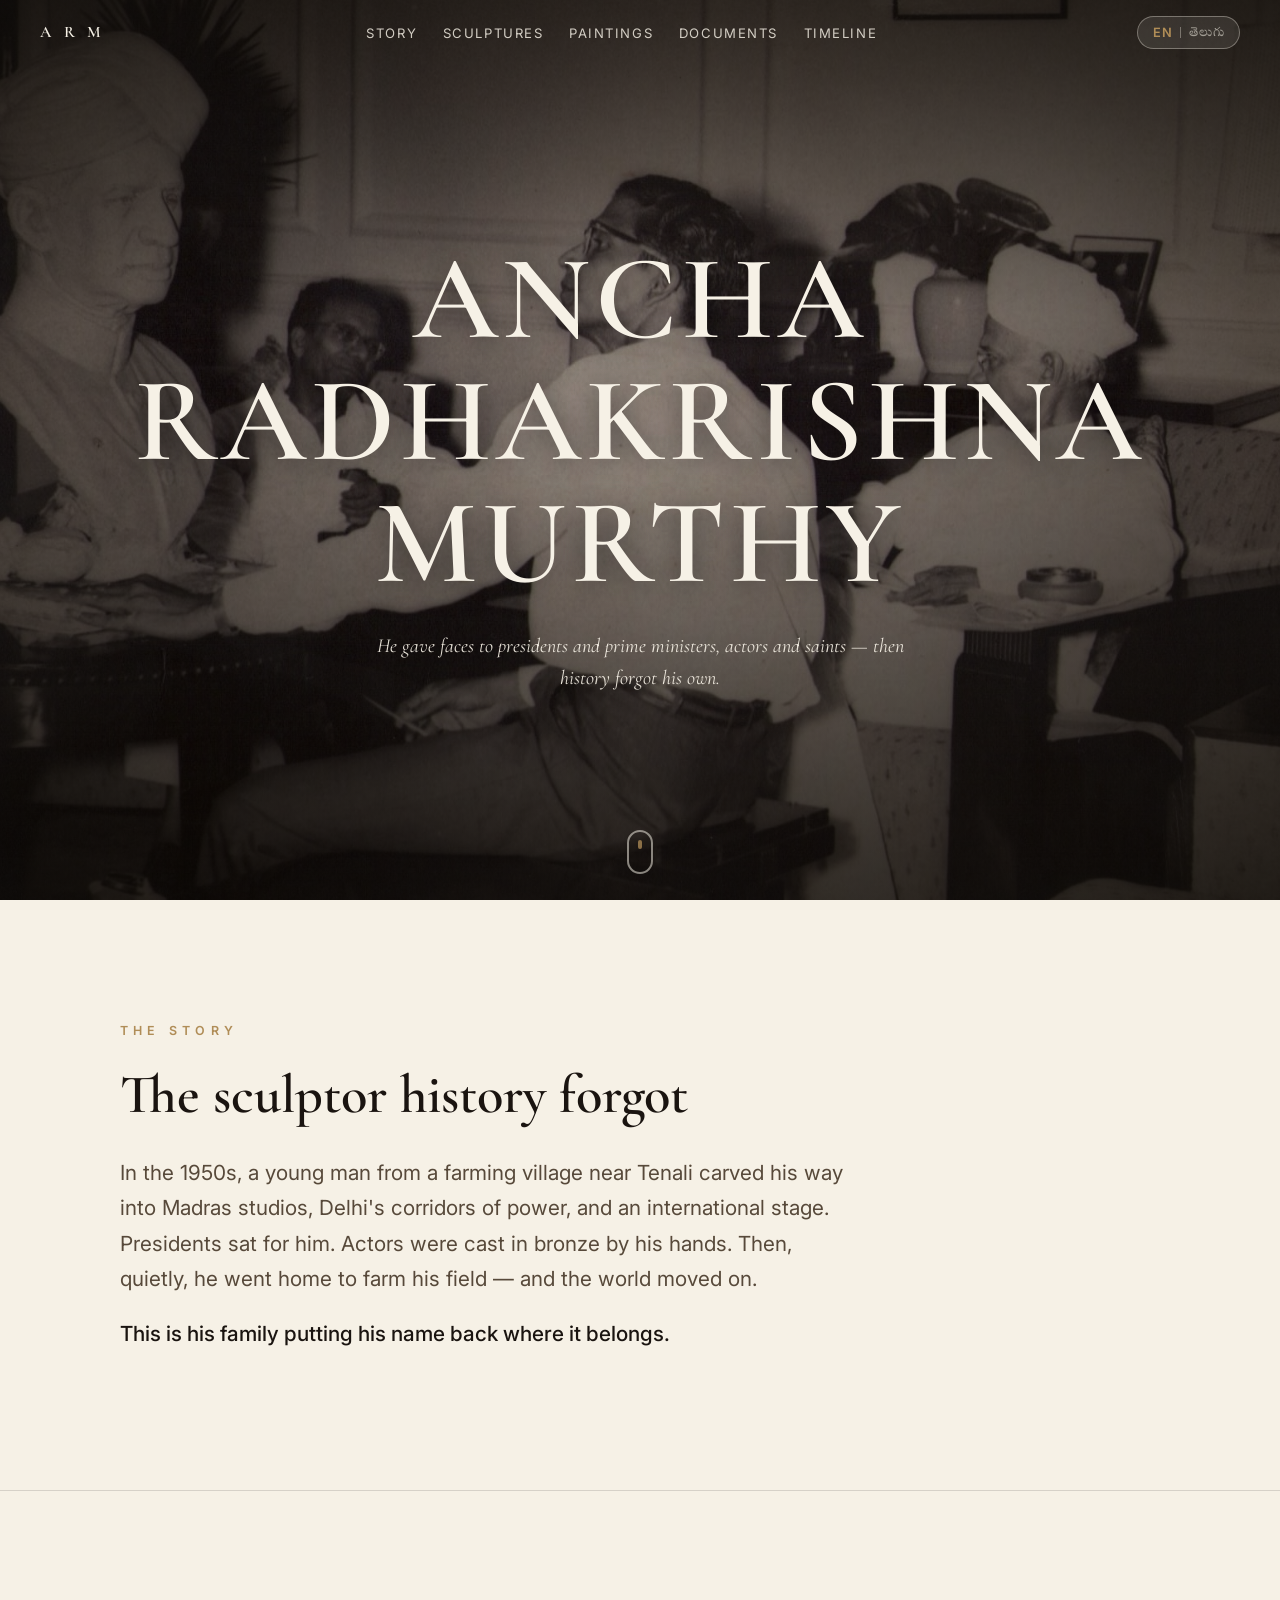
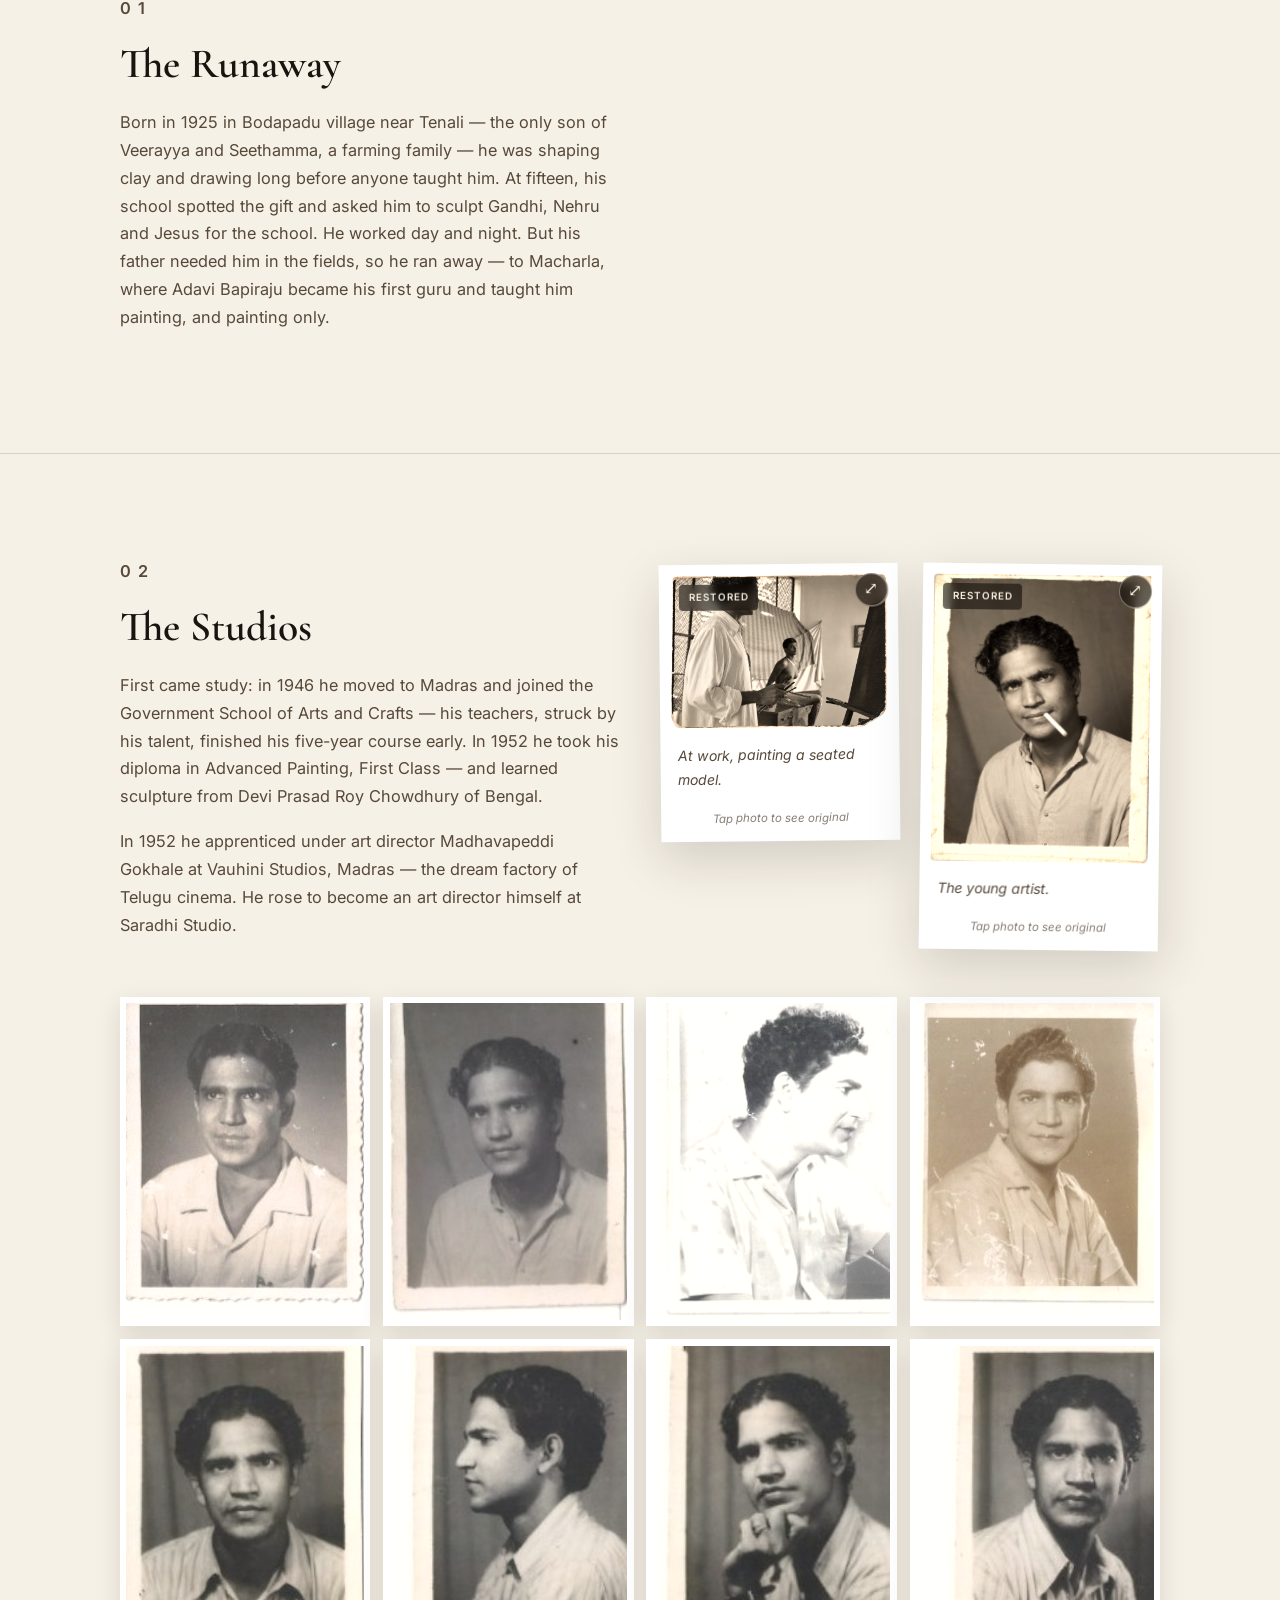
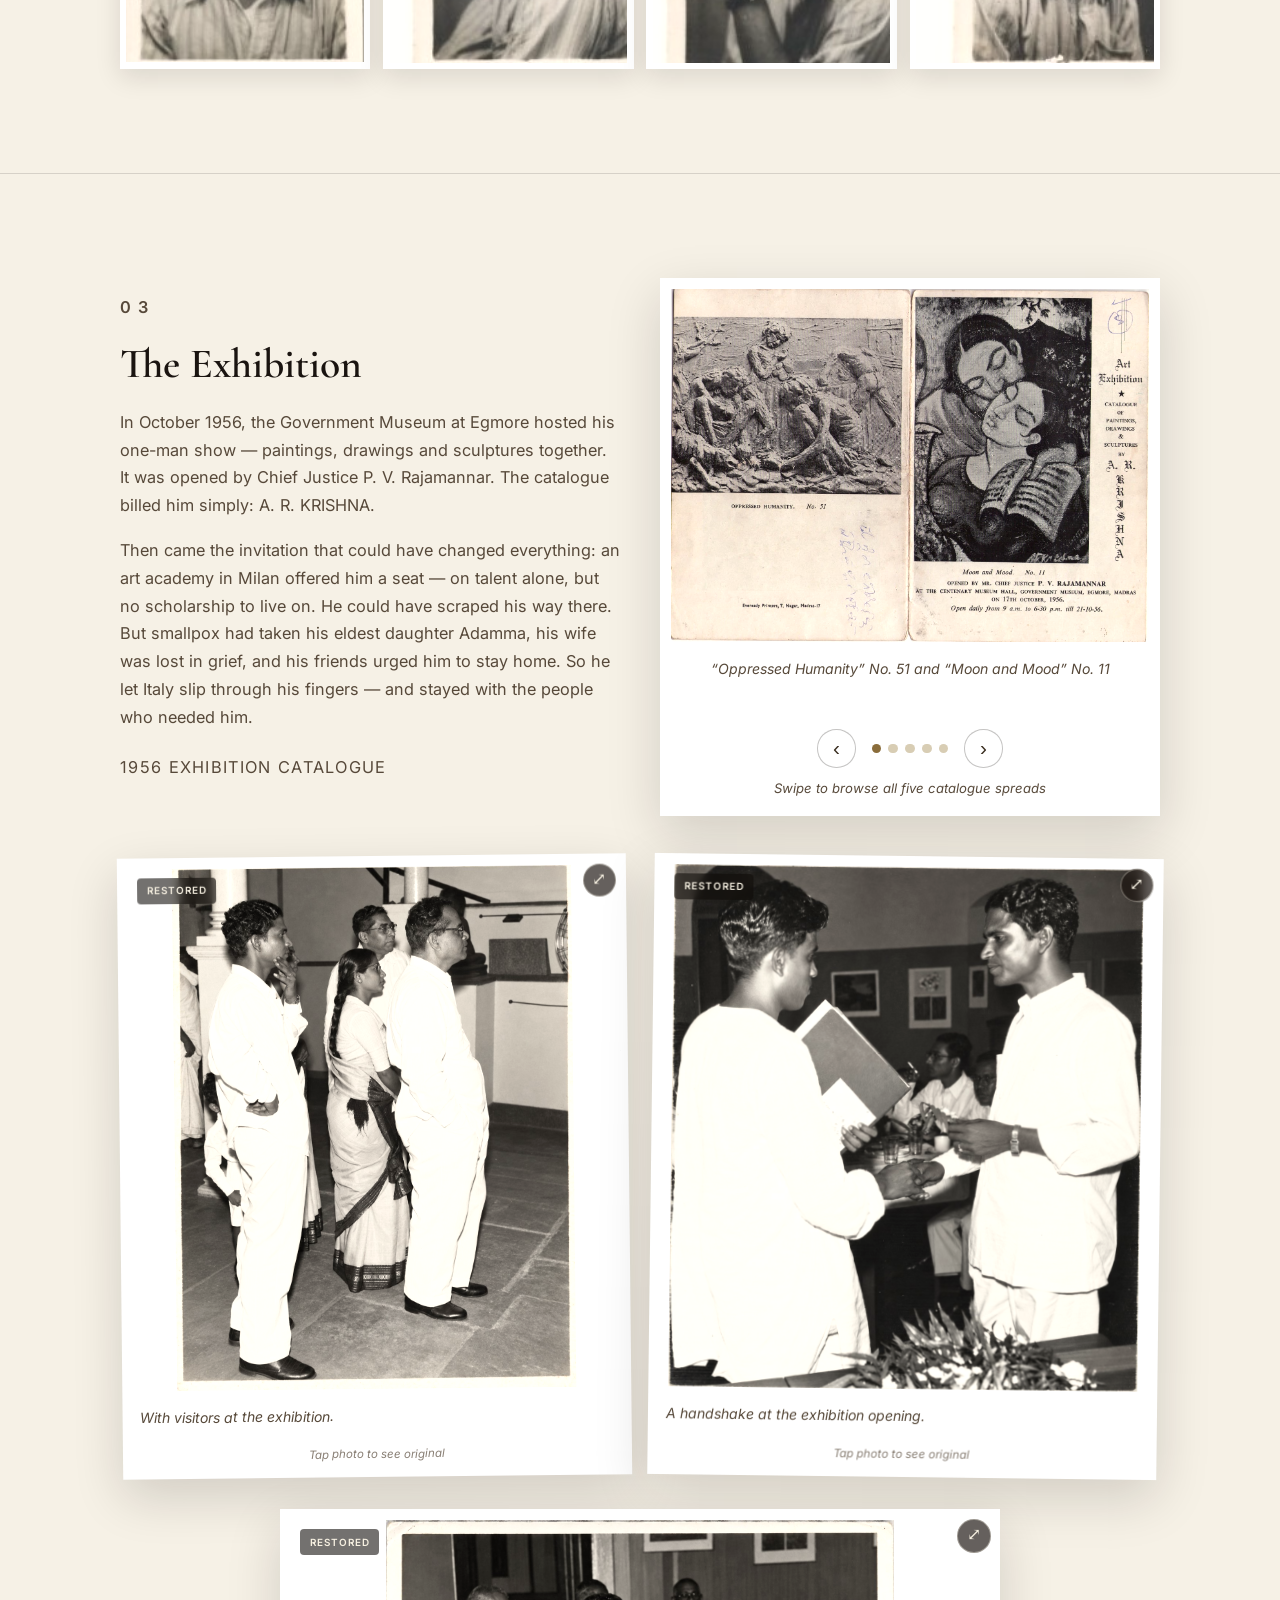
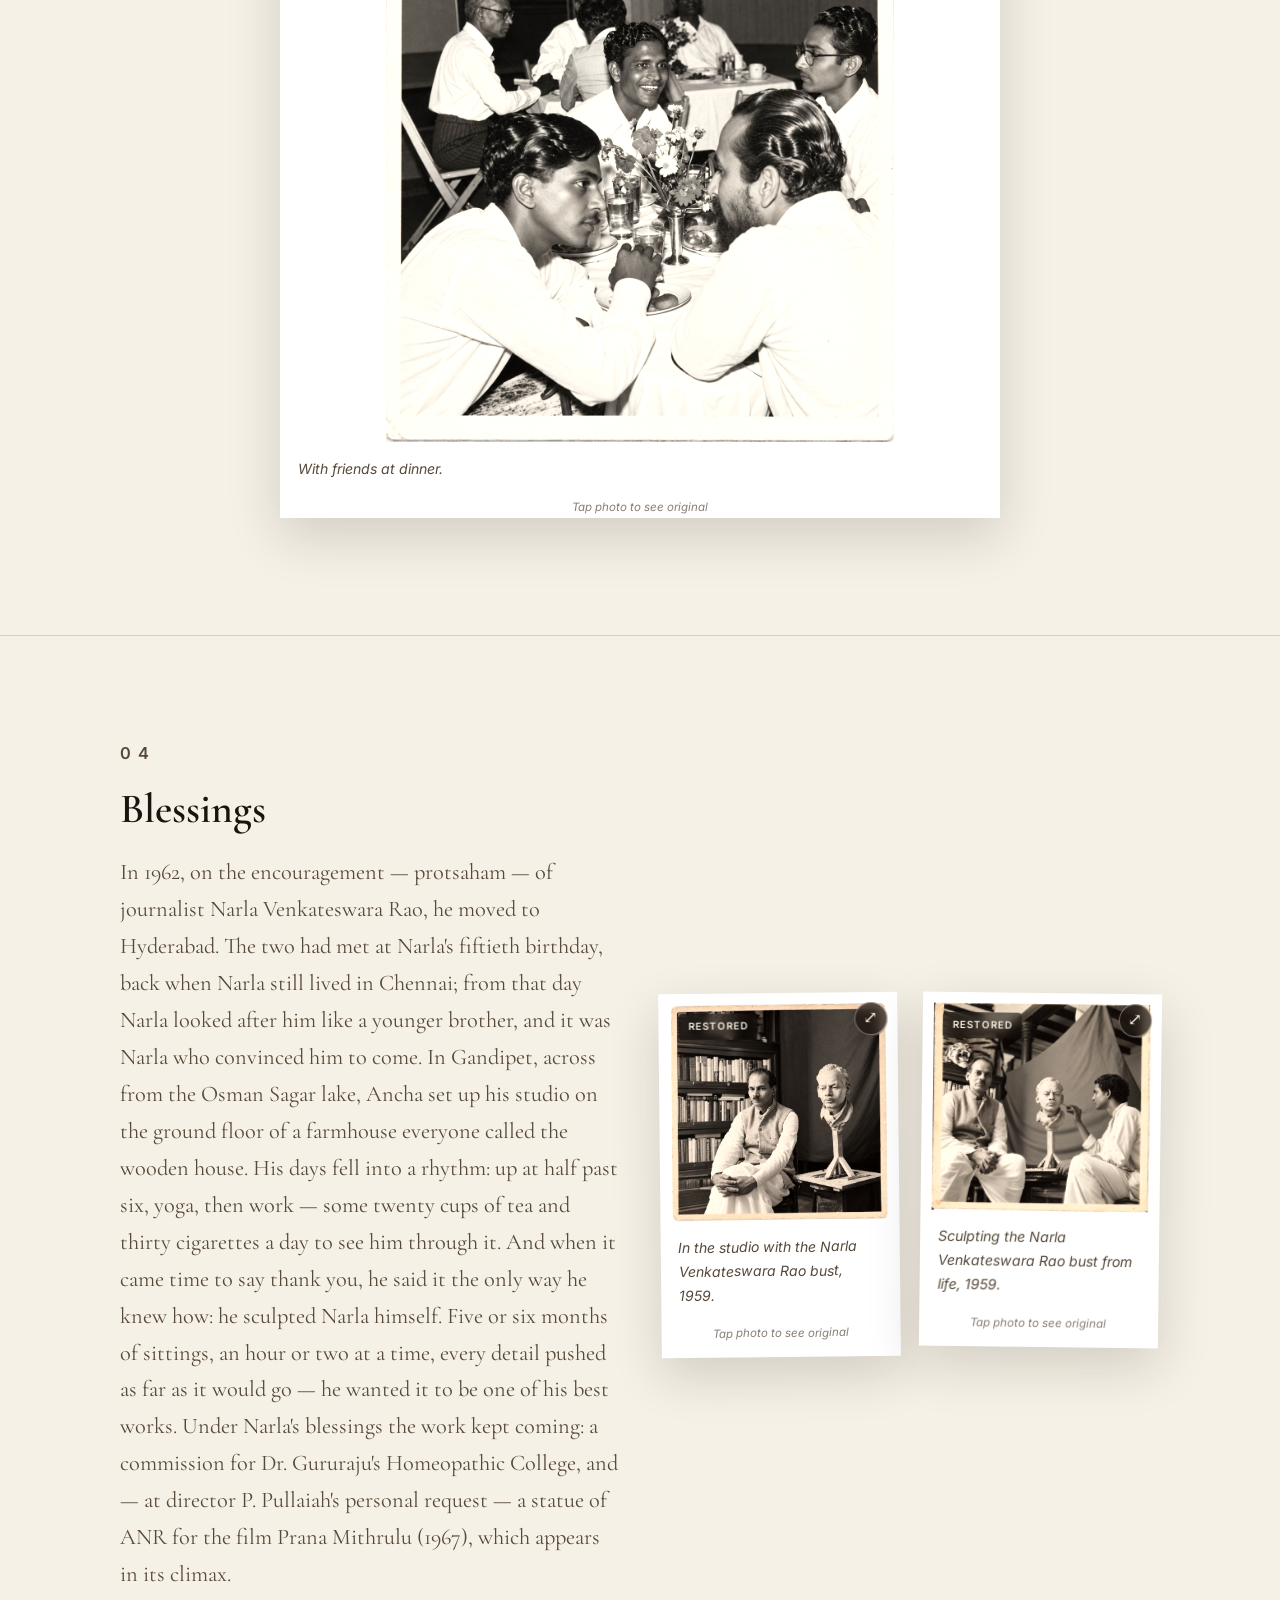
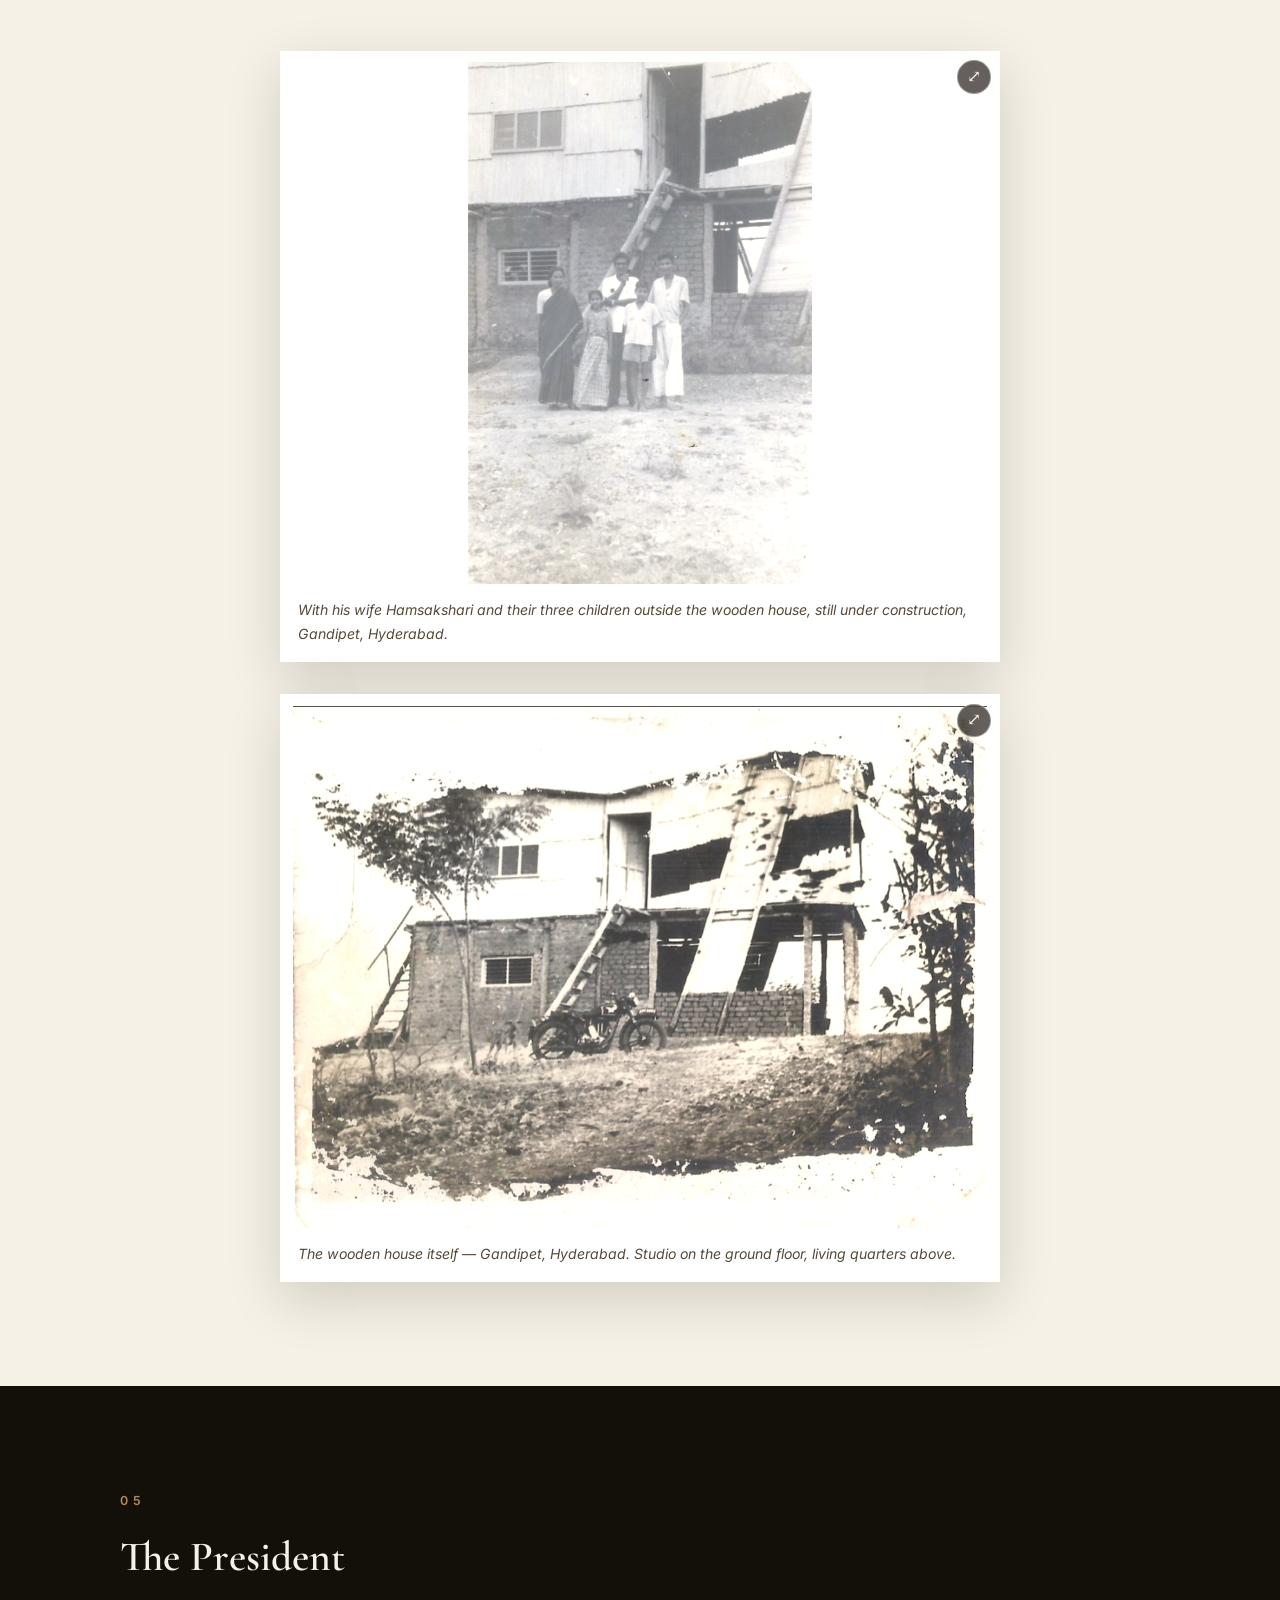
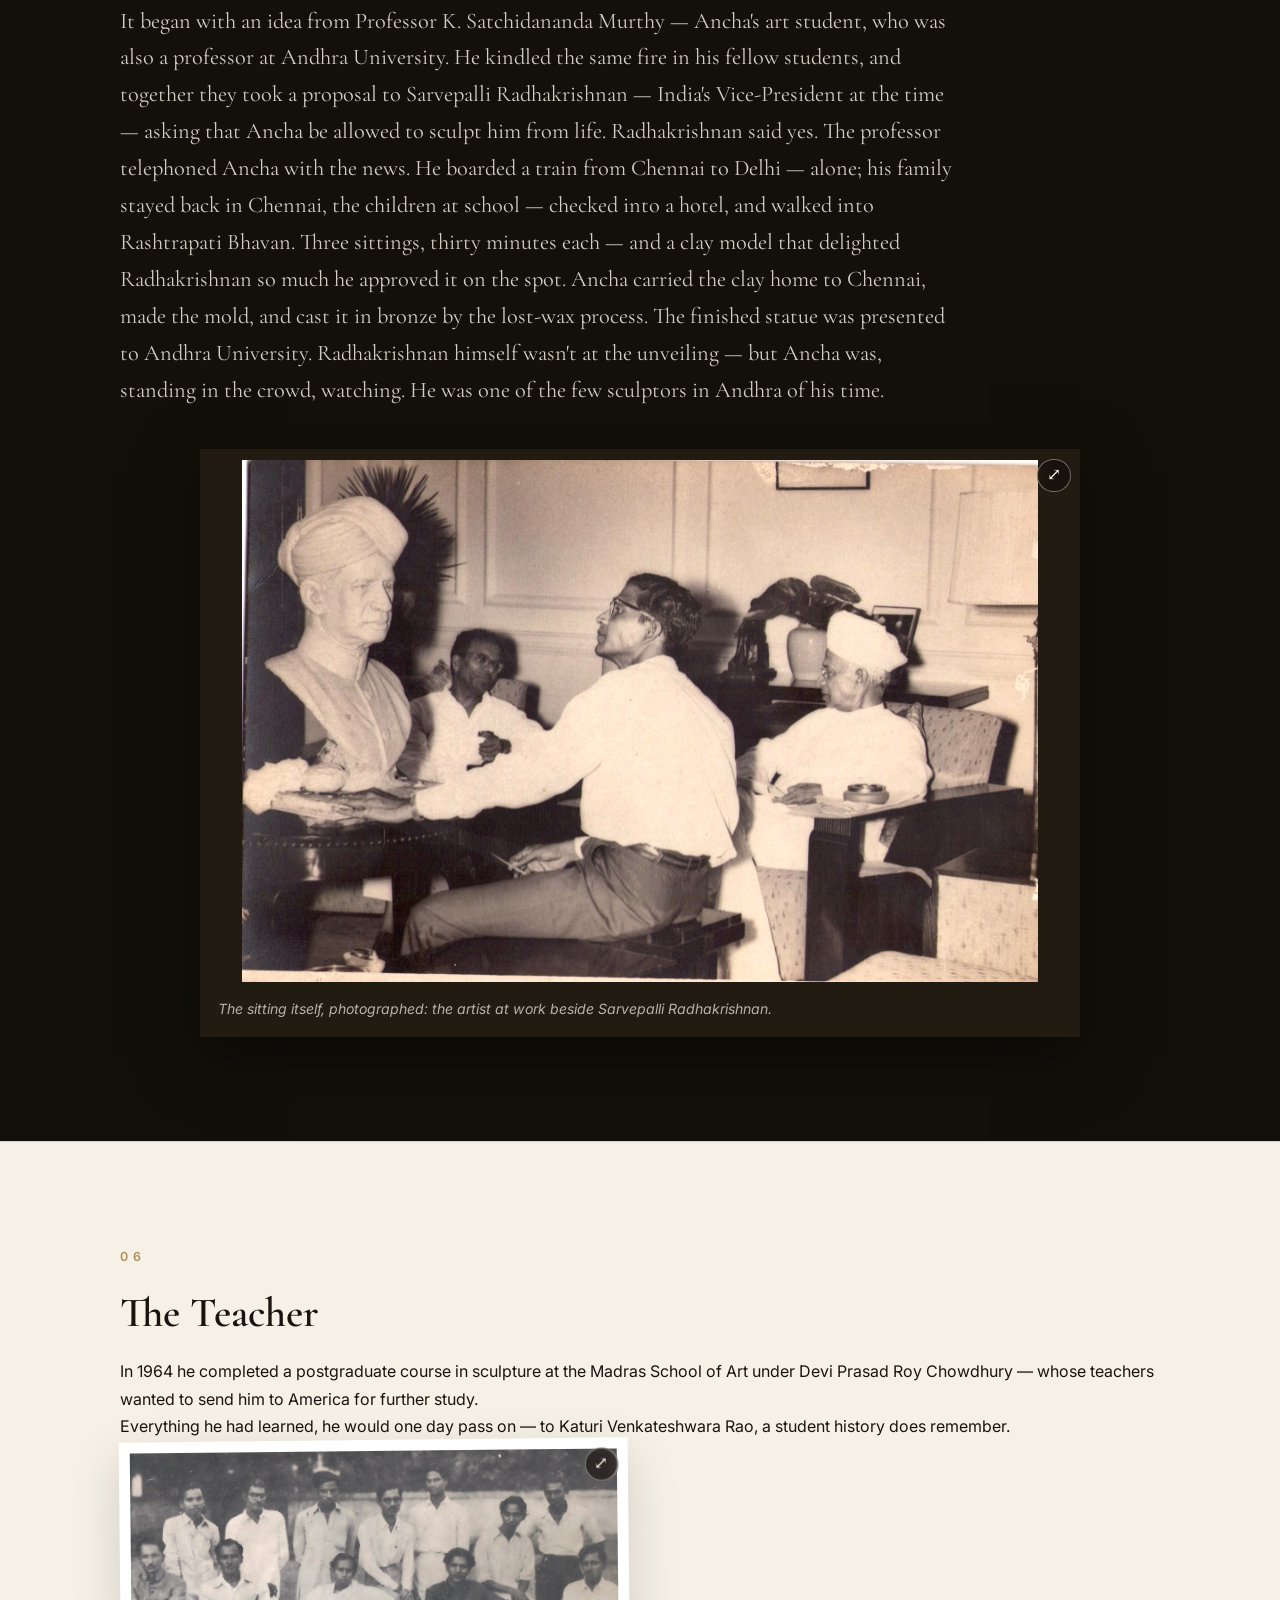
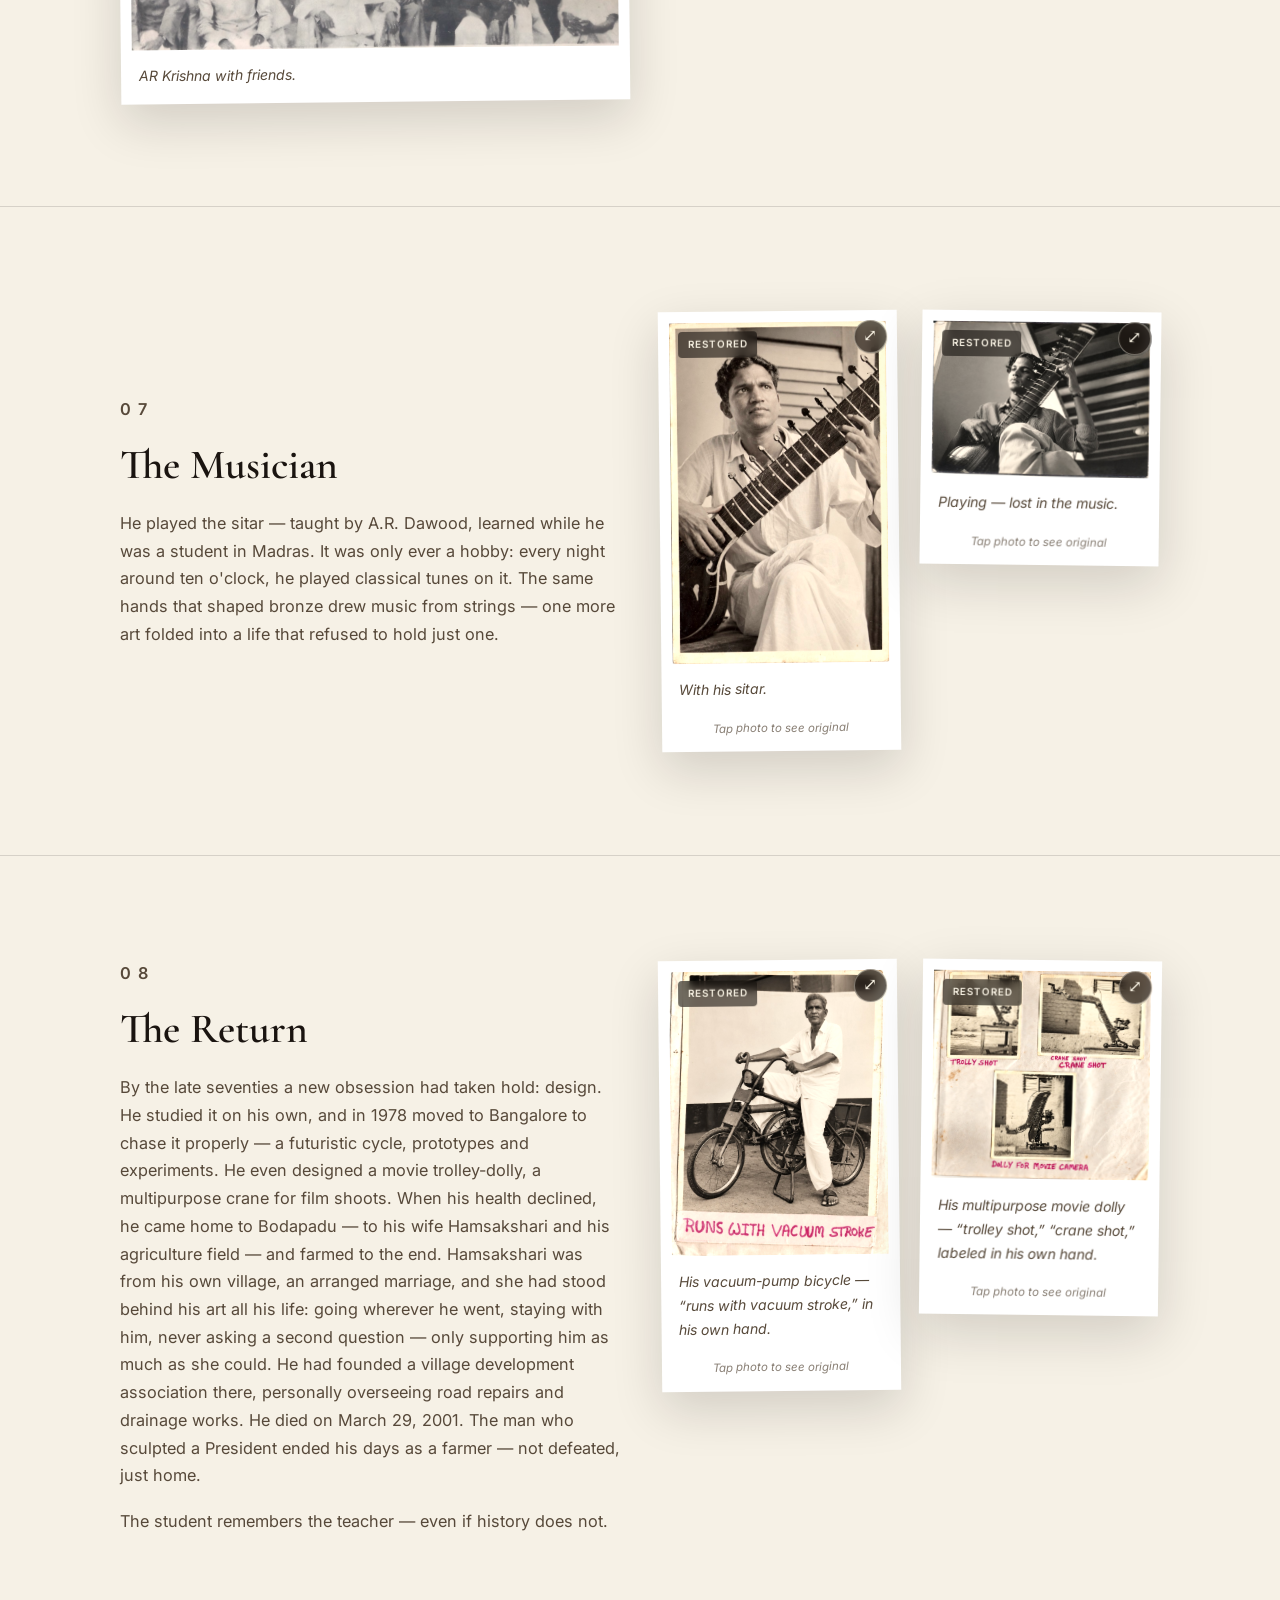
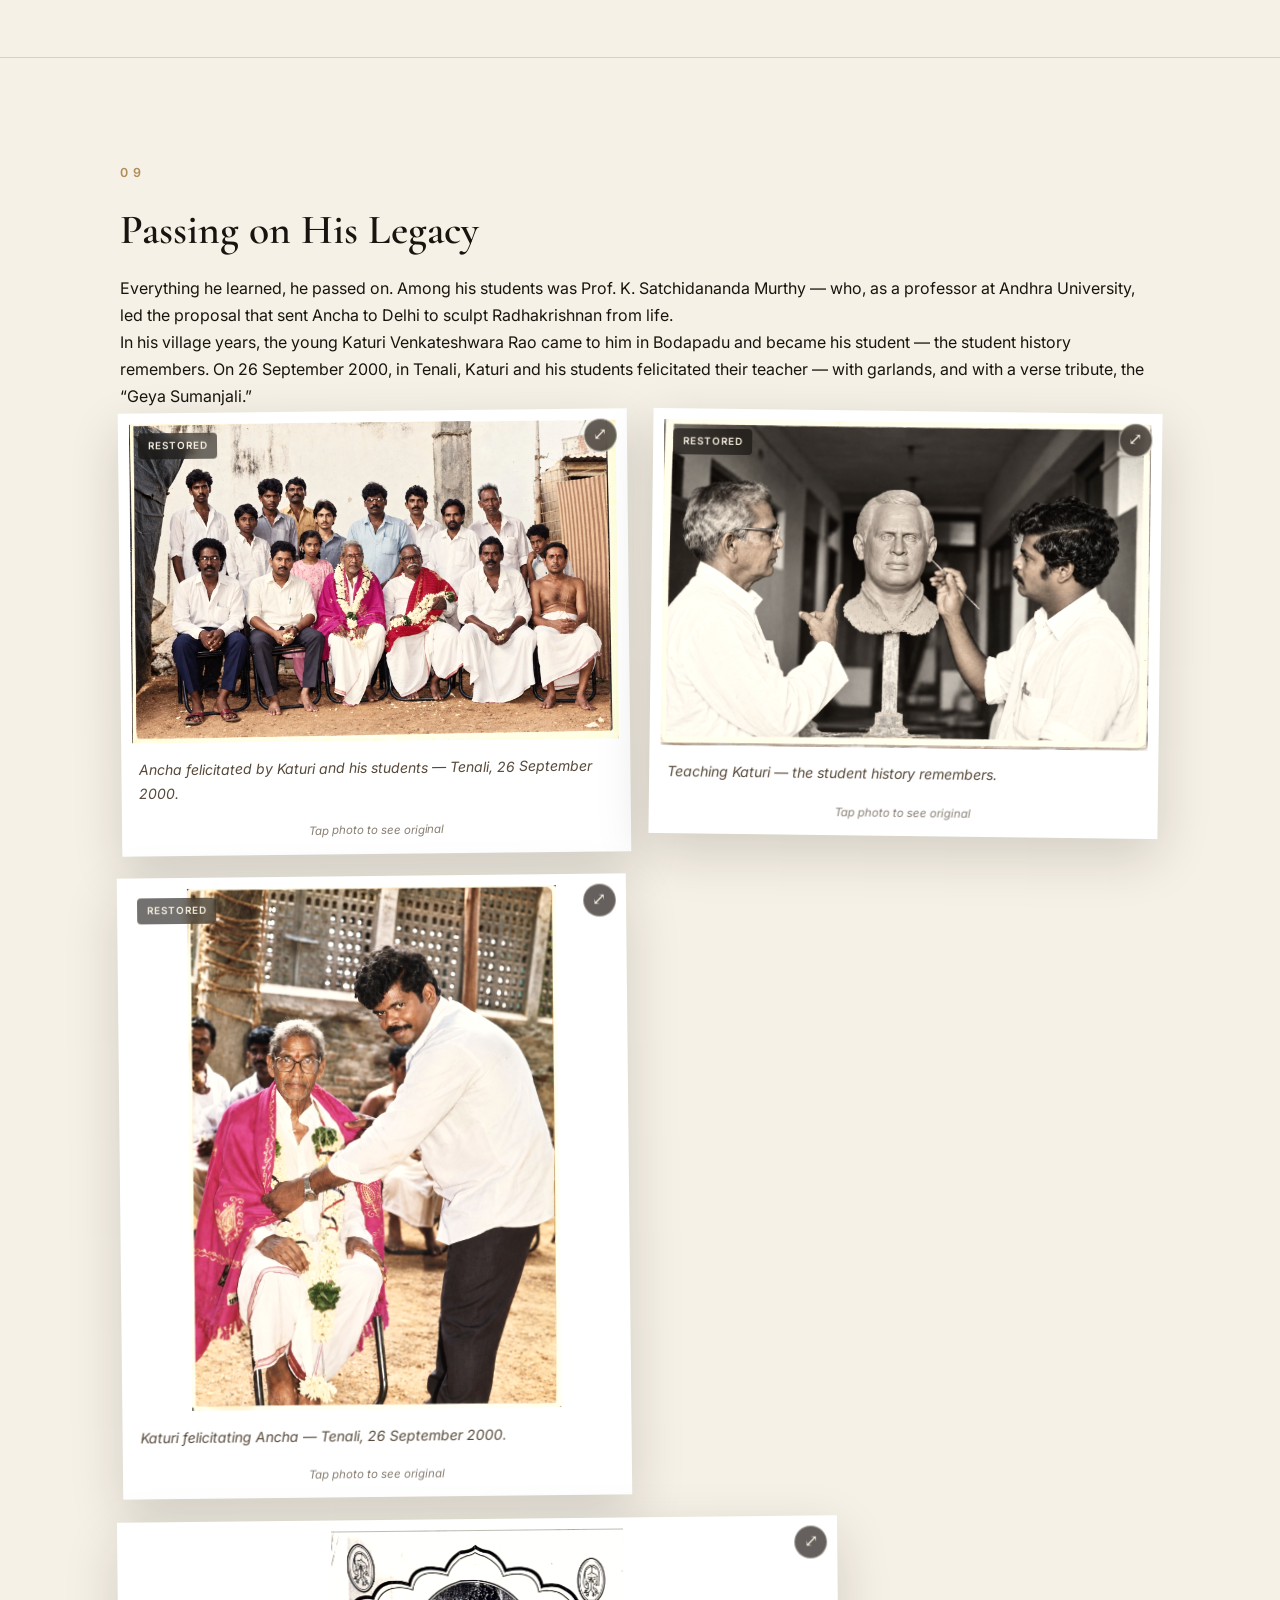
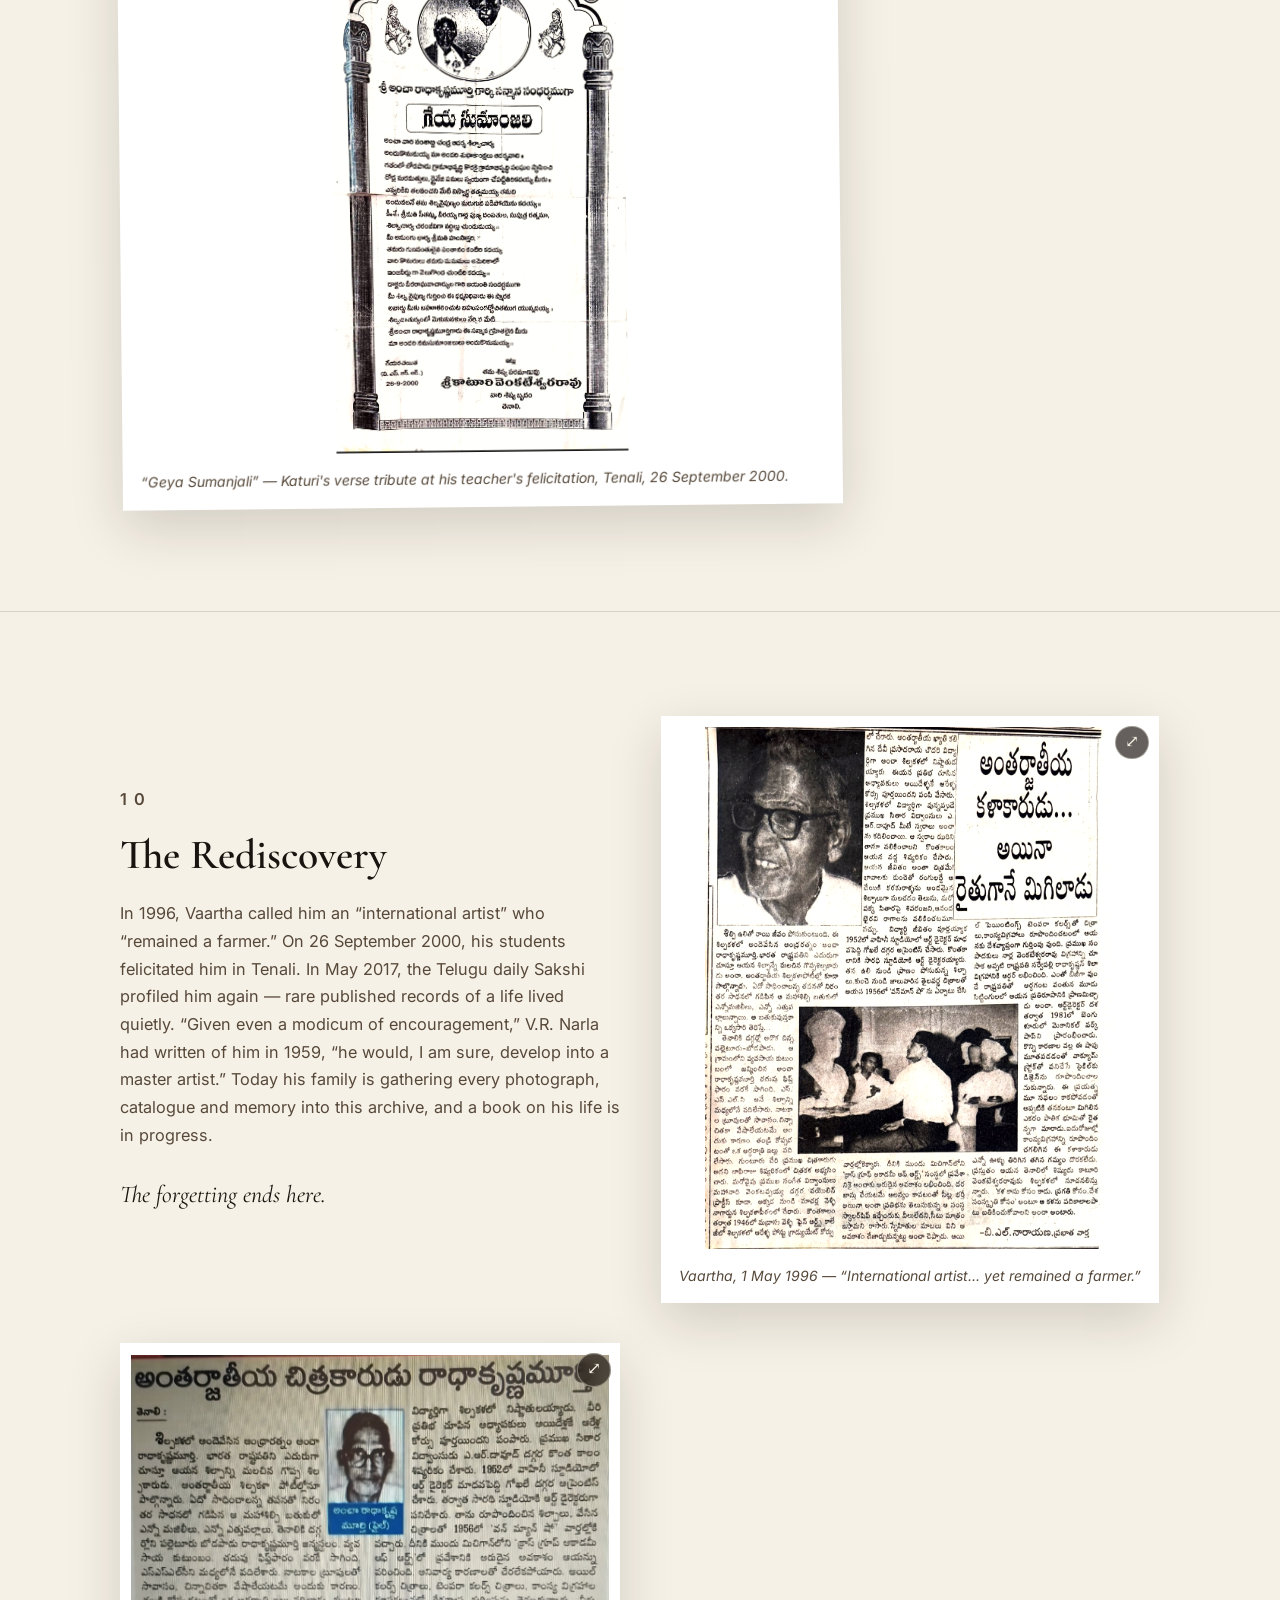
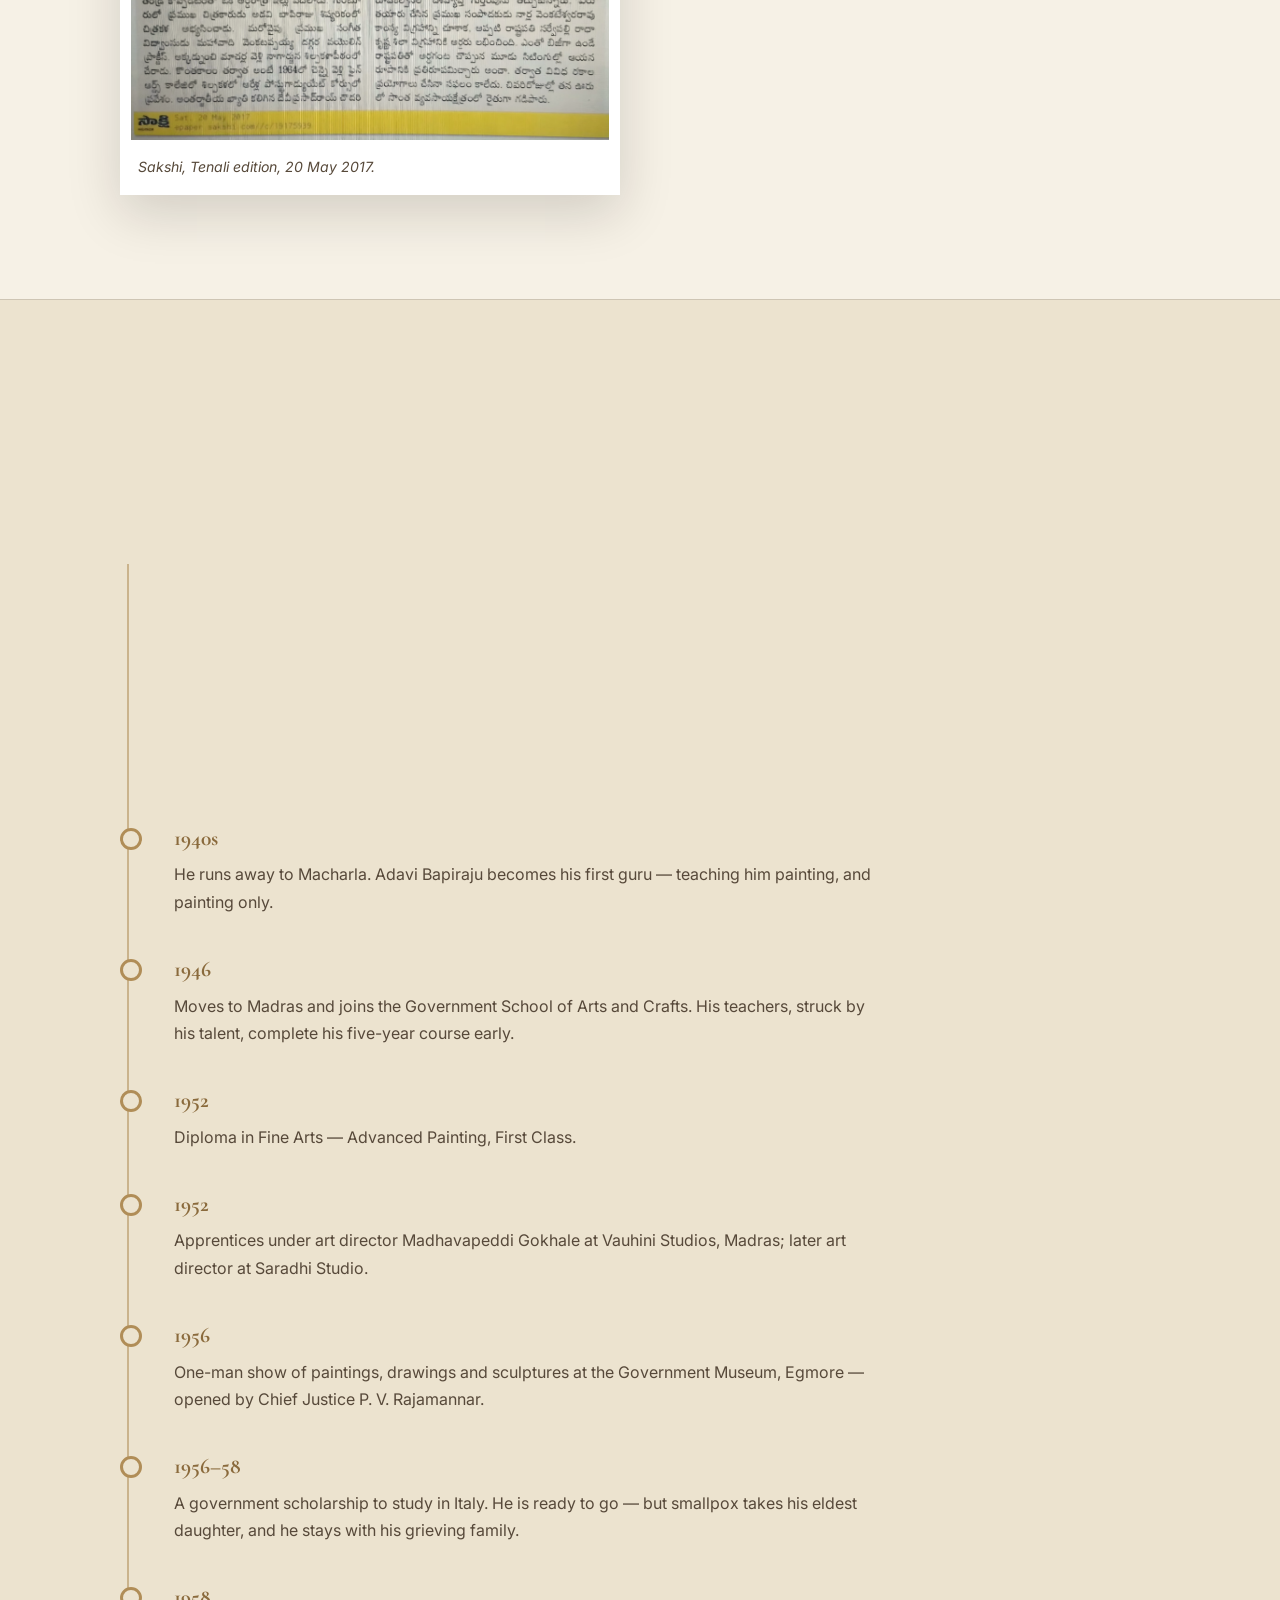
==== index.html @ 043caf04 "Update family photo caption" ====
<!DOCTYPE html>
<html lang="en">
<head>
<meta charset="UTF-8">
<meta name="viewport" content="width=device-width, initial-scale=1.0">
<title>Ancha Radhakrishna Murthy — Sculptor &amp; Painter</title>
<meta name="description" content="Ancha Radhakrishna Murthy, sculptor and painter from Tenali, Andhra Pradesh — the artist who sculpted President Sarvepalli Radhakrishnan from life, and whom history forgot.">
<meta property="og:title" content="Ancha Radhakrishna Murthy — Sculptor &amp; Painter">
<meta property="og:description" content="He gave faces to presidents and prime ministers, actors and saints — then history forgot his own.">
<meta property="og:type" content="website">
<meta property="og:image" content="https://rohit ancha.github.io/AR-Krishna-Murthy/assets/images/portraits/ancha-sculpting-radhakrishnan-1962.jpg">
<link rel="preconnect" href="https://fonts.googleapis.com">
<link rel="preconnect" href="https://fonts.gstatic.com" crossorigin>
<link href="https://fonts.googleapis.com/css2?family=Cormorant+Garamond:ital,wght@0,400;0,500;0,600;0,700;1,400;1,500&family=Inter:wght@400;500;600&family=Noto+Serif+Telugu:wght@400;500;600;700&display=swap" rel="stylesheet">
<link rel="stylesheet" href="css/style.css">
<!-- Google tag (gtag.js) -->
<script async src="https://www.googletagmanager.com/gtag/js?id=G-41CFYXM3RB"></script>
<script>
  window.dataLayer = window.dataLayer || [];
  function gtag(){dataLayer.push(arguments);}
  gtag('js', new Date());
  gtag('config', 'G-41CFYXM3RB');
</script>
</head>
<body>

<div class="preloader" id="preloader" aria-hidden="true">
  <div class="preloader-name">ANCHA RADHAKRISHNA MURTHY</div>
</div>

<header class="site-header" id="siteHeader">
  <a class="brand" href="#top">A&thinsp;R&thinsp;M</a>
  <button class="nav-toggle" aria-label="Menu" aria-expanded="false"><span></span><span></span><span></span></button>
  <nav class="site-nav" aria-label="Sections">
    <a href="#story" data-en="Story" data-te="కథ">Story</a>
    <a href="#sculptures" data-en="Sculptures" data-te="శిల్పాలు">Sculptures</a>
    <a href="#paintings" data-en="Paintings" data-te="చిత్రాలు">Paintings</a>
    <a href="#documents" data-en="Documents" data-te="పత్రాలు">Documents</a>
    <a href="#timeline" data-en="Timeline" data-te="కాలరేఖ">Timeline</a>
  </nav>
  <button class="lang-toggle" id="langToggle" aria-label="Switch language">
    <span class="lang-opt" data-lang="en">EN</span>
    <span class="lang-sep"></span>
    <span class="lang-opt" data-lang="te">తెలుగు</span>
  </button>
</header>

<main id="top">

  <!-- HERO -->
  <section class="hero">
    <div class="hero-bg" role="img" aria-label="Ancha Radhakrishna Murthy sculpting Sarvepalli Radhakrishnan from life"></div>
    <div class="hero-veil"></div>
    <div class="hero-inner">
      <h1 class="hero-name reveal">
        <span data-en="ANCHA" data-te="అంచా">ANCHA</span>
        <span data-en="RADHAKRISHNA MURTHY" data-te="రాధాకృష్ణమూర్తి">RADHAKRISHNA MURTHY</span>
      </h1>
      <p class="hero-tag reveal" data-en="He gave faces to presidents and prime ministers, actors and saints — then history forgot his own." data-te="రాష్ట్రపతులకు, ప్రధానమంత్రులకు, నటులకు, సాధువులకు రూపాలిచ్చాడు — కానీ చరిత్ర అతని పేరునే మర్చిపోయింది.">He gave faces to presidents and prime ministers, actors and saints — then history forgot his own.</p>
    </div>
    <a class="scroll-cue" href="#story" aria-label="Scroll to story"><span></span></a>
  </section>

  <!-- INTRO -->
  <section class="intro" id="story">
    <div class="wrap">
      <p class="kicker reveal" data-en="The story" data-te="కథ">The story</p>
      <h2 class="chapter-title reveal" data-en="The sculptor history forgot" data-te="చరిత్ర మర్చిపోయిన శిల్పి">The sculptor history forgot</h2>
      <div class="intro-body reveal">
        <p data-en="In the 1950s, a young man from a farming village near Tenali carved his way into Madras studios, Delhi's corridors of power, and an international stage. Presidents sat for him. Actors were cast in bronze by his hands. Then, quietly, he went home to farm his field — and the world moved on." data-te="1950లలో తెనాలి దగ్గరి ఒక పల్లెటూరి నుంచి వచ్చిన యువకుడు మద్రాసు స్టూడియోల్లో, ఢిల్లీ అధికార భవనాల్లో, అంతర్జాతీయ వేదికపై తనదైన ముద్ర వేశాడు. రాష్ట్రపతులు అతని ముందు కూర్చున్నారు. నటుల కాంస్య విగ్రహాలు అతని చేతుల్లో రూపుదిద్దుకున్నాయి. ఆ తర్వాత నిశ్శబ్దంగా ఇంటికి వెళ్లి తన పొలం సాగు చేశాడు — ప్రపంచం ముందుకు సాగిపోయింది.">In the 1950s, a young man from a farming village near Tenali carved his way into Madras studios, Delhi's corridors of power, and an international stage. Presidents sat for him. Actors were cast in bronze by his hands. Then, quietly, he went home to farm his field — and the world moved on.</p>
        <p data-en="This is his family putting his name back where it belongs." data-te="అతని పేరుకు తగిన స్థానాన్ని తిరిగి ఇచ్చే ప్రయత్నమే ఇది — అతని కుటుంబం చేస్తున్న ప్రయత్నం.">This is his family putting his name back where it belongs.</p>
      </div>
    </div>
  </section>

  <!-- CHAPTERS -->
  <div class="chapters">

    <section class="chapter">
      <div class="wrap chapter-grid">
        <div class="chapter-text">
          <p class="kicker reveal">01</p>
          <h3 class="reveal" data-en="The Runaway" data-te="పారిపోయిన కుర్రాడు">The Runaway</h3>
          <div class="reveal">
            <p data-en="Born in 1925 in Bodapadu village near Tenali — the only son of Veerayya and Seethamma, a farming family — he was shaping clay and drawing long before anyone taught him. At fifteen, his school spotted the gift and asked him to sculpt Gandhi, Nehru and Jesus for the school. He worked day and night. But his father needed him in the fields, so he ran away — to Macharla, where Adavi Bapiraju became his first guru and taught him painting, and painting only." data-te="1925లో తెనాలి దగ్గర బొడపాడులో పుట్టాడు — వీరయ్య, సీతమ్మల ఏకైక కొడుకు, రైతు కుటుంబం. ఎవరూ నేర్పకముందే మట్టి బొమ్మలు చేసేవాడు, బొమ్మలు గీసేవాడు. పదిహేనేళ్ల వయసులో స్కూలు వాళ్లు అతని ప్రతిభ చూసి గాంధీ, నెహ్రూ, జీసస్ విగ్రహాలు చేయమన్నారు. రేయింబవళ్లూ అదే పని. కానీ నాన్న పొలం పనికి రమ్మన్నాడు — దాంతో ఇల్లు విడిచి మాచర్ల వెళ్లిపోయాడు. అక్కడ అడవి బాపిరాజు మొదటి గురువయ్యాడు; ఆయన దగ్గర చిత్రలేఖనం మాత్రమే నేర్చుకున్నాడు.">Born in 1925 in Bodapadu village near Tenali — the only son of Veerayya and Seethamma, a farming family — he was shaping clay and drawing long before anyone taught him. At fifteen, his school spotted the gift and asked him to sculpt Gandhi, Nehru and Jesus for the school. He worked day and night. But his father needed him in the fields, so he ran away — to Macharla, where Adavi Bapiraju became his first guru and taught him painting, and painting only.</p>
          </div>
        </div>
      </div>
    </section>

    <section class="chapter chapter-media">
      <div class="wrap chapter-grid">
        <div class="chapter-text">
          <p class="kicker reveal">02</p>
          <h3 class="reveal" data-en="The Studios" data-te="స్టూడియో రోజులు">The Studios</h3>
          <div class="reveal">
            <p data-en="First came study: in 1946 he moved to Madras and joined the Government School of Arts and Crafts — his teachers, struck by his talent, finished his five-year course early. In 1952 he took his diploma in Advanced Painting, First Class — and learned sculpture from Devi Prasad Roy Chowdhury of Bengal." data-te="ముందు చదువు: 1946లో మద్రాసు వెళ్లి ప్రభుత్వ ఆర్ట్స్ కళాశాలలో చేరాడు — ప్రతిభ చూసి అధ్యాపకులు అయిదేళ్ల కోర్సును ముందే పూర్తి చేయించారు. 1952లో అడ్వాన్స్‌డ్ పెయింటింగ్‌లో ఫస్ట్ క్లాసుతో డిప్లొమా తీసుకున్నాడు; బెంగాల్‌కు చెందిన దేవీప్రసాద్ రాయ్ చౌదరి దగ్గర శిల్పకళ నేర్చుకున్నాడు.">First came study: in 1946 he moved to Madras and joined the Government School of Arts and Crafts — his teachers, struck by his talent, finished his five-year course early. In 1952 he took his diploma in Advanced Painting, First Class — and learned sculpture from Devi Prasad Roy Chowdhury of Bengal.</p>
            <p data-en="In 1952 he apprenticed under art director Madhavapeddi Gokhale at Vauhini Studios, Madras — the dream factory of Telugu cinema. He rose to become an art director himself at Saradhi Studio." data-te="1952లో మద్రాసు వౌహినీ స్టూడియోలో కళా దర్శకుడు మాధవపెద్ది గోఖలే వద్ద శిష్యుడిగా చేరాడు — తెలుగు సినిమా కలల కార్ఖానాలో. తర్వాత సారథి స్టూడియోలో కళా దర్శకుడిగా ఎదిగాడు.">In 1952 he apprenticed under art director Madhavapeddi Gokhale at Vauhini Studios, Madras — the dream factory of Telugu cinema. He rose to become an art director himself at Saradhi Studio.</p>
          </div>
        </div>
        <div class="figure-pair reveal">
          <figure class="chapter-figure photo-compare"><div class="compare-frame"><img class="compare-hd" src="assets/images/portraits/ancha-painting-a-model-hd.jpg" alt="The artist painting a seated model" loading="lazy"><img class="compare-orig" src="assets/images/portraits/ancha-painting-a-model-original.jpg" alt="" aria-hidden="true" loading="lazy"><span class="restore-tag">Restored</span></div><figcaption data-en="At work, painting a seated model." data-te="పనిలో, కూర్చున్న మోడల్‌ను చిత్రిస్తూ.">At work, painting a seated model.</figcaption><p class="tap-hint">Tap photo to see original</p></figure>
          <figure class="chapter-figure photo-compare"><div class="compare-frame"><img class="compare-hd" src="assets/images/portraits/ancha-young-portrait-hd.jpg" alt="Young portrait of Ancha Radhakrishna Murthy smoking a cigarette" loading="lazy"><img class="compare-orig" src="assets/images/portraits/ancha-young-portrait-original.jpg" alt="" aria-hidden="true" loading="lazy"><span class="restore-tag">Restored</span></div><figcaption data-en="The young artist." data-te="యువ కళాకారుడు.">The young artist.</figcaption><p class="tap-hint">Tap photo to see original</p></figure>
        </div>
      </div>
      <div class="wrap" style="margin-top:2.5rem">
        <div class="portrait-grid reveal">
          <figure class="portrait-cell"><img src="assets/images/portraits/ancha-passport-1.jpg" alt="Young Ancha, studio portrait 1" loading="lazy"></figure>
          <figure class="portrait-cell"><img src="assets/images/portraits/ancha-passport-2.jpg" alt="Young Ancha, studio portrait 2" loading="lazy"></figure>
          <figure class="portrait-cell"><img src="assets/images/portraits/ancha-passport-3.jpg" alt="Young Ancha, studio portrait 3" loading="lazy"></figure>
          <figure class="portrait-cell"><img src="assets/images/portraits/ancha-passport-4.jpg" alt="Young Ancha, studio portrait 4" loading="lazy"></figure>
          <figure class="portrait-cell"><img src="assets/images/portraits/ancha-passport-5.jpg" alt="Young Ancha, studio portrait 5" loading="lazy"></figure>
          <figure class="portrait-cell"><img src="assets/images/portraits/ancha-passport-6.jpg" alt="Young Ancha, studio portrait 6" loading="lazy"></figure>
          <figure class="portrait-cell"><img src="assets/images/portraits/ancha-passport-7.jpg" alt="Young Ancha, studio portrait 7" loading="lazy"></figure>
          <figure class="portrait-cell"><img src="assets/images/portraits/ancha-passport-8.jpg" alt="Young Ancha, studio portrait 8" loading="lazy"></figure>
        </div>
      </div>
    </section>

    <section class="chapter chapter-media">
      <div class="wrap chapter-grid">
        <div class="chapter-text">
          <p class="kicker reveal">03</p>
          <h3 class="reveal" data-en="The Exhibition" data-te="ప్రదర్శన">The Exhibition</h3>
          <div class="reveal">
            <p data-en="In October 1956, the Government Museum at Egmore hosted his one-man show — paintings, drawings and sculptures together. It was opened by Chief Justice P. V. Rajamannar. The catalogue billed him simply: A. R. KRISHNA." data-te="1956 అక్టోబరులో ఎగ్మూరు ప్రభుత్వ మ్యూజియంలో అతని వన్-మ్యాన్ షో జరిగింది — చిత్రాలు, డ్రాయింగులు, శిల్పాలు అన్నీ కలిపి. ప్రధాన న్యాయమూర్తి పి. వి. రాజమన్నారు ప్రారంభించారు. కేటలాగ్‌లో అతని పేరు సింపుల్‌గా ఉంది: ఎ. ఆర్. కృష్ణ.">In October 1956, the Government Museum at Egmore hosted his one-man show — paintings, drawings and sculptures together. It was opened by Chief Justice P. V. Rajamannar. The catalogue billed him simply: A. R. KRISHNA.</p>
            <p data-en="Then came the invitation that could have changed everything: an art academy in Milan offered him a seat — on talent alone, but no scholarship to live on. He could have scraped his way there. But smallpox had taken his eldest daughter Adamma, his wife was lost in grief, and his friends urged him to stay home. So he let Italy slip through his fingers — and stayed with the people who needed him." data-te="అప్పుడు జీవితాన్ని మార్చే ఆహ్వానం వచ్చింది: మిలాన్‌లోని ఒక కళా అకాడమీ అతనికి సీటు ఇచ్చింది — ప్రతిభ చూసి, కానీ జీవనానికి స్కాలర్‌షిప్ లేకుండా. ఎలాగోలా వెళ్లగలిగేవాడు. కానీ మశూచి అతని పెద్ద కూతురు అడమ్మను తీసుకెళ్లింది, భార్య దుఃఖంలో మునిగిపోయింది, స్నేహితులు ఇంట్లోనే ఉండమని చెప్పారు. అందుకే ఇటలీని చేజార్చుకున్నాడు — తనని అవసరమైన వాళ్లతోనే ఉండిపోయాడు.">Then came the invitation that could have changed everything: an art academy in Milan offered him a seat — on talent alone, but no scholarship to live on. He could have scraped his way there. But smallpox had taken his eldest daughter Adamma, his wife was lost in grief, and his friends urged him to stay home. So he let Italy slip through his fingers — and stayed with the people who needed him.</p>
          </div>
          <p class="source reveal" data-en="1956 exhibition catalogue" data-te="1956 ప్రదర్శన కేటలాగ్">1956 exhibition catalogue</p>
        </div>
        <div class="catalogue-carousel reveal">
          <div class="carousel-track">
            <figure class="carousel-slide">
              <img src="assets/images/documents/exhibition-catalogue-1956-spread-1.jpg" alt="1956 catalogue pages" loading="lazy">
              <figcaption>“Oppressed Humanity” No. 51 and “Moon and Mood” No. 11</figcaption>
            </figure>
            <figure class="carousel-slide">
              <img src="assets/images/documents/exhibition-catalogue-1956-spread-2.jpg" alt="1956 catalogue pages" loading="lazy">
              <figcaption>“Soaring Rocks and Still Waters” No. 31 and “Gudipati Venkatachalam” No. 21</figcaption>
            </figure>
            <figure class="carousel-slide">
              <img src="assets/images/documents/exhibition-catalogue-1956-spread-3.jpg" alt="1956 catalogue pages" loading="lazy">
              <figcaption>“Self Portrait” No. 22 and “Man and Machine” No. 7</figcaption>
            </figure>
            <figure class="carousel-slide">
              <img src="assets/images/documents/exhibition-catalogue-1956-spread-4.jpg" alt="1956 catalogue pages" loading="lazy">
              <figcaption>“Sree V. R. Narla” sculpture No. 49 and About the Artist</figcaption>
            </figure>
            <figure class="carousel-slide">
              <img src="assets/images/documents/exhibition-catalogue-1956-spread-5.jpg" alt="1956 catalogue pages" loading="lazy">
              <figcaption>“Naked Truth” No. 70 and “Blooming Beauty” No. 52</figcaption>
            </figure>
          </div>
          <div class="carousel-nav">
            <button class="carousel-prev" aria-label="Previous spread">‹</button>
            <div class="carousel-dots"></div>
            <button class="carousel-next" aria-label="Next spread">›</button>
          </div>
          <p class="swipe-hint">Swipe to browse all five catalogue spreads</p>
        </div>
      </div>
      <div class="wrap" style="margin-top:2.5rem">
        <div class="figure-pair reveal">
          <figure class="chapter-figure photo-compare"><div class="compare-frame"><img class="compare-hd" src="assets/images/portraits/ancha-with-group-gallery-hd.jpg" alt="Ancha with visitors at the exhibition" loading="lazy"><img class="compare-orig" src="assets/images/portraits/ancha-with-group-gallery-original.jpg" alt="" aria-hidden="true" loading="lazy"><span class="restore-tag">Restored</span></div><figcaption data-en="With visitors at the exhibition." data-te="ప్రదర్శనలో సందర్శకులతో.">With visitors at the exhibition.</figcaption><p class="tap-hint">Tap photo to see original</p></figure>
          <figure class="chapter-figure photo-compare"><div class="compare-frame"><img class="compare-hd" src="assets/images/portraits/ancha-handshake-exhibition-hd.jpg" alt="Ancha shaking hands at the exhibition" loading="lazy"><img class="compare-orig" src="assets/images/portraits/ancha-handshake-exhibition-original.jpg" alt="" aria-hidden="true" loading="lazy"><span class="restore-tag">Restored</span></div><figcaption data-en="A handshake at the exhibition opening." data-te="ప్రదర్శన ప్రారంభంలో కరచాలనం.">A handshake at the exhibition opening.</figcaption><p class="tap-hint">Tap photo to see original</p></figure>
        </div>
        <figure class="chapter-figure reveal photo-compare" style="margin-top:2rem"><div class="compare-frame"><img class="compare-hd" src="assets/images/portraits/ancha-with-friends-dinner-hd.jpg" alt="Ancha with friends at dinner" loading="lazy"><img class="compare-orig" src="assets/images/portraits/ancha-with-friends-dinner-original.jpg" alt="" aria-hidden="true" loading="lazy"><span class="restore-tag">Restored</span></div><figcaption data-en="With friends at dinner." data-te="స్నేహితులతో విందులో.">With friends at dinner.</figcaption><p class="tap-hint">Tap photo to see original</p></figure>
      </div>
    </section>

    <section class="chapter chapter-media">
      <div class="wrap chapter-grid">
        <div class="chapter-text">
          <p class="kicker reveal">04</p>
          <h3 class="reveal" data-en="Blessings" data-te="ప్రోత్సాహం">Blessings</h3>
          <div class="reveal chapter-lede">
            <p data-en="In 1962, on the encouragement — protsaham — of journalist Narla Venkateswara Rao, he moved to Hyderabad. The two had met at Narla's fiftieth birthday, back when Narla still lived in Chennai; from that day Narla looked after him like a younger brother, and it was Narla who convinced him to come. In Gandipet, across from the Osman Sagar lake, Ancha set up his studio on the ground floor of a farmhouse everyone called the wooden house. His days fell into a rhythm: up at half past six, yoga, then work — some twenty cups of tea and thirty cigarettes a day to see him through it. And when it came time to say thank you, he said it the only way he knew how: he sculpted Narla himself. Five or six months of sittings, an hour or two at a time, every detail pushed as far as it would go — he wanted it to be one of his best works. Under Narla's blessings the work kept coming: a commission for Dr. Gururaju's Homeopathic College, and — at director P. Pullaiah's personal request — a statue of ANR for the film Prana Mithrulu (1967), which appears in its climax." data-te="1962లో పాత్రికేయుడు నార్ల వెంకటేశ్వరరావు ప్రోత్సాహంతో హైదరాబాద్ వెళ్లాడు. నార్ల యాభైవ పుట్టినరోజున వారు కలిశారు — అప్పుడు నార్ల చెన్నైలో ఉండేవారు; ఆ రోజు నుంచి తమ్ముడిలా చూసుకున్నారు, హైదరాబాద్ రమ్మని ఒప్పించింది ఆయనే. గండిపేటలో ఉస్మాన్ సాగర్ ఎదురుగా అందరూ 'చెక్క ఇల్లు' అని పిలిచే ఫామ్‌హౌస్ కింది అంతస్తులో స్టూడియో పెట్టుకున్నాడు. రోజులు ఒక క్రమంలో సాగాయి: ఉదయం ఆరున్నరకు లేచి యోగా, తర్వాత పని — రోజుకు ఇరవై కప్పుల టీ, ముప్పై సిగరెట్లు. కృతజ్ఞత చెప్పాలనుకున్నప్పుడు తనకు తెలిసిన ఏకైక భాషలో చెప్పాడు — నార్ల విగ్రహమే చెక్కాడు. ఐదారు నెలలు, రోజుకు గంటా రెండు గంటల కూర్చోబెట్టింపులు, ప్రతి వివరాన్నీ శక్తిమేరకు — అది తన మేటి రచనల్లో ఒకటి కావాలనుకున్నాడు. నార్ల ఆశీస్సులతో పని వస్తూనే ఉంది: డా. గురురాజు హోమియో కళాశాల కోసం, దర్శకుడు పి. పుల్లయ్య కోరికపై ప్రాణమిత్రులు (1967) సినిమా కోసం ఎ.ఎన్.ఆర్ విగ్రహం — అది క్లైమాక్స్‌లో కనిపిస్తుంది.">In 1962, on the encouragement — protsaham — of journalist Narla Venkateswara Rao, he moved to Hyderabad. The two had met at Narla's fiftieth birthday, back when Narla still lived in Chennai; from that day Narla looked after him like a younger brother, and it was Narla who convinced him to come. In Gandipet, across from the Osman Sagar lake, Ancha set up his studio on the ground floor of a farmhouse everyone called the wooden house. His days fell into a rhythm: up at half past six, yoga, then work — some twenty cups of tea and thirty cigarettes a day to see him through it. And when it came time to say thank you, he said it the only way he knew how: he sculpted Narla himself. Five or six months of sittings, an hour or two at a time, every detail pushed as far as it would go — he wanted it to be one of his best works. Under Narla's blessings the work kept coming: a commission for Dr. Gururaju's Homeopathic College, and — at director P. Pullaiah's personal request — a statue of ANR for the film Prana Mithrulu (1967), which appears in its climax.</p>
          </div>
        </div>
        <div class="figure-pair reveal">
          <figure class="chapter-figure photo-compare"><div class="compare-frame"><img class="compare-hd" src="assets/images/portraits/ancha-with-narla-bust-in-studio-1959-hd.jpg" alt="The artist in his studio beside a clay bust" loading="lazy"><img class="compare-orig" src="assets/images/portraits/ancha-with-narla-bust-in-studio-1959-original.jpg" alt="" aria-hidden="true" loading="lazy"><span class="restore-tag">Restored</span></div><figcaption data-en="In the studio with the Narla Venkateswara Rao bust, 1959." data-te="1959లో నార్ల వెంకటేశ్వరరావు విగ్రహంతో స్టూడియోలో.">In the studio with the Narla Venkateswara Rao bust, 1959.</figcaption><p class="tap-hint">Tap photo to see original</p></figure>
          <figure class="chapter-figure photo-compare"><div class="compare-frame"><img class="compare-hd" src="assets/images/portraits/ancha-sculpting-narla-bust-1959-hd.jpg" alt="The artist sculpting the clay bust of Narla Venkateswara Rao from life" loading="lazy"><img class="compare-orig" src="assets/images/portraits/ancha-sculpting-narla-bust-1959-original.jpg" alt="" aria-hidden="true" loading="lazy"><span class="restore-tag">Restored</span></div><figcaption data-en="Sculpting the Narla Venkateswara Rao bust from life, 1959." data-te="నార్ల వెంకటేశ్వరరావు విగ్రహం మలుస్తూ, 1959.">Sculpting the Narla Venkateswara Rao bust from life, 1959.</figcaption><p class="tap-hint">Tap photo to see original</p></figure>
        </div>
      </div>
      <div class="wrap" style="margin-top:2.5rem">
        <figure class="chapter-figure reveal"><img src="assets/images/portraits/ancha-family-hyderabad-wooden-house.jpg" alt="Ancha with his wife Hamsakshari and their three children outside the wooden house, still under construction, Gandipet, Hyderabad" loading="lazy"><figcaption data-en="With his wife Hamsakshari and their three children outside the wooden house, still under construction, Gandipet, Hyderabad." data-te="భార్య హంసాక్షరి మరియు ముగ్గురు పిల్లలతో — గండిపేట చెక్క ఇంటి ముందు, హైదరాబాద్.">With his wife Hamsakshari and their three children outside the wooden house, still under construction, Gandipet, Hyderabad.</figcaption></figure>
        <figure class="chapter-figure reveal" style="margin-top:2rem"><img src="assets/images/portraits/wooden-house-gandipet-hyderabad.jpg" alt="The wooden house at Gandipet, Hyderabad — brick ground floor with studio, wooden upper floor" loading="lazy"><figcaption data-en="The wooden house itself — Gandipet, Hyderabad. Studio on the ground floor, living quarters above." data-te="చెక్క ఇల్లు — గండిపేట, హైదరాబాద్. కింది అంతస్తులో స్టూడియో, పైన నివాసం.">The wooden house itself — Gandipet, Hyderabad. Studio on the ground floor, living quarters above.</figcaption></figure>
      </div>
    </section>

    <section class="chapter chapter-dark">
      <div class="wrap">
        <p class="kicker reveal">05</p>
        <h3 class="reveal" data-en="The President" data-te="రాష్ట్రపతి">The President</h3>
        <div class="reveal chapter-lede">
          <p data-en="It began with an idea from Professor K. Satchidananda Murthy — Ancha's art student, who was also a professor at Andhra University. He kindled the same fire in his fellow students, and together they took a proposal to Sarvepalli Radhakrishnan — India's Vice-President at the time — asking that Ancha be allowed to sculpt him from life. Radhakrishnan said yes. The professor telephoned Ancha with the news. He boarded a train from Chennai to Delhi — alone; his family stayed back in Chennai, the children at school — checked into a hotel, and walked into Rashtrapati Bhavan. Three sittings, thirty minutes each — and a clay model that delighted Radhakrishnan so much he approved it on the spot. Ancha carried the clay home to Chennai, made the mold, and cast it in bronze by the lost-wax process. The finished statue was presented to Andhra University. Radhakrishnan himself wasn't at the unveiling — but Ancha was, standing in the crowd, watching. He was one of the few sculptors in Andhra of his time." data-te="ఆలోచన ప్రొఫెసర్ కె. సచ్చిదానంద మూర్తిది — ఒకప్పుడు అంచా దగ్గర కళ నేర్చుకున్న శిష్యుడు, అప్పటికి ఆంధ్ర యూనివర్సిటీలో ప్రొఫెసర్. తోటి శిష్యుల్లో అదే ఉత్సాహం రగిలించి అందరూ కలిసి అప్పటి ఉపరాష్ట్రపతి సర్వేపల్లి రాధాకృష్ణన్‌కు ప్రతిపాదన తీసుకెళ్లారు: అంచా ఆయన్ను ప్రత్యక్షంగా చూసి శిల్పం చెక్కనివ్వండి. రాధాకృష్ణన్ సరేనన్నారు. ప్రొఫెసర్ ఫోన్ చేసి అంచాకు శుభవార్త చెప్పారు. చెన్నై నుంచి రైలెక్కి ఢిల్లీ వెళ్లాడు — ఒంటరిగా; కుటుంబం చెన్నైలోనే ఉండిపోయింది, పిల్లలు బడిలో — హోటల్‌లో దిగి, రాష్ట్రపతి భవన్‌లో అడుగుపెట్టాడు. మూడు సిట్టింగులు, ఒక్కోటి ముప్పై నిమిషాలు — మట్టి నమూనా చూసి రాధాకృష్ణన్ ఎంతగానో మెచ్చి వెంటనే ఆమోదించారు. మట్టి నమూనాను చెన్నైకి తెచ్చి అచ్చు తయారుచేసి లాస్ట్-వాక్స్ పద్ధతిలో కాంస్య విగ్రహంగా మలిచాడు. పూర్తైన విగ్రహాన్ని ఆంధ్ర యూనివర్సిటీకి అందజేశాడు. ఆవిష్కరణకు రాధాకృష్ణన్ రాలేదు — కానీ అంచా వచ్చాడు, జనంలో నిలబడి చూస్తూ. ఆ రోజుల్లో ఆంధ్రలో అతికొద్ది మంది శిల్పుల్లో అతనొకడు.">It began with an idea from Professor K. Satchidananda Murthy — Ancha's art student, who was also a professor at Andhra University. He kindled the same fire in his fellow students, and together they took a proposal to Sarvepalli Radhakrishnan — India's Vice-President at the time — asking that Ancha be allowed to sculpt him from life. Radhakrishnan said yes. The professor telephoned Ancha with the news. He boarded a train from Chennai to Delhi — alone; his family stayed back in Chennai, the children at school — checked into a hotel, and walked into Rashtrapati Bhavan. Three sittings, thirty minutes each — and a clay model that delighted Radhakrishnan so much he approved it on the spot. Ancha carried the clay home to Chennai, made the mold, and cast it in bronze by the lost-wax process. The finished statue was presented to Andhra University. Radhakrishnan himself wasn't at the unveiling — but Ancha was, standing in the crowd, watching. He was one of the few sculptors in Andhra of his time.</p>
        </div>
        <figure class="chapter-figure figure-wide reveal">
          <img src="assets/images/portraits/ancha-sculpting-radhakrishnan-1962.jpg" alt="Ancha Radhakrishna Murthy sculpting Sarvepalli Radhakrishnan from life" loading="lazy">
          <figcaption data-en="The sitting itself, photographed: the artist at work beside Sarvepalli Radhakrishnan." data-te="సిట్టింగ్ ఫోటో: రాధాకృష్ణన్ పక్కన పనిచేస్తున్న కళాకారుడు.">The sitting itself, photographed: the artist at work beside Sarvepalli Radhakrishnan.</figcaption>
        </figure>
      </div>
    </section>

    <section class="chapter">
      <div class="wrap">
        <p class="kicker reveal">06</p>
        <h3 class="reveal" data-en="The Teacher" data-te="గురువు">The Teacher</h3>
        <div class="reveal">
          <p data-en="In 1964 he completed a postgraduate course in sculpture at the Madras School of Art under Devi Prasad Roy Chowdhury — whose teachers wanted to send him to America for further study." data-te="1964లో మద్రాసు స్కూల్ ఆఫ్ ఆర్ట్‌లో దేవీప్రసాద్ రాయ్ చౌదరి వద్ద శిల్పకళలో పోస్ట్ గ్రాడ్యుయేషన్ పూర్తి చేశాడు — అతని గురువులు ఉన్నత విద్య కోసం అమెరికా పంపాలనుకున్నారు.">In 1964 he completed a postgraduate course in sculpture at the Madras School of Art under Devi Prasad Roy Chowdhury — whose teachers wanted to send him to America for further study.</p>
          <p data-en="Everything he had learned, he would one day pass on — to Katuri Venkateshwara Rao, a student history does remember." data-te="తాను నేర్చినదంతా ఒకనాడు అందించాడు — చరిత్ర గుర్తుంచుకునే శిష్యుడు కాటూరి వెంకటేశ్వరరావుకి.">Everything he had learned, he would one day pass on — to Katuri Venkateshwara Rao, a student history does remember.</p>
        </div>
        <div class="figure-pair reveal">
          <figure class="chapter-figure">
            <img src="assets/images/portraits/ancha-with-friends-group-photo.jpg" alt="AR Krishna with friends in a group photograph" loading="lazy">
            <figcaption data-en="AR Krishna with friends." data-te="స్నేహితులతో AR కృష్ణ.">AR Krishna with friends.</figcaption>
          </figure>
        </div>
      </div>
    </section>

    <section class="chapter chapter-media">
      <div class="wrap chapter-grid">
        <div class="chapter-text">
          <p class="kicker reveal">07</p>
          <h3 class="reveal" data-en="The Musician" data-te="సంగీతకారుడు">The Musician</h3>
          <div class="reveal">
            <p data-en="He played the sitar — taught by A.R. Dawood, learned while he was a student in Madras. It was only ever a hobby: every night around ten o'clock, he played classical tunes on it. The same hands that shaped bronze drew music from strings — one more art folded into a life that refused to hold just one." data-te="అతను సితార్ వాయించేవాడు — మద్రాసులో విద్యార్థిగా ఉన్నప్పుడు ఎ. ఆర్. దావూద్ దగ్గర నేర్చుకున్నాడు. అది కేవలం హాబీ మాత్రమే: ప్రతిరోజూ రాత్రి పది గంటలకు శాస్త్రీయ రాగాలు వాయించేవాడు. కాంస్యాన్ని మలిచిన చేతులే తీగల నుంచి సంగీతాన్ని కూడా పలికించాయి — ఒక్క కళకే పరిమితం కాని జీవితంలో మరో కళ.">He played the sitar — taught by A.R. Dawood, learned while he was a student in Madras. It was only ever a hobby: every night around ten o'clock, he played classical tunes on it. The same hands that shaped bronze drew music from strings — one more art folded into a life that refused to hold just one.</p>
          </div>
        </div>
        <div class="figure-pair reveal">
          <figure class="chapter-figure photo-compare"><div class="compare-frame"><img class="compare-hd" src="assets/images/portraits/ancha-with-sitar-hd-1.jpg" alt="The young artist with his sitar, restored" loading="lazy"><img class="compare-orig" src="assets/images/portraits/ancha-with-sitar-original-1.jpg" alt="" aria-hidden="true" loading="lazy"><span class="restore-tag">Restored</span></div><figcaption data-en="With his sitar." data-te="తన సితార్‌తో.">With his sitar.</figcaption><p class="tap-hint">Tap photo to see original</p></figure>
          <figure class="chapter-figure photo-compare"><div class="compare-frame"><img class="compare-hd" src="assets/images/portraits/ancha-with-sitar-hd-2.jpg" alt="The young artist playing his sitar, restored" loading="lazy"><img class="compare-orig" src="assets/images/portraits/ancha-with-sitar-original-2.jpg" alt="" aria-hidden="true" loading="lazy"><span class="restore-tag">Restored</span></div><figcaption data-en="Playing — lost in the music." data-te="వాయిస్తూ — సంగీతంలో లీనమై.">Playing — lost in the music.</figcaption><p class="tap-hint">Tap photo to see original</p></figure>
        </div>
      </div>
    </section>

    <section class="chapter">
      <div class="wrap chapter-grid">
        <div class="chapter-text">
          <p class="kicker reveal">08</p>
          <h3 class="reveal" data-en="The Return" data-te="తిరుగు ప్రయాణం">The Return</h3>
          <div class="reveal">
            <p data-en="By the late seventies a new obsession had taken hold: design. He studied it on his own, and in 1978 moved to Bangalore to chase it properly — a futuristic cycle, prototypes and experiments. He even designed a movie trolley-dolly, a multipurpose crane for film shoots. When his health declined, he came home to Bodapadu — to his wife Hamsakshari and his agriculture field — and farmed to the end. Hamsakshari was from his own village, an arranged marriage, and she had stood behind his art all his life: going wherever he went, staying with him, never asking a second question — only supporting him as much as she could. He had founded a village development association there, personally overseeing road repairs and drainage works. He died on March 29, 2001. The man who sculpted a President ended his days as a farmer — not defeated, just home." data-te="డెబ్భైల చివర్లో కొత్త ఆసక్తి పట్టుకుంది — డిజైన్. స్వయంగా నేర్చుకుని 1978లో బెంగళూరు వెళ్లాడు — భవిష్యత్తు సైకిల్ కలతో, నమూనాలు, ప్రయోగాలు. సినిమా షూటింగుల కోసం ట్రాలీ-డాలీ క్రేన్ కూడా డిజైన్ చేశాడు. ఆరోగ్యం క్షీణించడంతో బొడపాడు తిరిగివచ్చాడు — భార్య హంసాక్షరి దగ్గరకు, తన ఎకరం పాతిక పొలానికి — చివరిదాకా వ్యవసాయమే చేశాడు. హంసాక్షరి అతని ఊరి అమ్మాయే, పెళ్లి కుదిర్చినదే — జీవితాంతం అతని కళకు అండగా నిలిచింది: అతను ఎక్కడికి వెళ్తే అక్కడికి వెళ్లి, అతనితోనే ఉండి, రెండో ప్రశ్న అడగకుండా — చేతనైనంత అండగా. అక్కడ గ్రామాభివృద్ధి సంఘం స్థాపించి రోడ్ల మరమ్మతులు, డ్రైనేజీ పనులు స్వయంగా చూసుకున్నాడు. 2001 మార్చి 29న కన్నుమూశాడు. రాష్ట్రపతి విగ్రహం చెక్కిన వ్యక్తి రైతుగా తుదిశ్వాస విడిచాడు — ఓడిపోయి కాదు, ఇంటికి చేరి.">By the late seventies a new obsession had taken hold: design. He studied it on his own, and in 1978 moved to Bangalore to chase it properly — a futuristic cycle, prototypes and experiments. He even designed a movie trolley-dolly, a multipurpose crane for film shoots. When his health declined, he came home to Bodapadu — to his wife Hamsakshari and his agriculture field — and farmed to the end. Hamsakshari was from his own village, an arranged marriage, and she had stood behind his art all his life: going wherever he went, staying with him, never asking a second question — only supporting him as much as she could. He had founded a village development association there, personally overseeing road repairs and drainage works. He died on March 29, 2001. The man who sculpted a President ended his days as a farmer — not defeated, just home.</p>
            <p data-en="The student remembers the teacher — even if history does not." data-te="చరిత్ర మర్చిపోయినా శిష్యుడు గురువును మర్చిపోలేదు.">The student remembers the teacher — even if history does not.</p>
          </div>
        </div>
        <div class="figure-pair reveal">
          <figure class="chapter-figure photo-compare"><div class="compare-frame"><img class="compare-hd" src="assets/images/portraits/ancha-with-vacuum-bicycle-hd.jpg" alt="Ancha Radhakrishna Murthy with his vacuum-powered bicycle" loading="lazy"><img class="compare-orig" src="assets/images/portraits/ancha-with-vacuum-bicycle-original.jpg" alt="" aria-hidden="true" loading="lazy"><span class="restore-tag">Restored</span></div><figcaption data-en="His vacuum-pump bicycle — “runs with vacuum stroke,” in his own hand." data-te="ఆయన వ్యాక్యూమ్-పంప్ సైకిల్ — “వ్యాక్యూమ్ స్ట్రోక్‌తో నడుస్తుంది” అని స్వంత చేతిరాతలో.">His vacuum-pump bicycle — “runs with vacuum stroke,” in his own hand.</figcaption><p class="tap-hint">Tap photo to see original</p></figure>
          <figure class="chapter-figure photo-compare"><div class="compare-frame"><img class="compare-hd" src="assets/images/portraits/movie-trolley-dolly-hd.jpg" alt="Prototype of Ancha's multipurpose movie camera dolly-crane" loading="lazy"><img class="compare-orig" src="assets/images/portraits/movie-trolley-dolly-original.jpg" alt="" aria-hidden="true" loading="lazy"><span class="restore-tag">Restored</span></div><figcaption data-en="His multipurpose movie dolly — “trolley shot,” “crane shot,” labeled in his own hand." data-te="ఆయన మల్టీపర్పస్ మూవీ డాలీ — “ట్రాలీ షాట్,” “క్రేన్ షాట్” అని స్వంత చేతిరాతలో.">His multipurpose movie dolly — “trolley shot,” “crane shot,” labeled in his own hand.</figcaption><p class="tap-hint">Tap photo to see original</p></figure>
        </div>
      </div>
    </section>

        <section class="chapter">
      <div class="wrap">
        <p class="kicker reveal">09</p>
        <h3 class="reveal" data-en="Passing on His Legacy" data-te="వారసత్వం">Passing on His Legacy</h3>
        <div class="reveal">
          <p data-en="Everything he learned, he passed on. Among his students was Prof. K. Satchidananda Murthy — who, as a professor at Andhra University, led the proposal that sent Ancha to Delhi to sculpt Radhakrishnan from life." data-te="తాను నేర్చినదంతా అందించాడు. అతని శిష్యులలో ప్రొఫెసర్ కె. సచ్చిదానందమూర్తి ఒకరు — ఆంధ్ర విశ్వవిద్యాలయంలో ఆచార్యుడిగా ఉంటూ అంచాను ఢిల్లీకి పంపి రాధాకృష్ణన్ విగ్రహాన్ని చేయించిన ప్రతిపాదనకు నాయకత్వం వహించారు.">Everything he learned, he passed on. Among his students was Prof. K. Satchidananda Murthy — who, as a professor at Andhra University, led the proposal that sent Ancha to Delhi to sculpt Radhakrishnan from life.</p>
          <p data-en="In his village years, the young Katuri Venkateshwara Rao came to him in Bodapadu and became his student — the student history remembers. On 26 September 2000, in Tenali, Katuri and his students felicitated their teacher — with garlands, and with a verse tribute, the “Geya Sumanjali.”" data-te="పల్లె జీవితంలో యువ కాటూరి వెంకటేశ్వరరావు బొడపాడులో అతన్ని కలిసి శిష్యుడయ్యాడు — చరిత్ర గుర్తుంచుకునే శిష్యుడు. 2000 సెప్టెంబర్ 26న తెనాలిలో కాటూరి, అతని విద్యార్థులు తమ గురువును సన్మానించారు — దండలతో, “గేయ సుమాంజలి” అనే పద్య నివాళితో.">In his village years, the young Katuri Venkateshwara Rao came to him in Bodapadu and became his student — the student history remembers. On 26 September 2000, in Tenali, Katuri and his students felicitated their teacher — with garlands, and with a verse tribute, the “Geya Sumanjali.”</p>
        </div>
        <div class="figure-pair reveal">
          <figure class="chapter-figure photo-compare"><div class="compare-frame"><img class="compare-hd" src="assets/images/portraits/ancha-felicitated-by-katuri-students-hd.jpg" alt="Ancha being felicitated by Katuri and his students" loading="lazy"><img class="compare-orig" src="assets/images/portraits/ancha-felicitated-by-katuri-students-original.jpg" alt="" aria-hidden="true" loading="lazy"><span class="restore-tag">Restored</span></div><figcaption data-en="Ancha felicitated by Katuri and his students — Tenali, 26 September 2000." data-te="కాటూరి, అతని విద్యార్థులు అంచాను సన్మానిస్తూ — తెనాలి, 26 సెప్టెంబర్ 2000.">Ancha felicitated by Katuri and his students — Tenali, 26 September 2000.</figcaption><p class="tap-hint">Tap photo to see original</p></figure>
          <figure class="chapter-figure photo-compare"><div class="compare-frame"><img class="compare-hd" src="assets/images/portraits/ancha-teaching-katuri-hd.jpg" alt="Ancha Radhakrishna Murthy teaching Katuri sculpting" loading="lazy"><img class="compare-orig" src="assets/images/portraits/ancha-teaching-katuri-original.jpg" alt="" aria-hidden="true" loading="lazy"><span class="restore-tag">Restored</span></div><figcaption data-en="Teaching Katuri — the student history remembers." data-te="కాటూరికి నేర్పిస్తూ — చరిత్ర మర్చిపోని శిష్యుడు.">Teaching Katuri — the student history remembers.</figcaption><p class="tap-hint">Tap photo to see original</p></figure>
          <figure class="chapter-figure photo-compare"><div class="compare-frame"><img class="compare-hd" src="assets/images/portraits/ancha-felicitated-by-katuri-hd.jpg" alt="Katuri felicitating Ancha with a garland" loading="lazy"><img class="compare-orig" src="assets/images/portraits/ancha-felicitated-by-katuri-original.jpg" alt="" aria-hidden="true" loading="lazy"><span class="restore-tag">Restored</span></div><figcaption data-en="Katuri felicitating Ancha — Tenali, 26 September 2000." data-te="కాటూరి అంచాను సన్మానిస్తూ — తెనాలి, 26 సెప్టెంబర్ 2000.">Katuri felicitating Ancha — Tenali, 26 September 2000.</figcaption><p class="tap-hint">Tap photo to see original</p></figure>
          <figure class="chapter-figure" style="grid-column:1/-1">
            <img src="assets/images/documents/geya-sumanjali-tribute-by-katuri-2000-09-26.jpg" alt="Geya Sumanjali — Katuri's verse tribute at Ancha's felicitation" loading="lazy">
            <figcaption data-en="“Geya Sumanjali” — Katuri's verse tribute at his teacher's felicitation, Tenali, 26 September 2000." data-te="“గేయ సుమాంజలి” — తెనాలిలో గురువు సన్మానం సందర్భంగా కాటూరి పద్య నివాళి, 26 సెప్టెంబర్ 2000.">“Geya Sumanjali” — Katuri's verse tribute at his teacher's felicitation, Tenali, 26 September 2000.</figcaption>
          </figure>
        </div>
      </div>
    </section>

<section class="chapter chapter-media">
      <div class="wrap chapter-grid">
        <div class="chapter-text">
          <p class="kicker reveal">10</p>
          <h3 class="reveal" data-en="The Rediscovery" data-te="పునరుద్ధరణ">The Rediscovery</h3>
          <div class="reveal">
            <p data-en="In 1996, Vaartha called him an “international artist” who “remained a farmer.” On 26 September 2000, his students felicitated him in Tenali. In May 2017, the Telugu daily Sakshi profiled him again — rare published records of a life lived quietly. “Given even a modicum of encouragement,” V.R. Narla had written of him in 1959, “he would, I am sure, develop into a master artist.” Today his family is gathering every photograph, catalogue and memory into this archive, and a book on his life is in progress." data-te="1996లో వార్త అతన్ని “అంతర్జాతీయ కళాకారుడు” అని, “రైతుగానే మిగిలాడు” అని రాసింది. 2000 సెప్టెంబర్ 26న శిష్యులు తెనాలిలో సన్మానించారు. 2017 మేలో సాక్షి మళ్లీ పరిచయం చేసింది — నిశ్శబ్దంగా గడిచిన జీవితంపై అరుదైన ప్రచురణలు. 1959లో వి. ఆర్. నార్ల అతని గురించి రాశారు: “కొంచెం ప్రోత్సాహం లభించినా గొప్ప కళాకారుడయ్యేవాడు.” ఈరోజు అతని కుటుంబం ప్రతి ఫోటోను, కేటలాగ్‌ను, జ్ఞాపకాన్ని ఈ ఆర్కైవ్‌లో కూరుస్తోంది; అతని జీవితంపై పుస్తకం రూపుదిద్దుకుంటోంది.">In 1996, Vaartha called him an “international artist” who “remained a farmer.” On 26 September 2000, his students felicitated him in Tenali. In May 2017, the Telugu daily Sakshi profiled him again — rare published records of a life lived quietly. “Given even a modicum of encouragement,” V.R. Narla had written of him in 1959, “he would, I am sure, develop into a master artist.” Today his family is gathering every photograph, catalogue and memory into this archive, and a book on his life is in progress.</p>
            <p class="closing-line" data-en="The forgetting ends here." data-te="మరపు ఇక్కడితో ఆగుతుంది.">The forgetting ends here.</p>
          </div>
                  </div>
        <figure class="chapter-figure reveal">
          <img src="assets/images/documents/vaartha-newspaper-1996-05-01.jpg" alt="Vaartha newspaper profile, 1 May 1996" loading="lazy">
          <figcaption data-en="Vaartha, 1 May 1996 — “International artist... yet remained a farmer.”" data-te="వార్త, 1 మే 1996 — “అంతర్జాతీయ కళాకారుడు... అయినా రైతుగానే మిగిలాడు.”">Vaartha, 1 May 1996 — “International artist... yet remained a farmer.”</figcaption>
        </figure>
        <figure class="chapter-figure reveal">
          <img src="assets/images/documents/sakshi-profile-2017-05-20.jpg" alt="Sakshi newspaper profile, 20 May 2017" loading="lazy">
          <figcaption data-en="Sakshi, Tenali edition, 20 May 2017." data-te="సాక్షి, తెనాలి ఎడిషన్, 20 మే 2017.">Sakshi, Tenali edition, 20 May 2017.</figcaption>
        </figure>
      </div>
    </section>

  </div><!-- /chapters -->

  <!-- TIMELINE -->
  <section class="timeline-section" id="timeline">
    <div class="wrap">
      <p class="kicker reveal" data-en="Timeline" data-te="కాలరేఖ">Timeline</p>
      <h2 class="section-title reveal" data-en="A life in dates" data-te="తేదీల్లో జీవితం">A life in dates</h2>
            <ol class="timeline">
        <li class="reveal">
          <span class="t-date">1925</span>
          <p data-en="Born in Bodapadu village near Tenali, to Veerayya and Seethamma — a farming family's only son." data-te="తెనాలి దగ్గర బొడపాడులో వీరయ్య, సీతమ్మలకు జననం — రైతు కుటుంబంలో ఏకైక కొడుకు.">Born in Bodapadu village near Tenali, to Veerayya and Seethamma — a farming family's only son.</p>
        </li>
        <li class="reveal">
          <span class="t-date" data-en="c. 1940" data-te="సుమారు 1940">c. 1940</span>
          <p data-en="At fifteen, his school spots his gift and asks him to sculpt Gandhi, Nehru and Jesus for the school. He works day and night; his father wants him in the fields." data-te="పదిహేనేళ్ల వయసులో స్కూలు వాళ్లు ప్రతిభ గుర్తించి గాంధీ, నెహ్రూ, జీసస్ విగ్రహాలు చేయమంటారు. రేయింబవళ్లూ అదే పని; నాన్న మాత్రం పొలం పనికి రమ్మంటాడు.">At fifteen, his school spots his gift and asks him to sculpt Gandhi, Nehru and Jesus for the school. He works day and night; his father wants him in the fields.</p>
        </li>
        <li class="reveal">
          <span class="t-date" data-en="1940s" data-te="1940లు">1940s</span>
          <p data-en="He runs away to Macharla. Adavi Bapiraju becomes his first guru — teaching him painting, and painting only." data-te="మాచర్లకు పారిపోతాడు. అడవి బాపిరాజు మొదటి గురువవుతాడు — చిత్రలేఖనం మాత్రమే నేర్పుతాడు.">He runs away to Macharla. Adavi Bapiraju becomes his first guru — teaching him painting, and painting only.</p>
        </li>
        <li class="reveal">
          <span class="t-date">1946</span>
          <p data-en="Moves to Madras and joins the Government School of Arts and Crafts. His teachers, struck by his talent, complete his five-year course early." data-te="మద్రాసు వెళ్లి ప్రభుత్వ ఆర్ట్స్ కళాశాలలో చేరతాడు. ప్రతిభ చూసి అధ్యాపకులు అయిదేళ్ల కోర్సును ముందే పూర్తి చేయిస్తారు.">Moves to Madras and joins the Government School of Arts and Crafts. His teachers, struck by his talent, complete his five-year course early.</p>
        </li>
        <li class="reveal">
          <span class="t-date">1952</span>
          <p data-en="Diploma in Fine Arts — Advanced Painting, First Class." data-te="ఫైన్ ఆర్ట్స్ డిప్లొమా — అడ్వాన్స్‌డ్ పెయింటింగ్, ఫస్ట్ క్లాసు.">Diploma in Fine Arts — Advanced Painting, First Class.</p>
        </li>
        <li class="reveal">
          <span class="t-date">1952</span>
          <p data-en="Apprentices under art director Madhavapeddi Gokhale at Vauhini Studios, Madras; later art director at Saradhi Studio." data-te="మద్రాసు వౌహినీ స్టూడియోలో మాధవపెద్ది గోఖలే దగ్గర చేరిక; తర్వాత సారథి స్టూడియోలో కళా దర్శకుడు.">Apprentices under art director Madhavapeddi Gokhale at Vauhini Studios, Madras; later art director at Saradhi Studio.</p>
        </li>
        <li class="reveal">
          <span class="t-date">1956</span>
          <p data-en="One-man show of paintings, drawings and sculptures at the Government Museum, Egmore — opened by Chief Justice P. V. Rajamannar." data-te="ఎగ్మూరు ప్రభుత్వ మ్యూజియంలో చిత్రాలు, డ్రాయింగులు, శిల్పాల వన్-మ్యాన్ షో — ప్రధాన న్యాయమూర్తి పి. వి. రాజమన్నారు ప్రారంభించారు.">One-man show of paintings, drawings and sculptures at the Government Museum, Egmore — opened by Chief Justice P. V. Rajamannar.</p>
        </li>
        <li class="reveal">
          <span class="t-date">1956–58</span>
          <p data-en="A government scholarship to study in Italy. He is ready to go — but smallpox takes his eldest daughter, and he stays with his grieving family." data-te="ఇటలీలో చదువుకు ప్రభుత్వ స్కాలర్‌షిప్. వెళ్లడానికి సిద్ధం — కానీ మశూచితో పెద్ద కూతురు మరణం; దుఃఖంలోని కుటుంబంతోనే ఉండిపోతాడు.">A government scholarship to study in Italy. He is ready to go — but smallpox takes his eldest daughter, and he stays with his grieving family.</p>
        </li>
        <li class="reveal">
          <span class="t-date">1958</span>
          <p data-en="Bust of Akkineni Nageswara Rao — gifted to the actor out of respect; ANR kept it in his house." data-te="అక్కినేని నాగేశ్వరరావు విగ్రహం — గౌరవంతో నటుడికి బహుమతి; ఆయన ఇంట్లోనే ఉంచుకున్నారు.">Bust of Akkineni Nageswara Rao — gifted to the actor out of respect; ANR kept it in his house.</p>
        </li>
        <li class="reveal">
          <span class="t-date">1959</span>
          <p data-en="Bust of Narla Venkateswara Rao — a token of appreciation for the journalist who treated him like a younger brother. Narla, then a Rajya Sabha MP, writes him a glowing testimonial." data-te="నార్ల వెంకటేశ్వరరావు విగ్రహం — తమ్ముడిలా చూసుకున్న పాత్రికేయుడికి కృతజ్ఞతగా. అప్పటి రాజ్యసభ సభ్యుడైన నార్ల అతనికి ప్రశంసాపత్రం రాస్తారు.">Bust of Narla Venkateswara Rao — a token of appreciation for the journalist who treated him like a younger brother. Narla, then a Rajya Sabha MP, writes him a glowing testimonial.</p>
        </li>
        <li class="reveal">
          <span class="t-date">1960–61</span>
          <p data-en="Duggirala Gopala Krishnayya statue — sculpted in Chennai at Pragada Kotaiah's request, installed in Chirala." data-te="దుగ్గిరాల గోపాలకృష్ణయ్య విగ్రహం — ప్రగడ కోటయ్య కోరికపై చెన్నైలో చెక్కి చీరాలలో ప్రతిష్ఠించారు.">Duggirala Gopala Krishnayya statue — sculpted in Chennai at Pragada Kotaiah's request, installed in Chirala.</p>
        </li>
        <li class="reveal">
          <span class="t-date" data-en="1962" data-te="1962">1962</span>
          <p data-en="New Delhi → Waltair: his students arrange three thirty-minute sittings with Vice-President Sarvepalli Radhakrishnan at Rashtrapati Bhavan; the approved clay is cast in bronze in Chennai and presented to Andhra University (received 12 February 1962), unveiled with the sculptor present." data-te="న్యూఢిల్లీ → వాల్తేరు: అతని శిష్యులు ఉపరాష్ట్రపతి సర్వేపల్లి రాధాకృష్ణన్‌తో రాష్ట్రపతి భవన్‌లో మూడు ముప్పై నిమిషాల సిట్టింగులు ఏర్పాటు చేస్తారు; ఆమోదించిన మట్టి నమూనాను చెన్నైలో కాంస్యంగా మలిచి ఆంధ్ర యూనివర్సిటీకి అందజేస్తారు (12 ఫిబ్రవరి 1962న అందుకున్నారు), శిల్పి సమక్షంలోనే ఆవిష్కరిస్తారు.">New Delhi → Waltair: his students arrange three thirty-minute sittings with Vice-President Sarvepalli Radhakrishnan at Rashtrapati Bhavan; the approved clay is cast in bronze in Chennai and presented to Andhra University (received 12 February 1962), unveiled with the sculptor present.</p>
        </li>
        <li class="reveal">
          <span class="t-date">1962</span>
          <p data-en="Moves to Hyderabad on Narla Venkateswara Rao's protsaham (encouragement) — the journalist treated him like a younger brother." data-te="నార్ల వెంకటేశ్వరరావు ప్రోత్సాహంతో హైదరాబాద్‌కు మకాం — ఆ పాత్రికేయుడు అతన్ని తమ్ముడిలా చూసుకునేవాడు.">Moves to Hyderabad on Narla Venkateswara Rao's protsaham (encouragement) — the journalist treated him like a younger brother.</p>
        </li>
        <li class="reveal">
          <span class="t-date">1964</span>
          <p data-en="Postgraduate course in sculpture, Madras School of Art, under Devi Prasad Roy Chowdhury." data-te="మద్రాసు స్కూల్ ఆఫ్ ఆర్ట్‌లో శిల్పకళలో పోస్ట్ గ్రాడ్యుయేషన్.">Postgraduate course in sculpture, Madras School of Art, under Devi Prasad Roy Chowdhury.</p>
        </li>
        <li class="reveal">
          <span class="t-date">1964–65</span>
          <p data-en="Statue of Dr. Gururaju for the Government Homoeopathic Medical College he founded." data-te="ఆయన స్థాపించిన ప్రభుత్వ హోమియో వైద్య కళాశాల కోసం డా. గురురాజు విగ్రహం.">Statue of Dr. Gururaju for the Government Homoeopathic Medical College he founded.</p>
        </li>
        <li class="reveal">
          <span class="t-date">1978–85</span>
          <p data-en="Bangalore — opens a mechanical workshop (1981); after it closes, he prototypes the aerocycle, a flying bicycle — experiments until his health declines." data-te="బెంగళూరు — 1981లో మెకానికల్ వర్క్‌షాప్ ప్రారంభం; అది మూతపడ్డాక ఏరోసైకిల్ (ఎగిరే సైకిల్) నమూనాలు — ఆరోగ్యం క్షీణించేదాకా ప్రయోగాలు.">Bangalore — opens a mechanical workshop (1981); after it closes, he prototypes the aerocycle, a flying bicycle — experiments until his health declines.</p>
        </li>
        <li class="reveal">
          <span class="t-date" data-en="Late 1980s" data-te="1980ల చివర">Late 1980s</span>
          <p data-en="Returns to Bodapadu and farms his agriculture field. There, Katuri Venkateshwara Rao meets him and becomes his student." data-te="బొడపాడు తిరిగివచ్చి ఎకరం పాతిక పొలం సాగు. అక్కడే కాటూరి వెంకటేశ్వరరావు కలిసి శిష్యుడవుతాడు.">Returns to Bodapadu and farms his agriculture field. There, Katuri Venkateshwara Rao meets him and becomes his student.</p>
        </li>
        <li class="reveal">
          <span class="t-date">1996</span>
          <p data-en="Vaartha profiles him: “International artist... yet remained a farmer.”" data-te="వార్తలో పరిచయం: “అంతర్జాతీయ కళాకారుడు... అయినా రైతుగానే మిగిలాడు.”">Vaartha profiles him: “International artist... yet remained a farmer.”</p>
        </li>
        <li class="reveal">
          <span class="t-date">2000</span>
          <p data-en="Felicitated in Tenali — his student Katuri presents the “Geya Sumanjali” tribute." data-te="తెనాలిలో సన్మానం — శిష్యుడు కాటూరి “గేయ సుమాంజలి” సమర్పిస్తారు.">Felicitated in Tenali — his student Katuri presents the “Geya Sumanjali” tribute.</p>
        </li>
        <li class="reveal">
          <span class="t-date">2001</span>
          <p data-en="March 29 — dies in Bodapadu, a farmer to the end." data-te="మార్చి 29 — బొడపాడులో మరణం; చివరిదాకా రైతు.">March 29 — dies in Bodapadu, a farmer to the end.</p>
        </li>
        <li class="reveal">
          <span class="t-date">2017</span>
          <p data-en="Sakshi profiles him as an “international artist” — a rare published record." data-te="సాక్షిలో “అంతర్జాతీయ చిత్రకారుడు”గా పరిచయం — అరుదైన ప్రచురిత రికార్డు.">Sakshi profiles him as an “international artist” — a rare published record.</p>
        </li>
        <li class="reveal">
          <span class="t-date" data-en="Today" data-te="ఈరోజు">Today</span>
          <p data-en="A book on his life is in progress." data-te="అతని జీవితంపై పుస్తకం తయారవుతోంది.">A book on his life is in progress.</p>
        </li>
      </ol>
    </div>
  </section>

  <!-- GALLERIES -->
  <section class="gallery-section" id="sculptures">
    <div class="wrap">
      <p class="kicker reveal" data-en="The work" data-te="రచనలు">The work</p>
      <h2 class="section-title reveal" data-en="Sculptures" data-te="శిల్పాలు">Sculptures</h2>
      <div class="gallery-grid">
        <figure class="g-item reveal photo-compare"><div class="compare-frame"><img class="compare-hd" src="assets/images/sculptures/ancha-sculpting-anr-bust-clay-1958-hd.jpg" alt="The artist sculpting the ANR bust" loading="lazy"><img class="compare-orig" src="assets/images/sculptures/ancha-sculpting-anr-bust-clay-1958-original.jpg" alt="" aria-hidden="true" loading="lazy"><span class="restore-tag">Restored</span></div><figcaption data-en="Sculpting ANR (Akkineni Nageswara Rao), 1958" data-te="ANR (అక్కినేని నాగేశ్వరరావు) విగ్రహం మలుస్తూ, 1958">Sculpting ANR (Akkineni Nageswara Rao), 1958</figcaption><p class="tap-hint">Tap photo to see original</p></figure>
        <figure class="g-item reveal photo-compare"><div class="compare-frame"><img class="compare-hd" src="assets/images/sculptures/anr-bust-finished-1958-hd.jpg" alt="Finished bust of ANR (Akkineni Nageswara Rao), with one of Ancha's paintings behind it" loading="lazy"><img class="compare-orig" src="assets/images/sculptures/anr-bust-finished-1958-original.jpg" alt="" aria-hidden="true" loading="lazy"><span class="restore-tag">Restored</span></div><figcaption data-en="ANR (Akkineni Nageswara Rao) — finished bust, 1958, with one of his paintings behind it" data-te="ANR (అక్కినేని నాగేశ్వరరావు) — పూర్తయిన విగ్రహం, 1958, వెనుక ఆయన చిత్రం">ANR (Akkineni Nageswara Rao) — finished bust, 1958, with one of his paintings behind it</figcaption><p class="tap-hint">Tap photo to see original</p></figure>
        <figure class="g-item reveal"><img src="assets/images/sculptures/tanguturi-prakasam-bust.jpg" alt="Bust of Tanguturi Prakasam" loading="lazy"><figcaption data-en="Tanguturi Prakasam — first Chief Minister of Andhra" data-te="టంగుటూరి ప్రకాశం — ఆంధ్ర తొలి ముఖ్యమంత్రి">Tanguturi Prakasam — first Chief Minister of Andhra</figcaption></figure>
        <figure class="g-item reveal photo-compare" data-badge-a-en="Front" data-badge-a-te="ముందు" data-badge-b-en="Back" data-badge-b-te="వెనుక"><div class="compare-frame"><img class="compare-hd" src="assets/images/sculptures/kopalle-hanumantha-rao-bust.jpg" alt="Kopalle Hanumantha Rao — founder, National College, Machilipatnam" loading="lazy"><img class="compare-orig" src="assets/images/documents/kopalle-hanumantha-rao-back-label.jpg" alt="Back of Kopalle Hanumantha Rao — founder, National College, Machilipatnam with artist's handwritten title" aria-hidden="true" loading="lazy"><span class="restore-tag">Front</span></div><figcaption data-en="Kopalle Hanumantha Rao — founder, National College, Machilipatnam" data-te="కొపల్లె హనుమంతరావు — నేషనల్ కాలేజీ వ్యవస్థాపకుడు, మచిలీపట్నం">Kopalle Hanumantha Rao — founder, National College, Machilipatnam</figcaption><p class="tap-hint">Tap photo to see back</p></figure>
        <figure class="g-item reveal"><img src="assets/images/sculptures/anr-bust-bronze-profile-1958.jpg" alt="ANR bust, finished bronze, profile view" loading="lazy"><figcaption data-en="ANR — finished bronze, 1958. Gifted to the actor; kept in his house." data-te="ANR — కాంస్య రూపం, 1958. నటుడికి బహుమతిగా ఇచ్చాడు; ఆయన ఇంట్లోనే ఉంది.">ANR — finished bronze, 1958. Gifted to the actor; kept in his house.</figcaption></figure>
                <figure class="g-item reveal photo-compare"><div class="compare-frame"><img class="compare-hd" src="assets/images/sculptures/duggirala-head-study-clay-hd.jpg" alt="Duggirala Gopala Krishnayya — head study in clay" loading="lazy"><img class="compare-orig" src="assets/images/sculptures/duggirala-head-study-clay-original.jpg" alt="" aria-hidden="true" loading="lazy"><span class="restore-tag">Restored</span></div><figcaption>Duggirala Gopala Krishnayya — head study in clay, before the full statue</figcaption></figure>
<figure class="g-item reveal photo-compare"><div class="compare-frame"><img class="compare-hd" src="assets/images/sculptures/ancha-with-duggirala-gopala-krishnayya-statue-chirala-hd.jpg" alt="The artist beside the Duggirala Gopala Krishnayya statue" loading="lazy"><img class="compare-orig" src="assets/images/sculptures/ancha-with-duggirala-gopala-krishnayya-statue-chirala-original.jpg" alt="" aria-hidden="true" loading="lazy"><span class="restore-tag">Restored</span></div><figcaption data-en="Duggirala Gopala Krishnayya statue, Chirala (1960–61)" data-te="దుగ్గిరాల గోపాలకృష్ణయ్య విగ్రహం, చీరాల (1960–61)">Duggirala Gopala Krishnayya statue, Chirala (1960–61)</figcaption><p class="tap-hint">Tap photo to see original</p></figure>

        <figure class="g-item reveal photo-compare"><div class="compare-frame"><img class="compare-hd" src="assets/images/portraits/ancha-with-narla-bust-in-studio-1959-hd.jpg" alt="The artist in his studio beside the clay bust of Narla Venkateswara Rao" loading="lazy"><img class="compare-orig" src="assets/images/portraits/ancha-with-narla-bust-in-studio-1959-original.jpg" alt="" aria-hidden="true" loading="lazy"><span class="restore-tag">Restored</span></div><figcaption data-en="Narla Venkateswara Rao — clay bust, 1959. A token of appreciation." data-te="నార్ల వెంకటేశ్వరరావు — మట్టి విగ్రహం, 1959. కృతజ్ఞతకు గుర్తుగా.">Narla Venkateswara Rao — clay bust, 1959. A token of appreciation.</figcaption><p class="tap-hint">Tap photo to see original</p></figure>
        <figure class="g-item reveal"><img src="assets/images/sculptures/oppressed-humanity-relief.jpg" alt="Oppressed Humanity relief sculpture" loading="lazy"><figcaption data-en="“Oppressed Humanity”, relief — exhibited 1956" data-te="“అణచివేతకు గురైన మానవత్వం”, రిలీఫ్ — 1956 ప్రదర్శన">“Oppressed Humanity”, relief — exhibited 1956</figcaption></figure>
        <figure class="g-item reveal"><img src="assets/images/sculptures/vr-narla-bust-sculpture-no49.jpg" alt="V. R. Narla bust, catalogue No. 49" loading="lazy"><figcaption>“Sree V. R. Narla”, bust — catalogue No. 49, exhibited 1956</figcaption></figure>
        <figure class="g-item reveal"><img src="assets/images/sculptures/lal-bahadur-shastri-bust-bronze.jpg" alt="Bronze bust of Lal Bahadur Shastri" loading="lazy"><figcaption data-en="Lal Bahadur Shastri — bronze bust" data-te="లాల్ బహదూర్ శాస్త్రి — కాంస్య విగ్రహం">Lal Bahadur Shastri — bronze bust</figcaption></figure>
      </div>
    </div>
  </section>

  <section class="gallery-section alt" id="paintings">
    <div class="wrap">
      <h2 class="section-title reveal" data-en="Paintings" data-te="చిత్రాలు">Paintings</h2>
      <div class="gallery-grid">
        <figure class="g-item reveal"><img src="assets/images/paintings/gudipati-venkatachalam-portrait.jpg" alt="Portrait painting of Telugu writer Gudipati Venkatachalam (Chalam) in profile, signed AR" loading="lazy"><figcaption data-en="Gudipati Venkatachalam (Chalam), writer — portrait in profile, signed AR" data-te="గుడిపాటి వెంకటాచలం (చలం), రచయిత — ప్రొఫైల్ చిత్రం, AR సంతకంతో">Gudipati Venkatachalam (Chalam), writer — portrait in profile, signed AR</figcaption></figure>
        <figure class="g-item reveal photo-compare" data-badge-a-en="Front" data-badge-a-te="ముందు" data-badge-b-en="Back" data-badge-b-te="వెనుక"><div class="compare-frame"><img class="compare-hd" src="assets/images/paintings/wheather-peace-painting.jpg" alt="Wheather Peace?" loading="lazy"><img class="compare-orig" src="assets/images/documents/wheather-peace-back-label.jpg" alt="Back of Wheather Peace? with artist's handwritten title" aria-hidden="true" loading="lazy"><span class="restore-tag">Front</span></div><figcaption data-en="Wheather Peace?" data-te="వెదర్ పీస్?">Wheather Peace?</figcaption><p class="tap-hint">Tap photo to see back</p></figure>
        <figure class="g-item reveal photo-compare" data-badge-a-en="Front" data-badge-a-te="ముందు వైపు" data-badge-b-en="Back" data-badge-b-te="వెనుక వైపు"><div class="compare-frame"><img class="compare-hd" src="assets/images/paintings/queens-bath-painting.jpg" alt="Painting titled Queen's Bath" loading="lazy"><img class="compare-orig" src="assets/images/paintings/queens-bath-painting-back.jpg" alt="" aria-hidden="true" loading="lazy"><span class="restore-tag">Restored</span></div><figcaption data-en="“Queen's Bath” — tap to see the back: the title and his signature, in his own hand." data-te="“క్వీన్స్ బాత్” — వెనుక వైపు చూడటానికి నొక్కండి: శీర్షిక, సంతకం స్వంత చేతిరాతలో.">“Queen's Bath” — tap to see the back: the title and his signature, in his own hand.</figcaption><p class="tap-hint">Tap photo to see original</p></figure>
        <figure class="g-item reveal"><img src="assets/images/paintings/retired-army-man-portrait.jpg" alt="Portrait painting of a retired army man" loading="lazy"><figcaption data-en="Retired army man — portrait" data-te="రిటైర్డ్ సైనికుడు — చిత్రం">Retired army man — portrait</figcaption></figure>
        <figure class="g-item reveal"><img src="assets/images/paintings/moon-and-mood-no11.jpg" alt="Moon and Mood, No. 11" loading="lazy"><figcaption data-en="“Moon and Mood”, No. 11 — exhibited 1956" data-te="“మూన్ అండ్ మూడ్”, నం. 11 — 1956 ప్రదర్శన">“Moon and Mood”, No. 11 — exhibited 1956</figcaption></figure>
        <figure class="g-item reveal photo-compare" data-badge-a-en="Front" data-badge-a-te="ముందు" data-badge-b-en="Back" data-badge-b-te="వెనుక"><div class="compare-frame"><img class="compare-hd" src="assets/images/paintings/the-grove-painting.jpg" alt="The Grove" loading="lazy"><img class="compare-orig" src="assets/images/documents/the-grove-back-label.jpg" alt="Back of The Grove with artist's handwritten title" aria-hidden="true" loading="lazy"><span class="restore-tag">Front</span></div><figcaption data-en="The Grove" data-te="ది గ్రోవ్">The Grove</figcaption><p class="tap-hint">Tap photo to see back</p></figure>
        <figure class="g-item reveal photo-compare" data-badge-a-en="Front" data-badge-a-te="ముందు" data-badge-b-en="Back" data-badge-b-te="వెనుక"><div class="compare-frame"><img class="compare-hd" src="assets/images/paintings/landscape-painting.jpg" alt="Landscape" loading="lazy"><img class="compare-orig" src="assets/images/documents/landscape-back-label.jpg" alt="Back of Landscape with artist's handwritten title" aria-hidden="true" loading="lazy"><span class="restore-tag">Front</span></div><figcaption data-en="Landscape" data-te="ల్యాండ్‌స్కేప్">Landscape</figcaption><p class="tap-hint">Tap photo to see back</p></figure>
        <figure class="g-item reveal"><img src="assets/images/paintings/soaring-rocks-and-still-waters-painting.jpg" alt="Soaring Rocks and Still Waters, No. 31" loading="lazy"><figcaption data-en="“Soaring Rocks and Still Waters”, No. 31 — exhibited 1956" data-te="“సోరింగ్ రాక్స్ అండ్ స్టిల్ వాటర్స్”, నం. 31 — 1956 ప్రదర్శన">“Soaring Rocks and Still Waters”, No. 31 — exhibited 1956</figcaption></figure>
        <figure class="g-item reveal"><img src="assets/images/paintings/self-portrait-no22-painting.jpg" alt="Self Portrait, No. 22" loading="lazy"><figcaption>“Self Portrait”, No. 22 — exhibited 1956</figcaption></figure>
        <figure class="g-item reveal"><img src="assets/images/paintings/man-and-machine-no7-painting.jpg" alt="Man and Machine, No. 7" loading="lazy"><figcaption>“Man and Machine”, No. 7 — exhibited 1956</figcaption></figure>
        <figure class="g-item reveal"><img src="assets/images/paintings/naked-truth-no70-painting.jpg" alt="Naked Truth, from life, No. 70" loading="lazy"><figcaption>“Naked Truth”, from life, No. 70 — exhibited 1956</figcaption></figure>
        <figure class="g-item reveal"><img src="assets/images/paintings/blooming-beauty-no52-painting.jpg" alt="Blooming Beauty, No. 52" loading="lazy"><figcaption>“Blooming Beauty”, No. 52 — exhibited 1956</figcaption></figure>
        <figure class="g-item reveal"><img src="assets/images/paintings/ebb-and-tide-painting.jpg" alt="Ebb and Tide" loading="lazy"><figcaption>Ebb and Tide</figcaption></figure>
        <figure class="g-item reveal"><img src="assets/images/paintings/portals-of-light-painting.jpg" alt="Portals of Light" loading="lazy"><figcaption>Portals of Light</figcaption></figure>
        <figure class="g-item reveal"><img src="assets/images/paintings/morning-mood-painting.jpg" alt="Morning Mood" loading="lazy"><figcaption>Morning Mood</figcaption></figure>
        <figure class="g-item reveal"><img src="assets/images/paintings/lambadi-darling-painting.jpg" alt="Lambadi Darling" loading="lazy"><figcaption>Lambadi Darling</figcaption></figure>
      <figure class="g-item reveal"><img src="assets/images/paintings/hill-side-painting.jpg" alt="Hill Side" data-en="Hill Side" data-te="కొండ వాలు"><figcaption><span class="g-cap" data-en="Hill Side" data-te="కొండ వాలు">Hill Side</span><button class="g-expand-btn" type="button">⤢ View larger</button></figcaption></figure>
      <figure class="g-item reveal"><img src="assets/images/paintings/rhythm-of-nature-painting.jpg" alt="Rhythm of Nature" data-en="Rhythm of Nature" data-te="ప్రకృతి లయ"><figcaption><span class="g-cap" data-en="Rhythm of Nature" data-te="ప్రకృతి లయ">Rhythm of Nature</span><button class="g-expand-btn" type="button">⤢ View larger</button></figcaption></figure>
      </div>
    </div>
  </section>

  <section class="gallery-section" id="documents">
    <div class="wrap">
      <h2 class="section-title reveal" data-en="Documents" data-te="పత్రాలు">Documents</h2>
      <div class="gallery-grid docs">
        <figure class="g-item reveal"><img src="assets/images/documents/fine-arts-diploma-advanced-painting-1952-08-01.jpg" alt="Fine Arts diploma, 1952" loading="lazy"><figcaption data-en="Fine Arts diploma — Advanced Painting, First Class, 1952" data-te="ఫైన్ ఆర్ట్స్ డిప్లొమా — అడ్వాన్స్‌డ్ పెయింటింగ్, ఫస్ట్ క్లాసు, 1952">Fine Arts diploma — Advanced Painting, First Class, 1952</figcaption></figure>
        <figure class="g-item reveal"><img src="assets/images/documents/exhibition-catalogue-1956-spread-1.jpg" alt="1956 catalogue: Oppressed Humanity; Moon and Mood" loading="lazy"><figcaption data-en="1956 catalogue: “Oppressed Humanity” No. 51; “Moon and Mood” No. 11" data-te="1956 కేటలాగ్: “అణచివేతకు గురైన మానవత్వం” నం. 51; “మూన్ అండ్ మూడ్” నం. 11">1956 catalogue: “Oppressed Humanity” No. 51; “Moon and Mood” No. 11</figcaption></figure>
        <figure class="g-item reveal"><img src="assets/images/documents/exhibition-catalogue-1956-spread-2.jpg" alt="1956 catalogue: Soaring Rocks and Still Waters; Gudipati Venkatachalam" loading="lazy"><figcaption data-en="1956 catalogue: “Soaring Rocks and Still Waters” No. 31; “Gudipati Venkatachalam” No. 21" data-te="1956 కేటలాగ్: “సోరింగ్ రాక్స్” నం. 31; “గుడిపాటి వెంకటచలం” నం. 21">1956 catalogue: “Soaring Rocks and Still Waters” No. 31; “Gudipati Venkatachalam” No. 21</figcaption></figure>
        <figure class="g-item reveal"><img src="assets/images/documents/exhibition-catalogue-1956-spread-3.jpg" alt="1956 catalogue: Self Portrait; Man and Machine" loading="lazy"><figcaption>1956 catalogue: “Self Portrait” No. 22; “Man and Machine” No. 7</figcaption></figure>
        <figure class="g-item reveal"><img src="assets/images/documents/exhibition-catalogue-1956-spread-4.jpg" alt="1956 catalogue: Narla bust; About the Artist" loading="lazy"><figcaption>1956 catalogue: “Sree V. R. Narla” No. 49; About the Artist</figcaption></figure>
        <figure class="g-item reveal"><img src="assets/images/documents/exhibition-catalogue-1956-spread-5.jpg" alt="1956 catalogue: Naked Truth; Blooming Beauty" loading="lazy"><figcaption>1956 catalogue: “Naked Truth” No. 70; “Blooming Beauty” No. 52</figcaption></figure>
        <figure class="g-item reveal"><img src="assets/images/documents/about-the-artist-catalogue-1956.jpg" alt="About the Artist, from the 1956 catalogue" loading="lazy"><figcaption>About the Artist — from the 1956 exhibition catalogue</figcaption></figure>
        <figure class="g-item reveal"><img src="assets/images/documents/ajnata-bandhitudu-unknown-prisoner-print.jpg" alt="The Unknown Prisoner, sculpture sent to an international competition" loading="lazy"><figcaption data-en="“The Unknown Prisoner” — sent to an international sculpture competition. Credit: “Sculptor: Sri Ancha Radhakrishnamurthy”" data-te="“అజ్ఞాత బంధితుడు” — అంతర్జాతీయ శిల్ప పోటీకి పంపిన శిల్పం. “శిల్పి: శ్రీ అంచా రాధాకృష్ణమూర్తి”">“The Unknown Prisoner” — sent to an international sculpture competition. Credit: “Sculptor: Sri Ancha Radhakrishnamurthy”</figcaption></figure>
        <figure class="g-item reveal"><img src="assets/images/documents/nayudamma-delhi-apology-1959-06-08.jpg" alt="Y. Nayudamma letter, 8 June 1959" loading="lazy"><figcaption data-en="Y. Nayudamma (CLRI) letter, 8 June 1959 — a missed meeting in Delhi" data-te="\u0c35\u0c48. \u0c28\u0c2f\u0c41\u0c26\u0c2e\u0c4d\u0c2e \u0c32\u0c47\u0c16, 8 \u0c1c\u0c42\u0c28\u0c4d 1959 — \u0c22\u0c3f\u0c32\u0c4d\u0c32\u0c40\u0c32\u0c4b \u0c24\u0c2a\u0c4d\u0c2a\u0c3f\u0c2a\u0c4b\u0c2f\u0c3f\u0c28 \u0c38\u0c2e\u0c3e\u0c35\u0c47\u0c36\u0c02">Y. Nayudamma (CLRI) letter, 8 June 1959 — a missed meeting in Delhi</figcaption></figure>
        <figure class="g-item reveal"><img src="assets/images/documents/narla-testimonial-letter-1959-06-26.jpg" alt="V.R. Narla testimonial, 26 June 1959" loading="lazy"><figcaption data-en="V.R. Narla’s testimonial, 26 June 1959 — “…develop into a master artist”" data-te="వి. ఆర్. నార్ల ప్రశంసాపత్రం, 26 జూన్ 1959">V.R. Narla’s testimonial, 26 June 1959 — “…develop into a master artist”</figcaption></figure>
        <figure class="g-item reveal"><img src="assets/images/documents/andhra-university-bust-letter-1962-02-13.jpg" alt="Andhra University letter, 13 February 1962" loading="lazy"><figcaption data-en="Andhra University letter, 13 Feb 1962 — the Vice-President’s bust received" data-te="ఆంధ్ర యూనివర్సిటీ లేఖ, 13 ఫిబ్రవరి 1962 — ఉపరాష్ట్రపతి విగ్రహం అందుకున్నారు">Andhra University letter, 13 Feb 1962 — the Vice-President’s bust received</figcaption></figure>
        <figure class="g-item reveal"><img src="assets/images/documents/world-family-notice-1970-07-31.jpg" alt="The World Family meeting notice, 31 July 1970" loading="lazy"><figcaption data-en="“The World Family” meeting notice, 31 July 1970, Hyderabad" data-te="“ది వరల్డ్ ఫ్యామిలీ” సమావేశ నోటీసు, 31 జూలై 1970, హైదరాబాద్">“The World Family” meeting notice, 31 July 1970, Hyderabad</figcaption></figure>
        <figure class="g-item reveal"><img src="assets/images/documents/vaartha-newspaper-1996-05-01.jpg" alt="Vaartha newspaper profile, 1 May 1996" loading="lazy"><figcaption data-en="Vaartha profile, 1 May 1996 — “International artist... yet remained a farmer”" data-te="వార్త ప్రొఫైల్, 1 మే 1996 — “అంతర్జాతీయ కళాకారుడు... అయినా రైతుగానే మిగిలాడు”">Vaartha profile, 1 May 1996 — “International artist... yet remained a farmer”</figcaption></figure>
        <figure class="g-item reveal"><img src="assets/images/documents/geya-sumanjali-tribute-by-katuri-2000-09-26.jpg" alt="Geya Sumanjali tribute by Katuri, 26 September 2000" loading="lazy"><figcaption data-en="“Geya Sumanjali” — Katuri’s tribute at his felicitation, Tenali, 26 Sept 2000" data-te="“గేయ సుమాంజలి” — తెనాలిలో సన్మానం సందర్భంగా కాటూరి నివాళి, 26 సెప్టెంబర్ 2000">“Geya Sumanjali” — Katuri’s tribute at his felicitation, Tenali, 26 Sept 2000</figcaption></figure>
        <figure class="g-item reveal"><img src="assets/images/documents/vaartha-obituary-2001-03-31.jpg" alt="Vaartha obituary, 31 March 2001" loading="lazy"><figcaption data-en="Vaartha obituary, 31 March 2001 — \u201cInternational sculptor A.R. Krishna passes away\u201d" data-te="\u0c35\u0c3e\u0c30\u0c4d\u0c24 \u0c38\u0c02\u0c26\u0c47\u0c36 \u0c35\u0c4d\u0c2f\u0c3e\u0c38\u0c02, 31 \u0c2e\u0c3e\u0c30\u0c4d\u0c1a\u0c3f 2001">Vaartha obituary, 31 March 2001 — \u201cInternational sculptor A.R. Krishna passes away\u201d</figcaption></figure>

        <figure class="g-item reveal"><img src="assets/images/documents/sakshi-profile-2017-05-20.jpg" alt="Sakshi newspaper profile, 20 May 2017" loading="lazy"><figcaption data-en="Sakshi, Tenali edition, 20 May 2017" data-te="\u0c38\u0c3e\u0c15\u0c4d\u0c37\u0c3f, \u0c24\u0c46\u0c28\u0c3e\u0c32\u0c3f \u0c0e\u0c21\u0c3f\u0c37\u0c28\u0c4d, 20 \u0c2e\u0c47 2017">Sakshi, Tenali edition, 20 May 2017</figcaption></figure>
      </div>
    </div>
  </section>

  <!-- FOOTER -->
  <footer class="site-footer">
    <div class="wrap">
      <p class="footer-name" data-en="ANCHA RADHAKRISHNA MURTHY" data-te="అంచా రాధాకృష్ణమూర్తి">ANCHA RADHAKRISHNA MURTHY</p>
      <p class="footer-years">1925 – 2001</p>
      <p data-en="A book on his life is in progress." data-te="అతని జీవితంపై పుస్తకం రూపుదిద్దుకుంటోంది.">A book on his life is in progress.</p>
    </div>
  </footer>

</main>

<div class="lightbox" id="lightbox" aria-hidden="true">
  <button class="lightbox-close" id="lightboxClose" aria-label="Close">×</button>
  <img id="lightboxImg" alt="">
  <p id="lightboxCap"></p>
</div>

<script src="js/main.js"></script>
</body>
</html>
---- css/style.css ----
/* Ancha Radhakrishna Murthy — family archive */
:root{
  --paper:#f6f1e6;
  --paper-2:#ece3cf;
  --ink:#1a1410;
  --ink-soft:#57493a;
  --bronze:#b08d57;
  --bronze-deep:#8a6a3c;
  --night:#131009;
  --night-2:#1c1610;
  --line:rgba(26,20,16,.14);
  --font-display:'Cormorant Garamond','Noto Serif Telugu',serif;
  --font-body:'Inter','Noto Serif Telugu',system-ui,sans-serif;
}
html[lang="te"]{ --font-display:'Noto Serif Telugu','Cormorant Garamond',serif; }
*{margin:0;padding:0;box-sizing:border-box}
html{scroll-behavior:smooth;overflow-x:clip}
body{
  font-family:var(--font-body);
  background:var(--paper);
  color:var(--ink);
  line-height:1.7;
  -webkit-font-smoothing:antialiased;
  overflow-x:clip;
}
img{max-width:100%;display:block}
.wrap{max-width:1120px;margin:0 auto;padding:0 clamp(1.25rem,4vw,2.5rem)}

/* ---------- preloader ---------- */
.preloader{
  position:fixed;inset:0;z-index:200;background:var(--night);
  display:flex;align-items:center;justify-content:center;
  transition:opacity .8s ease,visibility .8s;
}
.preloader.done{opacity:0;visibility:hidden}
.preloader-name{
  color:var(--paper);font-family:var(--font-display);
  letter-spacing:.35em;font-size:clamp(.8rem,2.5vw,1.1rem);text-align:center;padding:0 1rem;
  animation:pulse 1.6s ease-in-out infinite;
}
@keyframes pulse{0%,100%{opacity:.45}50%{opacity:1}}

/* ---------- header ---------- */
.site-header{
  position:fixed;top:0;left:0;right:0;z-index:100;
  display:flex;align-items:center;justify-content:space-between;
  padding:1rem clamp(1.25rem,4vw,2.5rem);
  transition:background .35s ease,box-shadow .35s ease;
}
.site-header.scrolled{background:rgba(19,16,9,.88);backdrop-filter:blur(10px);box-shadow:0 1px 0 rgba(246,241,230,.08)}
.brand{
  color:var(--paper);text-decoration:none;font-family:var(--font-display);
  letter-spacing:.3em;font-size:1rem;font-weight:600;
}
.site-nav{display:flex;gap:1.6rem}
.site-nav a{
  color:rgba(246,241,230,.82);text-decoration:none;font-size:.82rem;letter-spacing:.12em;text-transform:uppercase;
  transition:color .25s;
}
.site-nav a:hover{color:var(--bronze)}
.lang-toggle{
  display:flex;align-items:center;gap:.5rem;cursor:pointer;
  background:rgba(246,241,230,.1);border:1px solid rgba(246,241,230,.35);border-radius:999px;
  color:var(--paper);padding:.42rem .9rem;font-size:.8rem;letter-spacing:.06em;
  transition:background .25s,border-color .25s;font-family:var(--font-body);
}
.lang-toggle:hover{background:rgba(246,241,230,.2)}
.lang-opt{opacity:.55;transition:opacity .25s}
.lang-opt.active{opacity:1;color:var(--bronze);font-weight:600}
.lang-sep{width:1px;height:.9em;background:rgba(246,241,230,.35)}

/* ---------- hero ---------- */
.hero{
  position:relative;min-height:100svh;display:flex;align-items:center;justify-content:center;
  overflow:hidden;background:var(--night);text-align:center;color:var(--paper);
}
.hero-bg{
  position:absolute;inset:-4%;
  background:url('../assets/images/portraits/ancha-sculpting-radhakrishnan-1962.jpg') center 30%/cover no-repeat;
  animation:kenburns 26s ease-in-out infinite alternate;
  filter:saturate(.82) contrast(1.04);
}
@keyframes kenburns{from{transform:scale(1)}to{transform:scale(1.12)}}
.hero-veil{
  position:absolute;inset:0;
  background:
    radial-gradient(ellipse at center,rgba(10,8,5,.25) 0%,rgba(10,8,5,.78) 100%),
    linear-gradient(to bottom,rgba(10,8,5,.55) 0%,rgba(10,8,5,.15) 35%,rgba(10,8,5,.55) 100%);
}
.hero-inner{position:relative;z-index:2;padding:6rem 1.25rem 4rem;max-width:1100px}
.kicker{
  font-size:.78rem;letter-spacing:.42em;text-transform:uppercase;color:var(--bronze);
  margin-bottom:1.4rem;font-weight:600;
}
html[lang="te"] .kicker{letter-spacing:.1em}
.hero-name{
  font-family:var(--font-display);font-weight:600;
  font-size:clamp(2.6rem,10.5vw,7.5rem);line-height:1.02;letter-spacing:.04em;
  text-shadow:0 3px 30px rgba(0,0,0,.55);
}
.hero-name span{display:block}
.hero-tag{
  margin:1.6rem auto 0;max-width:34rem;font-size:clamp(1rem,2.4vw,1.25rem);
  font-style:italic;font-family:var(--font-display);color:rgba(246,241,230,.92);line-height:1.6;
}
.scroll-cue{position:absolute;bottom:1.6rem;left:50%;transform:translateX(-50%);z-index:2;opacity:.75}
.scroll-cue span{
  display:block;width:26px;height:44px;border:2px solid rgba(246,241,230,.7);border-radius:14px;position:relative;
}
.scroll-cue span::after{
  content:'';position:absolute;top:8px;left:50%;width:4px;height:9px;margin-left:-2px;border-radius:2px;
  background:var(--bronze);animation:cue 1.8s ease-in-out infinite;
}
@keyframes cue{0%{transform:translateY(0);opacity:1}60%{transform:translateY(12px);opacity:0}100%{opacity:0}}

/* ---------- reveal ---------- */
.reveal{opacity:0;transform:translateY(26px);transition:opacity .9s ease,transform .9s ease}
.reveal.visible{opacity:1;transform:none}

/* ---------- intro ---------- */
.intro{padding:clamp(4rem,10vw,7.5rem) 0;background:var(--paper)}
.chapter-title,.section-title{
  font-family:var(--font-display);font-weight:600;
  font-size:clamp(2rem,5.5vw,3.4rem);line-height:1.15;margin-bottom:1.8rem;
}
.intro-body{max-width:46rem}
.intro-body p{font-size:clamp(1.05rem,2.4vw,1.3rem);color:var(--ink-soft);margin-bottom:1.2rem}
.intro-body p:last-child{color:var(--ink);font-weight:500}

/* ---------- chapters ---------- */
.chapter{padding:clamp(3.5rem,9vw,6.5rem) 0;border-top:1px solid var(--line)}
.chapter h3{
  font-family:var(--font-display);font-weight:600;
  font-size:clamp(1.7rem,4.5vw,2.6rem);margin-bottom:1.2rem;line-height:1.2;
}
.chapter-text p{margin-bottom:1.1rem;color:var(--ink-soft);max-width:38rem;font-size:1.02rem}
.source{font-size:.8rem;letter-spacing:.08em;color:var(--bronze-deep);text-transform:uppercase;margin-top:1.4rem}
.chapter-grid{display:grid;gap:2.5rem;align-items:start}
@media(min-width:880px){.chapter-grid{grid-template-columns:1fr 1fr}}
.chapter-figure{background:#fff;padding:.7rem .7rem 0;box-shadow:0 18px 50px rgba(26,20,16,.16);transform:rotate(-.6deg);max-width:720px;margin-left:auto;margin-right:auto}
.chapter-figure img{width:100%;height:auto;max-height:58vh;object-fit:contain;display:block;margin:0 auto;filter:sepia(.14) contrast(1.02)}
.chapter-figure figcaption{padding:.9rem .4rem 1rem;font-size:.88rem;color:var(--ink-soft);font-style:italic}
.chapter-media .chapter-grid{align-items:center}
.figure-wide{max-width:880px;margin:2.5rem auto 0;transform:none}
.chapter-dark{background:var(--night);color:var(--paper);border-top:none}
.chapter-dark .chapter-text p,.chapter-dark .chapter-lede p{color:rgba(246,241,230,.85)}
.chapter-dark h3{color:var(--paper)}
.chapter-dark .kicker{color:var(--bronze)}
.chapter-dark .source{color:var(--bronze)}
.chapter-dark .chapter-figure{background:#221b12;box-shadow:0 18px 60px rgba(0,0,0,.5)}
.chapter-dark .chapter-figure figcaption{color:rgba(246,241,230,.7)}
.chapter-lede{max-width:52rem;margin-bottom:.5rem}
.chapter-lede p{font-size:clamp(1.1rem,2.6vw,1.4rem)!important;font-family:var(--font-display);line-height:1.65}
.closing-line{font-family:var(--font-display);font-size:1.5rem!important;color:var(--ink)!important;font-style:italic;margin-top:1.6rem}

/* ---------- timeline ---------- */
.timeline-section{padding:clamp(4rem,10vw,7rem) 0;background:var(--paper-2);border-top:1px solid var(--line)}
.timeline{list-style:none;margin-top:2.5rem;position:relative;padding-left:1.2rem}
.timeline::before{content:'';position:absolute;left:7px;top:6px;bottom:6px;width:2px;background:var(--bronze);opacity:.55}
.timeline li{position:relative;padding:0 0 2.2rem 2.2rem}
.timeline li::before{
  content:'';position:absolute;left:-1.2rem;top:8px;width:16px;height:16px;border-radius:50%;
  background:var(--paper-2);border:3px solid var(--bronze);
}
.t-date{
  font-family:var(--font-display);font-weight:700;font-size:1.35rem;color:var(--bronze-deep);
  display:block;margin-bottom:.3rem;
}
.timeline p{color:var(--ink-soft);max-width:44rem}

/* ---------- galleries ---------- */
.gallery-section{padding:clamp(4rem,10vw,7rem) 0;border-top:1px solid var(--line)}
.gallery-section.alt{background:var(--paper-2)}
.gallery-grid{display:grid;grid-template-columns:repeat(auto-fill,minmax(260px,1fr));gap:1.2rem;margin-top:2.5rem}
.g-item{
  background:#fff;padding:.6rem .6rem 0;cursor:zoom-in;
  box-shadow:0 10px 30px rgba(26,20,16,.1);transition:transform .35s ease,box-shadow .35s ease;
}
.g-item:hover{transform:translateY(-4px);box-shadow:0 18px 44px rgba(26,20,16,.18)}
.g-item img{width:100%;aspect-ratio:4/3;object-fit:cover;filter:sepia(.12) contrast(1.02)}
.g-item figcaption{padding:.8rem .3rem .9rem;font-size:.85rem;color:var(--ink-soft);font-style:italic;line-height:1.5}

/* ---------- footer ---------- */
.site-footer{background:var(--night);color:var(--paper);text-align:center;padding:4.5rem 1.25rem}
.footer-name{font-family:var(--font-display);letter-spacing:.22em;font-size:clamp(1rem,3.4vw,1.5rem);margin-bottom:1rem;color:var(--bronze)}
.footer-years{letter-spacing:.34em;color:rgba(246,241,230,.55);margin-bottom:1.1rem;font-size:.95rem;text-indent:.34em}
.site-footer p:last-child{color:rgba(246,241,230,.65);font-size:.95rem}

/* ---------- lightbox ---------- */
.lightbox{
  position:fixed;inset:0;z-index:300;background:rgba(10,8,5,.94);
  display:flex;flex-direction:column;align-items:center;justify-content:center;padding:2rem;
  opacity:0;visibility:hidden;transition:opacity .35s,visibility .35s;
}
.lightbox.open{opacity:1;visibility:visible}
.lightbox img{max-width:min(92vw,1000px);max-height:78vh;object-fit:contain;box-shadow:0 30px 80px rgba(0,0,0,.6)}
.lightbox p{color:rgba(246,241,230,.8);margin-top:1rem;font-style:italic;max-width:40rem;text-align:center}
.lightbox-close{
  position:absolute;top:1.2rem;right:1.6rem;background:none;border:none;color:var(--paper);
  font-size:2.6rem;cursor:pointer;line-height:1;opacity:.8;
}
.lightbox-close:hover{opacity:1}

/* ---------- responsive ---------- */

/* ---------- mobile experience ---------- */
.nav-toggle{display:none;background:none;border:0;cursor:pointer;padding:.5rem;z-index:101}
.nav-toggle span{display:block;width:24px;height:2px;background:var(--paper);margin:5px 0;transition:transform .3s,opacity .3s;border-radius:1px}
.nav-toggle.open span:nth-child(1){transform:translateY(7px) rotate(45deg)}
.nav-toggle.open span:nth-child(2){opacity:0}
.nav-toggle.open span:nth-child(3){transform:translateY(-7px) rotate(-45deg)}

@media(max-width:760px){
  /* nav -> full-screen overlay menu */
  .nav-toggle{display:block}
  .site-nav{
    position:fixed;inset:0;z-index:100;
    flex-direction:column;align-items:center;justify-content:center;gap:1.8rem;
    background:rgba(19,16,9,.97);backdrop-filter:blur(12px);
    opacity:0;visibility:hidden;transition:opacity .35s,visibility .35s;
    pointer-events:none;
  }
  .site-nav.open{pointer-events:auto}
  .site-nav.open{opacity:1;visibility:visible}
  .site-nav a{font-size:1.15rem;letter-spacing:.14em}
  .site-header{padding:.8rem 1.1rem}
  .brand{font-size:.88rem;letter-spacing:.22em}

  /* hero -> compact, thumb-friendly */
  .hero{min-height:92svh}
  .hero-inner{padding:5rem 1.1rem 3.5rem}
  .hero-name{font-size:clamp(2.2rem,11vw,3.4rem);line-height:1.08}
  .kicker{font-size:.68rem;letter-spacing:.3em;margin-bottom:1rem}
  .hero-tag{font-size:1.02rem;margin-top:1.2rem;padding:0 .3rem}
  .scroll-cue{bottom:1.1rem}

  /* chapters -> single column, breathable */
  .chapter{padding:3rem 0}
  .chapter h3{font-size:1.65rem;margin-bottom:1rem}
  .chapter-text p{font-size:1rem;max-width:none}
  .chapter-grid{gap:1.8rem}
  .chapter-figure{transform:none;box-shadow:0 10px 30px rgba(26,20,16,.14);max-width:none}
  .figure-pair{gap:1.2rem}
  .figure-pair .chapter-figure:nth-child(2){transform:none}

  /* gallery -> 2-col thumb grid */
  .gallery-grid{grid-template-columns:repeat(2,1fr);gap:.7rem;margin-top:1.8rem}
  .g-item{padding:.4rem .4rem 0}
  .g-item figcaption{font-size:.74rem;padding:.55rem .2rem .65rem;line-height:1.4}
  .g-item img{aspect-ratio:1/1}

  /* carousel -> edge-to-edge swipe */
  .catalogue-carousel{transform:none;max-width:none;margin:0;box-shadow:0 10px 30px rgba(26,20,16,.14)}
  .carousel-prev,.carousel-next{width:2.8rem;height:2.8rem}

  /* timeline -> tighter */
  .timeline{padding-left:1.2rem}
  .timeline-item{padding-bottom:1.6rem}

  /* lightbox -> full-bleed */
  .lightbox img{max-width:94vw;max-height:82vh}

  /* footer breathing room */
  .site-footer{padding:2.5rem 0;font-size:.85rem}

  /* restore tag -> slightly larger touch area */
  .restore-tag{font-size:.68rem;padding:.34rem .7rem}
  .tap-hint{font-size:.78rem}
  /* no tilted elements on mobile, period */
  .chapter-figure,.catalogue-carousel{transform:none !important}
  /* grid children must not push wider than viewport */
  .chapter-grid > *{min-width:0;max-width:100%}
  .chapter-text{overflow-wrap:break-word;word-wrap:break-word}
  .catalogue-carousel{max-width:100%;width:100%;overflow:hidden;margin-left:auto;margin-right:auto}
  .carousel-track{display:flex;width:100%;overflow-x:auto;-webkit-overflow-scrolling:touch}
  .carousel-slide{flex:0 0 100%;min-width:100%;max-width:100%;box-sizing:border-box}

  /* absolute overflow lockdown */
  html,body{overflow-x:hidden !important;max-width:100vw;width:100%}
  body{position:relative}
  /* carousel keeps its internal swipe scroll */
  .catalogue-carousel,.carousel-track,.carousel-slide{max-width:none}
  .carousel-track{overflow-x:auto;-webkit-overflow-scrolling:touch}
  .carousel-slide{flex:0 0 100%;min-width:100%}
  .hero-bg{inset:0}
  .preloader-name{letter-spacing:.2em;font-size:.75rem;white-space:normal}
  .kicker{letter-spacing:.28em}
}
@media(max-width:380px){
  .gallery-grid{gap:.55rem}
  .hero-name{font-size:2.1rem}
}

@media(prefers-reduced-motion:reduce){
  .hero-bg{animation:none}
  .reveal{transition:none;opacity:1;transform:none}
  html{scroll-behavior:auto}
}

.figure-pair{display:grid;grid-template-columns:1fr 1fr;gap:1.4rem;align-items:start}
.figure-pair .chapter-figure{margin:0}
.figure-pair .chapter-figure:nth-child(2){transform:rotate(.7deg)}
.swap-hint{display:inline-block;font-size:.82rem;font-style:normal;font-weight:600;margin:.25rem 0 1.2rem;padding:.55rem 1.05rem;border-radius:999px;background:rgba(22,15,10,.74);color:#f6f0e1;border:1px solid rgba(246,240,225,.3);cursor:pointer;-webkit-tap-highlight-color:transparent}.swap-hint::before{content:"\21C4  "}.chapter-figure{position:relative}.expand-btn{position:absolute;top:.6rem;right:.6rem;z-index:2;width:2.1rem;height:2.1rem;border-radius:50%;border:1px solid rgba(246,240,225,.4);background:rgba(22,15,10,.66);color:#f6f0e1;font-size:1.05rem;line-height:1;cursor:pointer;padding:0;display:flex;align-items:center;justify-content:center;backdrop-filter:blur(6px);-webkit-backdrop-filter:blur(6px)}.expand-btn:hover{background:rgba(22,15,10,.88)}
.compare-frame{position:relative;overflow:hidden;cursor:pointer;-webkit-tap-highlight-color:transparent}
.compare-frame img{display:block;width:100%;height:auto;transition:opacity .55s ease}
.compare-frame .compare-orig{position:absolute;inset:0;opacity:0;pointer-events:none}
.photo-compare.showing-original .compare-orig{opacity:1}
.photo-compare.showing-original .compare-hd{opacity:0}
.compare-badge{position:absolute;top:.65rem;left:.65rem;background:rgba(22,15,10,.68);color:#f6f0e1;font-size:.66rem;letter-spacing:.1em;text-transform:uppercase;padding:.32rem .65rem;border-radius:999px;backdrop-filter:blur(6px);-webkit-backdrop-filter:blur(6px);pointer-events:none;transition:background .3s}
.photo-compare.showing-original .compare-badge{background:rgba(120,72,20,.78)}
@media(max-width:720px){.figure-pair{grid-template-columns:1fr}}
@media(prefers-reduced-motion:reduce){.compare-frame img{transition:none}}

/* ---------- catalogue swipe carousel ---------- */
.catalogue-carousel{background:#fff;padding:.7rem .7rem 0;box-shadow:0 18px 50px rgba(26,20,16,.16);transform:rotate(-.6deg);max-width:640px;margin:0 auto}
.carousel-track{display:flex;overflow-x:auto;scroll-snap-type:x mandatory;-webkit-overflow-scrolling:touch;scrollbar-width:none}
.carousel-track::-webkit-scrollbar{display:none}
.carousel-slide{flex:0 0 100%;scroll-snap-align:center;text-align:center}
.carousel-slide img{width:100%;height:auto;filter:sepia(.14) contrast(1.02)}
.carousel-slide figcaption{padding:.9rem .4rem 1rem;font-size:.88rem;color:var(--ink-soft);font-style:italic}
.carousel-nav{display:flex;align-items:center;justify-content:center;gap:1rem;padding:.2rem 0 .6rem}
.carousel-prev,.carousel-next{width:2.4rem;height:2.4rem;border-radius:50%;border:1px solid rgba(26,20,16,.25);background:#fff;font-size:1.3rem;line-height:1;cursor:pointer;color:#3a2e20}
.carousel-prev:hover,.carousel-next:hover{background:#f4ecdc}
.carousel-dots{display:flex;gap:.45rem}
.carousel-dots button{width:.6rem;height:.6rem;border-radius:50%;border:none;background:#d8cdb4;cursor:pointer;padding:0}
.carousel-dots button.active{background:#8a6d3b}
.swipe-hint{text-align:center;font-size:.82rem;color:var(--ink-soft);font-style:italic;padding:0 0 1rem}

/* ---------- minimal restored tag ---------- */
.restore-tag{
  position:absolute;top:.55rem;left:.55rem;z-index:2;
  font-size:.62rem;font-weight:600;letter-spacing:.1em;text-transform:uppercase;
  padding:.28rem .6rem;border-radius:4px;
  background:rgba(15,12,8,.58);color:#f6f0e1;
  pointer-events:none;white-space:nowrap;
  backdrop-filter:blur(4px);-webkit-backdrop-filter:blur(4px);
}
.photo-compare.showing-original .restore-tag{background:rgba(15,12,8,.72)}

.tap-hint{text-align:center;font-size:.72rem;color:var(--ink-soft);font-style:italic;opacity:.7;margin:.1rem 0 .8rem}

/* ---------- passport portrait grid ---------- */
.portrait-grid{display:grid;grid-template-columns:repeat(4,1fr);gap:.8rem;margin-top:2rem}
.portrait-cell{background:#fff;padding:.4rem;box-shadow:0 8px 24px rgba(26,20,16,.12)}
.portrait-cell img{width:100%;aspect-ratio:3/4;object-fit:cover;filter:sepia(.1)}
@media(max-width:760px){.portrait-grid{grid-template-columns:repeat(2,1fr);gap:.6rem}}

/* ---------- gallery expand button ---------- */
.g-expand-btn{display:flex;align-items:center;justify-content:center;gap:.4rem;width:100%;margin:.2rem 0 .6rem;padding:.55rem;border:1px solid rgba(26,20,16,.2);border-radius:.4rem;background:transparent;color:var(--ink-soft);font-size:.78rem;cursor:pointer;font-family:inherit}
.g-expand-btn span{font-size:1rem;line-height:1}
.g-expand-btn:hover{background:rgba(26,20,16,.06)}
@media(max-width:760px){.g-expand-btn{padding:.7rem;font-size:.82rem}}
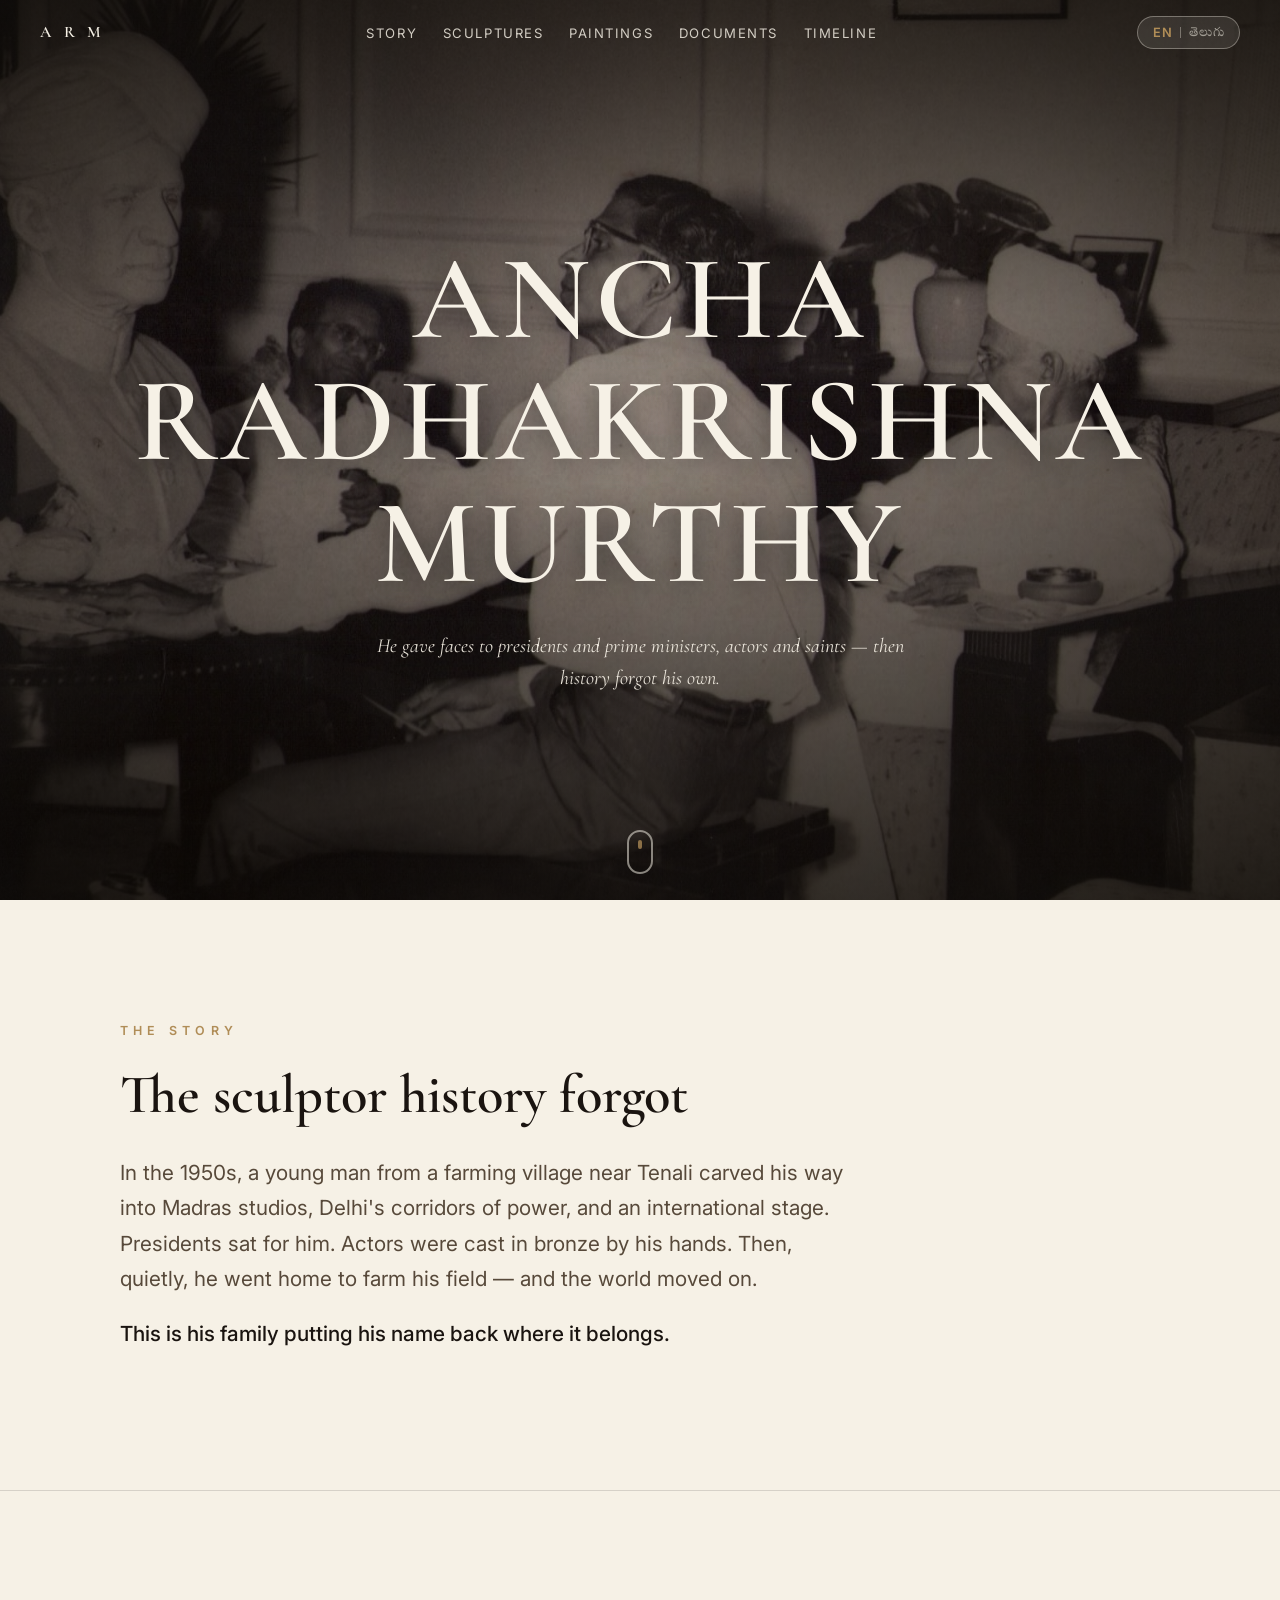
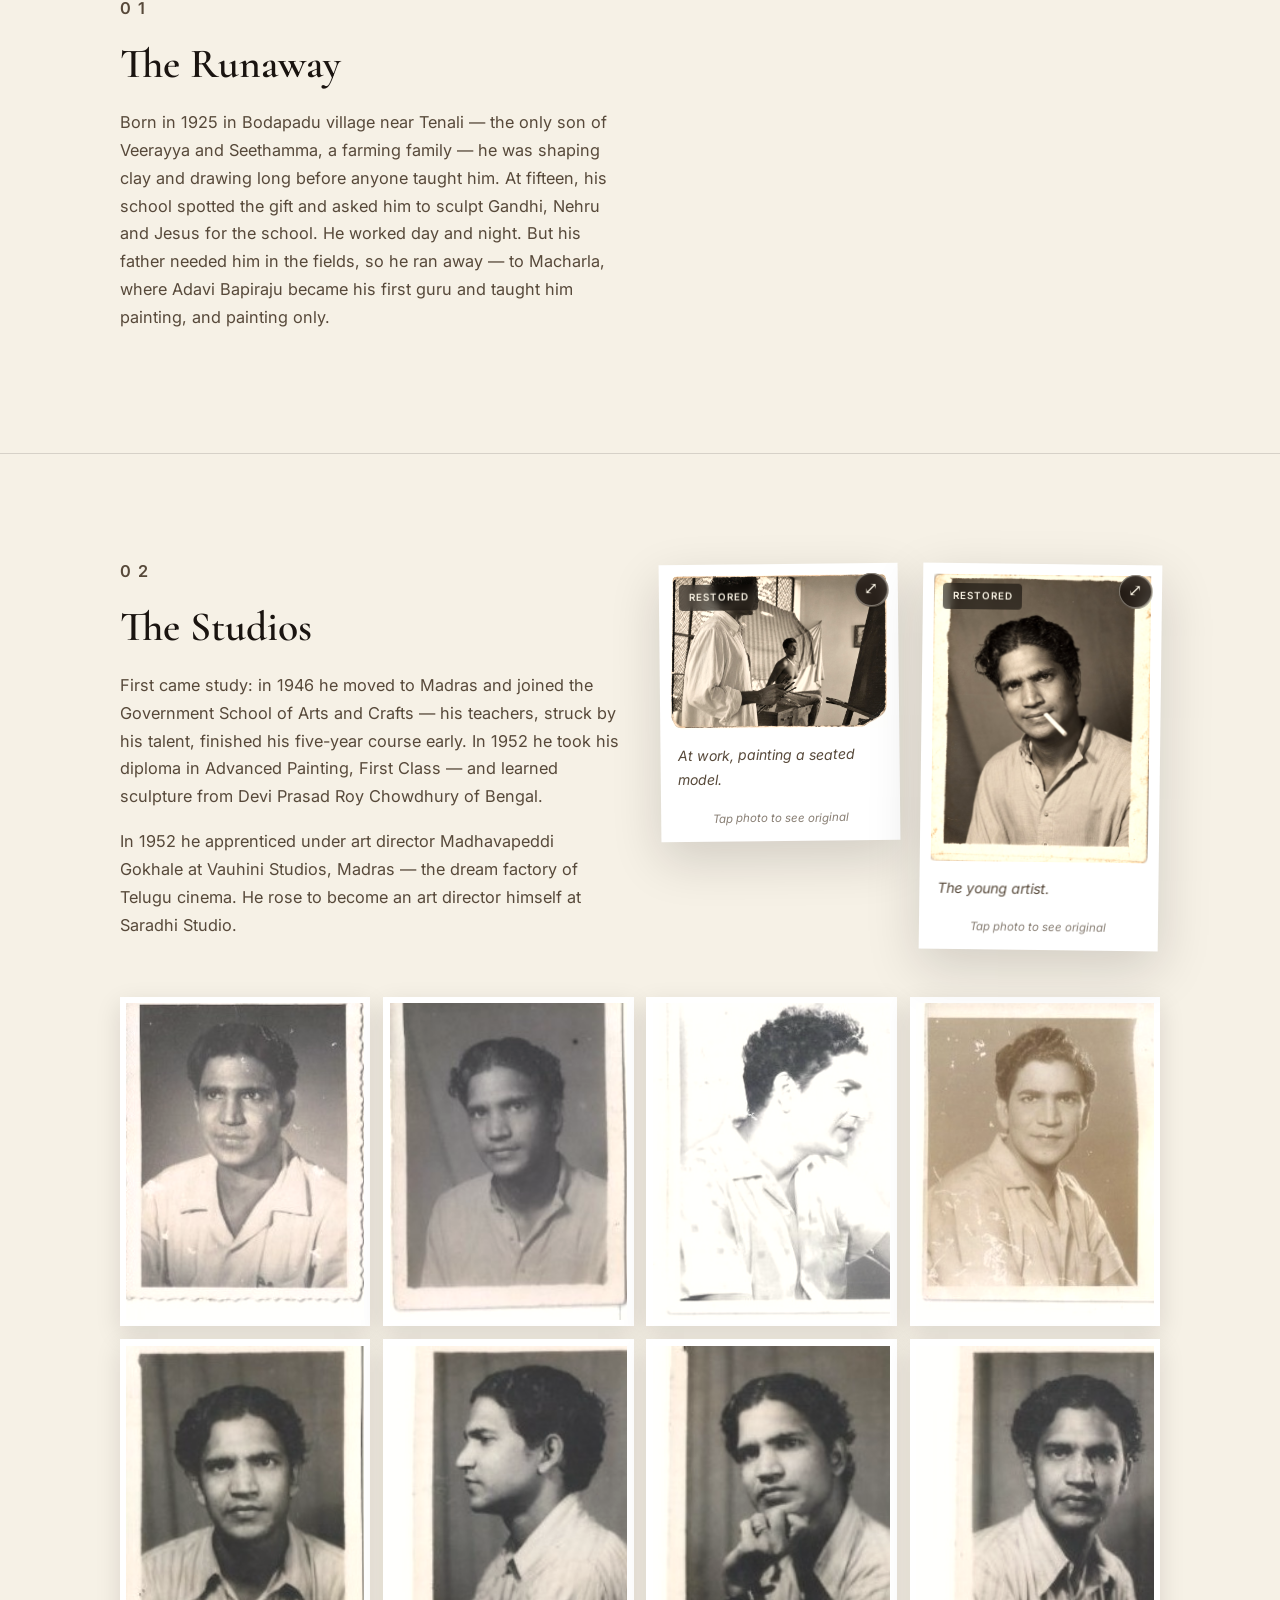
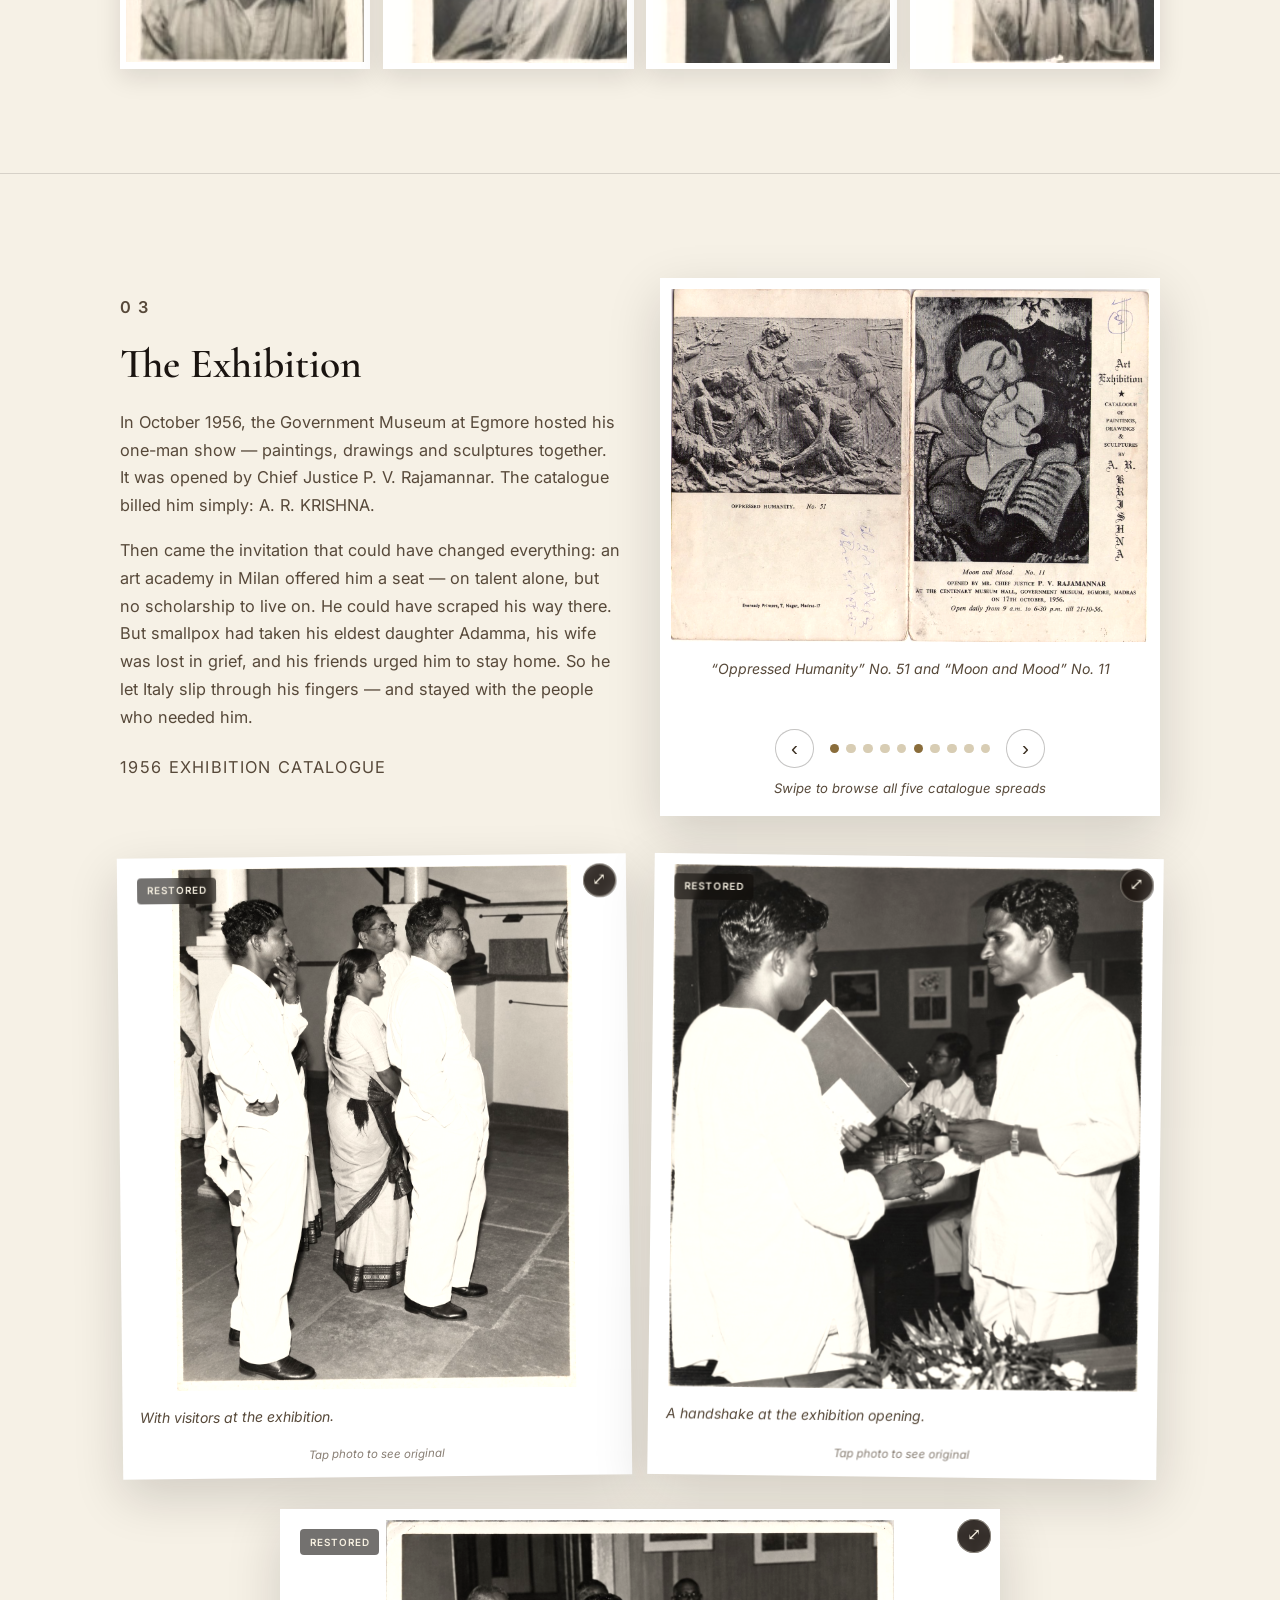
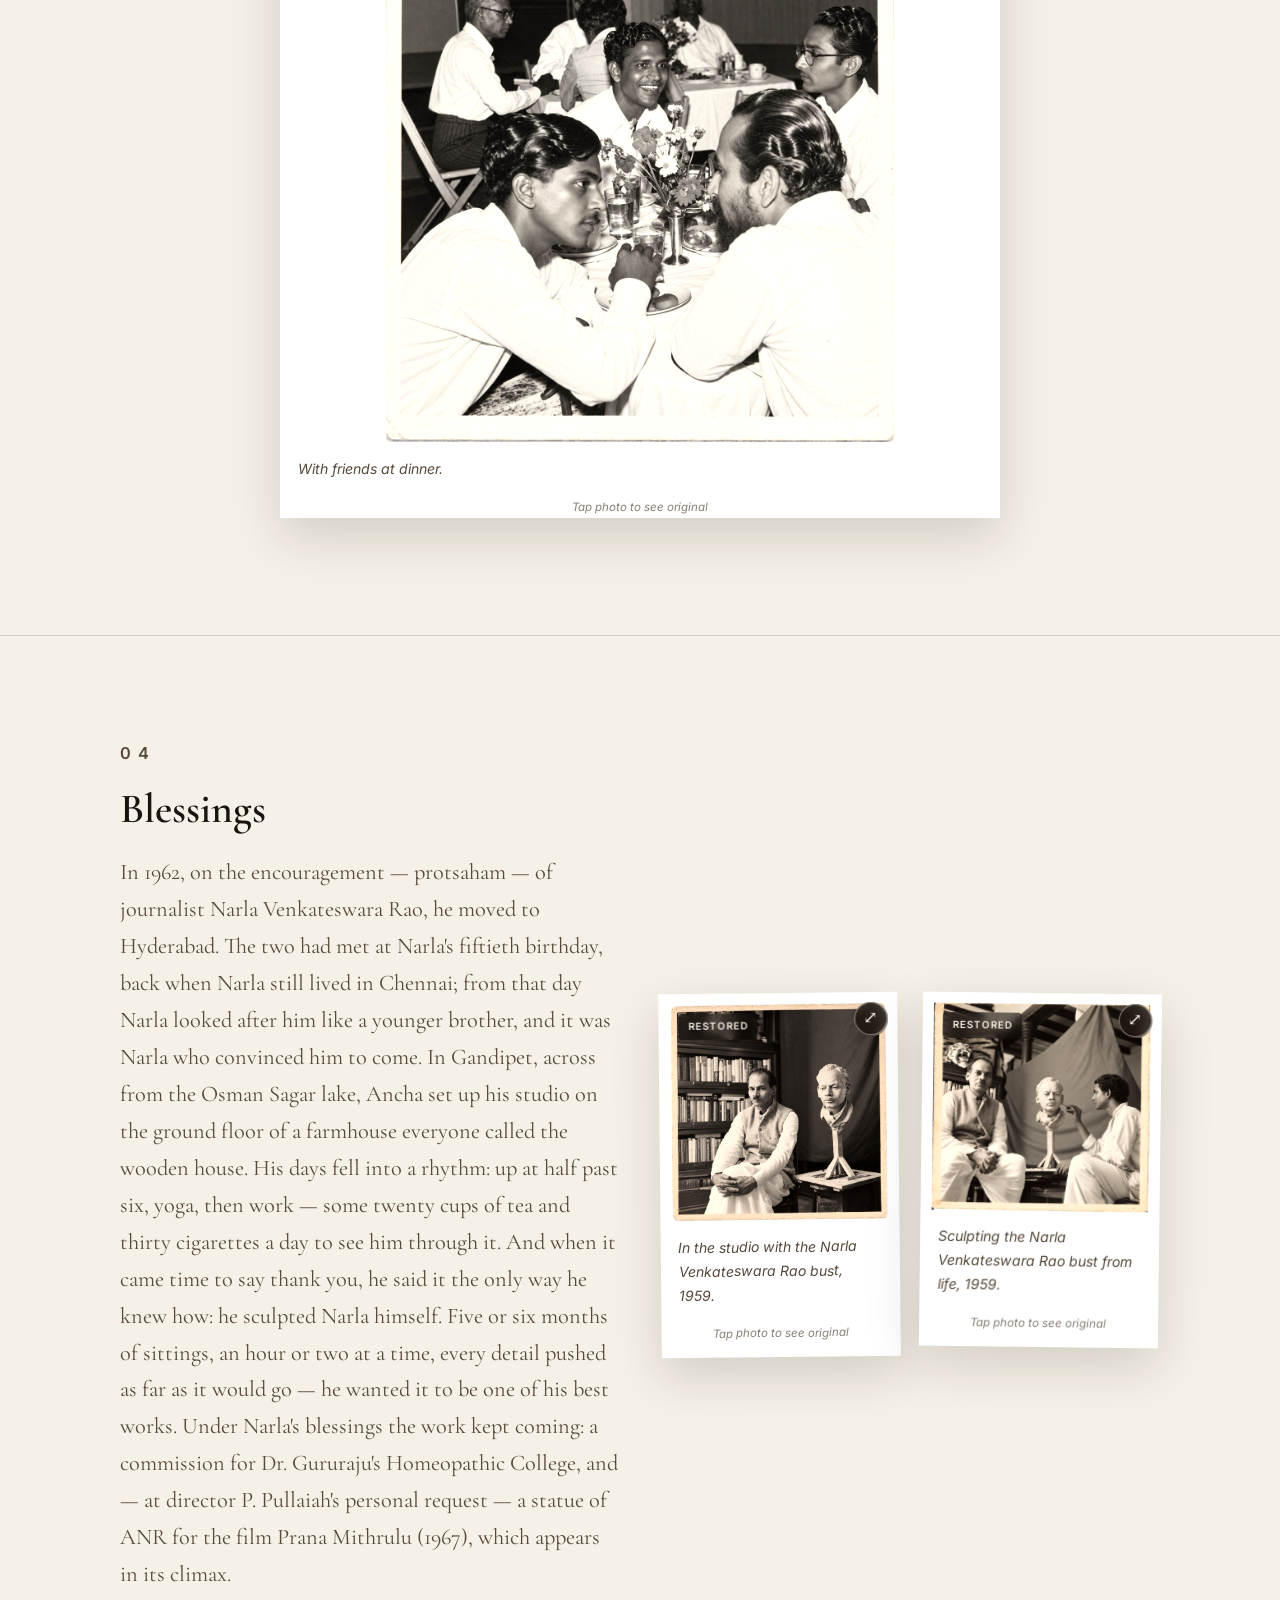
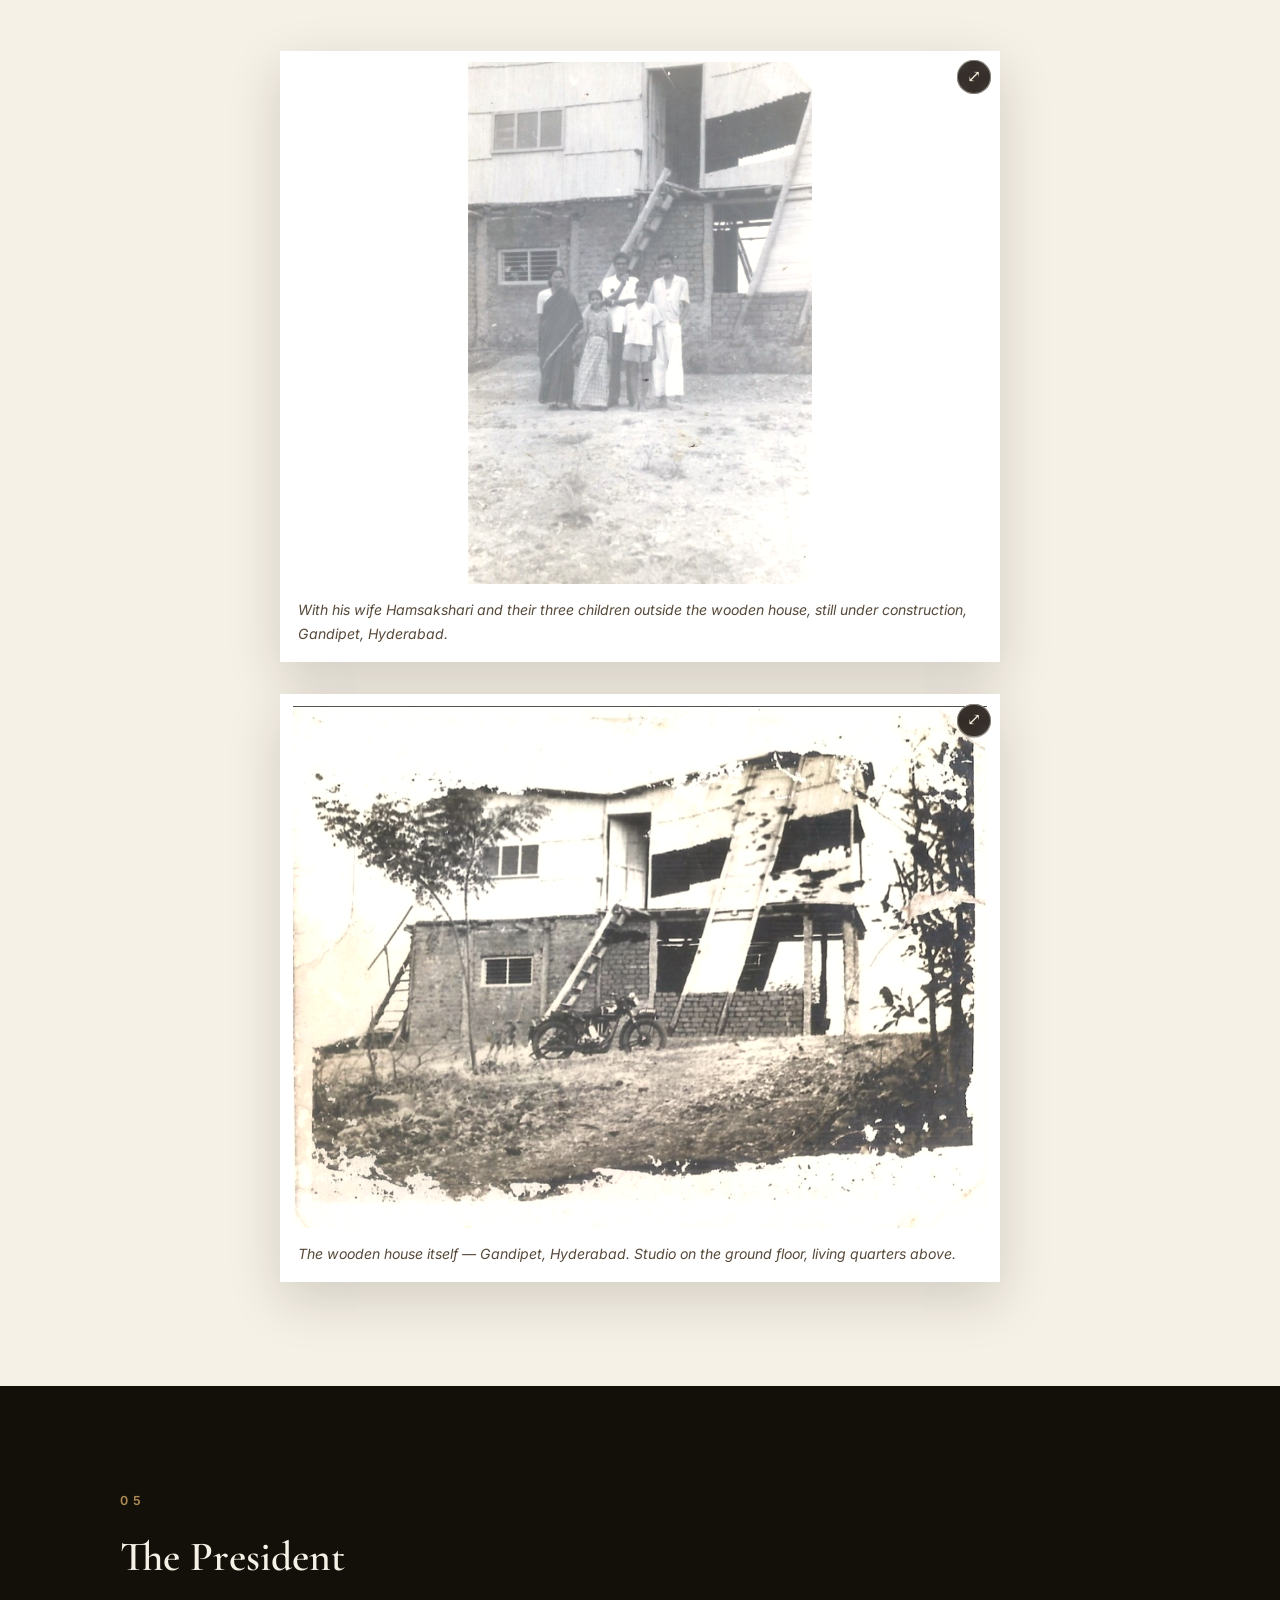
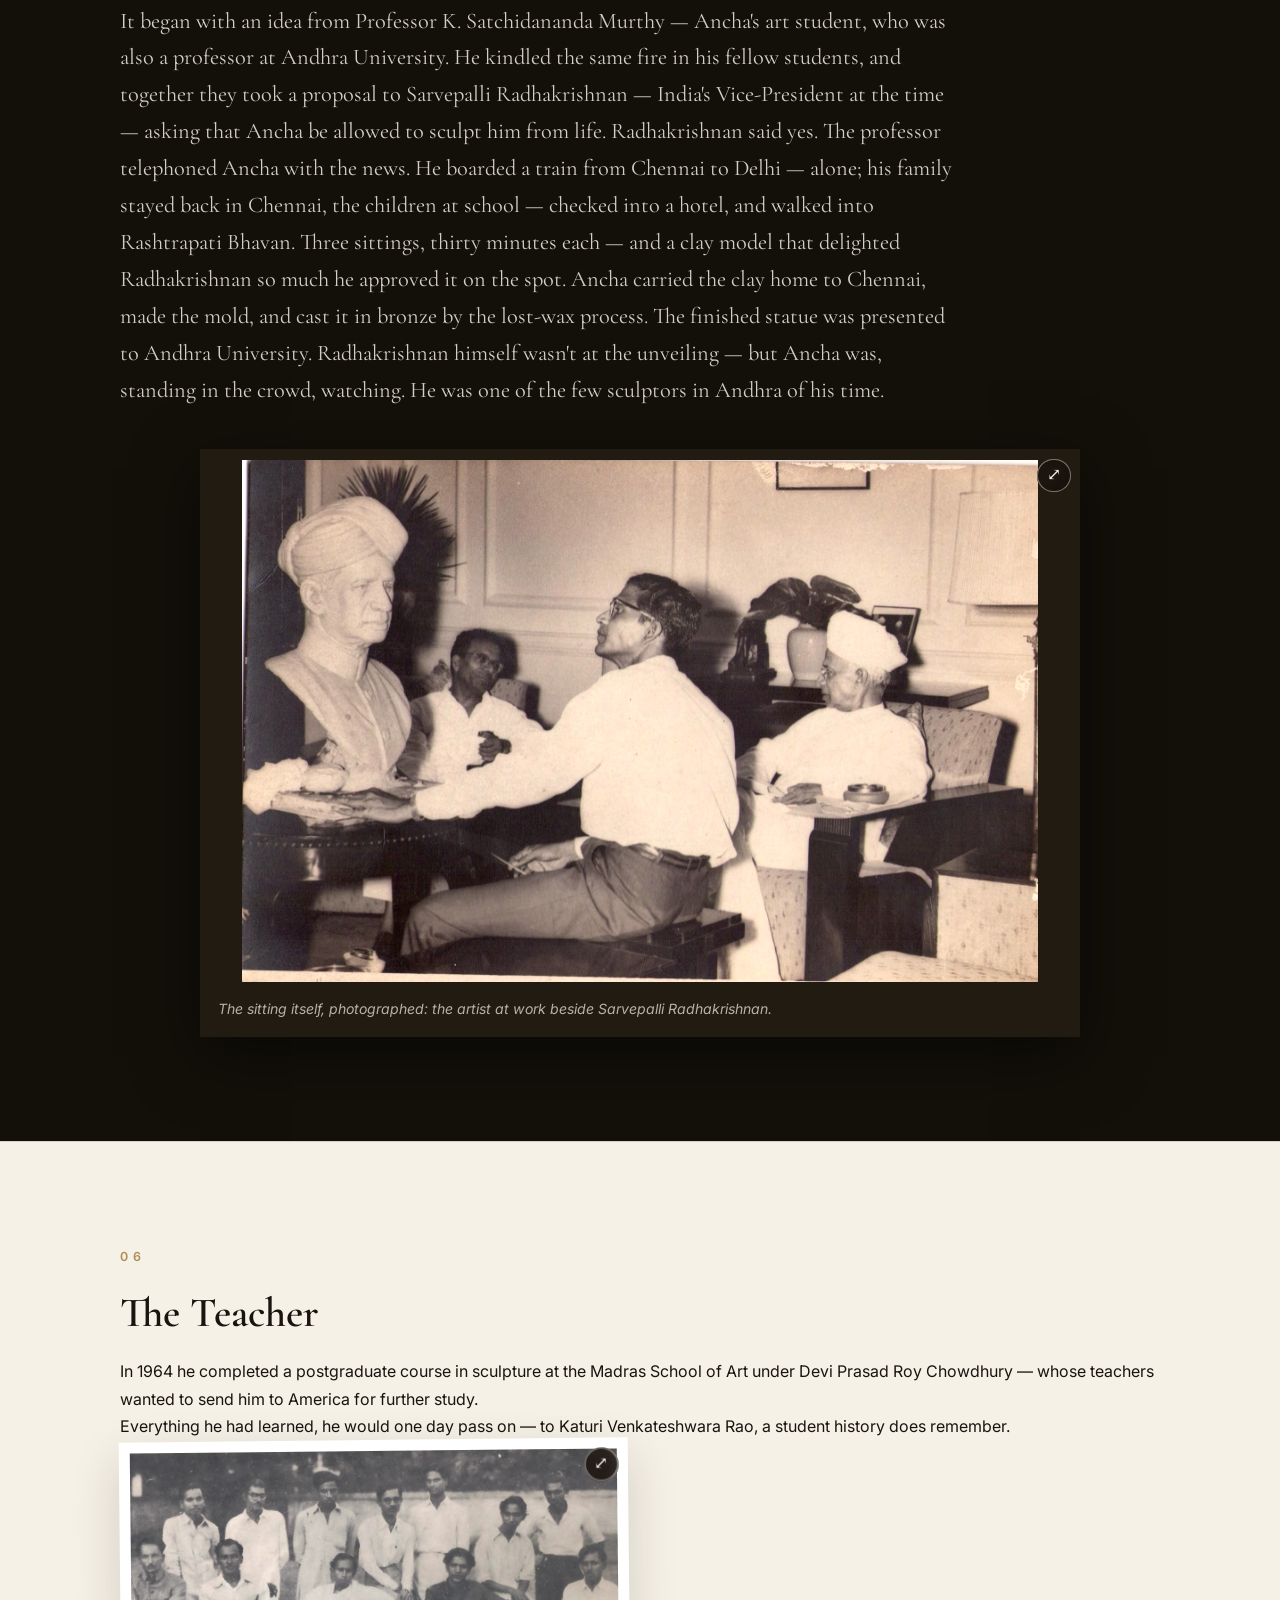
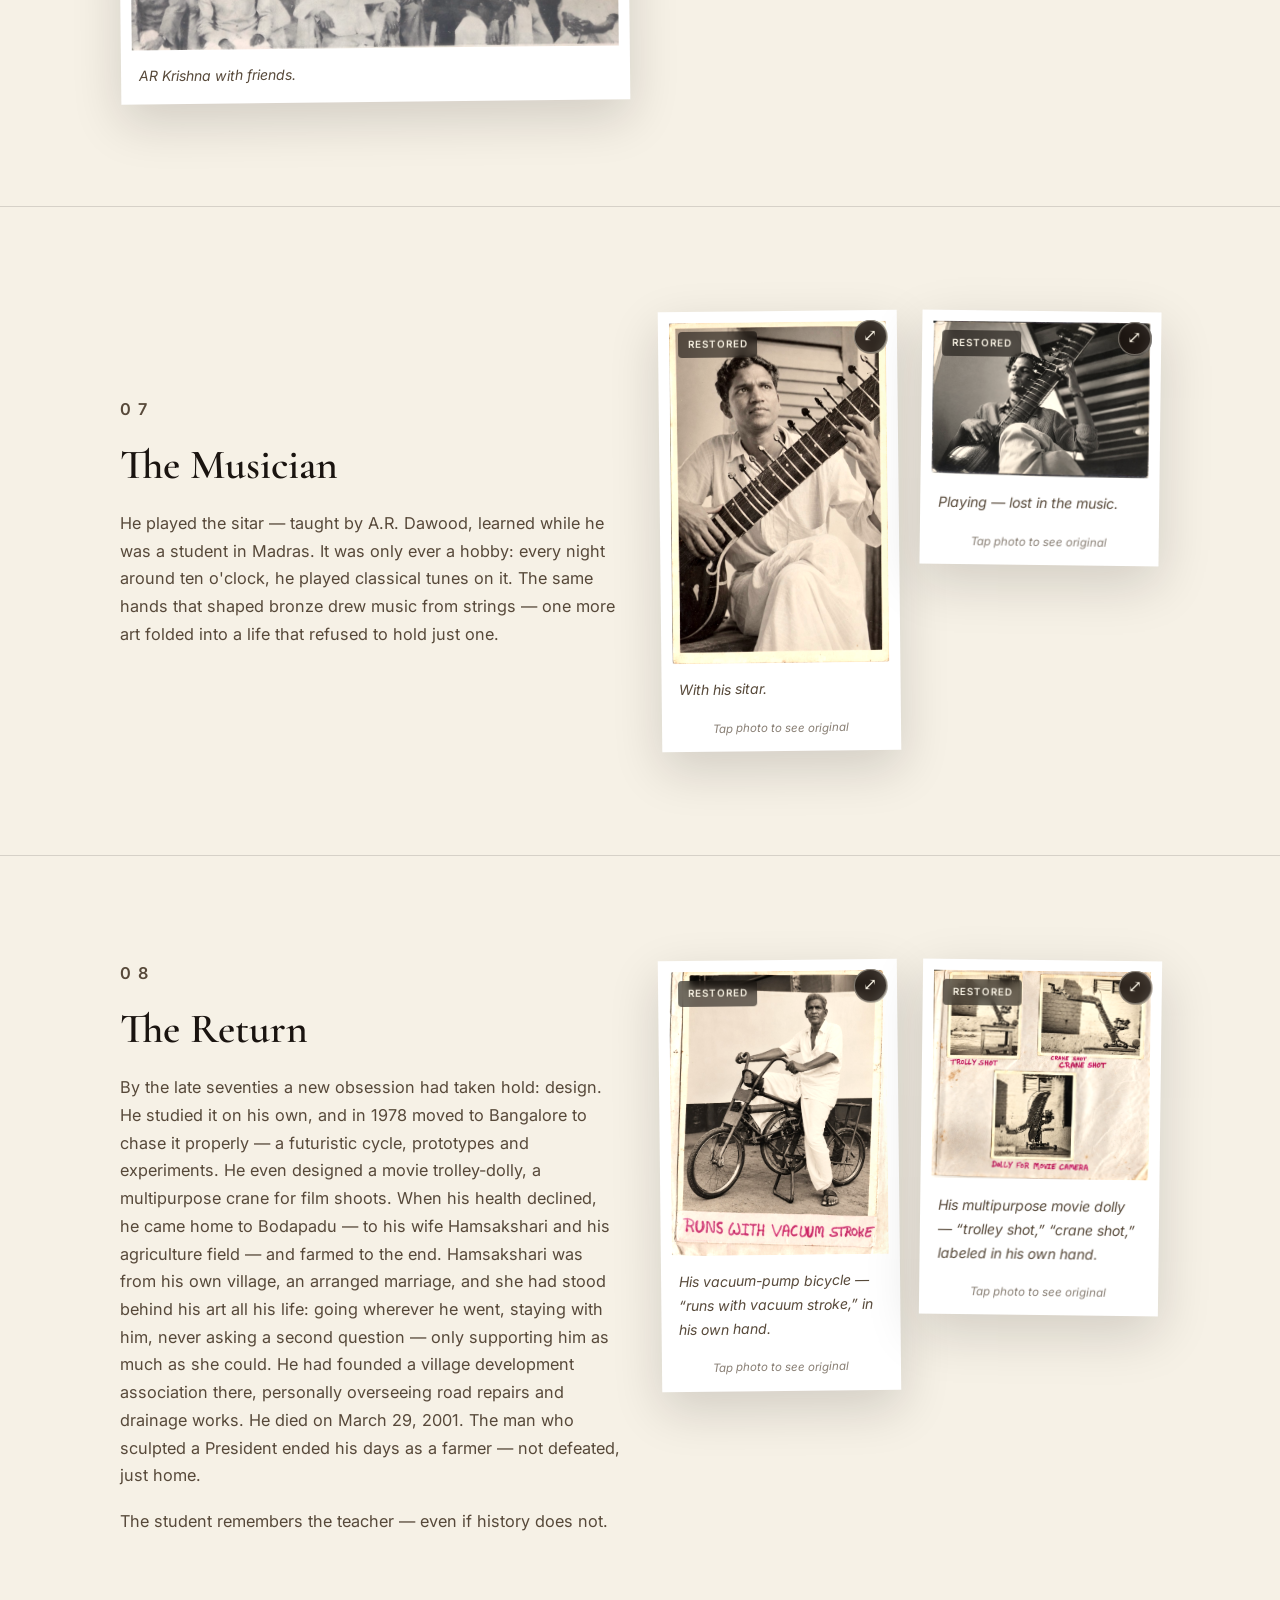
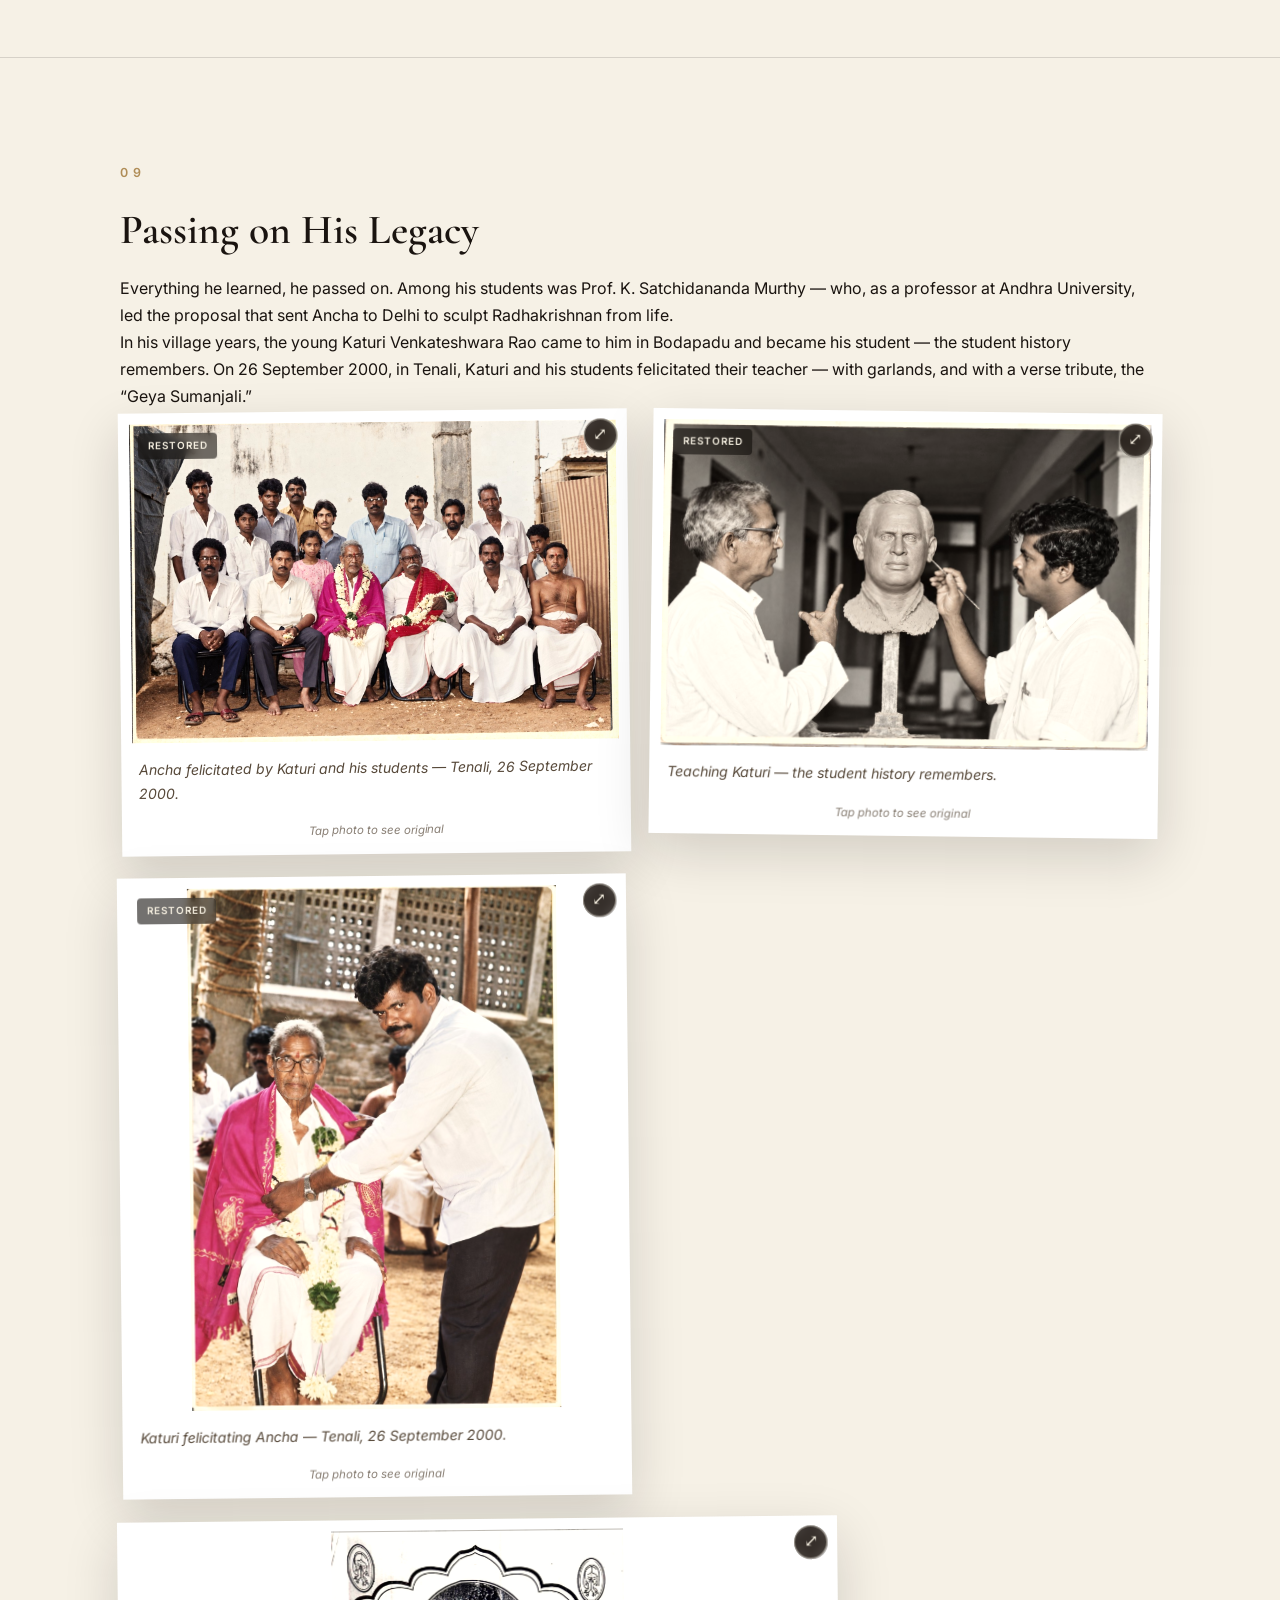
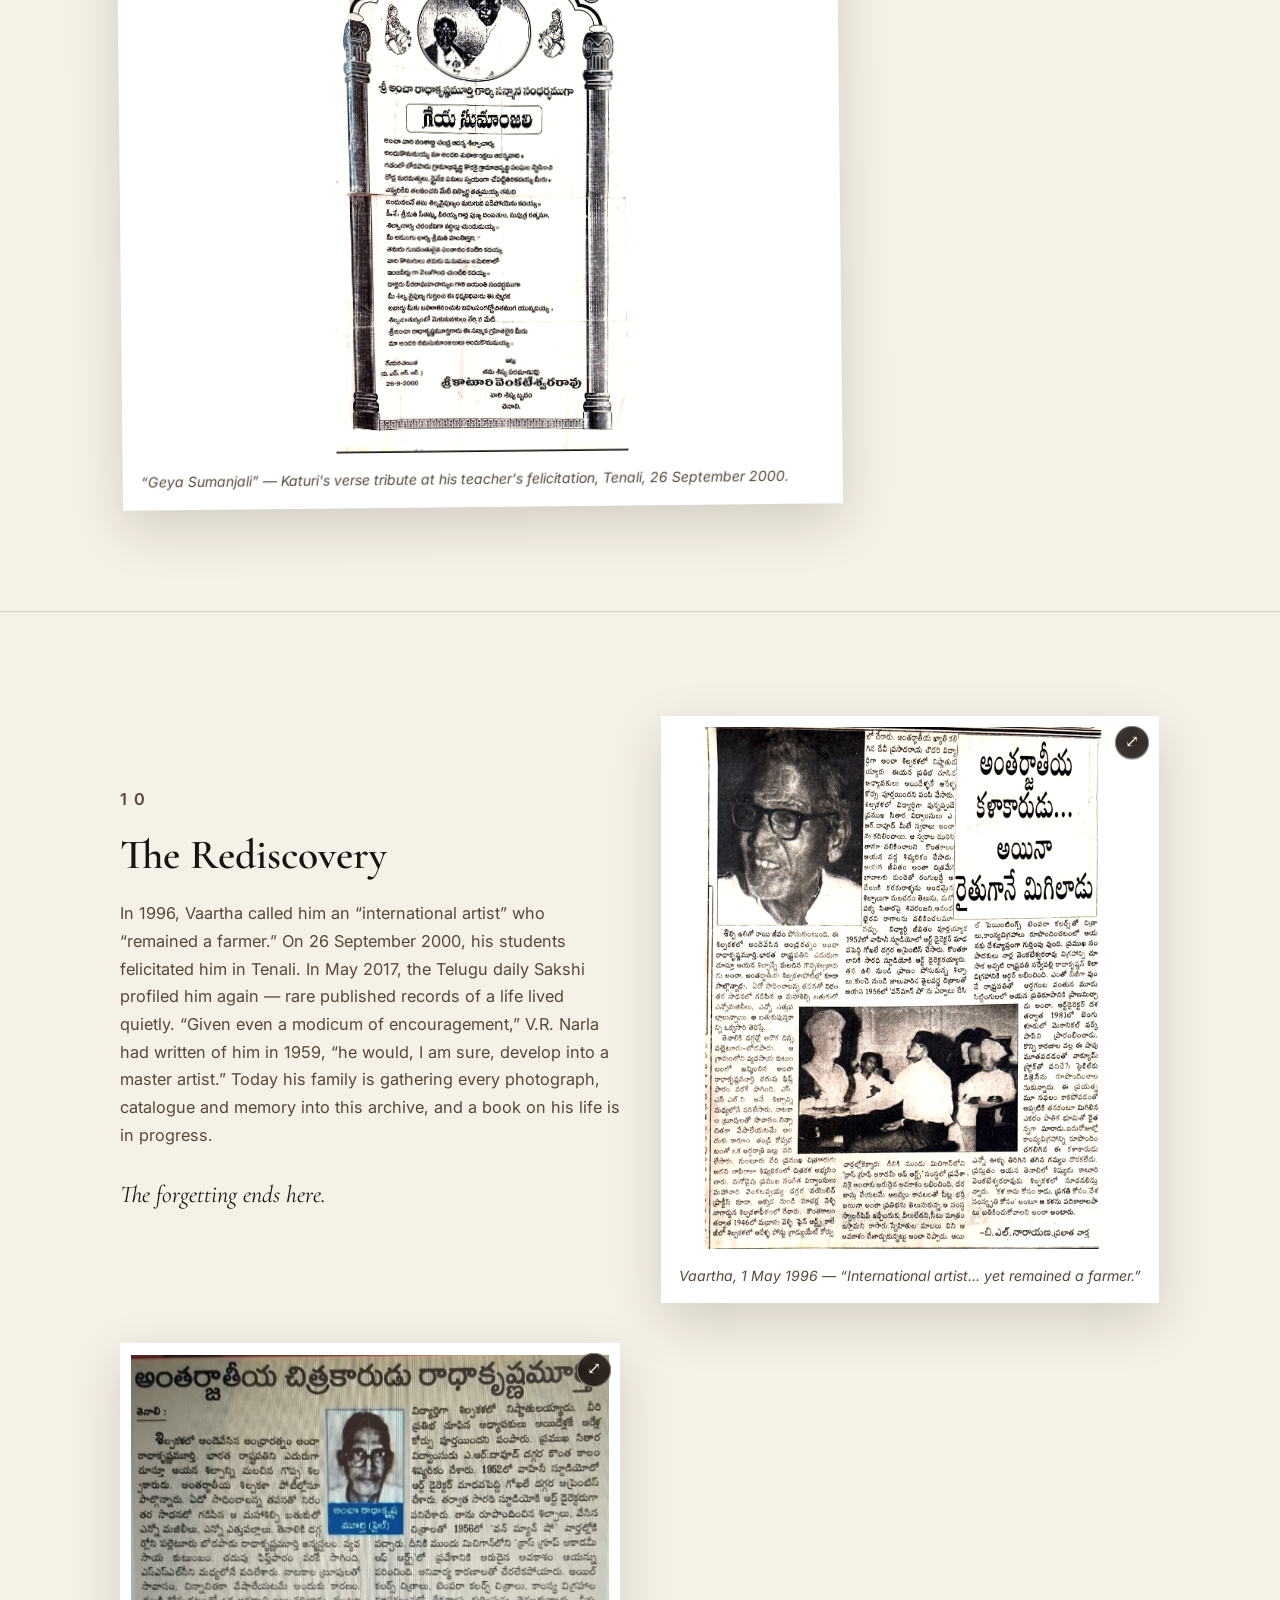
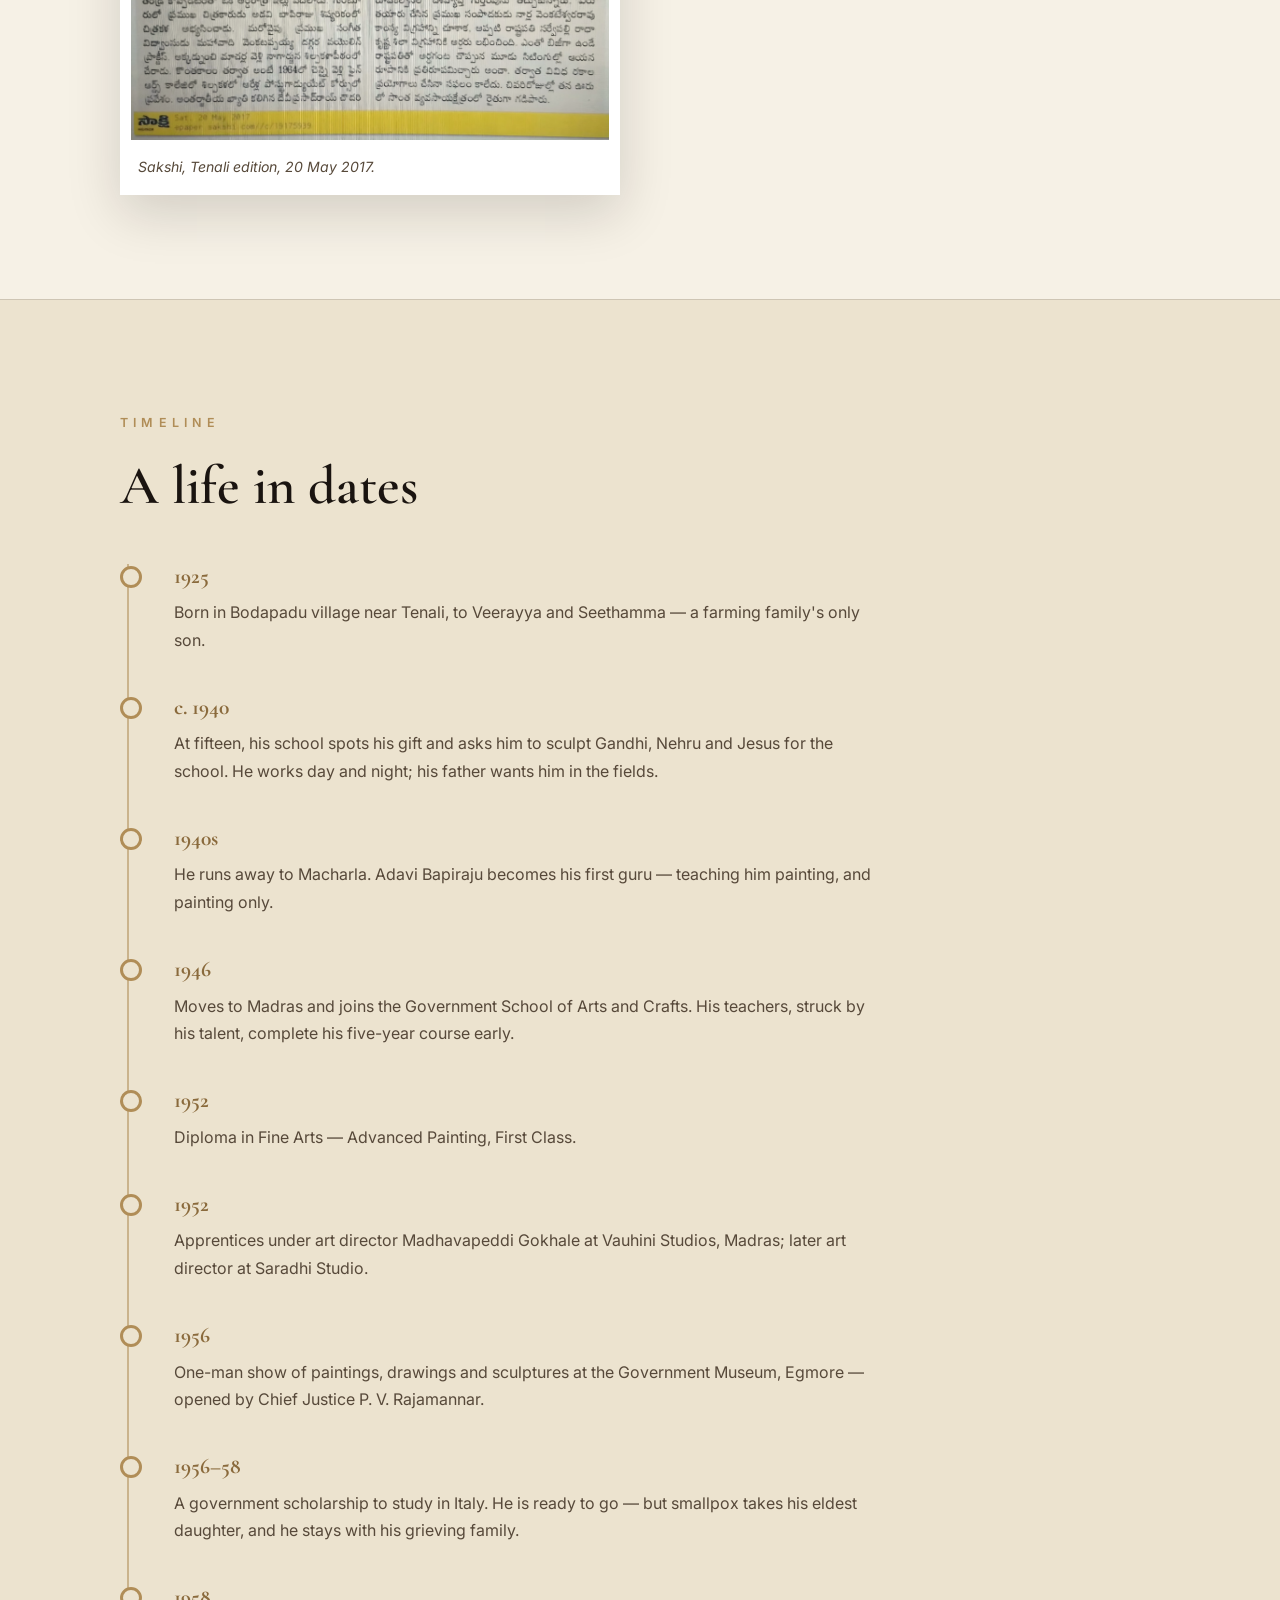
==== commit 551ab477: "Wire Radhakrishnan back to sitting photo" ====
--- a/index.html
+++ b/index.html
@@ -485,4 +485,395 @@
 
 <script src="js/main.js"></script>
 </body>
+</html><figure class="chapter-figure photo-compare" data-badge-a-en="Front" data-badge-b-en="Back" data-badge-a-te="ముందు" data-badge-b-te="వెనుక">
+        <span class="restore-tag">Front</span>
+        <img src="assets/images/portraits/ancha-sculpting-radhakrishnan-1962.jpg" alt="Sculpting Radhakrishnan" data-front="assets/images/portraits/ancha-sculpting-radhakrishnan-1962.jpg" data-back="assets/images/documents/radhakrishnan-statue-back-label.jpg">
+        <span class="tap-hint">Tap photo to see back</span>
+        <figcaption>Sculpting Radhakrishnan</figcaption>
+      </figure>
+          <figure class="chapter-figure photo-compare"><div class="compare-frame"><img class="compare-hd" src="assets/images/portraits/ancha-young-portrait-hd.jpg" alt="Young portrait of Ancha Radhakrishna Murthy smoking a cigarette" loading="lazy"><img class="compare-orig" src="assets/images/portraits/ancha-young-portrait-original.jpg" alt="" aria-hidden="true" loading="lazy"><span class="restore-tag">Restored</span></div><figcaption data-en="The young artist." data-te="యువ కళాకారుడు.">The young artist.</figcaption><p class="tap-hint">Tap photo to see original</p></figure>
+        </div>
+      </div>
+      <div class="wrap" style="margin-top:2.5rem">
+        <div class="portrait-grid reveal">
+          <figure class="portrait-cell"><img src="assets/images/portraits/ancha-passport-1.jpg" alt="Young Ancha, studio portrait 1" loading="lazy"></figure>
+          <figure class="portrait-cell"><img src="assets/images/portraits/ancha-passport-2.jpg" alt="Young Ancha, studio portrait 2" loading="lazy"></figure>
+          <figure class="portrait-cell"><img src="assets/images/portraits/ancha-passport-3.jpg" alt="Young Ancha, studio portrait 3" loading="lazy"></figure>
+          <figure class="portrait-cell"><img src="assets/images/portraits/ancha-passport-4.jpg" alt="Young Ancha, studio portrait 4" loading="lazy"></figure>
+          <figure class="portrait-cell"><img src="assets/images/portraits/ancha-passport-5.jpg" alt="Young Ancha, studio portrait 5" loading="lazy"></figure>
+          <figure class="portrait-cell"><img src="assets/images/portraits/ancha-passport-6.jpg" alt="Young Ancha, studio portrait 6" loading="lazy"></figure>
+          <figure class="portrait-cell"><img src="assets/images/portraits/ancha-passport-7.jpg" alt="Young Ancha, studio portrait 7" loading="lazy"></figure>
+          <figure class="portrait-cell"><img src="assets/images/portraits/ancha-passport-8.jpg" alt="Young Ancha, studio portrait 8" loading="lazy"></figure>
+        </div>
+      </div>
+    </section>
+
+    <section class="chapter chapter-media">
+      <div class="wrap chapter-grid">
+        <div class="chapter-text">
+          <p class="kicker reveal">03</p>
+          <h3 class="reveal" data-en="The Exhibition" data-te="ప్రదర్శన">The Exhibition</h3>
+          <div class="reveal">
+            <p data-en="In October 1956, the Government Museum at Egmore hosted his one-man show — paintings, drawings and sculptures together. It was opened by Chief Justice P. V. Rajamannar. The catalogue billed him simply: A. R. KRISHNA." data-te="1956 అక్టోబరులో ఎగ్మూరు ప్రభుత్వ మ్యూజియంలో అతని వన్-మ్యాన్ షో జరిగింది — చిత్రాలు, డ్రాయింగులు, శిల్పాలు అన్నీ కలిపి. ప్రధాన న్యాయమూర్తి పి. వి. రాజమన్నారు ప్రారంభించారు. కేటలాగ్‌లో అతని పేరు సింపుల్‌గా ఉంది: ఎ. ఆర్. కృష్ణ.">In October 1956, the Government Museum at Egmore hosted his one-man show — paintings, drawings and sculptures together. It was opened by Chief Justice P. V. Rajamannar. The catalogue billed him simply: A. R. KRISHNA.</p>
+            <p data-en="Then came the invitation that could have changed everything: an art academy in Milan offered him a seat — on talent alone, but no scholarship to live on. He could have scraped his way there. But smallpox had taken his eldest daughter Adamma, his wife was lost in grief, and his friends urged him to stay home. So he let Italy slip through his fingers — and stayed with the people who needed him." data-te="అప్పుడు జీవితాన్ని మార్చే ఆహ్వానం వచ్చింది: మిలాన్‌లోని ఒక కళా అకాడమీ అతనికి సీటు ఇచ్చింది — ప్రతిభ చూసి, కానీ జీవనానికి స్కాలర్‌షిప్ లేకుండా. ఎలాగోలా వెళ్లగలిగేవాడు. కానీ మశూచి అతని పెద్ద కూతురు అడమ్మను తీసుకెళ్లింది, భార్య దుఃఖంలో మునిగిపోయింది, స్నేహితులు ఇంట్లోనే ఉండమని చెప్పారు. అందుకే ఇటలీని చేజార్చుకున్నాడు — తనని అవసరమైన వాళ్లతోనే ఉండిపోయాడు.">Then came the invitation that could have changed everything: an art academy in Milan offered him a seat — on talent alone, but no scholarship to live on. He could have scraped his way there. But smallpox had taken his eldest daughter Adamma, his wife was lost in grief, and his friends urged him to stay home. So he let Italy slip through his fingers — and stayed with the people who needed him.</p>
+          </div>
+          <p class="source reveal" data-en="1956 exhibition catalogue" data-te="1956 ప్రదర్శన కేటలాగ్">1956 exhibition catalogue</p>
+        </div>
+        <div class="catalogue-carousel reveal">
+          <div class="carousel-track">
+            <figure class="carousel-slide">
+              <img src="assets/images/documents/exhibition-catalogue-1956-spread-1.jpg" alt="1956 catalogue pages" loading="lazy">
+              <figcaption>“Oppressed Humanity” No. 51 and “Moon and Mood” No. 11</figcaption>
+            </figure>
+            <figure class="carousel-slide">
+              <img src="assets/images/documents/exhibition-catalogue-1956-spread-2.jpg" alt="1956 catalogue pages" loading="lazy">
+              <figcaption>“Soaring Rocks and Still Waters” No. 31 and “Gudipati Venkatachalam” No. 21</figcaption>
+            </figure>
+            <figure class="carousel-slide">
+              <img src="assets/images/documents/exhibition-catalogue-1956-spread-3.jpg" alt="1956 catalogue pages" loading="lazy">
+              <figcaption>“Self Portrait” No. 22 and “Man and Machine” No. 7</figcaption>
+            </figure>
+            <figure class="carousel-slide">
+              <img src="assets/images/documents/exhibition-catalogue-1956-spread-4.jpg" alt="1956 catalogue pages" loading="lazy">
+              <figcaption>“Sree V. R. Narla” sculpture No. 49 and About the Artist</figcaption>
+            </figure>
+            <figure class="carousel-slide">
+              <img src="assets/images/documents/exhibition-catalogue-1956-spread-5.jpg" alt="1956 catalogue pages" loading="lazy">
+              <figcaption>“Naked Truth” No. 70 and “Blooming Beauty” No. 52</figcaption>
+            </figure>
+          </div>
+          <div class="carousel-nav">
+            <button class="carousel-prev" aria-label="Previous spread">‹</button>
+            <div class="carousel-dots"></div>
+            <button class="carousel-next" aria-label="Next spread">›</button>
+          </div>
+          <p class="swipe-hint">Swipe to browse all five catalogue spreads</p>
+        </div>
+      </div>
+      <div class="wrap" style="margin-top:2.5rem">
+        <div class="figure-pair reveal">
+          <figure class="chapter-figure photo-compare"><div class="compare-frame"><img class="compare-hd" src="assets/images/portraits/ancha-with-group-gallery-hd.jpg" alt="Ancha with visitors at the exhibition" loading="lazy"><img class="compare-orig" src="assets/images/portraits/ancha-with-group-gallery-original.jpg" alt="" aria-hidden="true" loading="lazy"><span class="restore-tag">Restored</span></div><figcaption data-en="With visitors at the exhibition." data-te="ప్రదర్శనలో సందర్శకులతో.">With visitors at the exhibition.</figcaption><p class="tap-hint">Tap photo to see original</p></figure>
+          <figure class="chapter-figure photo-compare"><div class="compare-frame"><img class="compare-hd" src="assets/images/portraits/ancha-handshake-exhibition-hd.jpg" alt="Ancha shaking hands at the exhibition" loading="lazy"><img class="compare-orig" src="assets/images/portraits/ancha-handshake-exhibition-original.jpg" alt="" aria-hidden="true" loading="lazy"><span class="restore-tag">Restored</span></div><figcaption data-en="A handshake at the exhibition opening." data-te="ప్రదర్శన ప్రారంభంలో కరచాలనం.">A handshake at the exhibition opening.</figcaption><p class="tap-hint">Tap photo to see original</p></figure>
+        </div>
+        <figure class="chapter-figure reveal photo-compare" style="margin-top:2rem"><div class="compare-frame"><img class="compare-hd" src="assets/images/portraits/ancha-with-friends-dinner-hd.jpg" alt="Ancha with friends at dinner" loading="lazy"><img class="compare-orig" src="assets/images/portraits/ancha-with-friends-dinner-original.jpg" alt="" aria-hidden="true" loading="lazy"><span class="restore-tag">Restored</span></div><figcaption data-en="With friends at dinner." data-te="స్నేహితులతో విందులో.">With friends at dinner.</figcaption><p class="tap-hint">Tap photo to see original</p></figure>
+      </div>
+    </section>
+
+    <section class="chapter chapter-media">
+      <div class="wrap chapter-grid">
+        <div class="chapter-text">
+          <p class="kicker reveal">04</p>
+          <h3 class="reveal" data-en="Blessings" data-te="ప్రోత్సాహం">Blessings</h3>
+          <div class="reveal chapter-lede">
+            <p data-en="In 1962, on the encouragement — protsaham — of journalist Narla Venkateswara Rao, he moved to Hyderabad. The two had met at Narla's fiftieth birthday, back when Narla still lived in Chennai; from that day Narla looked after him like a younger brother, and it was Narla who convinced him to come. In Gandipet, across from the Osman Sagar lake, Ancha set up his studio on the ground floor of a farmhouse everyone called the wooden house. His days fell into a rhythm: up at half past six, yoga, then work — some twenty cups of tea and thirty cigarettes a day to see him through it. And when it came time to say thank you, he said it the only way he knew how: he sculpted Narla himself. Five or six months of sittings, an hour or two at a time, every detail pushed as far as it would go — he wanted it to be one of his best works. Under Narla's blessings the work kept coming: a commission for Dr. Gururaju's Homeopathic College, and — at director P. Pullaiah's personal request — a statue of ANR for the film Prana Mithrulu (1967), which appears in its climax." data-te="1962లో పాత్రికేయుడు నార్ల వెంకటేశ్వరరావు ప్రోత్సాహంతో హైదరాబాద్ వెళ్లాడు. నార్ల యాభైవ పుట్టినరోజున వారు కలిశారు — అప్పుడు నార్ల చెన్నైలో ఉండేవారు; ఆ రోజు నుంచి తమ్ముడిలా చూసుకున్నారు, హైదరాబాద్ రమ్మని ఒప్పించింది ఆయనే. గండిపేటలో ఉస్మాన్ సాగర్ ఎదురుగా అందరూ 'చెక్క ఇల్లు' అని పిలిచే ఫామ్‌హౌస్ కింది అంతస్తులో స్టూడియో పెట్టుకున్నాడు. రోజులు ఒక క్రమంలో సాగాయి: ఉదయం ఆరున్నరకు లేచి యోగా, తర్వాత పని — రోజుకు ఇరవై కప్పుల టీ, ముప్పై సిగరెట్లు. కృతజ్ఞత చెప్పాలనుకున్నప్పుడు తనకు తెలిసిన ఏకైక భాషలో చెప్పాడు — నార్ల విగ్రహమే చెక్కాడు. ఐదారు నెలలు, రోజుకు గంటా రెండు గంటల కూర్చోబెట్టింపులు, ప్రతి వివరాన్నీ శక్తిమేరకు — అది తన మేటి రచనల్లో ఒకటి కావాలనుకున్నాడు. నార్ల ఆశీస్సులతో పని వస్తూనే ఉంది: డా. గురురాజు హోమియో కళాశాల కోసం, దర్శకుడు పి. పుల్లయ్య కోరికపై ప్రాణమిత్రులు (1967) సినిమా కోసం ఎ.ఎన్.ఆర్ విగ్రహం — అది క్లైమాక్స్‌లో కనిపిస్తుంది.">In 1962, on the encouragement — protsaham — of journalist Narla Venkateswara Rao, he moved to Hyderabad. The two had met at Narla's fiftieth birthday, back when Narla still lived in Chennai; from that day Narla looked after him like a younger brother, and it was Narla who convinced him to come. In Gandipet, across from the Osman Sagar lake, Ancha set up his studio on the ground floor of a farmhouse everyone called the wooden house. His days fell into a rhythm: up at half past six, yoga, then work — some twenty cups of tea and thirty cigarettes a day to see him through it. And when it came time to say thank you, he said it the only way he knew how: he sculpted Narla himself. Five or six months of sittings, an hour or two at a time, every detail pushed as far as it would go — he wanted it to be one of his best works. Under Narla's blessings the work kept coming: a commission for Dr. Gururaju's Homeopathic College, and — at director P. Pullaiah's personal request — a statue of ANR for the film Prana Mithrulu (1967), which appears in its climax.</p>
+          </div>
+        </div>
+        <div class="figure-pair reveal">
+          <figure class="chapter-figure photo-compare"><div class="compare-frame"><img class="compare-hd" src="assets/images/portraits/ancha-with-narla-bust-in-studio-1959-hd.jpg" alt="The artist in his studio beside a clay bust" loading="lazy"><img class="compare-orig" src="assets/images/portraits/ancha-with-narla-bust-in-studio-1959-original.jpg" alt="" aria-hidden="true" loading="lazy"><span class="restore-tag">Restored</span></div><figcaption data-en="In the studio with the Narla Venkateswara Rao bust, 1959." data-te="1959లో నార్ల వెంకటేశ్వరరావు విగ్రహంతో స్టూడియోలో.">In the studio with the Narla Venkateswara Rao bust, 1959.</figcaption><p class="tap-hint">Tap photo to see original</p></figure>
+          <figure class="chapter-figure photo-compare"><div class="compare-frame"><img class="compare-hd" src="assets/images/portraits/ancha-sculpting-narla-bust-1959-hd.jpg" alt="The artist sculpting the clay bust of Narla Venkateswara Rao from life" loading="lazy"><img class="compare-orig" src="assets/images/portraits/ancha-sculpting-narla-bust-1959-original.jpg" alt="" aria-hidden="true" loading="lazy"><span class="restore-tag">Restored</span></div><figcaption data-en="Sculpting the Narla Venkateswara Rao bust from life, 1959." data-te="నార్ల వెంకటేశ్వరరావు విగ్రహం మలుస్తూ, 1959.">Sculpting the Narla Venkateswara Rao bust from life, 1959.</figcaption><p class="tap-hint">Tap photo to see original</p></figure>
+        </div>
+      </div>
+      <div class="wrap" style="margin-top:2.5rem">
+        <figure class="chapter-figure reveal"><img src="assets/images/portraits/ancha-family-hyderabad-wooden-house.jpg" alt="Ancha with his wife Hamsakshari and their three children outside the wooden house, still under construction, Gandipet, Hyderabad" loading="lazy"><figcaption data-en="With his wife Hamsakshari and their three children outside the wooden house, still under construction, Gandipet, Hyderabad." data-te="భార్య హంసాక్షరి మరియు ముగ్గురు పిల్లలతో — గండిపేట చెక్క ఇంటి ముందు, హైదరాబాద్.">With his wife Hamsakshari and their three children outside the wooden house, still under construction, Gandipet, Hyderabad.</figcaption></figure>
+        <figure class="chapter-figure reveal" style="margin-top:2rem"><img src="assets/images/portraits/wooden-house-gandipet-hyderabad.jpg" alt="The wooden house at Gandipet, Hyderabad — brick ground floor with studio, wooden upper floor" loading="lazy"><figcaption data-en="The wooden house itself — Gandipet, Hyderabad. Studio on the ground floor, living quarters above." data-te="చెక్క ఇల్లు — గండిపేట, హైదరాబాద్. కింది అంతస్తులో స్టూడియో, పైన నివాసం.">The wooden house itself — Gandipet, Hyderabad. Studio on the ground floor, living quarters above.</figcaption></figure>
+      </div>
+    </section>
+
+    <section class="chapter chapter-dark">
+      <div class="wrap">
+        <p class="kicker reveal">05</p>
+        <h3 class="reveal" data-en="The President" data-te="రాష్ట్రపతి">The President</h3>
+        <div class="reveal chapter-lede">
+          <p data-en="It began with an idea from Professor K. Satchidananda Murthy — Ancha's art student, who was also a professor at Andhra University. He kindled the same fire in his fellow students, and together they took a proposal to Sarvepalli Radhakrishnan — India's Vice-President at the time — asking that Ancha be allowed to sculpt him from life. Radhakrishnan said yes. The professor telephoned Ancha with the news. He boarded a train from Chennai to Delhi — alone; his family stayed back in Chennai, the children at school — checked into a hotel, and walked into Rashtrapati Bhavan. Three sittings, thirty minutes each — and a clay model that delighted Radhakrishnan so much he approved it on the spot. Ancha carried the clay home to Chennai, made the mold, and cast it in bronze by the lost-wax process. The finished statue was presented to Andhra University. Radhakrishnan himself wasn't at the unveiling — but Ancha was, standing in the crowd, watching. He was one of the few sculptors in Andhra of his time." data-te="ఆలోచన ప్రొఫెసర్ కె. సచ్చిదానంద మూర్తిది — ఒకప్పుడు అంచా దగ్గర కళ నేర్చుకున్న శిష్యుడు, అప్పటికి ఆంధ్ర యూనివర్సిటీలో ప్రొఫెసర్. తోటి శిష్యుల్లో అదే ఉత్సాహం రగిలించి అందరూ కలిసి అప్పటి ఉపరాష్ట్రపతి సర్వేపల్లి రాధాకృష్ణన్‌కు ప్రతిపాదన తీసుకెళ్లారు: అంచా ఆయన్ను ప్రత్యక్షంగా చూసి శిల్పం చెక్కనివ్వండి. రాధాకృష్ణన్ సరేనన్నారు. ప్రొఫెసర్ ఫోన్ చేసి అంచాకు శుభవార్త చెప్పారు. చెన్నై నుంచి రైలెక్కి ఢిల్లీ వెళ్లాడు — ఒంటరిగా; కుటుంబం చెన్నైలోనే ఉండిపోయింది, పిల్లలు బడిలో — హోటల్‌లో దిగి, రాష్ట్రపతి భవన్‌లో అడుగుపెట్టాడు. మూడు సిట్టింగులు, ఒక్కోటి ముప్పై నిమిషాలు — మట్టి నమూనా చూసి రాధాకృష్ణన్ ఎంతగానో మెచ్చి వెంటనే ఆమోదించారు. మట్టి నమూనాను చెన్నైకి తెచ్చి అచ్చు తయారుచేసి లాస్ట్-వాక్స్ పద్ధతిలో కాంస్య విగ్రహంగా మలిచాడు. పూర్తైన విగ్రహాన్ని ఆంధ్ర యూనివర్సిటీకి అందజేశాడు. ఆవిష్కరణకు రాధాకృష్ణన్ రాలేదు — కానీ అంచా వచ్చాడు, జనంలో నిలబడి చూస్తూ. ఆ రోజుల్లో ఆంధ్రలో అతికొద్ది మంది శిల్పుల్లో అతనొకడు.">It began with an idea from Professor K. Satchidananda Murthy — Ancha's art student, who was also a professor at Andhra University. He kindled the same fire in his fellow students, and together they took a proposal to Sarvepalli Radhakrishnan — India's Vice-President at the time — asking that Ancha be allowed to sculpt him from life. Radhakrishnan said yes. The professor telephoned Ancha with the news. He boarded a train from Chennai to Delhi — alone; his family stayed back in Chennai, the children at school — checked into a hotel, and walked into Rashtrapati Bhavan. Three sittings, thirty minutes each — and a clay model that delighted Radhakrishnan so much he approved it on the spot. Ancha carried the clay home to Chennai, made the mold, and cast it in bronze by the lost-wax process. The finished statue was presented to Andhra University. Radhakrishnan himself wasn't at the unveiling — but Ancha was, standing in the crowd, watching. He was one of the few sculptors in Andhra of his time.</p>
+        </div>
+        <figure class="chapter-figure figure-wide reveal">
+          <img src="assets/images/portraits/ancha-sculpting-radhakrishnan-1962.jpg" alt="Ancha Radhakrishna Murthy sculpting Sarvepalli Radhakrishnan from life" loading="lazy">
+          <figcaption data-en="The sitting itself, photographed: the artist at work beside Sarvepalli Radhakrishnan." data-te="సిట్టింగ్ ఫోటో: రాధాకృష్ణన్ పక్కన పనిచేస్తున్న కళాకారుడు.">The sitting itself, photographed: the artist at work beside Sarvepalli Radhakrishnan.</figcaption>
+        </figure>
+      </div>
+    </section>
+
+    <section class="chapter">
+      <div class="wrap">
+        <p class="kicker reveal">06</p>
+        <h3 class="reveal" data-en="The Teacher" data-te="గురువు">The Teacher</h3>
+        <div class="reveal">
+          <p data-en="In 1964 he completed a postgraduate course in sculpture at the Madras School of Art under Devi Prasad Roy Chowdhury — whose teachers wanted to send him to America for further study." data-te="1964లో మద్రాసు స్కూల్ ఆఫ్ ఆర్ట్‌లో దేవీప్రసాద్ రాయ్ చౌదరి వద్ద శిల్పకళలో పోస్ట్ గ్రాడ్యుయేషన్ పూర్తి చేశాడు — అతని గురువులు ఉన్నత విద్య కోసం అమెరికా పంపాలనుకున్నారు.">In 1964 he completed a postgraduate course in sculpture at the Madras School of Art under Devi Prasad Roy Chowdhury — whose teachers wanted to send him to America for further study.</p>
+          <p data-en="Everything he had learned, he would one day pass on — to Katuri Venkateshwara Rao, a student history does remember." data-te="తాను నేర్చినదంతా ఒకనాడు అందించాడు — చరిత్ర గుర్తుంచుకునే శిష్యుడు కాటూరి వెంకటేశ్వరరావుకి.">Everything he had learned, he would one day pass on — to Katuri Venkateshwara Rao, a student history does remember.</p>
+        </div>
+        <div class="figure-pair reveal">
+          <figure class="chapter-figure">
+            <img src="assets/images/portraits/ancha-with-friends-group-photo.jpg" alt="AR Krishna with friends in a group photograph" loading="lazy">
+            <figcaption data-en="AR Krishna with friends." data-te="స్నేహితులతో AR కృష్ణ.">AR Krishna with friends.</figcaption>
+          </figure>
+        </div>
+      </div>
+    </section>
+
+    <section class="chapter chapter-media">
+      <div class="wrap chapter-grid">
+        <div class="chapter-text">
+          <p class="kicker reveal">07</p>
+          <h3 class="reveal" data-en="The Musician" data-te="సంగీతకారుడు">The Musician</h3>
+          <div class="reveal">
+            <p data-en="He played the sitar — taught by A.R. Dawood, learned while he was a student in Madras. It was only ever a hobby: every night around ten o'clock, he played classical tunes on it. The same hands that shaped bronze drew music from strings — one more art folded into a life that refused to hold just one." data-te="అతను సితార్ వాయించేవాడు — మద్రాసులో విద్యార్థిగా ఉన్నప్పుడు ఎ. ఆర్. దావూద్ దగ్గర నేర్చుకున్నాడు. అది కేవలం హాబీ మాత్రమే: ప్రతిరోజూ రాత్రి పది గంటలకు శాస్త్రీయ రాగాలు వాయించేవాడు. కాంస్యాన్ని మలిచిన చేతులే తీగల నుంచి సంగీతాన్ని కూడా పలికించాయి — ఒక్క కళకే పరిమితం కాని జీవితంలో మరో కళ.">He played the sitar — taught by A.R. Dawood, learned while he was a student in Madras. It was only ever a hobby: every night around ten o'clock, he played classical tunes on it. The same hands that shaped bronze drew music from strings — one more art folded into a life that refused to hold just one.</p>
+          </div>
+        </div>
+        <div class="figure-pair reveal">
+          <figure class="chapter-figure photo-compare"><div class="compare-frame"><img class="compare-hd" src="assets/images/portraits/ancha-with-sitar-hd-1.jpg" alt="The young artist with his sitar, restored" loading="lazy"><img class="compare-orig" src="assets/images/portraits/ancha-with-sitar-original-1.jpg" alt="" aria-hidden="true" loading="lazy"><span class="restore-tag">Restored</span></div><figcaption data-en="With his sitar." data-te="తన సితార్‌తో.">With his sitar.</figcaption><p class="tap-hint">Tap photo to see original</p></figure>
+          <figure class="chapter-figure photo-compare"><div class="compare-frame"><img class="compare-hd" src="assets/images/portraits/ancha-with-sitar-hd-2.jpg" alt="The young artist playing his sitar, restored" loading="lazy"><img class="compare-orig" src="assets/images/portraits/ancha-with-sitar-original-2.jpg" alt="" aria-hidden="true" loading="lazy"><span class="restore-tag">Restored</span></div><figcaption data-en="Playing — lost in the music." data-te="వాయిస్తూ — సంగీతంలో లీనమై.">Playing — lost in the music.</figcaption><p class="tap-hint">Tap photo to see original</p></figure>
+        </div>
+      </div>
+    </section>
+
+    <section class="chapter">
+      <div class="wrap chapter-grid">
+        <div class="chapter-text">
+          <p class="kicker reveal">08</p>
+          <h3 class="reveal" data-en="The Return" data-te="తిరుగు ప్రయాణం">The Return</h3>
+          <div class="reveal">
+            <p data-en="By the late seventies a new obsession had taken hold: design. He studied it on his own, and in 1978 moved to Bangalore to chase it properly — a futuristic cycle, prototypes and experiments. He even designed a movie trolley-dolly, a multipurpose crane for film shoots. When his health declined, he came home to Bodapadu — to his wife Hamsakshari and his agriculture field — and farmed to the end. Hamsakshari was from his own village, an arranged marriage, and she had stood behind his art all his life: going wherever he went, staying with him, never asking a second question — only supporting him as much as she could. He had founded a village development association there, personally overseeing road repairs and drainage works. He died on March 29, 2001. The man who sculpted a President ended his days as a farmer — not defeated, just home." data-te="డెబ్భైల చివర్లో కొత్త ఆసక్తి పట్టుకుంది — డిజైన్. స్వయంగా నేర్చుకుని 1978లో బెంగళూరు వెళ్లాడు — భవిష్యత్తు సైకిల్ కలతో, నమూనాలు, ప్రయోగాలు. సినిమా షూటింగుల కోసం ట్రాలీ-డాలీ క్రేన్ కూడా డిజైన్ చేశాడు. ఆరోగ్యం క్షీణించడంతో బొడపాడు తిరిగివచ్చాడు — భార్య హంసాక్షరి దగ్గరకు, తన ఎకరం పాతిక పొలానికి — చివరిదాకా వ్యవసాయమే చేశాడు. హంసాక్షరి అతని ఊరి అమ్మాయే, పెళ్లి కుదిర్చినదే — జీవితాంతం అతని కళకు అండగా నిలిచింది: అతను ఎక్కడికి వెళ్తే అక్కడికి వెళ్లి, అతనితోనే ఉండి, రెండో ప్రశ్న అడగకుండా — చేతనైనంత అండగా. అక్కడ గ్రామాభివృద్ధి సంఘం స్థాపించి రోడ్ల మరమ్మతులు, డ్రైనేజీ పనులు స్వయంగా చూసుకున్నాడు. 2001 మార్చి 29న కన్నుమూశాడు. రాష్ట్రపతి విగ్రహం చెక్కిన వ్యక్తి రైతుగా తుదిశ్వాస విడిచాడు — ఓడిపోయి కాదు, ఇంటికి చేరి.">By the late seventies a new obsession had taken hold: design. He studied it on his own, and in 1978 moved to Bangalore to chase it properly — a futuristic cycle, prototypes and experiments. He even designed a movie trolley-dolly, a multipurpose crane for film shoots. When his health declined, he came home to Bodapadu — to his wife Hamsakshari and his agriculture field — and farmed to the end. Hamsakshari was from his own village, an arranged marriage, and she had stood behind his art all his life: going wherever he went, staying with him, never asking a second question — only supporting him as much as she could. He had founded a village development association there, personally overseeing road repairs and drainage works. He died on March 29, 2001. The man who sculpted a President ended his days as a farmer — not defeated, just home.</p>
+            <p data-en="The student remembers the teacher — even if history does not." data-te="చరిత్ర మర్చిపోయినా శిష్యుడు గురువును మర్చిపోలేదు.">The student remembers the teacher — even if history does not.</p>
+          </div>
+        </div>
+        <div class="figure-pair reveal">
+          <figure class="chapter-figure photo-compare"><div class="compare-frame"><img class="compare-hd" src="assets/images/portraits/ancha-with-vacuum-bicycle-hd.jpg" alt="Ancha Radhakrishna Murthy with his vacuum-powered bicycle" loading="lazy"><img class="compare-orig" src="assets/images/portraits/ancha-with-vacuum-bicycle-original.jpg" alt="" aria-hidden="true" loading="lazy"><span class="restore-tag">Restored</span></div><figcaption data-en="His vacuum-pump bicycle — “runs with vacuum stroke,” in his own hand." data-te="ఆయన వ్యాక్యూమ్-పంప్ సైకిల్ — “వ్యాక్యూమ్ స్ట్రోక్‌తో నడుస్తుంది” అని స్వంత చేతిరాతలో.">His vacuum-pump bicycle — “runs with vacuum stroke,” in his own hand.</figcaption><p class="tap-hint">Tap photo to see original</p></figure>
+          <figure class="chapter-figure photo-compare"><div class="compare-frame"><img class="compare-hd" src="assets/images/portraits/movie-trolley-dolly-hd.jpg" alt="Prototype of Ancha's multipurpose movie camera dolly-crane" loading="lazy"><img class="compare-orig" src="assets/images/portraits/movie-trolley-dolly-original.jpg" alt="" aria-hidden="true" loading="lazy"><span class="restore-tag">Restored</span></div><figcaption data-en="His multipurpose movie dolly — “trolley shot,” “crane shot,” labeled in his own hand." data-te="ఆయన మల్టీపర్పస్ మూవీ డాలీ — “ట్రాలీ షాట్,” “క్రేన్ షాట్” అని స్వంత చేతిరాతలో.">His multipurpose movie dolly — “trolley shot,” “crane shot,” labeled in his own hand.</figcaption><p class="tap-hint">Tap photo to see original</p></figure>
+        </div>
+      </div>
+    </section>
+
+        <section class="chapter">
+      <div class="wrap">
+        <p class="kicker reveal">09</p>
+        <h3 class="reveal" data-en="Passing on His Legacy" data-te="వారసత్వం">Passing on His Legacy</h3>
+        <div class="reveal">
+          <p data-en="Everything he learned, he passed on. Among his students was Prof. K. Satchidananda Murthy — who, as a professor at Andhra University, led the proposal that sent Ancha to Delhi to sculpt Radhakrishnan from life." data-te="తాను నేర్చినదంతా అందించాడు. అతని శిష్యులలో ప్రొఫెసర్ కె. సచ్చిదానందమూర్తి ఒకరు — ఆంధ్ర విశ్వవిద్యాలయంలో ఆచార్యుడిగా ఉంటూ అంచాను ఢిల్లీకి పంపి రాధాకృష్ణన్ విగ్రహాన్ని చేయించిన ప్రతిపాదనకు నాయకత్వం వహించారు.">Everything he learned, he passed on. Among his students was Prof. K. Satchidananda Murthy — who, as a professor at Andhra University, led the proposal that sent Ancha to Delhi to sculpt Radhakrishnan from life.</p>
+          <p data-en="In his village years, the young Katuri Venkateshwara Rao came to him in Bodapadu and became his student — the student history remembers. On 26 September 2000, in Tenali, Katuri and his students felicitated their teacher — with garlands, and with a verse tribute, the “Geya Sumanjali.”" data-te="పల్లె జీవితంలో యువ కాటూరి వెంకటేశ్వరరావు బొడపాడులో అతన్ని కలిసి శిష్యుడయ్యాడు — చరిత్ర గుర్తుంచుకునే శిష్యుడు. 2000 సెప్టెంబర్ 26న తెనాలిలో కాటూరి, అతని విద్యార్థులు తమ గురువును సన్మానించారు — దండలతో, “గేయ సుమాంజలి” అనే పద్య నివాళితో.">In his village years, the young Katuri Venkateshwara Rao came to him in Bodapadu and became his student — the student history remembers. On 26 September 2000, in Tenali, Katuri and his students felicitated their teacher — with garlands, and with a verse tribute, the “Geya Sumanjali.”</p>
+        </div>
+        <div class="figure-pair reveal">
+          <figure class="chapter-figure photo-compare"><div class="compare-frame"><img class="compare-hd" src="assets/images/portraits/ancha-felicitated-by-katuri-students-hd.jpg" alt="Ancha being felicitated by Katuri and his students" loading="lazy"><img class="compare-orig" src="assets/images/portraits/ancha-felicitated-by-katuri-students-original.jpg" alt="" aria-hidden="true" loading="lazy"><span class="restore-tag">Restored</span></div><figcaption data-en="Ancha felicitated by Katuri and his students — Tenali, 26 September 2000." data-te="కాటూరి, అతని విద్యార్థులు అంచాను సన్మానిస్తూ — తెనాలి, 26 సెప్టెంబర్ 2000.">Ancha felicitated by Katuri and his students — Tenali, 26 September 2000.</figcaption><p class="tap-hint">Tap photo to see original</p></figure>
+          <figure class="chapter-figure photo-compare"><div class="compare-frame"><img class="compare-hd" src="assets/images/portraits/ancha-teaching-katuri-hd.jpg" alt="Ancha Radhakrishna Murthy teaching Katuri sculpting" loading="lazy"><img class="compare-orig" src="assets/images/portraits/ancha-teaching-katuri-original.jpg" alt="" aria-hidden="true" loading="lazy"><span class="restore-tag">Restored</span></div><figcaption data-en="Teaching Katuri — the student history remembers." data-te="కాటూరికి నేర్పిస్తూ — చరిత్ర మర్చిపోని శిష్యుడు.">Teaching Katuri — the student history remembers.</figcaption><p class="tap-hint">Tap photo to see original</p></figure>
+          <figure class="chapter-figure photo-compare"><div class="compare-frame"><img class="compare-hd" src="assets/images/portraits/ancha-felicitated-by-katuri-hd.jpg" alt="Katuri felicitating Ancha with a garland" loading="lazy"><img class="compare-orig" src="assets/images/portraits/ancha-felicitated-by-katuri-original.jpg" alt="" aria-hidden="true" loading="lazy"><span class="restore-tag">Restored</span></div><figcaption data-en="Katuri felicitating Ancha — Tenali, 26 September 2000." data-te="కాటూరి అంచాను సన్మానిస్తూ — తెనాలి, 26 సెప్టెంబర్ 2000.">Katuri felicitating Ancha — Tenali, 26 September 2000.</figcaption><p class="tap-hint">Tap photo to see original</p></figure>
+          <figure class="chapter-figure" style="grid-column:1/-1">
+            <img src="assets/images/documents/geya-sumanjali-tribute-by-katuri-2000-09-26.jpg" alt="Geya Sumanjali — Katuri's verse tribute at Ancha's felicitation" loading="lazy">
+            <figcaption data-en="“Geya Sumanjali” — Katuri's verse tribute at his teacher's felicitation, Tenali, 26 September 2000." data-te="“గేయ సుమాంజలి” — తెనాలిలో గురువు సన్మానం సందర్భంగా కాటూరి పద్య నివాళి, 26 సెప్టెంబర్ 2000.">“Geya Sumanjali” — Katuri's verse tribute at his teacher's felicitation, Tenali, 26 September 2000.</figcaption>
+          </figure>
+        </div>
+      </div>
+    </section>
+
+<section class="chapter chapter-media">
+      <div class="wrap chapter-grid">
+        <div class="chapter-text">
+          <p class="kicker reveal">10</p>
+          <h3 class="reveal" data-en="The Rediscovery" data-te="పునరుద్ధరణ">The Rediscovery</h3>
+          <div class="reveal">
+            <p data-en="In 1996, Vaartha called him an “international artist” who “remained a farmer.” On 26 September 2000, his students felicitated him in Tenali. In May 2017, the Telugu daily Sakshi profiled him again — rare published records of a life lived quietly. “Given even a modicum of encouragement,” V.R. Narla had written of him in 1959, “he would, I am sure, develop into a master artist.” Today his family is gathering every photograph, catalogue and memory into this archive, and a book on his life is in progress." data-te="1996లో వార్త అతన్ని “అంతర్జాతీయ కళాకారుడు” అని, “రైతుగానే మిగిలాడు” అని రాసింది. 2000 సెప్టెంబర్ 26న శిష్యులు తెనాలిలో సన్మానించారు. 2017 మేలో సాక్షి మళ్లీ పరిచయం చేసింది — నిశ్శబ్దంగా గడిచిన జీవితంపై అరుదైన ప్రచురణలు. 1959లో వి. ఆర్. నార్ల అతని గురించి రాశారు: “కొంచెం ప్రోత్సాహం లభించినా గొప్ప కళాకారుడయ్యేవాడు.” ఈరోజు అతని కుటుంబం ప్రతి ఫోటోను, కేటలాగ్‌ను, జ్ఞాపకాన్ని ఈ ఆర్కైవ్‌లో కూరుస్తోంది; అతని జీవితంపై పుస్తకం రూపుదిద్దుకుంటోంది.">In 1996, Vaartha called him an “international artist” who “remained a farmer.” On 26 September 2000, his students felicitated him in Tenali. In May 2017, the Telugu daily Sakshi profiled him again — rare published records of a life lived quietly. “Given even a modicum of encouragement,” V.R. Narla had written of him in 1959, “he would, I am sure, develop into a master artist.” Today his family is gathering every photograph, catalogue and memory into this archive, and a book on his life is in progress.</p>
+            <p class="closing-line" data-en="The forgetting ends here." data-te="మరపు ఇక్కడితో ఆగుతుంది.">The forgetting ends here.</p>
+          </div>
+                  </div>
+        <figure class="chapter-figure reveal">
+          <img src="assets/images/documents/vaartha-newspaper-1996-05-01.jpg" alt="Vaartha newspaper profile, 1 May 1996" loading="lazy">
+          <figcaption data-en="Vaartha, 1 May 1996 — “International artist... yet remained a farmer.”" data-te="వార్త, 1 మే 1996 — “అంతర్జాతీయ కళాకారుడు... అయినా రైతుగానే మిగిలాడు.”">Vaartha, 1 May 1996 — “International artist... yet remained a farmer.”</figcaption>
+        </figure>
+        <figure class="chapter-figure reveal">
+          <img src="assets/images/documents/sakshi-profile-2017-05-20.jpg" alt="Sakshi newspaper profile, 20 May 2017" loading="lazy">
+          <figcaption data-en="Sakshi, Tenali edition, 20 May 2017." data-te="సాక్షి, తెనాలి ఎడిషన్, 20 మే 2017.">Sakshi, Tenali edition, 20 May 2017.</figcaption>
+        </figure>
+      </div>
+    </section>
+
+  </div><!-- /chapters -->
+
+  <!-- TIMELINE -->
+  <section class="timeline-section" id="timeline">
+    <div class="wrap">
+      <p class="kicker reveal" data-en="Timeline" data-te="కాలరేఖ">Timeline</p>
+      <h2 class="section-title reveal" data-en="A life in dates" data-te="తేదీల్లో జీవితం">A life in dates</h2>
+            <ol class="timeline">
+        <li class="reveal">
+          <span class="t-date">1925</span>
+          <p data-en="Born in Bodapadu village near Tenali, to Veerayya and Seethamma — a farming family's only son." data-te="తెనాలి దగ్గర బొడపాడులో వీరయ్య, సీతమ్మలకు జననం — రైతు కుటుంబంలో ఏకైక కొడుకు.">Born in Bodapadu village near Tenali, to Veerayya and Seethamma — a farming family's only son.</p>
+        </li>
+        <li class="reveal">
+          <span class="t-date" data-en="c. 1940" data-te="సుమారు 1940">c. 1940</span>
+          <p data-en="At fifteen, his school spots his gift and asks him to sculpt Gandhi, Nehru and Jesus for the school. He works day and night; his father wants him in the fields." data-te="పదిహేనేళ్ల వయసులో స్కూలు వాళ్లు ప్రతిభ గుర్తించి గాంధీ, నెహ్రూ, జీసస్ విగ్రహాలు చేయమంటారు. రేయింబవళ్లూ అదే పని; నాన్న మాత్రం పొలం పనికి రమ్మంటాడు.">At fifteen, his school spots his gift and asks him to sculpt Gandhi, Nehru and Jesus for the school. He works day and night; his father wants him in the fields.</p>
+        </li>
+        <li class="reveal">
+          <span class="t-date" data-en="1940s" data-te="1940లు">1940s</span>
+          <p data-en="He runs away to Macharla. Adavi Bapiraju becomes his first guru — teaching him painting, and painting only." data-te="మాచర్లకు పారిపోతాడు. అడవి బాపిరాజు మొదటి గురువవుతాడు — చిత్రలేఖనం మాత్రమే నేర్పుతాడు.">He runs away to Macharla. Adavi Bapiraju becomes his first guru — teaching him painting, and painting only.</p>
+        </li>
+        <li class="reveal">
+          <span class="t-date">1946</span>
+          <p data-en="Moves to Madras and joins the Government School of Arts and Crafts. His teachers, struck by his talent, complete his five-year course early." data-te="మద్రాసు వెళ్లి ప్రభుత్వ ఆర్ట్స్ కళాశాలలో చేరతాడు. ప్రతిభ చూసి అధ్యాపకులు అయిదేళ్ల కోర్సును ముందే పూర్తి చేయిస్తారు.">Moves to Madras and joins the Government School of Arts and Crafts. His teachers, struck by his talent, complete his five-year course early.</p>
+        </li>
+        <li class="reveal">
+          <span class="t-date">1952</span>
+          <p data-en="Diploma in Fine Arts — Advanced Painting, First Class." data-te="ఫైన్ ఆర్ట్స్ డిప్లొమా — అడ్వాన్స్‌డ్ పెయింటింగ్, ఫస్ట్ క్లాసు.">Diploma in Fine Arts — Advanced Painting, First Class.</p>
+        </li>
+        <li class="reveal">
+          <span class="t-date">1952</span>
+          <p data-en="Apprentices under art director Madhavapeddi Gokhale at Vauhini Studios, Madras; later art director at Saradhi Studio." data-te="మద్రాసు వౌహినీ స్టూడియోలో మాధవపెద్ది గోఖలే దగ్గర చేరిక; తర్వాత సారథి స్టూడియోలో కళా దర్శకుడు.">Apprentices under art director Madhavapeddi Gokhale at Vauhini Studios, Madras; later art director at Saradhi Studio.</p>
+        </li>
+        <li class="reveal">
+          <span class="t-date">1956</span>
+          <p data-en="One-man show of paintings, drawings and sculptures at the Government Museum, Egmore — opened by Chief Justice P. V. Rajamannar." data-te="ఎగ్మూరు ప్రభుత్వ మ్యూజియంలో చిత్రాలు, డ్రాయింగులు, శిల్పాల వన్-మ్యాన్ షో — ప్రధాన న్యాయమూర్తి పి. వి. రాజమన్నారు ప్రారంభించారు.">One-man show of paintings, drawings and sculptures at the Government Museum, Egmore — opened by Chief Justice P. V. Rajamannar.</p>
+        </li>
+        <li class="reveal">
+          <span class="t-date">1956–58</span>
+          <p data-en="A government scholarship to study in Italy. He is ready to go — but smallpox takes his eldest daughter, and he stays with his grieving family." data-te="ఇటలీలో చదువుకు ప్రభుత్వ స్కాలర్‌షిప్. వెళ్లడానికి సిద్ధం — కానీ మశూచితో పెద్ద కూతురు మరణం; దుఃఖంలోని కుటుంబంతోనే ఉండిపోతాడు.">A government scholarship to study in Italy. He is ready to go — but smallpox takes his eldest daughter, and he stays with his grieving family.</p>
+        </li>
+        <li class="reveal">
+          <span class="t-date">1958</span>
+          <p data-en="Bust of Akkineni Nageswara Rao — gifted to the actor out of respect; ANR kept it in his house." data-te="అక్కినేని నాగేశ్వరరావు విగ్రహం — గౌరవంతో నటుడికి బహుమతి; ఆయన ఇంట్లోనే ఉంచుకున్నారు.">Bust of Akkineni Nageswara Rao — gifted to the actor out of respect; ANR kept it in his house.</p>
+        </li>
+        <li class="reveal">
+          <span class="t-date">1959</span>
+          <p data-en="Bust of Narla Venkateswara Rao — a token of appreciation for the journalist who treated him like a younger brother. Narla, then a Rajya Sabha MP, writes him a glowing testimonial." data-te="నార్ల వెంకటేశ్వరరావు విగ్రహం — తమ్ముడిలా చూసుకున్న పాత్రికేయుడికి కృతజ్ఞతగా. అప్పటి రాజ్యసభ సభ్యుడైన నార్ల అతనికి ప్రశంసాపత్రం రాస్తారు.">Bust of Narla Venkateswara Rao — a token of appreciation for the journalist who treated him like a younger brother. Narla, then a Rajya Sabha MP, writes him a glowing testimonial.</p>
+        </li>
+        <li class="reveal">
+          <span class="t-date">1960–61</span>
+          <p data-en="Duggirala Gopala Krishnayya statue — sculpted in Chennai at Pragada Kotaiah's request, installed in Chirala." data-te="దుగ్గిరాల గోపాలకృష్ణయ్య విగ్రహం — ప్రగడ కోటయ్య కోరికపై చెన్నైలో చెక్కి చీరాలలో ప్రతిష్ఠించారు.">Duggirala Gopala Krishnayya statue — sculpted in Chennai at Pragada Kotaiah's request, installed in Chirala.</p>
+        </li>
+        <li class="reveal">
+          <span class="t-date" data-en="1962" data-te="1962">1962</span>
+          <p data-en="New Delhi → Waltair: his students arrange three thirty-minute sittings with Vice-President Sarvepalli Radhakrishnan at Rashtrapati Bhavan; the approved clay is cast in bronze in Chennai and presented to Andhra University (received 12 February 1962), unveiled with the sculptor present." data-te="న్యూఢిల్లీ → వాల్తేరు: అతని శిష్యులు ఉపరాష్ట్రపతి సర్వేపల్లి రాధాకృష్ణన్‌తో రాష్ట్రపతి భవన్‌లో మూడు ముప్పై నిమిషాల సిట్టింగులు ఏర్పాటు చేస్తారు; ఆమోదించిన మట్టి నమూనాను చెన్నైలో కాంస్యంగా మలిచి ఆంధ్ర యూనివర్సిటీకి అందజేస్తారు (12 ఫిబ్రవరి 1962న అందుకున్నారు), శిల్పి సమక్షంలోనే ఆవిష్కరిస్తారు.">New Delhi → Waltair: his students arrange three thirty-minute sittings with Vice-President Sarvepalli Radhakrishnan at Rashtrapati Bhavan; the approved clay is cast in bronze in Chennai and presented to Andhra University (received 12 February 1962), unveiled with the sculptor present.</p>
+        </li>
+        <li class="reveal">
+          <span class="t-date">1962</span>
+          <p data-en="Moves to Hyderabad on Narla Venkateswara Rao's protsaham (encouragement) — the journalist treated him like a younger brother." data-te="నార్ల వెంకటేశ్వరరావు ప్రోత్సాహంతో హైదరాబాద్‌కు మకాం — ఆ పాత్రికేయుడు అతన్ని తమ్ముడిలా చూసుకునేవాడు.">Moves to Hyderabad on Narla Venkateswara Rao's protsaham (encouragement) — the journalist treated him like a younger brother.</p>
+        </li>
+        <li class="reveal">
+          <span class="t-date">1964</span>
+          <p data-en="Postgraduate course in sculpture, Madras School of Art, under Devi Prasad Roy Chowdhury." data-te="మద్రాసు స్కూల్ ఆఫ్ ఆర్ట్‌లో శిల్పకళలో పోస్ట్ గ్రాడ్యుయేషన్.">Postgraduate course in sculpture, Madras School of Art, under Devi Prasad Roy Chowdhury.</p>
+        </li>
+        <li class="reveal">
+          <span class="t-date">1964–65</span>
+          <p data-en="Statue of Dr. Gururaju for the Government Homoeopathic Medical College he founded." data-te="ఆయన స్థాపించిన ప్రభుత్వ హోమియో వైద్య కళాశాల కోసం డా. గురురాజు విగ్రహం.">Statue of Dr. Gururaju for the Government Homoeopathic Medical College he founded.</p>
+        </li>
+        <li class="reveal">
+          <span class="t-date">1978–85</span>
+          <p data-en="Bangalore — opens a mechanical workshop (1981); after it closes, he prototypes the aerocycle, a flying bicycle — experiments until his health declines." data-te="బెంగళూరు — 1981లో మెకానికల్ వర్క్‌షాప్ ప్రారంభం; అది మూతపడ్డాక ఏరోసైకిల్ (ఎగిరే సైకిల్) నమూనాలు — ఆరోగ్యం క్షీణించేదాకా ప్రయోగాలు.">Bangalore — opens a mechanical workshop (1981); after it closes, he prototypes the aerocycle, a flying bicycle — experiments until his health declines.</p>
+        </li>
+        <li class="reveal">
+          <span class="t-date" data-en="Late 1980s" data-te="1980ల చివర">Late 1980s</span>
+          <p data-en="Returns to Bodapadu and farms his agriculture field. There, Katuri Venkateshwara Rao meets him and becomes his student." data-te="బొడపాడు తిరిగివచ్చి ఎకరం పాతిక పొలం సాగు. అక్కడే కాటూరి వెంకటేశ్వరరావు కలిసి శిష్యుడవుతాడు.">Returns to Bodapadu and farms his agriculture field. There, Katuri Venkateshwara Rao meets him and becomes his student.</p>
+        </li>
+        <li class="reveal">
+          <span class="t-date">1996</span>
+          <p data-en="Vaartha profiles him: “International artist... yet remained a farmer.”" data-te="వార్తలో పరిచయం: “అంతర్జాతీయ కళాకారుడు... అయినా రైతుగానే మిగిలాడు.”">Vaartha profiles him: “International artist... yet remained a farmer.”</p>
+        </li>
+        <li class="reveal">
+          <span class="t-date">2000</span>
+          <p data-en="Felicitated in Tenali — his student Katuri presents the “Geya Sumanjali” tribute." data-te="తెనాలిలో సన్మానం — శిష్యుడు కాటూరి “గేయ సుమాంజలి” సమర్పిస్తారు.">Felicitated in Tenali — his student Katuri presents the “Geya Sumanjali” tribute.</p>
+        </li>
+        <li class="reveal">
+          <span class="t-date">2001</span>
+          <p data-en="March 29 — dies in Bodapadu, a farmer to the end." data-te="మార్చి 29 — బొడపాడులో మరణం; చివరిదాకా రైతు.">March 29 — dies in Bodapadu, a farmer to the end.</p>
+        </li>
+        <li class="reveal">
+          <span class="t-date">2017</span>
+          <p data-en="Sakshi profiles him as an “international artist” — a rare published record." data-te="సాక్షిలో “అంతర్జాతీయ చిత్రకారుడు”గా పరిచయం — అరుదైన ప్రచురిత రికార్డు.">Sakshi profiles him as an “international artist” — a rare published record.</p>
+        </li>
+        <li class="reveal">
+          <span class="t-date" data-en="Today" data-te="ఈరోజు">Today</span>
+          <p data-en="A book on his life is in progress." data-te="అతని జీవితంపై పుస్తకం తయారవుతోంది.">A book on his life is in progress.</p>
+        </li>
+      </ol>
+    </div>
+  </section>
+
+  <!-- GALLERIES -->
+  <section class="gallery-section" id="sculptures">
+    <div class="wrap">
+      <p class="kicker reveal" data-en="The work" data-te="రచనలు">The work</p>
+      <h2 class="section-title reveal" data-en="Sculptures" data-te="శిల్పాలు">Sculptures</h2>
+      <div class="gallery-grid">
+        <figure class="g-item reveal photo-compare"><div class="compare-frame"><img class="compare-hd" src="assets/images/sculptures/ancha-sculpting-anr-bust-clay-1958-hd.jpg" alt="The artist sculpting the ANR bust" loading="lazy"><img class="compare-orig" src="assets/images/sculptures/ancha-sculpting-anr-bust-clay-1958-original.jpg" alt="" aria-hidden="true" loading="lazy"><span class="restore-tag">Restored</span></div><figcaption data-en="Sculpting ANR (Akkineni Nageswara Rao), 1958" data-te="ANR (అక్కినేని నాగేశ్వరరావు) విగ్రహం మలుస్తూ, 1958">Sculpting ANR (Akkineni Nageswara Rao), 1958</figcaption><p class="tap-hint">Tap photo to see original</p></figure>
+        <figure class="g-item reveal photo-compare"><div class="compare-frame"><img class="compare-hd" src="assets/images/sculptures/anr-bust-finished-1958-hd.jpg" alt="Finished bust of ANR (Akkineni Nageswara Rao), with one of Ancha's paintings behind it" loading="lazy"><img class="compare-orig" src="assets/images/sculptures/anr-bust-finished-1958-original.jpg" alt="" aria-hidden="true" loading="lazy"><span class="restore-tag">Restored</span></div><figcaption data-en="ANR (Akkineni Nageswara Rao) — finished bust, 1958, with one of his paintings behind it" data-te="ANR (అక్కినేని నాగేశ్వరరావు) — పూర్తయిన విగ్రహం, 1958, వెనుక ఆయన చిత్రం">ANR (Akkineni Nageswara Rao) — finished bust, 1958, with one of his paintings behind it</figcaption><p class="tap-hint">Tap photo to see original</p></figure>
+        <figure class="g-item reveal"><img src="assets/images/sculptures/tanguturi-prakasam-bust.jpg" alt="Bust of Tanguturi Prakasam" loading="lazy"><figcaption data-en="Tanguturi Prakasam — first Chief Minister of Andhra" data-te="టంగుటూరి ప్రకాశం — ఆంధ్ర తొలి ముఖ్యమంత్రి">Tanguturi Prakasam — first Chief Minister of Andhra</figcaption></figure>
+        <figure class="g-item reveal photo-compare" data-badge-a-en="Front" data-badge-a-te="ముందు" data-badge-b-en="Back" data-badge-b-te="వెనుక"><div class="compare-frame"><img class="compare-hd" src="assets/images/sculptures/kopalle-hanumantha-rao-bust.jpg" alt="Kopalle Hanumantha Rao — founder, National College, Machilipatnam" loading="lazy"><img class="compare-orig" src="assets/images/documents/kopalle-hanumantha-rao-back-label.jpg" alt="Back of Kopalle Hanumantha Rao — founder, National College, Machilipatnam with artist's handwritten title" aria-hidden="true" loading="lazy"><span class="restore-tag">Front</span></div><figcaption data-en="Kopalle Hanumantha Rao — founder, National College, Machilipatnam" data-te="కొపల్లె హనుమంతరావు — నేషనల్ కాలేజీ వ్యవస్థాపకుడు, మచిలీపట్నం">Kopalle Hanumantha Rao — founder, National College, Machilipatnam</figcaption><p class="tap-hint">Tap photo to see back</p></figure>
+        <figure class="g-item reveal"><img src="assets/images/sculptures/anr-bust-bronze-profile-1958.jpg" alt="ANR bust, finished bronze, profile view" loading="lazy"><figcaption data-en="ANR — finished bronze, 1958. Gifted to the actor; kept in his house." data-te="ANR — కాంస్య రూపం, 1958. నటుడికి బహుమతిగా ఇచ్చాడు; ఆయన ఇంట్లోనే ఉంది.">ANR — finished bronze, 1958. Gifted to the actor; kept in his house.</figcaption></figure>
+                <figure class="g-item reveal photo-compare"><div class="compare-frame"><img class="compare-hd" src="assets/images/sculptures/duggirala-head-study-clay-hd.jpg" alt="Duggirala Gopala Krishnayya — head study in clay" loading="lazy"><img class="compare-orig" src="assets/images/sculptures/duggirala-head-study-clay-original.jpg" alt="" aria-hidden="true" loading="lazy"><span class="restore-tag">Restored</span></div><figcaption>Duggirala Gopala Krishnayya — head study in clay, before the full statue</figcaption></figure>
+<figure class="g-item reveal photo-compare"><div class="compare-frame"><img class="compare-hd" src="assets/images/sculptures/ancha-with-duggirala-gopala-krishnayya-statue-chirala-hd.jpg" alt="The artist beside the Duggirala Gopala Krishnayya statue" loading="lazy"><img class="compare-orig" src="assets/images/sculptures/ancha-with-duggirala-gopala-krishnayya-statue-chirala-original.jpg" alt="" aria-hidden="true" loading="lazy"><span class="restore-tag">Restored</span></div><figcaption data-en="Duggirala Gopala Krishnayya statue, Chirala (1960–61)" data-te="దుగ్గిరాల గోపాలకృష్ణయ్య విగ్రహం, చీరాల (1960–61)">Duggirala Gopala Krishnayya statue, Chirala (1960–61)</figcaption><p class="tap-hint">Tap photo to see original</p></figure>
+
+        <figure class="g-item reveal photo-compare"><div class="compare-frame"><img class="compare-hd" src="assets/images/portraits/ancha-with-narla-bust-in-studio-1959-hd.jpg" alt="The artist in his studio beside the clay bust of Narla Venkateswara Rao" loading="lazy"><img class="compare-orig" src="assets/images/portraits/ancha-with-narla-bust-in-studio-1959-original.jpg" alt="" aria-hidden="true" loading="lazy"><span class="restore-tag">Restored</span></div><figcaption data-en="Narla Venkateswara Rao — clay bust, 1959. A token of appreciation." data-te="నార్ల వెంకటేశ్వరరావు — మట్టి విగ్రహం, 1959. కృతజ్ఞతకు గుర్తుగా.">Narla Venkateswara Rao — clay bust, 1959. A token of appreciation.</figcaption><p class="tap-hint">Tap photo to see original</p></figure>
+        <figure class="g-item reveal"><img src="assets/images/sculptures/oppressed-humanity-relief.jpg" alt="Oppressed Humanity relief sculpture" loading="lazy"><figcaption data-en="“Oppressed Humanity”, relief — exhibited 1956" data-te="“అణచివేతకు గురైన మానవత్వం”, రిలీఫ్ — 1956 ప్రదర్శన">“Oppressed Humanity”, relief — exhibited 1956</figcaption></figure>
+        <figure class="g-item reveal"><img src="assets/images/sculptures/vr-narla-bust-sculpture-no49.jpg" alt="V. R. Narla bust, catalogue No. 49" loading="lazy"><figcaption>“Sree V. R. Narla”, bust — catalogue No. 49, exhibited 1956</figcaption></figure>
+        <figure class="g-item reveal"><img src="assets/images/sculptures/lal-bahadur-shastri-bust-bronze.jpg" alt="Bronze bust of Lal Bahadur Shastri" loading="lazy"><figcaption data-en="Lal Bahadur Shastri — bronze bust" data-te="లాల్ బహదూర్ శాస్త్రి — కాంస్య విగ్రహం">Lal Bahadur Shastri — bronze bust</figcaption></figure>
+      </div>
+    </div>
+  </section>
+
+  <section class="gallery-section alt" id="paintings">
+    <div class="wrap">
+      <h2 class="section-title reveal" data-en="Paintings" data-te="చిత్రాలు">Paintings</h2>
+      <div class="gallery-grid">
+        <figure class="g-item reveal"><img src="assets/images/paintings/gudipati-venkatachalam-portrait.jpg" alt="Portrait painting of Telugu writer Gudipati Venkatachalam (Chalam) in profile, signed AR" loading="lazy"><figcaption data-en="Gudipati Venkatachalam (Chalam), writer — portrait in profile, signed AR" data-te="గుడిపాటి వెంకటాచలం (చలం), రచయిత — ప్రొఫైల్ చిత్రం, AR సంతకంతో">Gudipati Venkatachalam (Chalam), writer — portrait in profile, signed AR</figcaption></figure>
+        <figure class="g-item reveal photo-compare" data-badge-a-en="Front" data-badge-a-te="ముందు" data-badge-b-en="Back" data-badge-b-te="వెనుక"><div class="compare-frame"><img class="compare-hd" src="assets/images/paintings/wheather-peace-painting.jpg" alt="Wheather Peace?" loading="lazy"><img class="compare-orig" src="assets/images/documents/wheather-peace-back-label.jpg" alt="Back of Wheather Peace? with artist's handwritten title" aria-hidden="true" loading="lazy"><span class="restore-tag">Front</span></div><figcaption data-en="Wheather Peace?" data-te="వెదర్ పీస్?">Wheather Peace?</figcaption><p class="tap-hint">Tap photo to see back</p></figure>
+        <figure class="g-item reveal photo-compare" data-badge-a-en="Front" data-badge-a-te="ముందు వైపు" data-badge-b-en="Back" data-badge-b-te="వెనుక వైపు"><div class="compare-frame"><img class="compare-hd" src="assets/images/paintings/queens-bath-painting.jpg" alt="Painting titled Queen's Bath" loading="lazy"><img class="compare-orig" src="assets/images/paintings/queens-bath-painting-back.jpg" alt="" aria-hidden="true" loading="lazy"><span class="restore-tag">Restored</span></div><figcaption data-en="“Queen's Bath” — tap to see the back: the title and his signature, in his own hand." data-te="“క్వీన్స్ బాత్” — వెనుక వైపు చూడటానికి నొక్కండి: శీర్షిక, సంతకం స్వంత చేతిరాతలో.">“Queen's Bath” — tap to see the back: the title and his signature, in his own hand.</figcaption><p class="tap-hint">Tap photo to see original</p></figure>
+        <figure class="g-item reveal"><img src="assets/images/paintings/retired-army-man-portrait.jpg" alt="Portrait painting of a retired army man" loading="lazy"><figcaption data-en="Retired army man — portrait" data-te="రిటైర్డ్ సైనికుడు — చిత్రం">Retired army man — portrait</figcaption></figure>
+        <figure class="g-item reveal"><img src="assets/images/paintings/moon-and-mood-no11.jpg" alt="Moon and Mood, No. 11" loading="lazy"><figcaption data-en="“Moon and Mood”, No. 11 — exhibited 1956" data-te="“మూన్ అండ్ మూడ్”, నం. 11 — 1956 ప్రదర్శన">“Moon and Mood”, No. 11 — exhibited 1956</figcaption></figure>
+        <figure class="g-item reveal photo-compare" data-badge-a-en="Front" data-badge-a-te="ముందు" data-badge-b-en="Back" data-badge-b-te="వెనుక"><div class="compare-frame"><img class="compare-hd" src="assets/images/paintings/the-grove-painting.jpg" alt="The Grove" loading="lazy"><img class="compare-orig" src="assets/images/documents/the-grove-back-label.jpg" alt="Back of The Grove with artist's handwritten title" aria-hidden="true" loading="lazy"><span class="restore-tag">Front</span></div><figcaption data-en="The Grove" data-te="ది గ్రోవ్">The Grove</figcaption><p class="tap-hint">Tap photo to see back</p></figure>
+        <figure class="g-item reveal photo-compare" data-badge-a-en="Front" data-badge-a-te="ముందు" data-badge-b-en="Back" data-badge-b-te="వెనుక"><div class="compare-frame"><img class="compare-hd" src="assets/images/paintings/landscape-painting.jpg" alt="Landscape" loading="lazy"><img class="compare-orig" src="assets/images/documents/landscape-back-label.jpg" alt="Back of Landscape with artist's handwritten title" aria-hidden="true" loading="lazy"><span class="restore-tag">Front</span></div><figcaption data-en="Landscape" data-te="ల్యాండ్‌స్కేప్">Landscape</figcaption><p class="tap-hint">Tap photo to see back</p></figure>
+        <figure class="g-item reveal"><img src="assets/images/paintings/soaring-rocks-and-still-waters-painting.jpg" alt="Soaring Rocks and Still Waters, No. 31" loading="lazy"><figcaption data-en="“Soaring Rocks and Still Waters”, No. 31 — exhibited 1956" data-te="“సోరింగ్ రాక్స్ అండ్ స్టిల్ వాటర్స్”, నం. 31 — 1956 ప్రదర్శన">“Soaring Rocks and Still Waters”, No. 31 — exhibited 1956</figcaption></figure>
+        <figure class="g-item reveal"><img src="assets/images/paintings/self-portrait-no22-painting.jpg" alt="Self Portrait, No. 22" loading="lazy"><figcaption>“Self Portrait”, No. 22 — exhibited 1956</figcaption></figure>
+        <figure class="g-item reveal"><img src="assets/images/paintings/man-and-machine-no7-painting.jpg" alt="Man and Machine, No. 7" loading="lazy"><figcaption>“Man and Machine”, No. 7 — exhibited 1956</figcaption></figure>
+        <figure class="g-item reveal"><img src="assets/images/paintings/naked-truth-no70-painting.jpg" alt="Naked Truth, from life, No. 70" loading="lazy"><figcaption>“Naked Truth”, from life, No. 70 — exhibited 1956</figcaption></figure>
+        <figure class="g-item reveal"><img src="assets/images/paintings/blooming-beauty-no52-painting.jpg" alt="Blooming Beauty, No. 52" loading="lazy"><figcaption>“Blooming Beauty”, No. 52 — exhibited 1956</figcaption></figure>
+        <figure class="g-item reveal"><img src="assets/images/paintings/ebb-and-tide-painting.jpg" alt="Ebb and Tide" loading="lazy"><figcaption>Ebb and Tide</figcaption></figure>
+        <figure class="g-item reveal"><img src="assets/images/paintings/portals-of-light-painting.jpg" alt="Portals of Light" loading="lazy"><figcaption>Portals of Light</figcaption></figure>
+        <figure class="g-item reveal"><img src="assets/images/paintings/morning-mood-painting.jpg" alt="Morning Mood" loading="lazy"><figcaption>Morning Mood</figcaption></figure>
+        <figure class="g-item reveal"><img src="assets/images/paintings/lambadi-darling-painting.jpg" alt="Lambadi Darling" loading="lazy"><figcaption>Lambadi Darling</figcaption></figure>
+      <figure class="g-item reveal"><img src="assets/images/paintings/hill-side-painting.jpg" alt="Hill Side" data-en="Hill Side" data-te="కొండ వాలు"><figcaption><span class="g-cap" data-en="Hill Side" data-te="కొండ వాలు">Hill Side</span><button class="g-expand-btn" type="button">⤢ View larger</button></figcaption></figure>
+      <figure class="g-item reveal"><img src="assets/images/paintings/rhythm-of-nature-painting.jpg" alt="Rhythm of Nature" data-en="Rhythm of Nature" data-te="ప్రకృతి లయ"><figcaption><span class="g-cap" data-en="Rhythm of Nature" data-te="ప్రకృతి లయ">Rhythm of Nature</span><button class="g-expand-btn" type="button">⤢ View larger</button></figcaption></figure>
+      </div>
+    </div>
+  </section>
+
+  <section class="gallery-section" id="documents">
+    <div class="wrap">
+      <h2 class="section-title reveal" data-en="Documents" data-te="పత్రాలు">Documents</h2>
+      <div class="gallery-grid docs">
+        <figure class="g-item reveal"><img src="assets/images/documents/fine-arts-diploma-advanced-painting-1952-08-01.jpg" alt="Fine Arts diploma, 1952" loading="lazy"><figcaption data-en="Fine Arts diploma — Advanced Painting, First Class, 1952" data-te="ఫైన్ ఆర్ట్స్ డిప్లొమా — అడ్వాన్స్‌డ్ పెయింటింగ్, ఫస్ట్ క్లాసు, 1952">Fine Arts diploma — Advanced Painting, First Class, 1952</figcaption></figure>
+        <figure class="g-item reveal"><img src="assets/images/documents/exhibition-catalogue-1956-spread-1.jpg" alt="1956 catalogue: Oppressed Humanity; Moon and Mood" loading="lazy"><figcaption data-en="1956 catalogue: “Oppressed Humanity” No. 51; “Moon and Mood” No. 11" data-te="1956 కేటలాగ్: “అణచివేతకు గురైన మానవత్వం” నం. 51; “మూన్ అండ్ మూడ్” నం. 11">1956 catalogue: “Oppressed Humanity” No. 51; “Moon and Mood” No. 11</figcaption></figure>
+        <figure class="g-item reveal"><img src="assets/images/documents/exhibition-catalogue-1956-spread-2.jpg" alt="1956 catalogue: Soaring Rocks and Still Waters; Gudipati Venkatachalam" loading="lazy"><figcaption data-en="1956 catalogue: “Soaring Rocks and Still Waters” No. 31; “Gudipati Venkatachalam” No. 21" data-te="1956 కేటలాగ్: “సోరింగ్ రాక్స్” నం. 31; “గుడిపాటి వెంకటచలం” నం. 21">1956 catalogue: “Soaring Rocks and Still Waters” No. 31; “Gudipati Venkatachalam” No. 21</figcaption></figure>
+        <figure class="g-item reveal"><img src="assets/images/documents/exhibition-catalogue-1956-spread-3.jpg" alt="1956 catalogue: Self Portrait; Man and Machine" loading="lazy"><figcaption>1956 catalogue: “Self Portrait” No. 22; “Man and Machine” No. 7</figcaption></figure>
+        <figure class="g-item reveal"><img src="assets/images/documents/exhibition-catalogue-1956-spread-4.jpg" alt="1956 catalogue: Narla bust; About the Artist" loading="lazy"><figcaption>1956 catalogue: “Sree V. R. Narla” No. 49; About the Artist</figcaption></figure>
+        <figure class="g-item reveal"><img src="assets/images/documents/exhibition-catalogue-1956-spread-5.jpg" alt="1956 catalogue: Naked Truth; Blooming Beauty" loading="lazy"><figcaption>1956 catalogue: “Naked Truth” No. 70; “Blooming Beauty” No. 52</figcaption></figure>
+        <figure class="g-item reveal"><img src="assets/images/documents/about-the-artist-catalogue-1956.jpg" alt="About the Artist, from the 1956 catalogue" loading="lazy"><figcaption>About the Artist — from the 1956 exhibition catalogue</figcaption></figure>
+        <figure class="g-item reveal"><img src="assets/images/documents/ajnata-bandhitudu-unknown-prisoner-print.jpg" alt="The Unknown Prisoner, sculpture sent to an international competition" loading="lazy"><figcaption data-en="“The Unknown Prisoner” — sent to an international sculpture competition. Credit: “Sculptor: Sri Ancha Radhakrishnamurthy”" data-te="“అజ్ఞాత బంధితుడు” — అంతర్జాతీయ శిల్ప పోటీకి పంపిన శిల్పం. “శిల్పి: శ్రీ అంచా రాధాకృష్ణమూర్తి”">“The Unknown Prisoner” — sent to an international sculpture competition. Credit: “Sculptor: Sri Ancha Radhakrishnamurthy”</figcaption></figure>
+        <figure class="g-item reveal"><img src="assets/images/documents/nayudamma-delhi-apology-1959-06-08.jpg" alt="Y. Nayudamma letter, 8 June 1959" loading="lazy"><figcaption data-en="Y. Nayudamma (CLRI) letter, 8 June 1959 — a missed meeting in Delhi" data-te="\u0c35\u0c48. \u0c28\u0c2f\u0c41\u0c26\u0c2e\u0c4d\u0c2e \u0c32\u0c47\u0c16, 8 \u0c1c\u0c42\u0c28\u0c4d 1959 — \u0c22\u0c3f\u0c32\u0c4d\u0c32\u0c40\u0c32\u0c4b \u0c24\u0c2a\u0c4d\u0c2a\u0c3f\u0c2a\u0c4b\u0c2f\u0c3f\u0c28 \u0c38\u0c2e\u0c3e\u0c35\u0c47\u0c36\u0c02">Y. Nayudamma (CLRI) letter, 8 June 1959 — a missed meeting in Delhi</figcaption></figure>
+        <figure class="g-item reveal"><img src="assets/images/documents/narla-testimonial-letter-1959-06-26.jpg" alt="V.R. Narla testimonial, 26 June 1959" loading="lazy"><figcaption data-en="V.R. Narla’s testimonial, 26 June 1959 — “…develop into a master artist”" data-te="వి. ఆర్. నార్ల ప్రశంసాపత్రం, 26 జూన్ 1959">V.R. Narla’s testimonial, 26 June 1959 — “…develop into a master artist”</figcaption></figure>
+        <figure class="g-item reveal"><img src="assets/images/documents/andhra-university-bust-letter-1962-02-13.jpg" alt="Andhra University letter, 13 February 1962" loading="lazy"><figcaption data-en="Andhra University letter, 13 Feb 1962 — the Vice-President’s bust received" data-te="ఆంధ్ర యూనివర్సిటీ లేఖ, 13 ఫిబ్రవరి 1962 — ఉపరాష్ట్రపతి విగ్రహం అందుకున్నారు">Andhra University letter, 13 Feb 1962 — the Vice-President’s bust received</figcaption></figure>
+        <figure class="g-item reveal"><img src="assets/images/documents/world-family-notice-1970-07-31.jpg" alt="The World Family meeting notice, 31 July 1970" loading="lazy"><figcaption data-en="“The World Family” meeting notice, 31 July 1970, Hyderabad" data-te="“ది వరల్డ్ ఫ్యామిలీ” సమావేశ నోటీసు, 31 జూలై 1970, హైదరాబాద్">“The World Family” meeting notice, 31 July 1970, Hyderabad</figcaption></figure>
+        <figure class="g-item reveal"><img src="assets/images/documents/vaartha-newspaper-1996-05-01.jpg" alt="Vaartha newspaper profile, 1 May 1996" loading="lazy"><figcaption data-en="Vaartha profile, 1 May 1996 — “International artist... yet remained a farmer”" data-te="వార్త ప్రొఫైల్, 1 మే 1996 — “అంతర్జాతీయ కళాకారుడు... అయినా రైతుగానే మిగిలాడు”">Vaartha profile, 1 May 1996 — “International artist... yet remained a farmer”</figcaption></figure>
+        <figure class="g-item reveal"><img src="assets/images/documents/geya-sumanjali-tribute-by-katuri-2000-09-26.jpg" alt="Geya Sumanjali tribute by Katuri, 26 September 2000" loading="lazy"><figcaption data-en="“Geya Sumanjali” — Katuri’s tribute at his felicitation, Tenali, 26 Sept 2000" data-te="“గేయ సుమాంజలి” — తెనాలిలో సన్మానం సందర్భంగా కాటూరి నివాళి, 26 సెప్టెంబర్ 2000">“Geya Sumanjali” — Katuri’s tribute at his felicitation, Tenali, 26 Sept 2000</figcaption></figure>
+        <figure class="g-item reveal"><img src="assets/images/documents/vaartha-obituary-2001-03-31.jpg" alt="Vaartha obituary, 31 March 2001" loading="lazy"><figcaption data-en="Vaartha obituary, 31 March 2001 — \u201cInternational sculptor A.R. Krishna passes away\u201d" data-te="\u0c35\u0c3e\u0c30\u0c4d\u0c24 \u0c38\u0c02\u0c26\u0c47\u0c36 \u0c35\u0c4d\u0c2f\u0c3e\u0c38\u0c02, 31 \u0c2e\u0c3e\u0c30\u0c4d\u0c1a\u0c3f 2001">Vaartha obituary, 31 March 2001 — \u201cInternational sculptor A.R. Krishna passes away\u201d</figcaption></figure>
+
+        <figure class="g-item reveal"><img src="assets/images/documents/sakshi-profile-2017-05-20.jpg" alt="Sakshi newspaper profile, 20 May 2017" loading="lazy"><figcaption data-en="Sakshi, Tenali edition, 20 May 2017" data-te="\u0c38\u0c3e\u0c15\u0c4d\u0c37\u0c3f, \u0c24\u0c46\u0c28\u0c3e\u0c32\u0c3f \u0c0e\u0c21\u0c3f\u0c37\u0c28\u0c4d, 20 \u0c2e\u0c47 2017">Sakshi, Tenali edition, 20 May 2017</figcaption></figure>
+      </div>
+    </div>
+  </section>
+
+  <!-- FOOTER -->
+  <footer class="site-footer">
+    <div class="wrap">
+      <p class="footer-name" data-en="ANCHA RADHAKRISHNA MURTHY" data-te="అంచా రాధాకృష్ణమూర్తి">ANCHA RADHAKRISHNA MURTHY</p>
+      <p class="footer-years">1925 – 2001</p>
+      <p data-en="A book on his life is in progress." data-te="అతని జీవితంపై పుస్తకం రూపుదిద్దుకుంటోంది.">A book on his life is in progress.</p>
+    </div>
+  </footer>
+
+</main>
+
+<div class="lightbox" id="lightbox" aria-hidden="true">
+  <button class="lightbox-close" id="lightboxClose" aria-label="Close">×</button>
+  <img id="lightboxImg" alt="">
+  <p id="lightboxCap"></p>
+</div>
+
+<script src="js/main.js"></script>
+</body>
 </html>
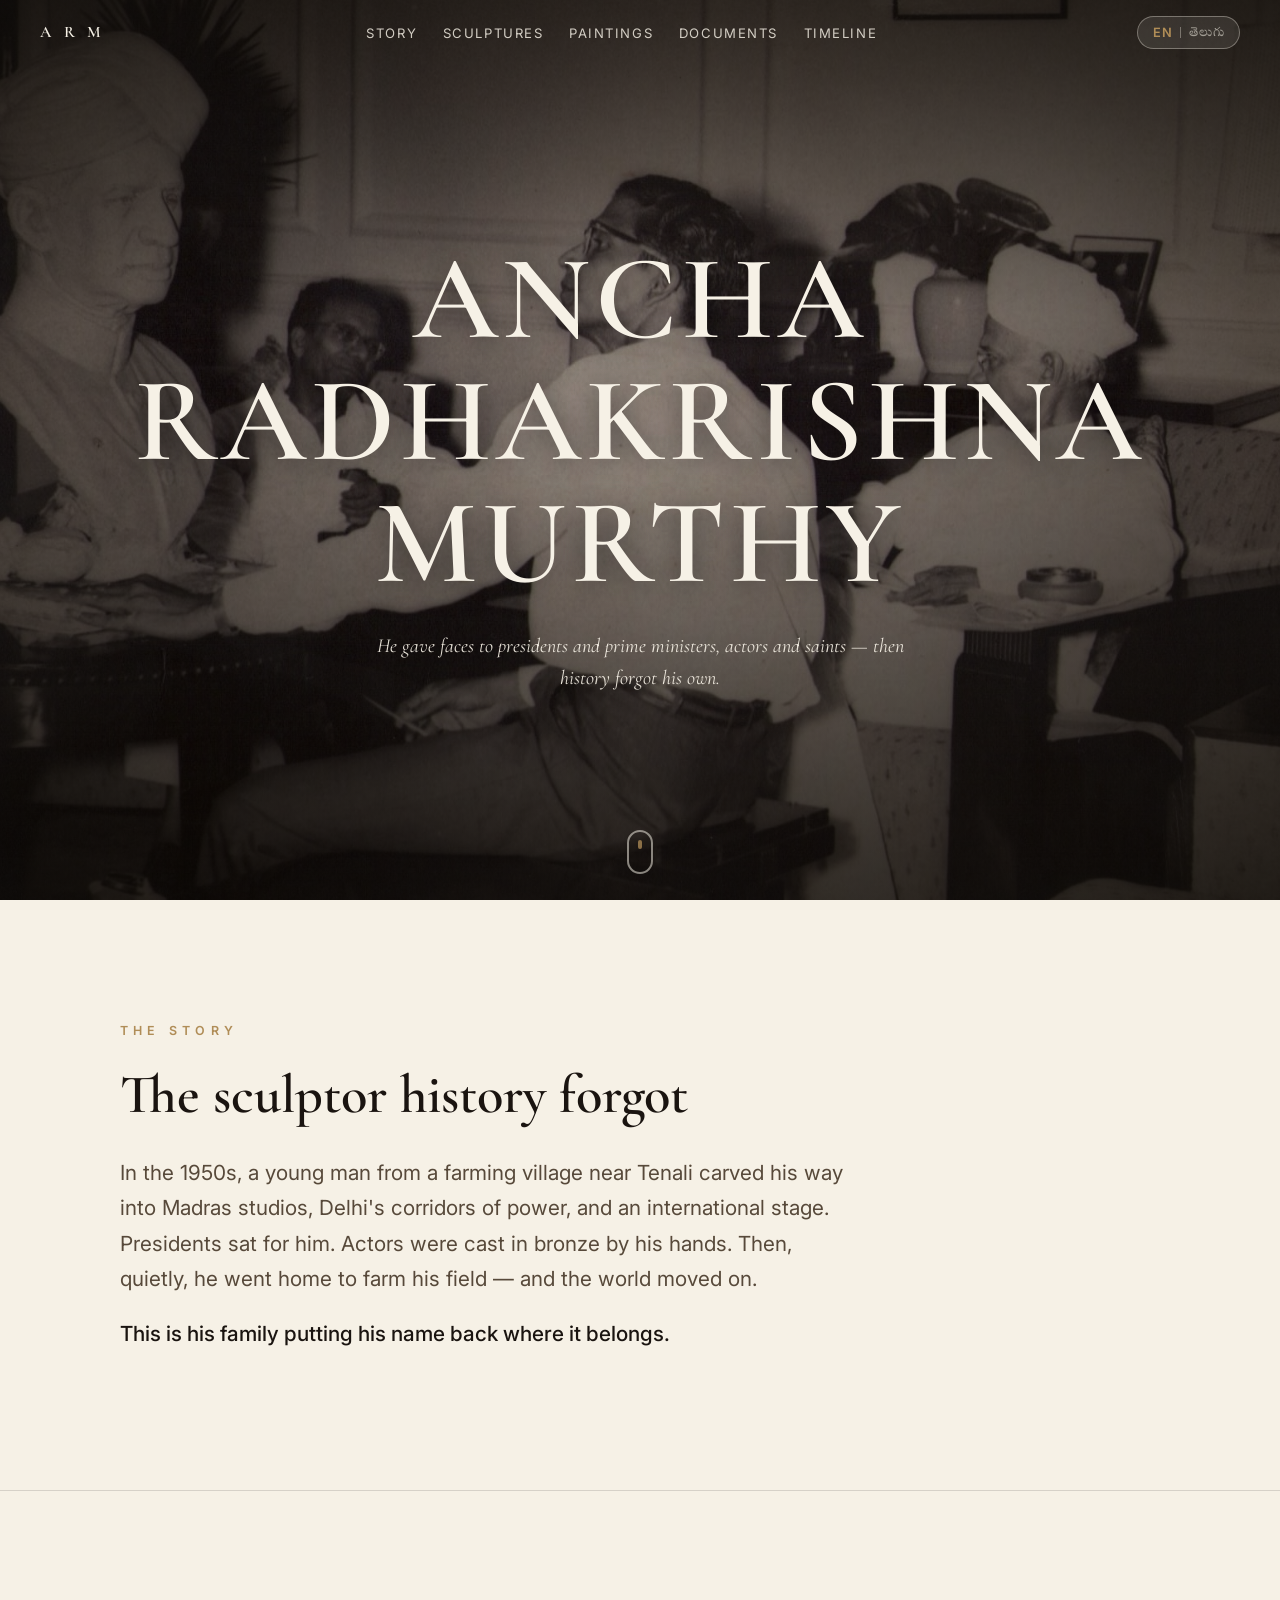
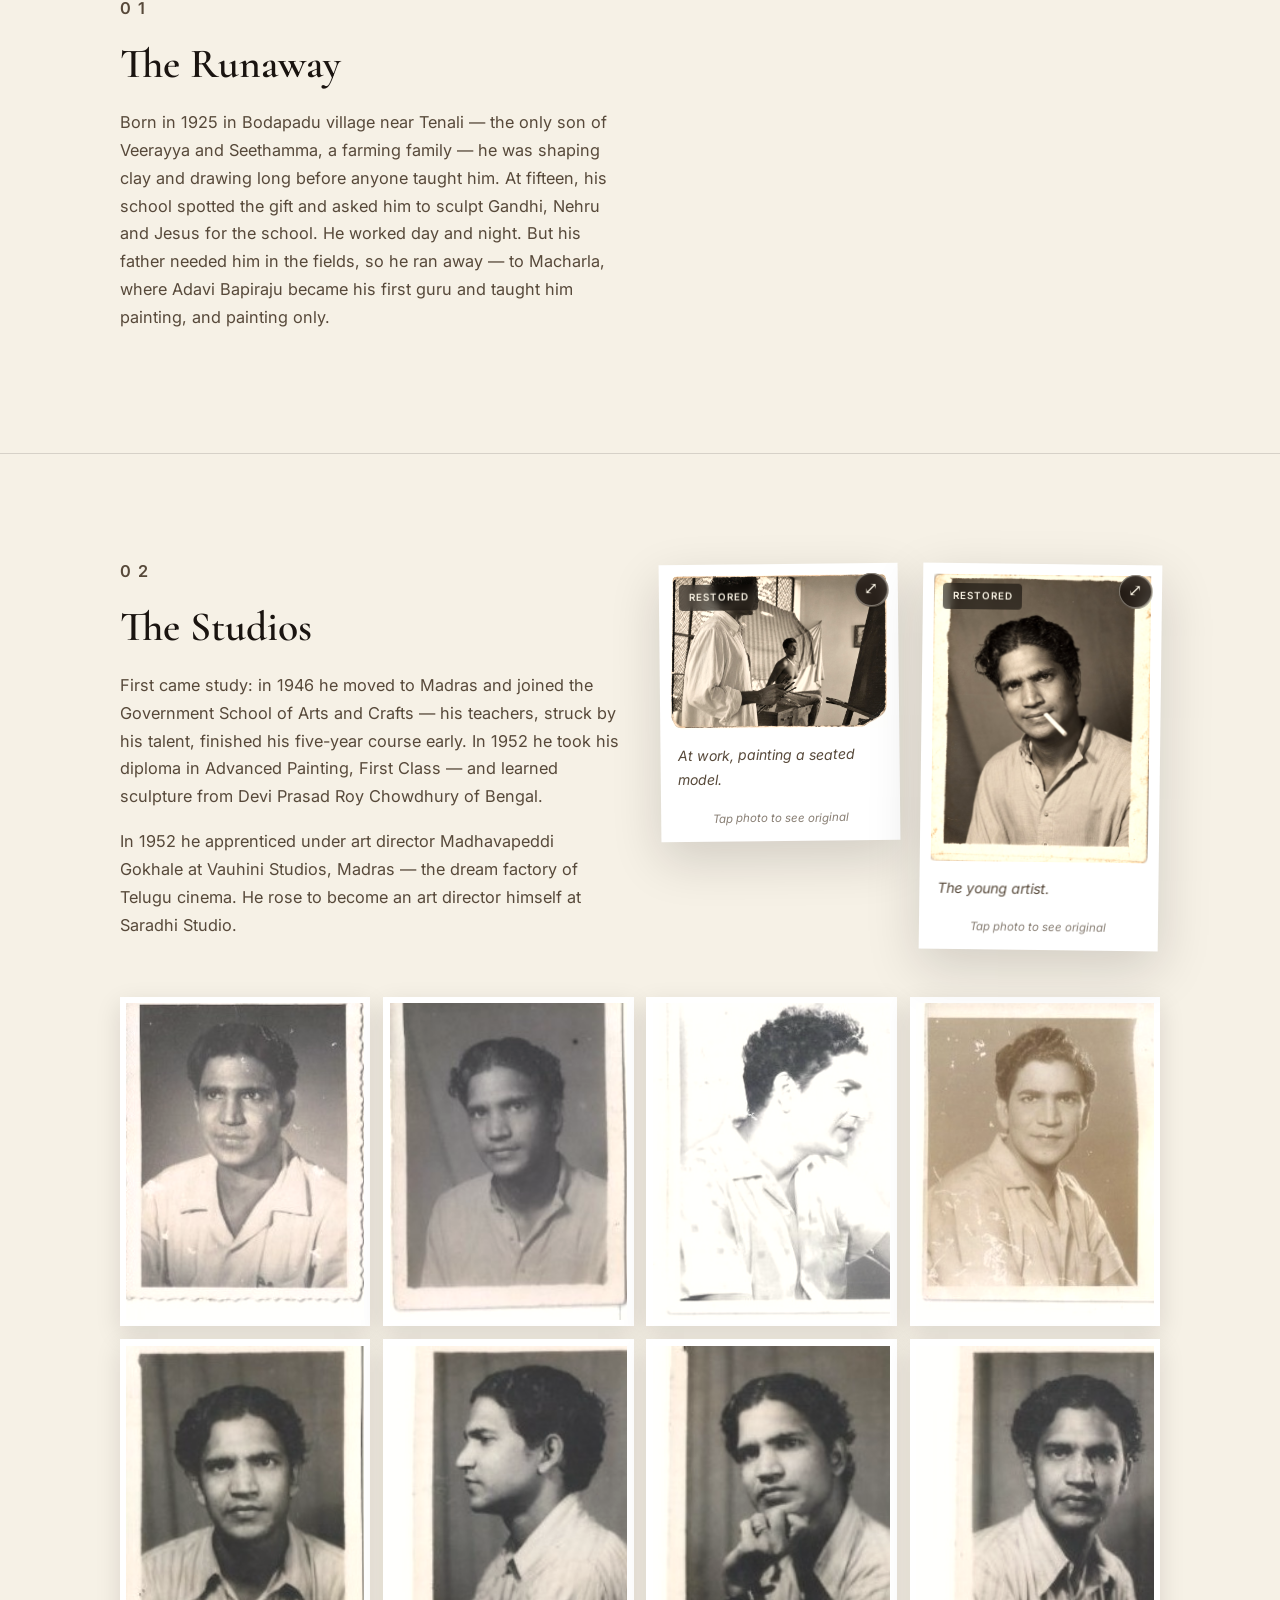
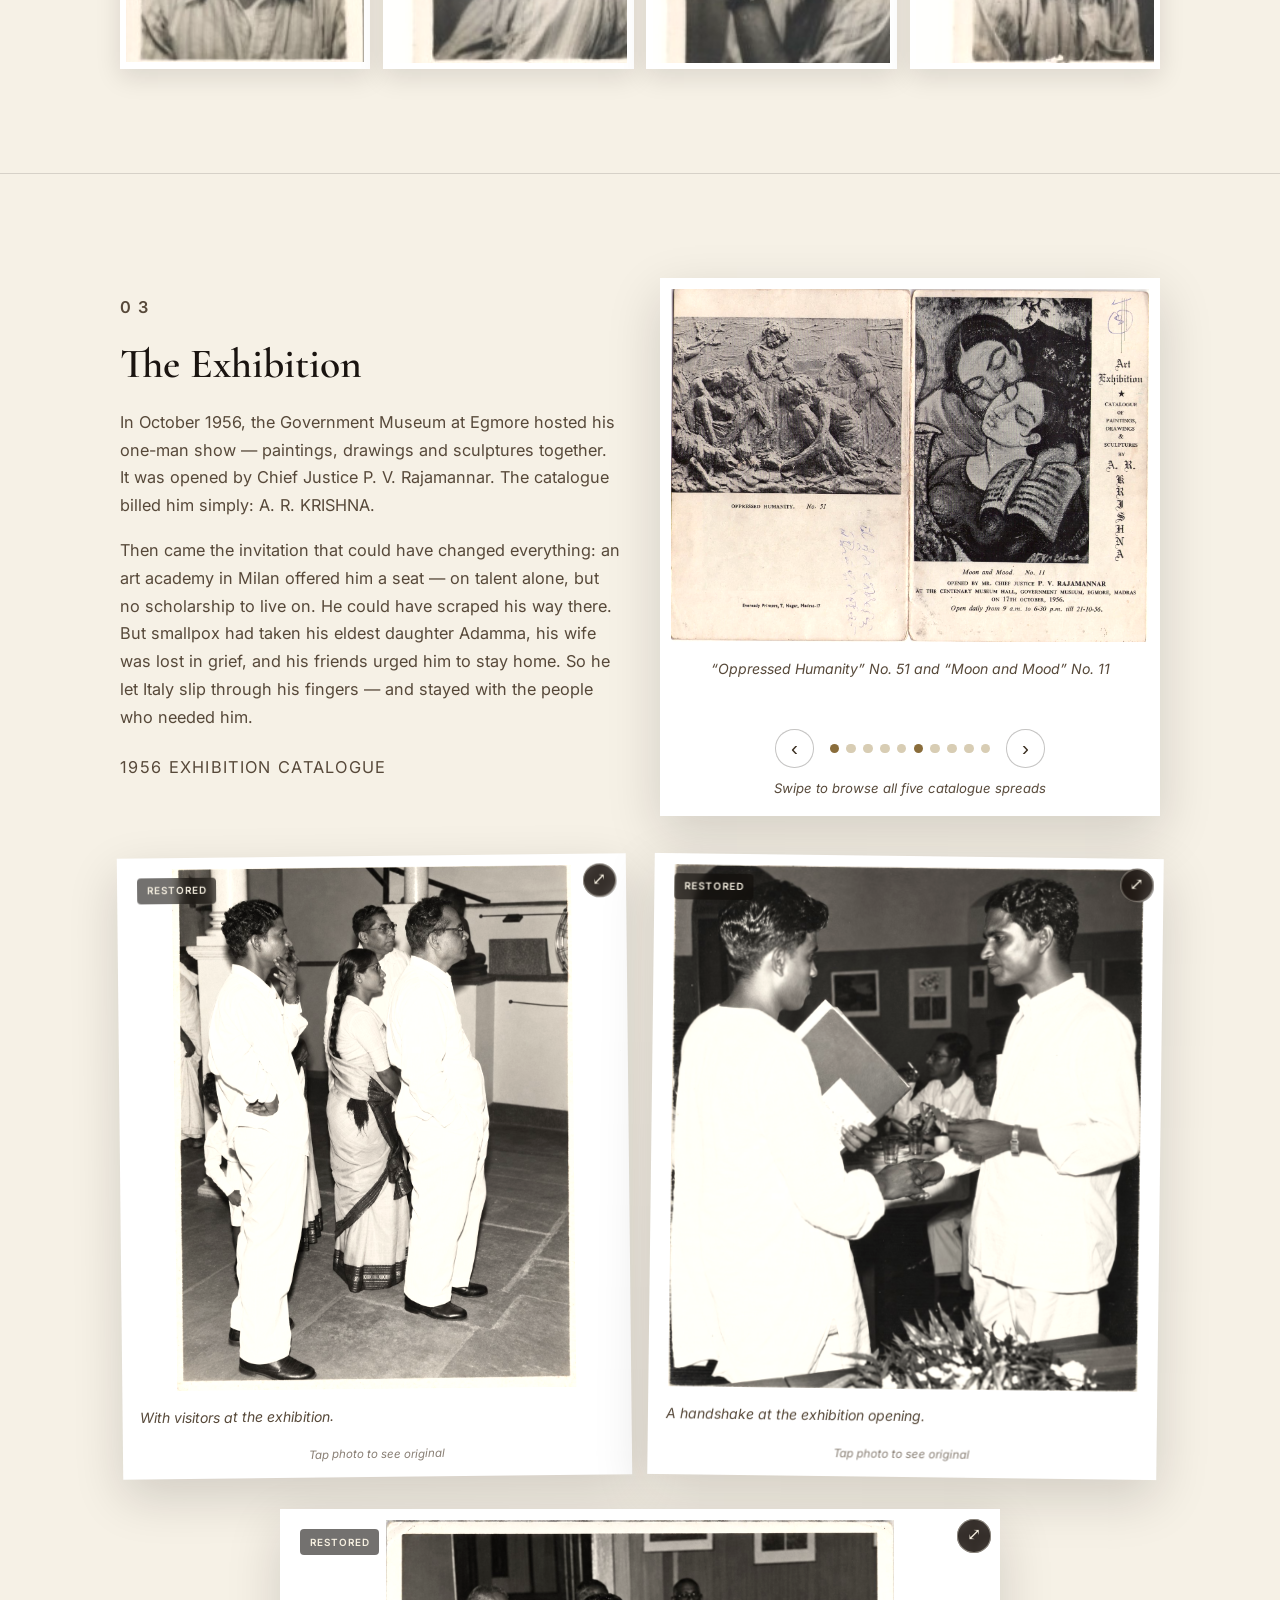
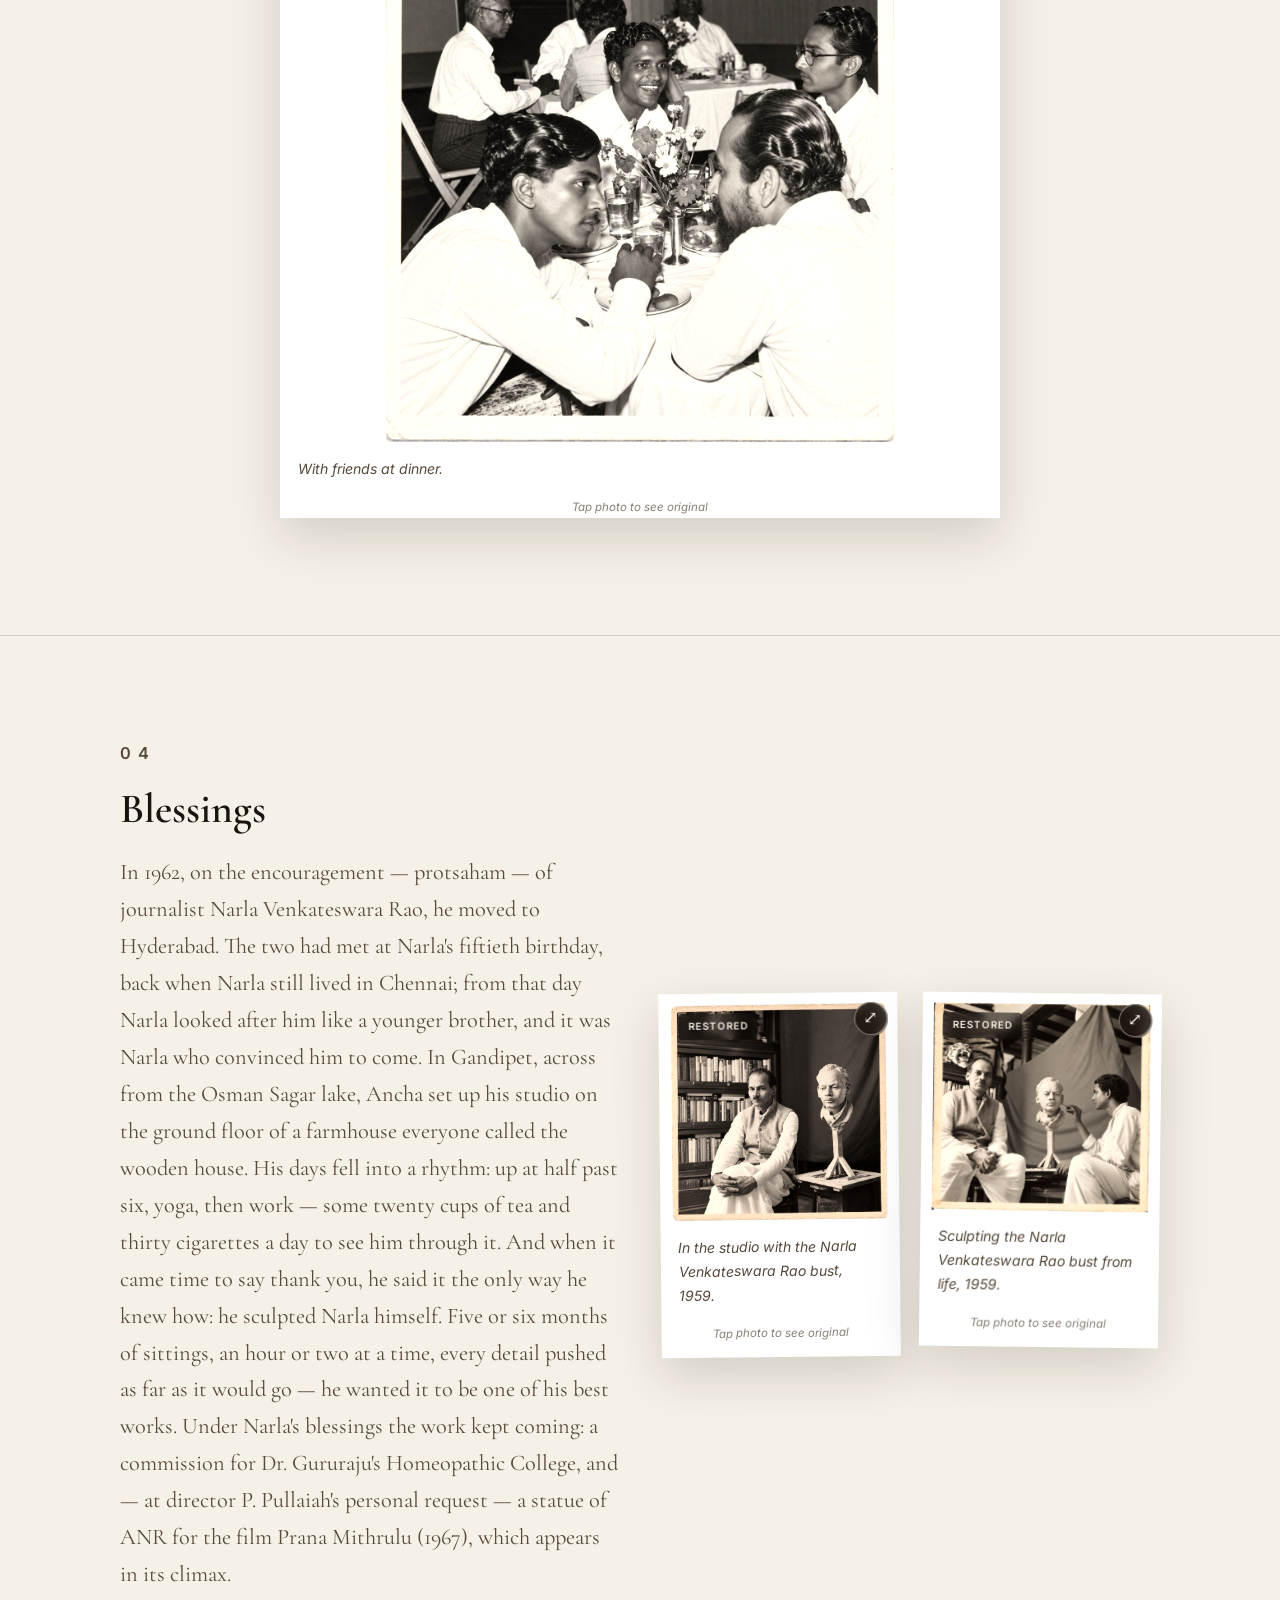
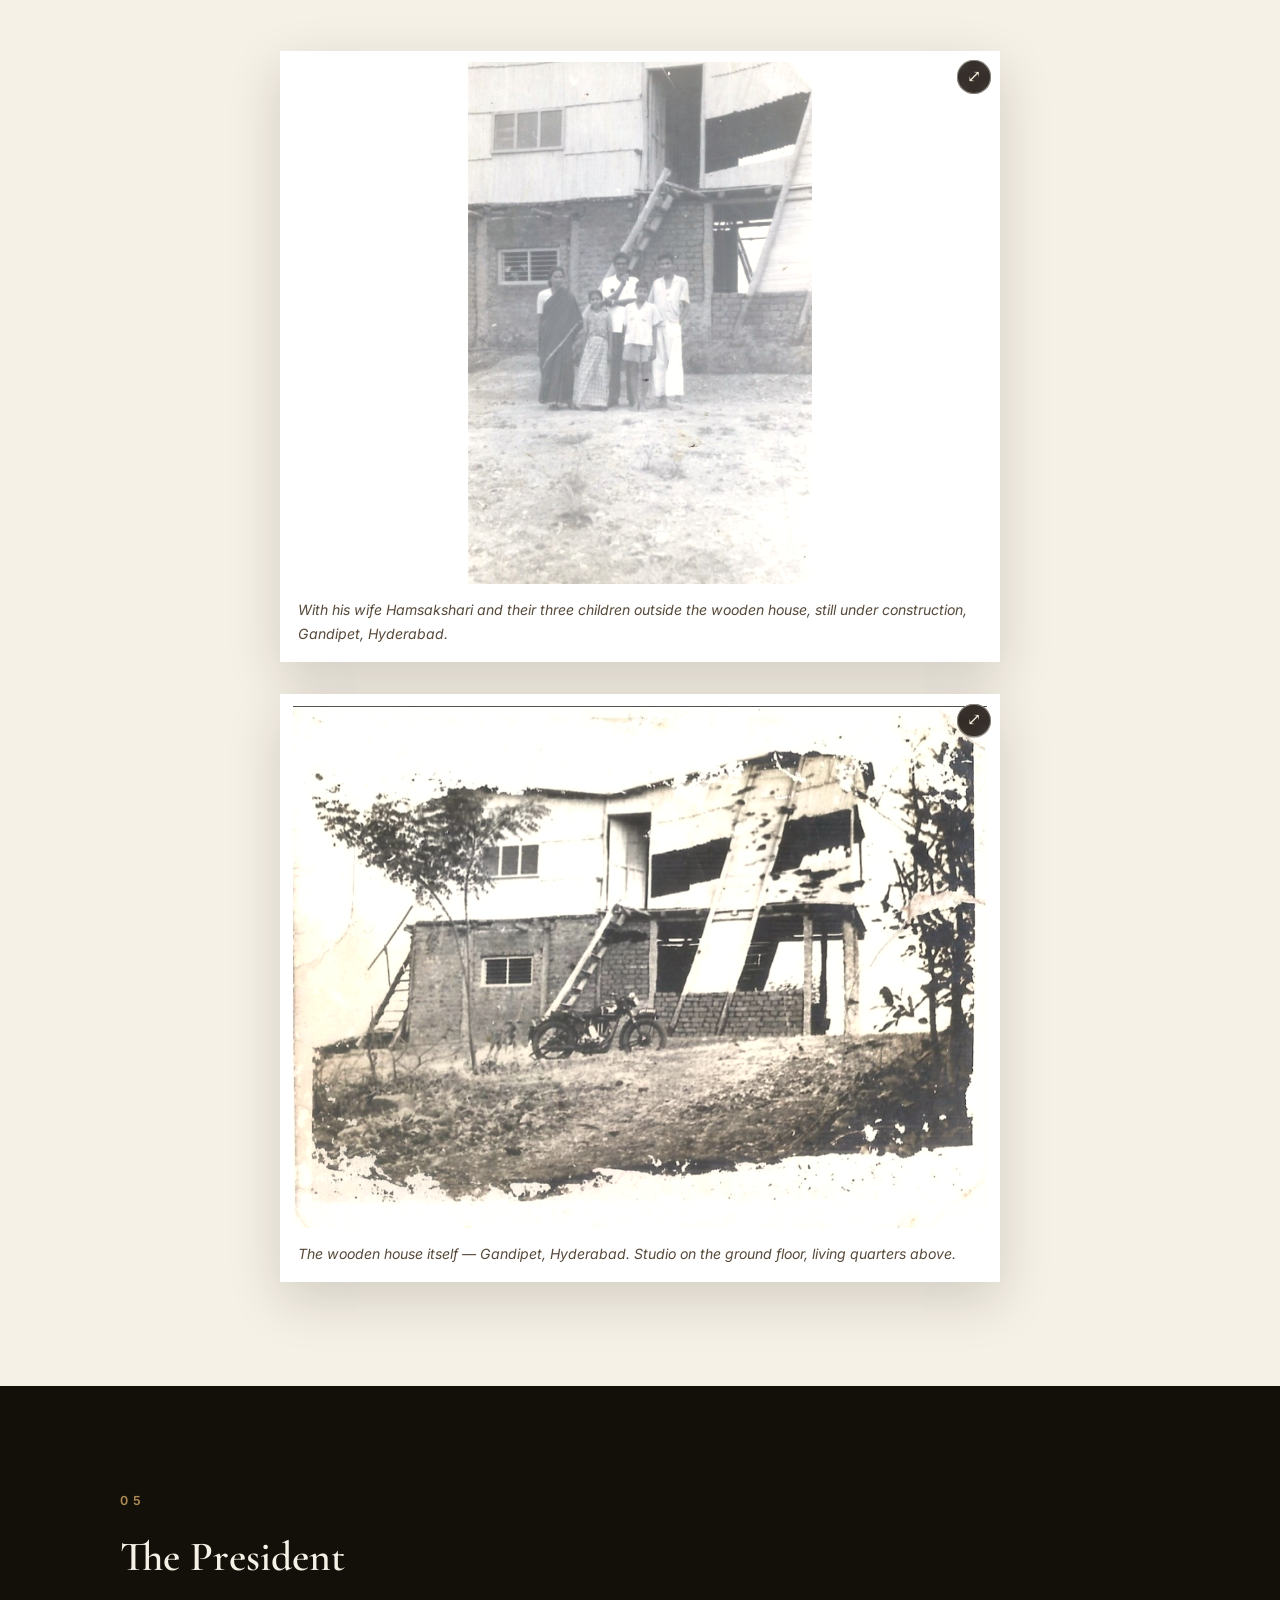
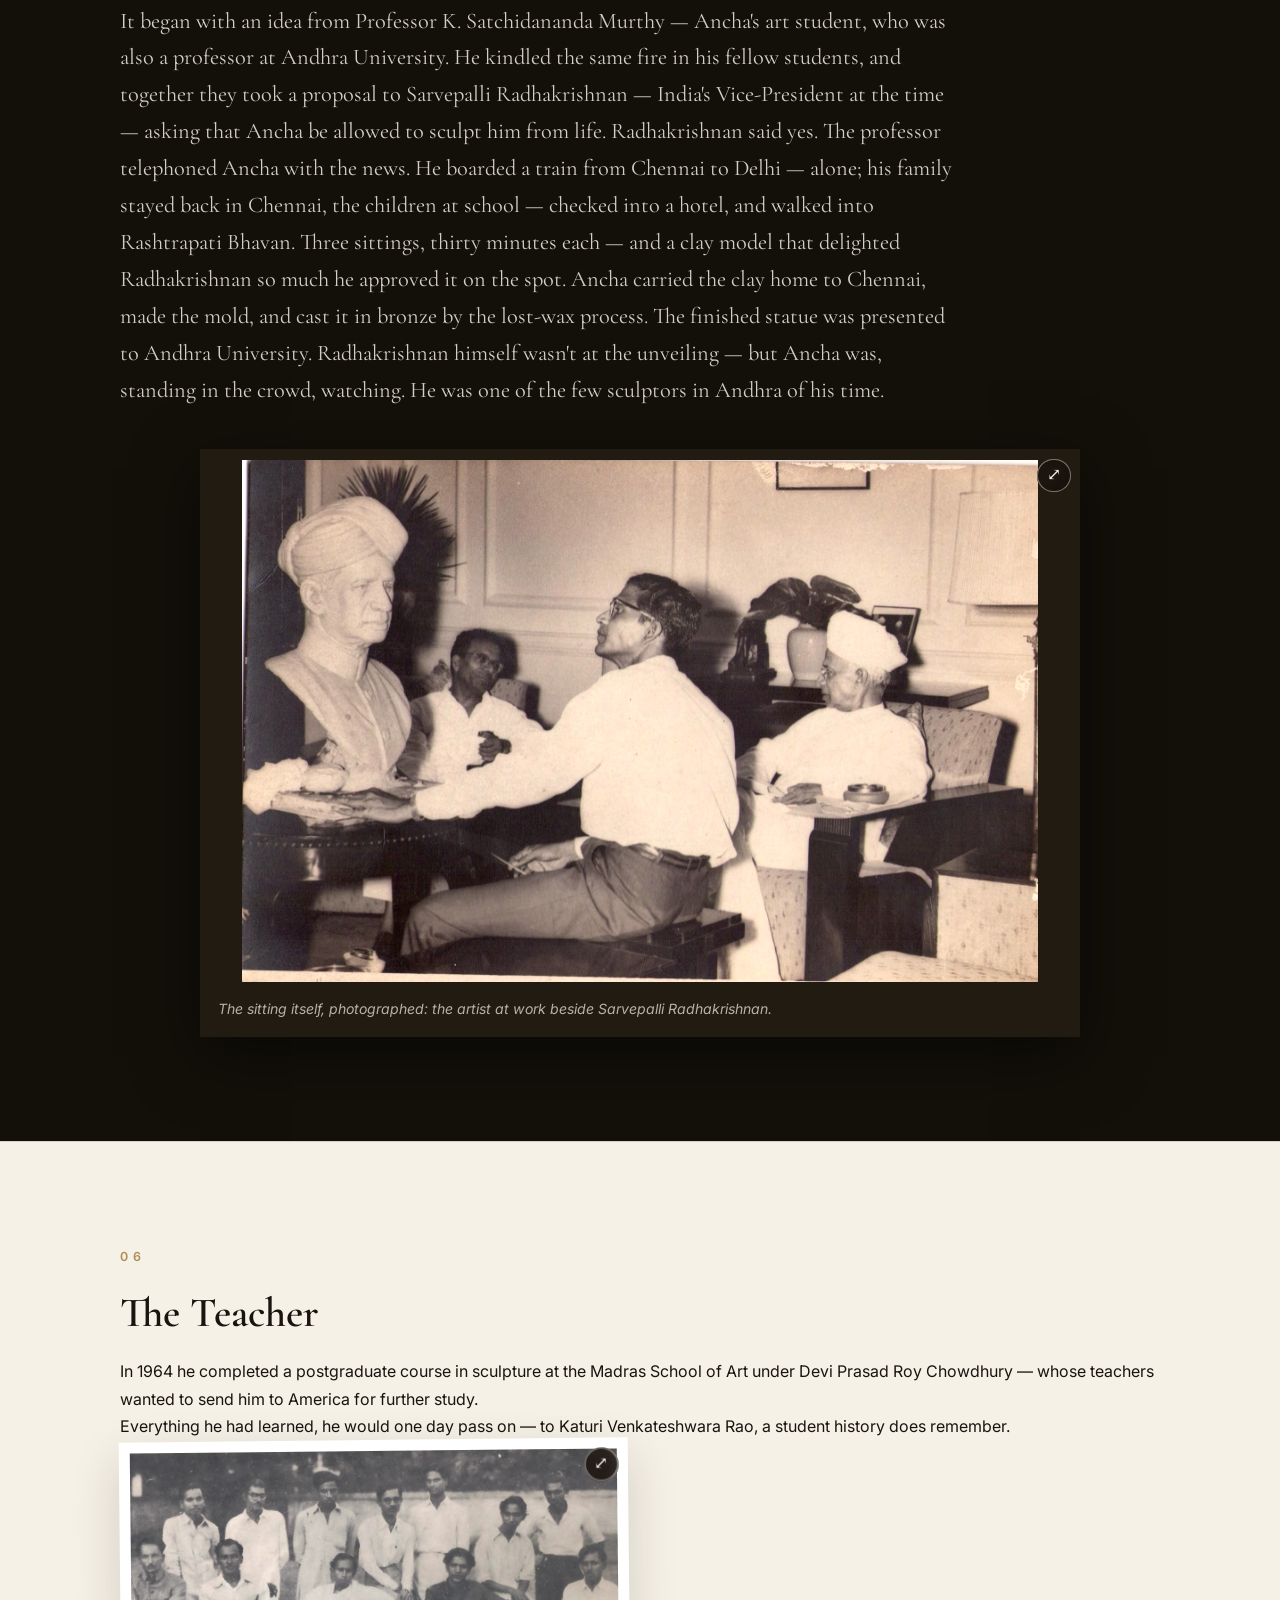
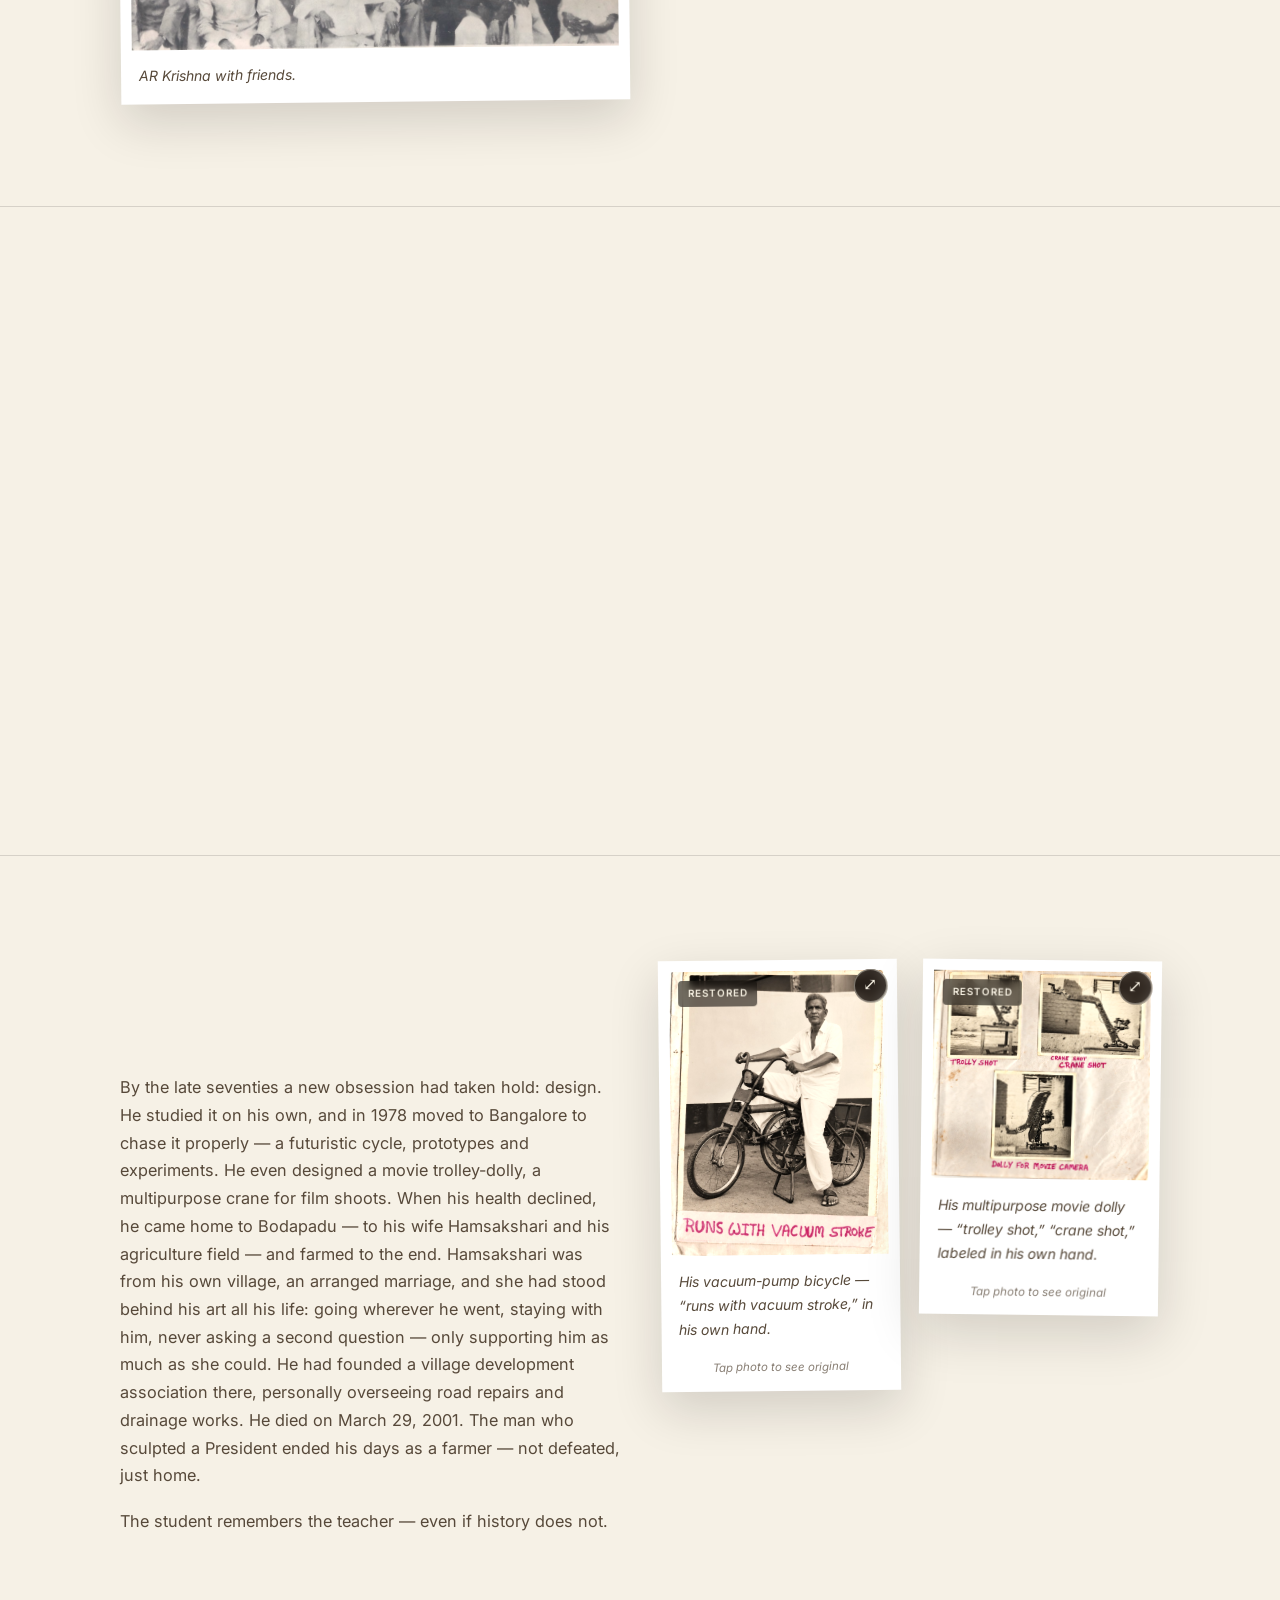
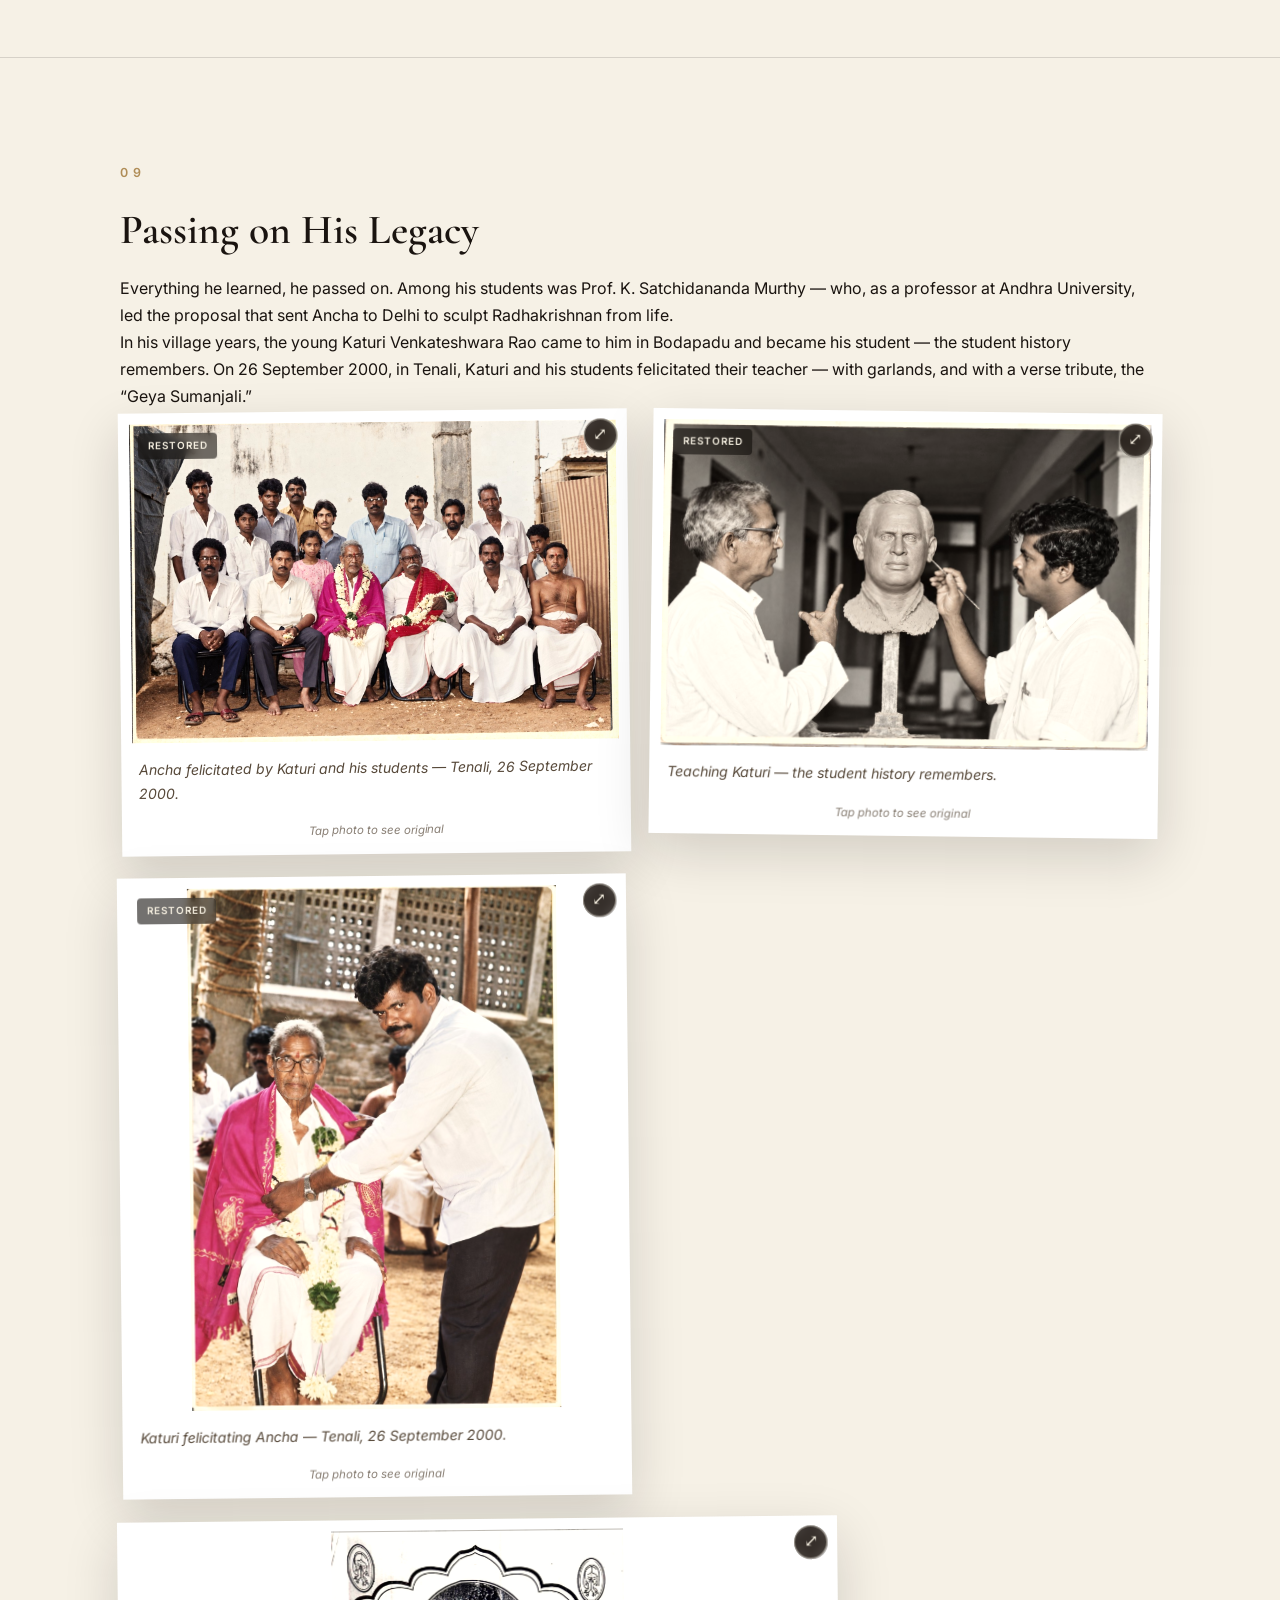
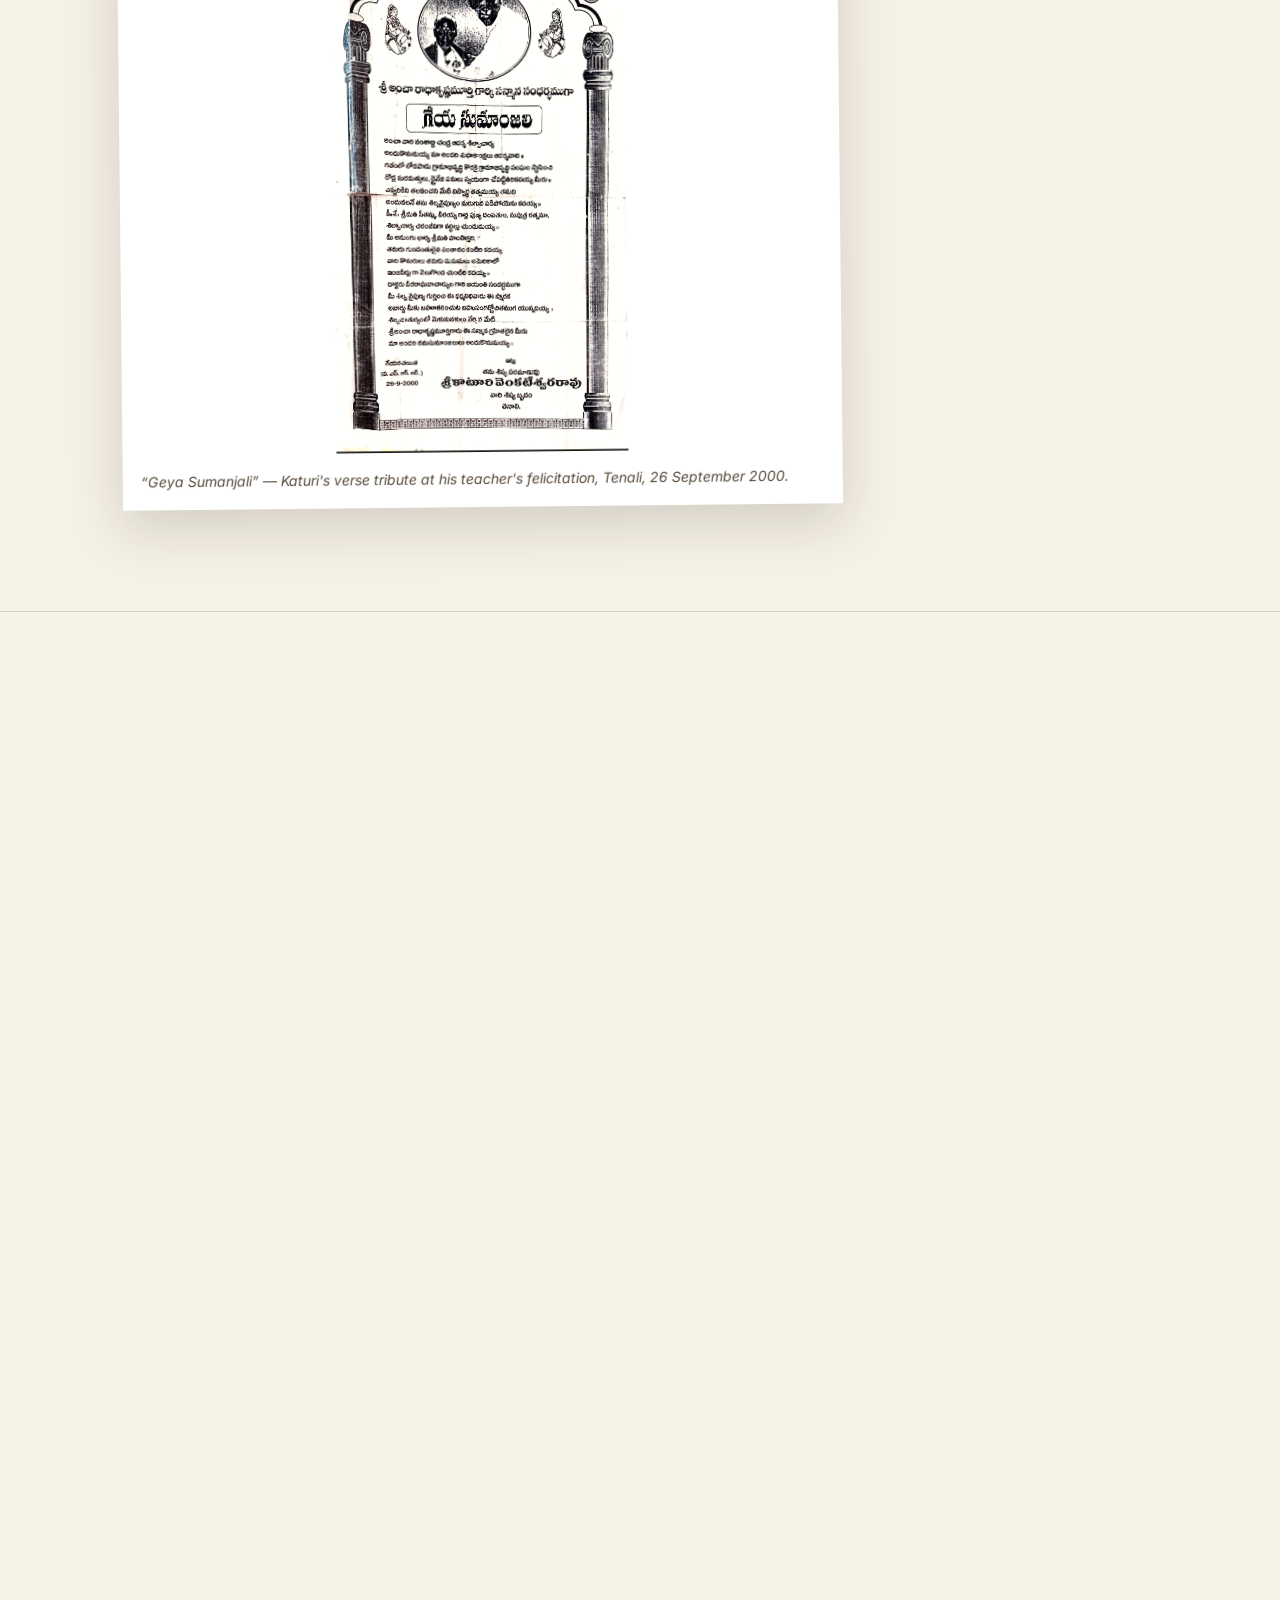
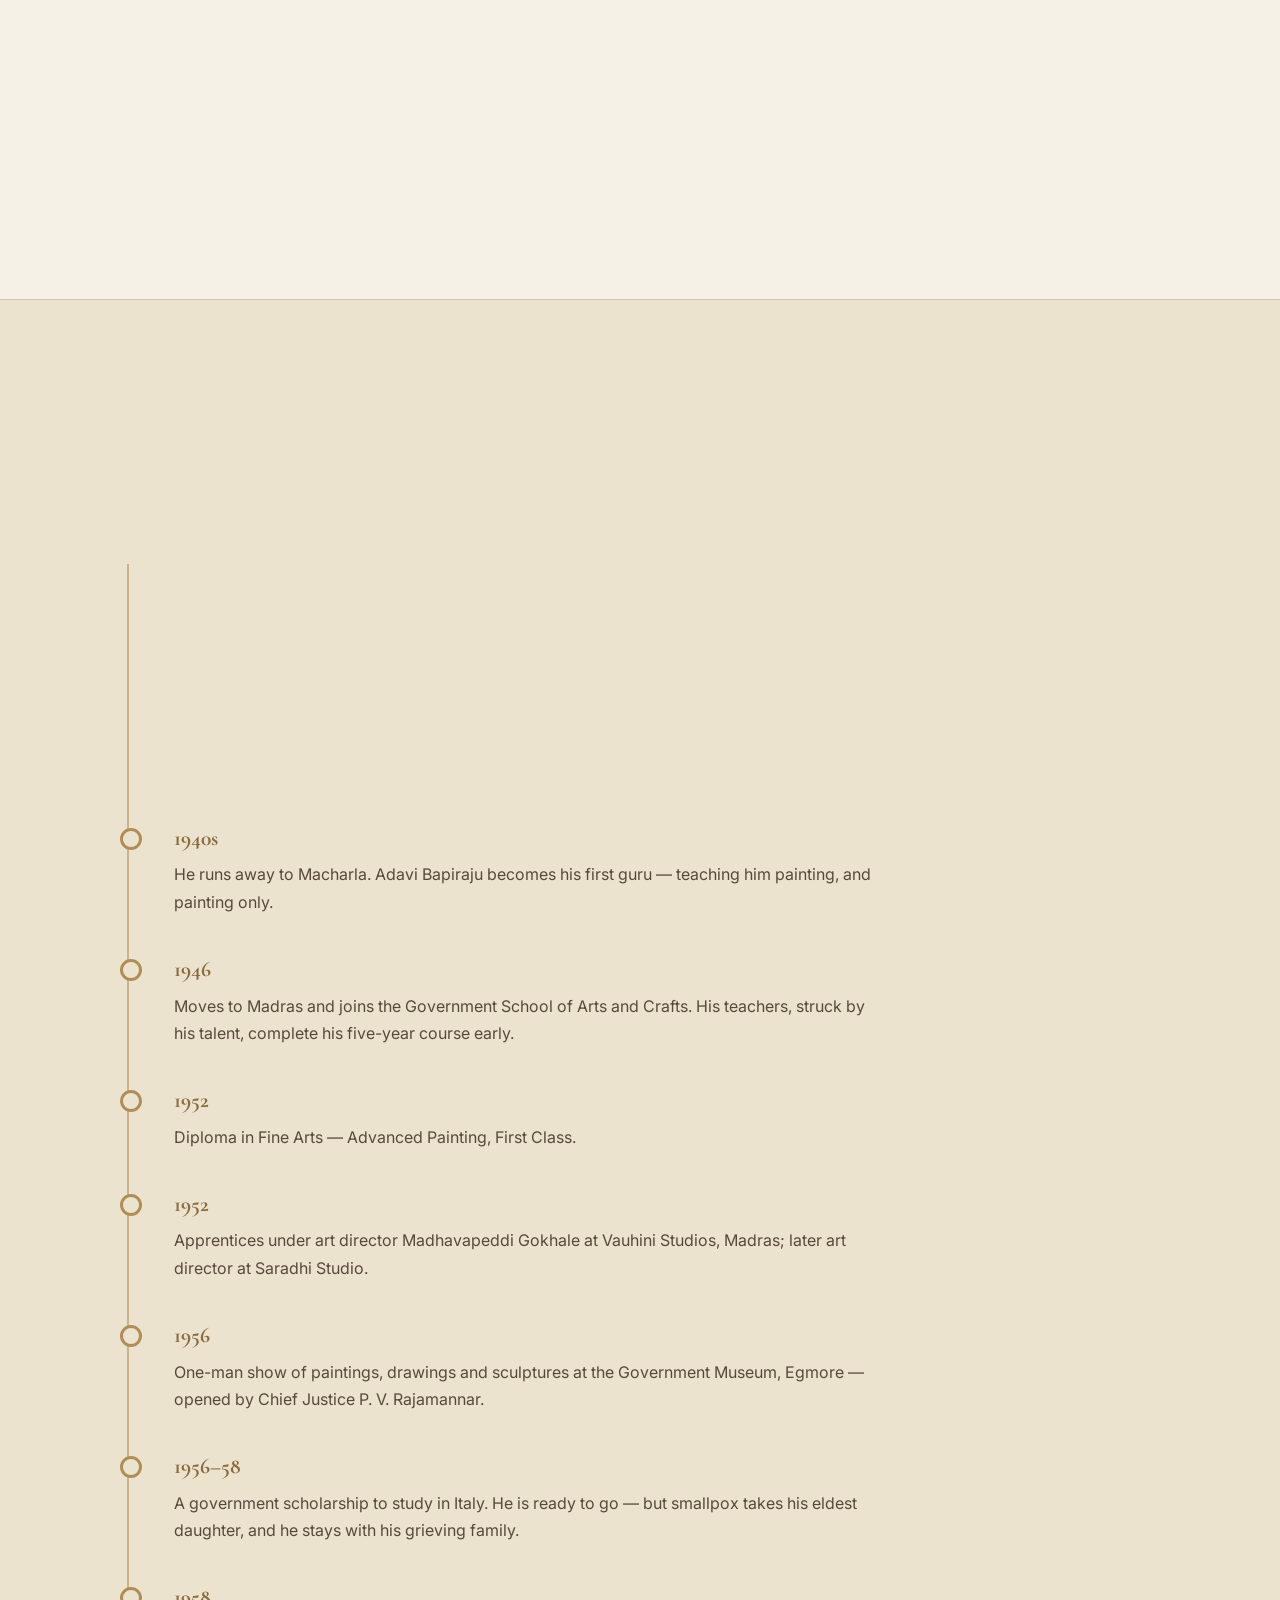
==== commit 59a031ec: "Wire Prakasam back-label" ====
--- a/index.html
+++ b/index.html
@@ -401,7 +401,7 @@
       <div class="gallery-grid">
         <figure class="g-item reveal photo-compare"><div class="compare-frame"><img class="compare-hd" src="assets/images/sculptures/ancha-sculpting-anr-bust-clay-1958-hd.jpg" alt="The artist sculpting the ANR bust" loading="lazy"><img class="compare-orig" src="assets/images/sculptures/ancha-sculpting-anr-bust-clay-1958-original.jpg" alt="" aria-hidden="true" loading="lazy"><span class="restore-tag">Restored</span></div><figcaption data-en="Sculpting ANR (Akkineni Nageswara Rao), 1958" data-te="ANR (అక్కినేని నాగేశ్వరరావు) విగ్రహం మలుస్తూ, 1958">Sculpting ANR (Akkineni Nageswara Rao), 1958</figcaption><p class="tap-hint">Tap photo to see original</p></figure>
         <figure class="g-item reveal photo-compare"><div class="compare-frame"><img class="compare-hd" src="assets/images/sculptures/anr-bust-finished-1958-hd.jpg" alt="Finished bust of ANR (Akkineni Nageswara Rao), with one of Ancha's paintings behind it" loading="lazy"><img class="compare-orig" src="assets/images/sculptures/anr-bust-finished-1958-original.jpg" alt="" aria-hidden="true" loading="lazy"><span class="restore-tag">Restored</span></div><figcaption data-en="ANR (Akkineni Nageswara Rao) — finished bust, 1958, with one of his paintings behind it" data-te="ANR (అక్కినేని నాగేశ్వరరావు) — పూర్తయిన విగ్రహం, 1958, వెనుక ఆయన చిత్రం">ANR (Akkineni Nageswara Rao) — finished bust, 1958, with one of his paintings behind it</figcaption><p class="tap-hint">Tap photo to see original</p></figure>
-        <figure class="g-item reveal"><img src="assets/images/sculptures/tanguturi-prakasam-bust.jpg" alt="Bust of Tanguturi Prakasam" loading="lazy"><figcaption data-en="Tanguturi Prakasam — first Chief Minister of Andhra" data-te="టంగుటూరి ప్రకాశం — ఆంధ్ర తొలి ముఖ్యమంత్రి">Tanguturi Prakasam — first Chief Minister of Andhra</figcaption></figure>
+        <figure class="g-item reveal photo-compare" data-badge-a-en="Front" data-badge-a-te="ముందు" data-badge-b-en="Back" data-badge-b-te="వెనుక"><div class="compare-frame"><img class="compare-hd" src="assets/images/sculptures/tanguturi-prakasam-bust.jpg" alt="Tanguturi Prakasam — bronze unveiled at Singareni Collieries" loading="lazy"><img class="compare-orig" src="assets/images/documents/prakasam-bust-back-label.jpg" alt="Back of Tanguturi Prakasam bust with artist's handwritten note" aria-hidden="true" loading="lazy"><span class="restore-tag">Front</span></div><figcaption data-en="Tanguturi Prakasam — bronze unveiled at Singareni Collieries" data-te="టంగుటూరి ప్రకాశం — ఆంధ్ర తొలి ముఖ్యమంత్రి">Tanguturi Prakasam — bronze unveiled at Singareni Collieries</figcaption><p class="tap-hint">Tap photo to see back</p></figure>
         <figure class="g-item reveal photo-compare" data-badge-a-en="Front" data-badge-a-te="ముందు" data-badge-b-en="Back" data-badge-b-te="వెనుక"><div class="compare-frame"><img class="compare-hd" src="assets/images/sculptures/kopalle-hanumantha-rao-bust.jpg" alt="Kopalle Hanumantha Rao — founder, National College, Machilipatnam" loading="lazy"><img class="compare-orig" src="assets/images/documents/kopalle-hanumantha-rao-back-label.jpg" alt="Back of Kopalle Hanumantha Rao — founder, National College, Machilipatnam with artist's handwritten title" aria-hidden="true" loading="lazy"><span class="restore-tag">Front</span></div><figcaption data-en="Kopalle Hanumantha Rao — founder, National College, Machilipatnam" data-te="కొపల్లె హనుమంతరావు — నేషనల్ కాలేజీ వ్యవస్థాపకుడు, మచిలీపట్నం">Kopalle Hanumantha Rao — founder, National College, Machilipatnam</figcaption><p class="tap-hint">Tap photo to see back</p></figure>
         <figure class="g-item reveal"><img src="assets/images/sculptures/anr-bust-bronze-profile-1958.jpg" alt="ANR bust, finished bronze, profile view" loading="lazy"><figcaption data-en="ANR — finished bronze, 1958. Gifted to the actor; kept in his house." data-te="ANR — కాంస్య రూపం, 1958. నటుడికి బహుమతిగా ఇచ్చాడు; ఆయన ఇంట్లోనే ఉంది.">ANR — finished bronze, 1958. Gifted to the actor; kept in his house.</figcaption></figure>
                 <figure class="g-item reveal photo-compare"><div class="compare-frame"><img class="compare-hd" src="assets/images/sculptures/duggirala-head-study-clay-hd.jpg" alt="Duggirala Gopala Krishnayya — head study in clay" loading="lazy"><img class="compare-orig" src="assets/images/sculptures/duggirala-head-study-clay-original.jpg" alt="" aria-hidden="true" loading="lazy"><span class="restore-tag">Restored</span></div><figcaption>Duggirala Gopala Krishnayya — head study in clay, before the full statue</figcaption></figure>
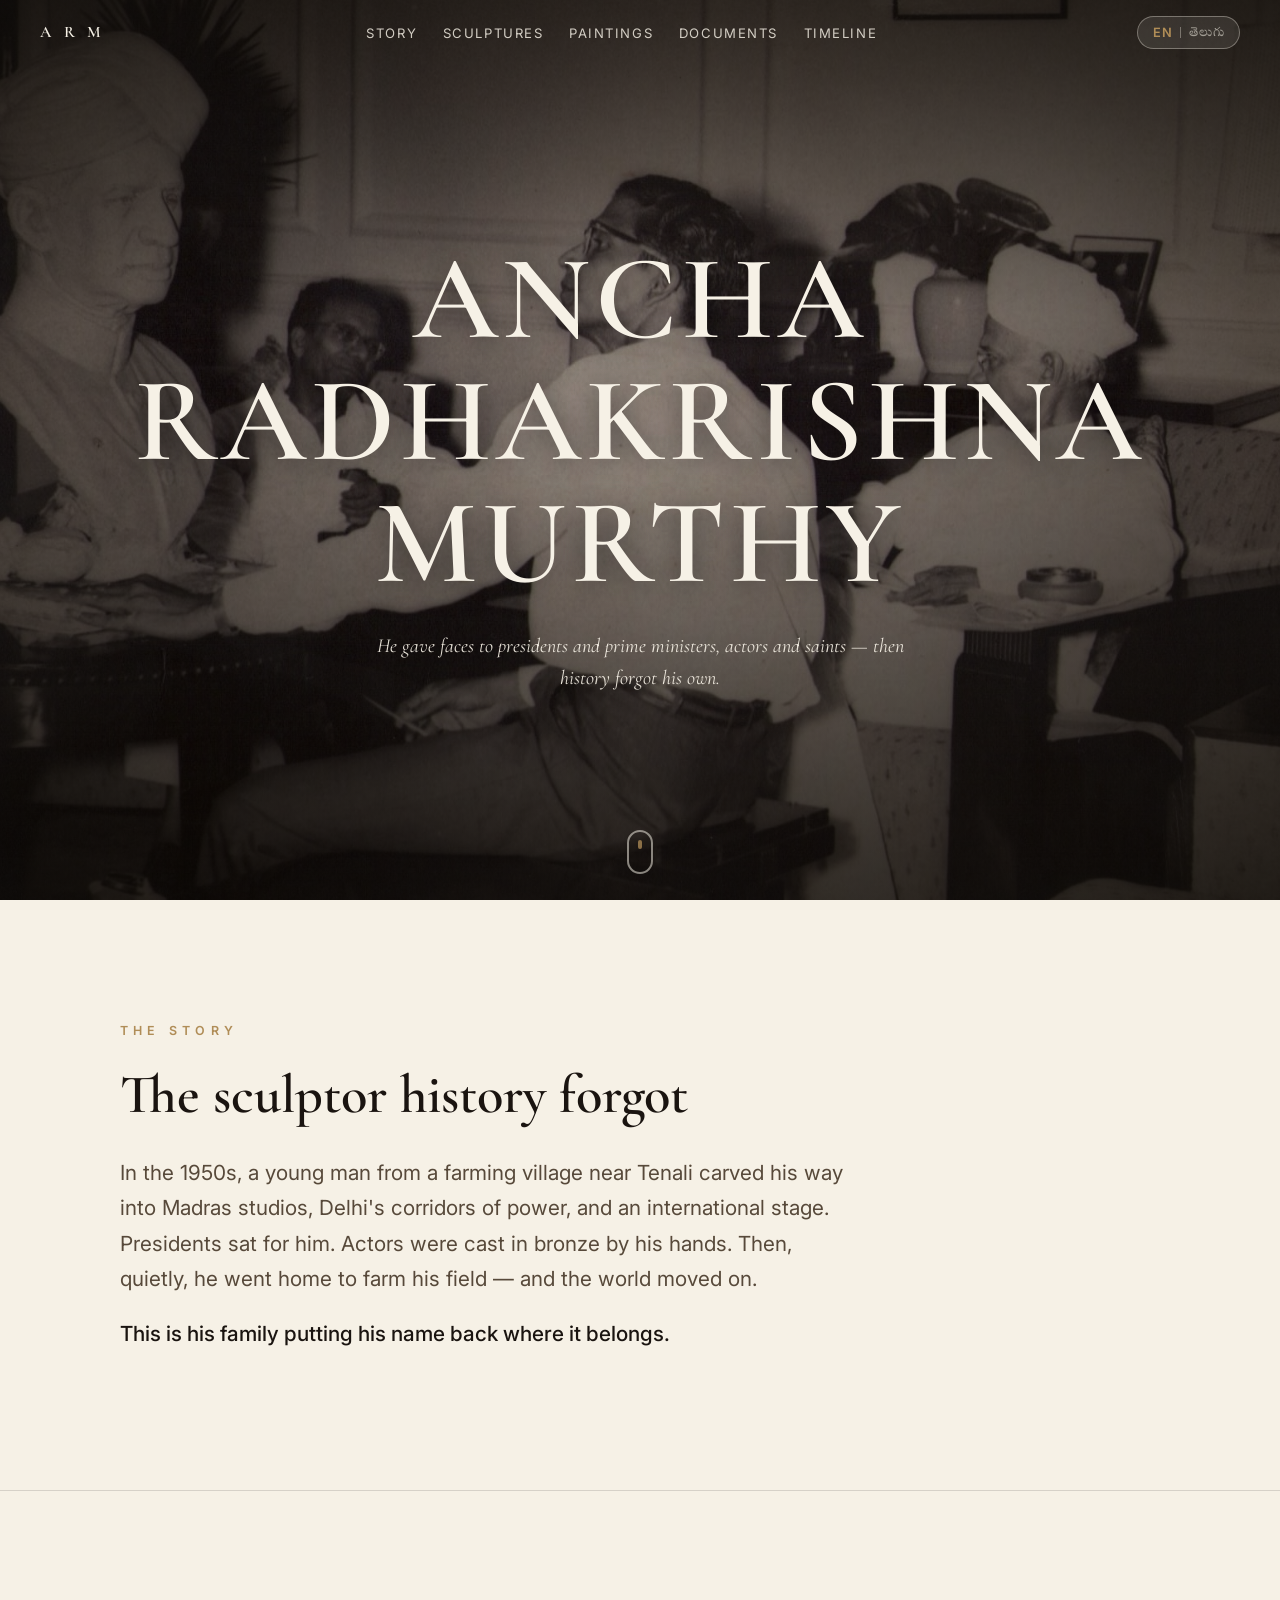
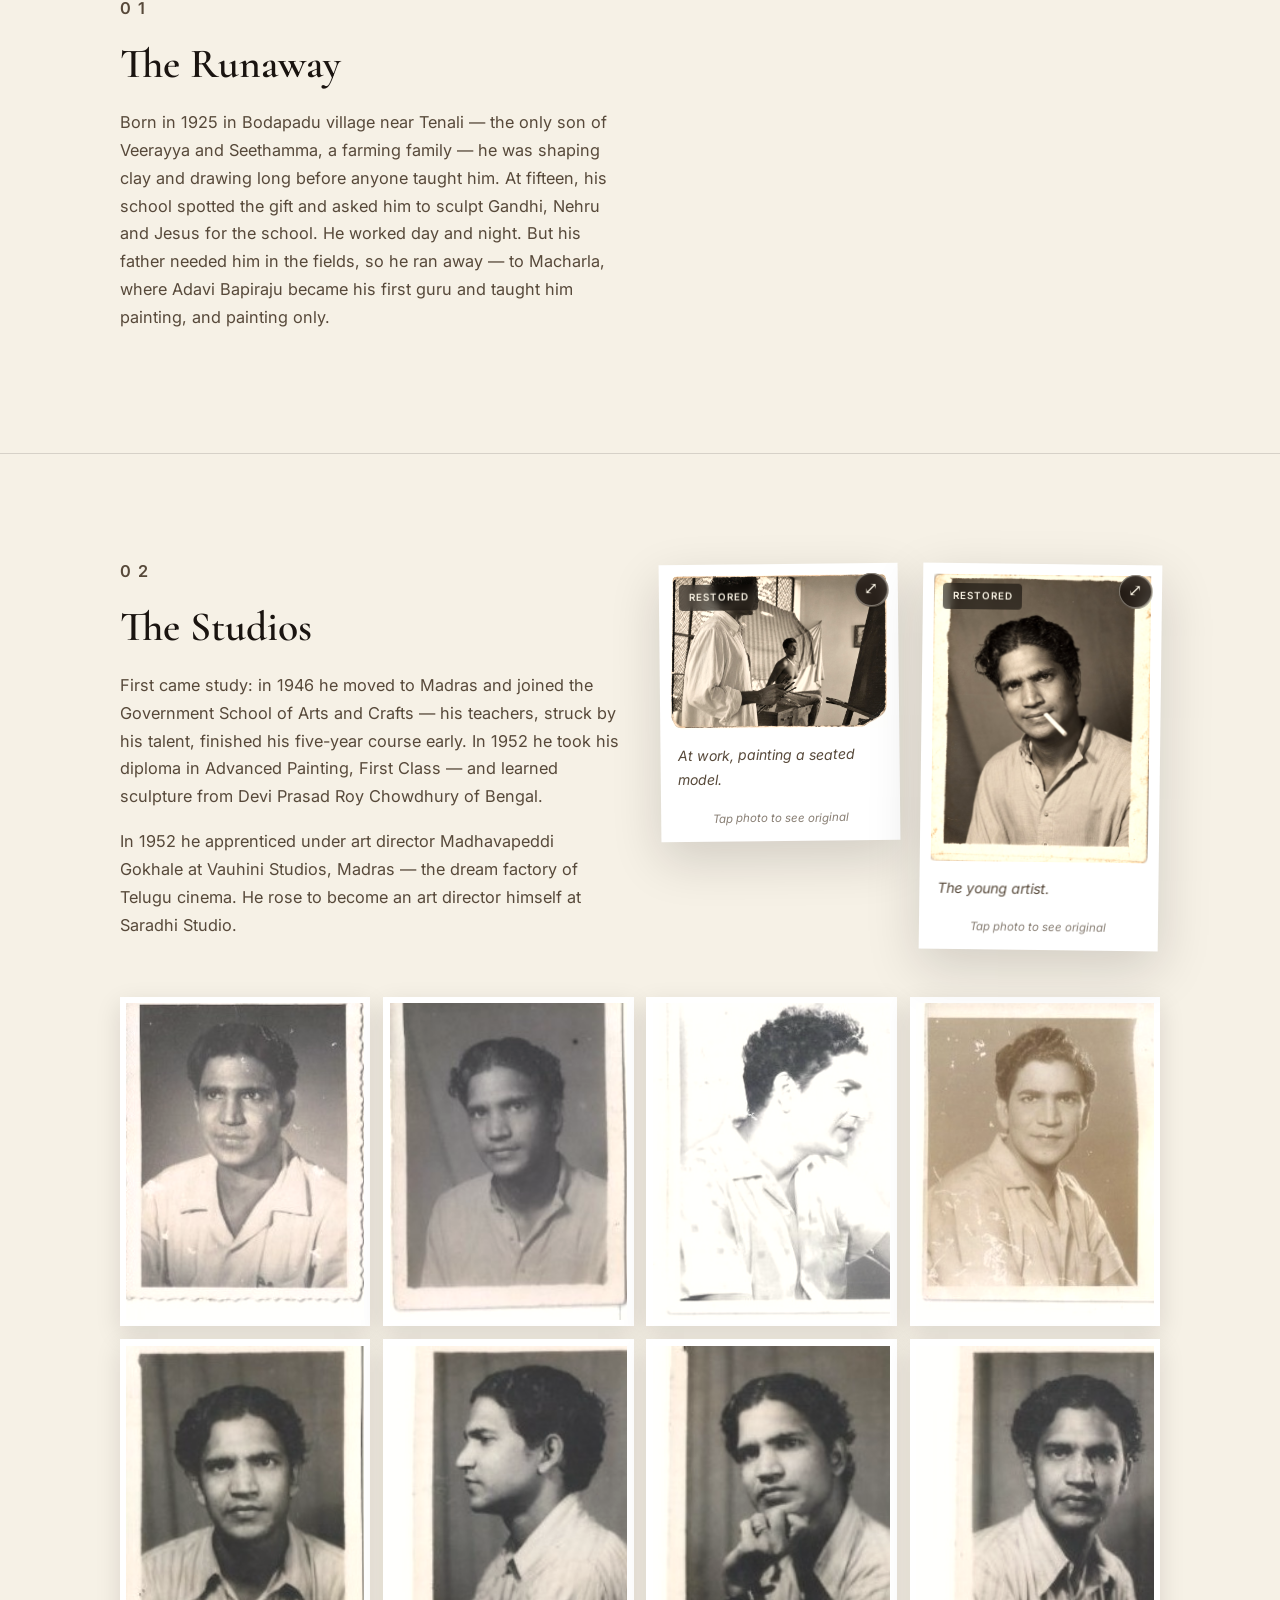
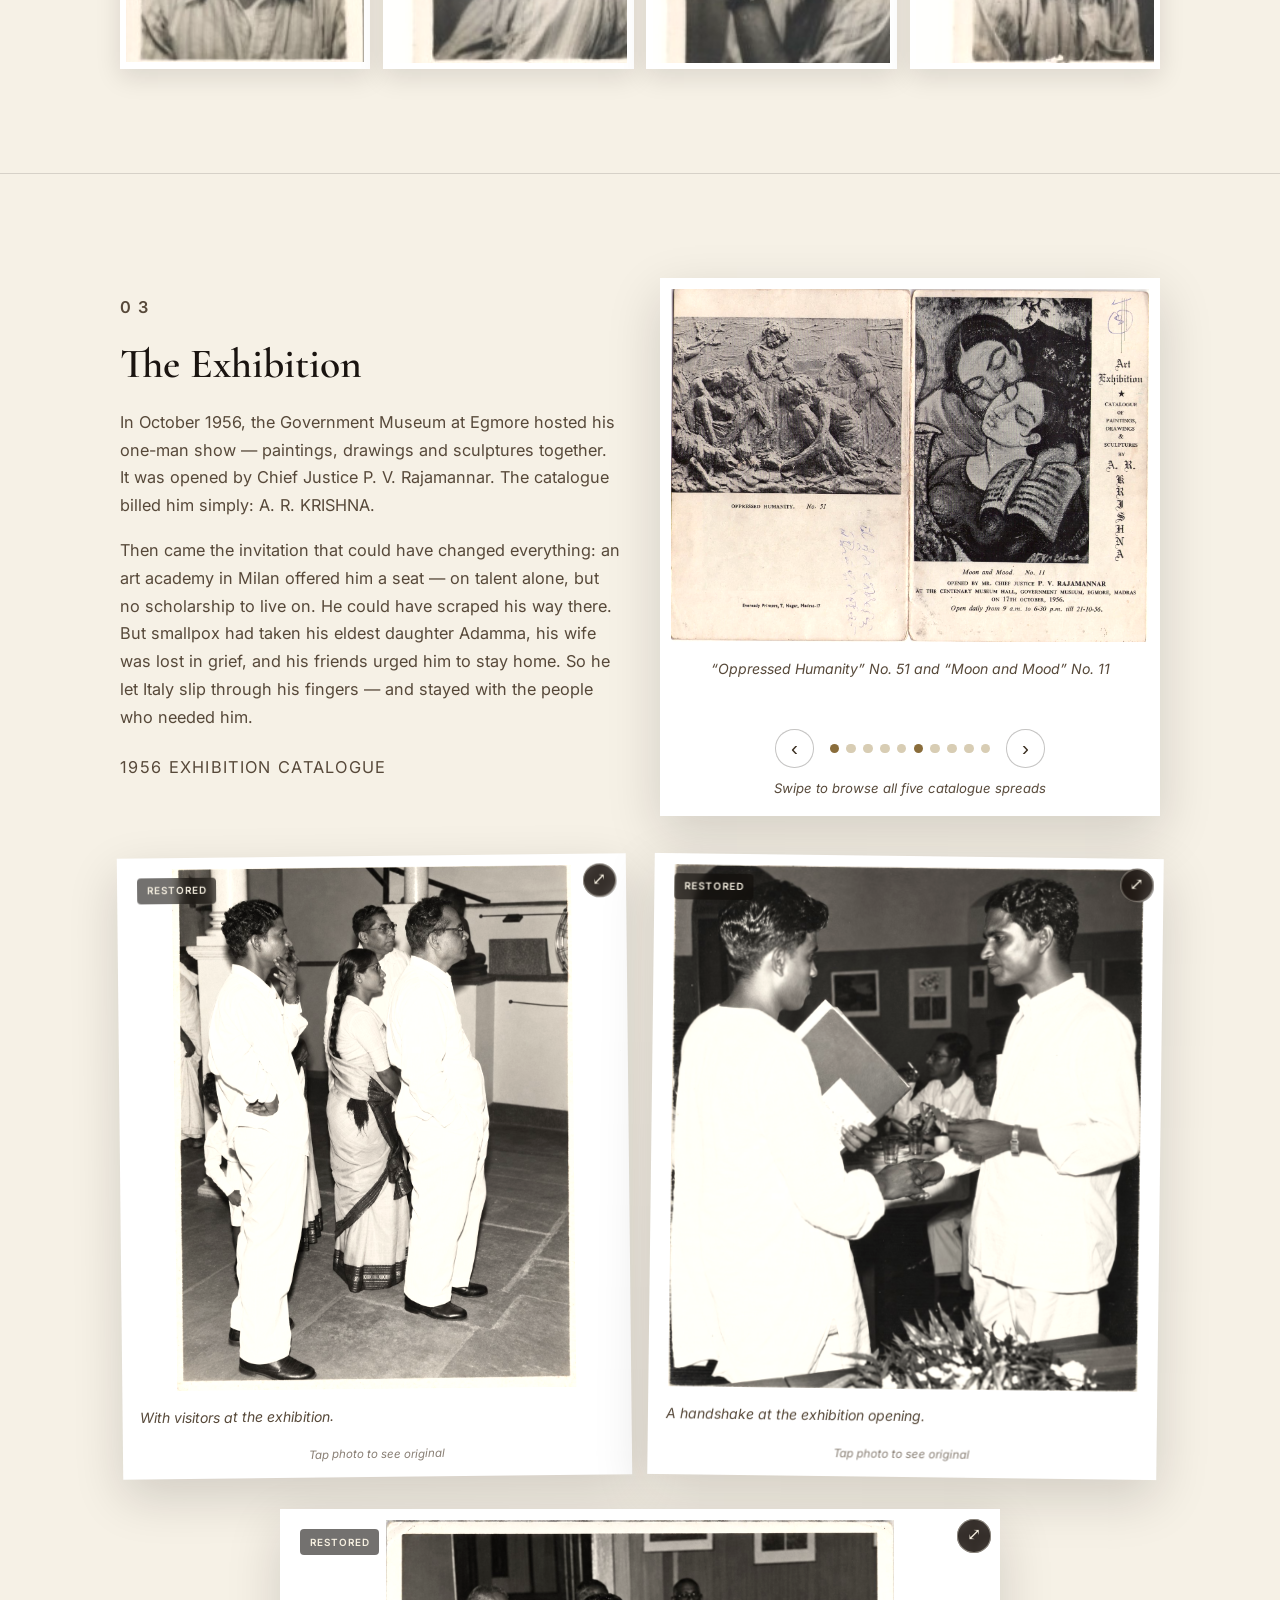
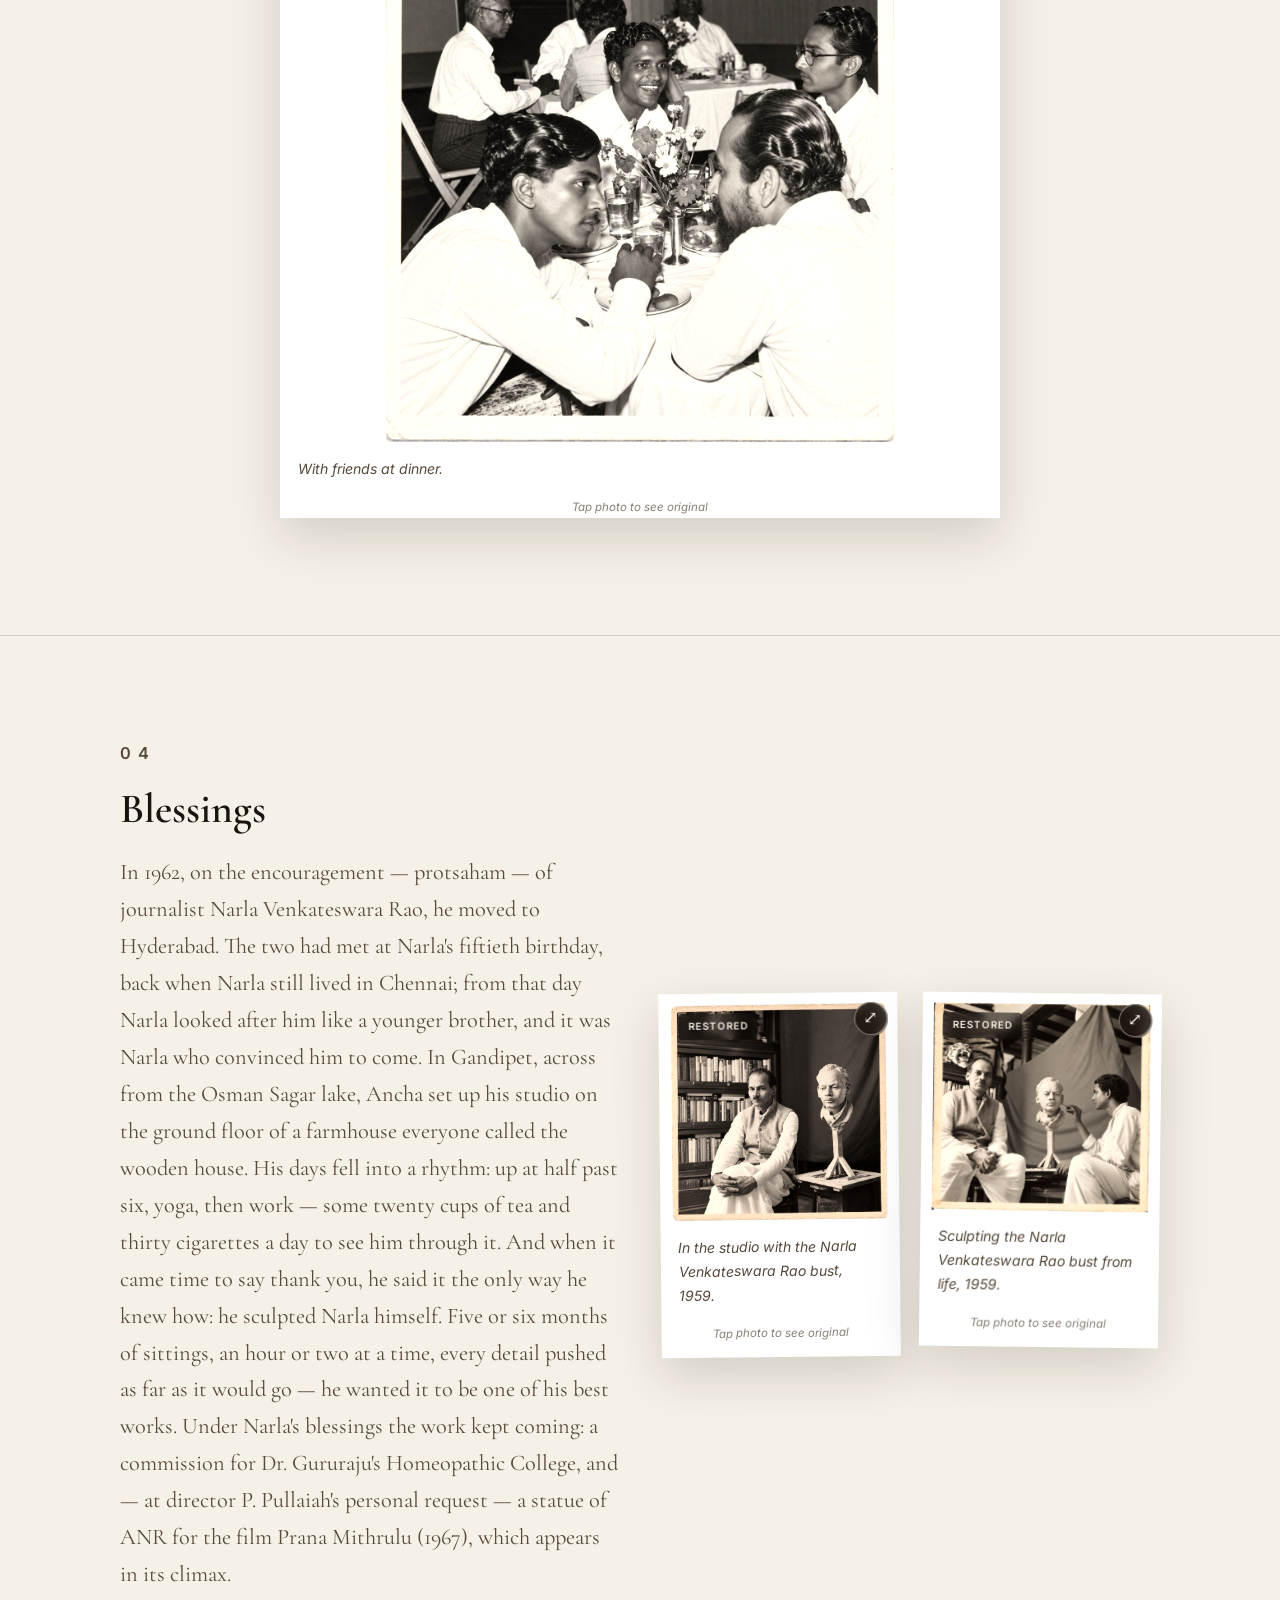
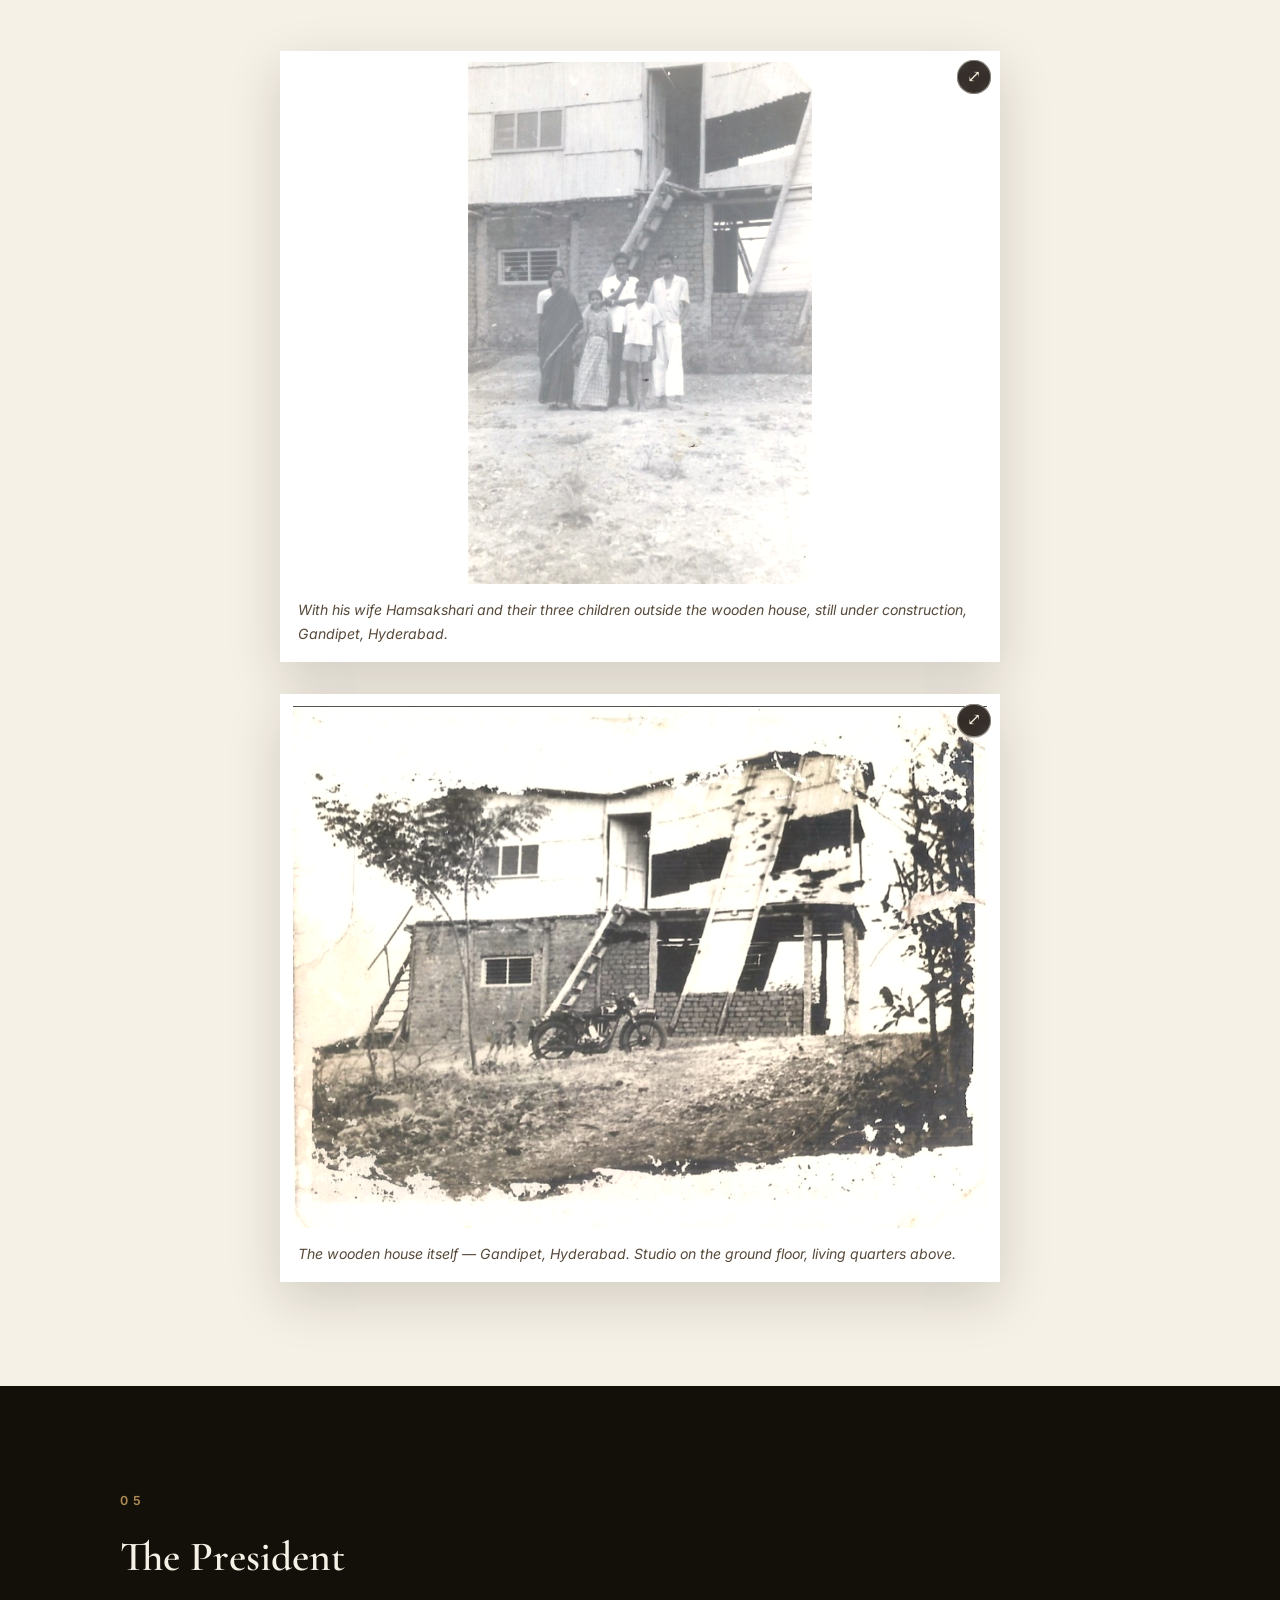
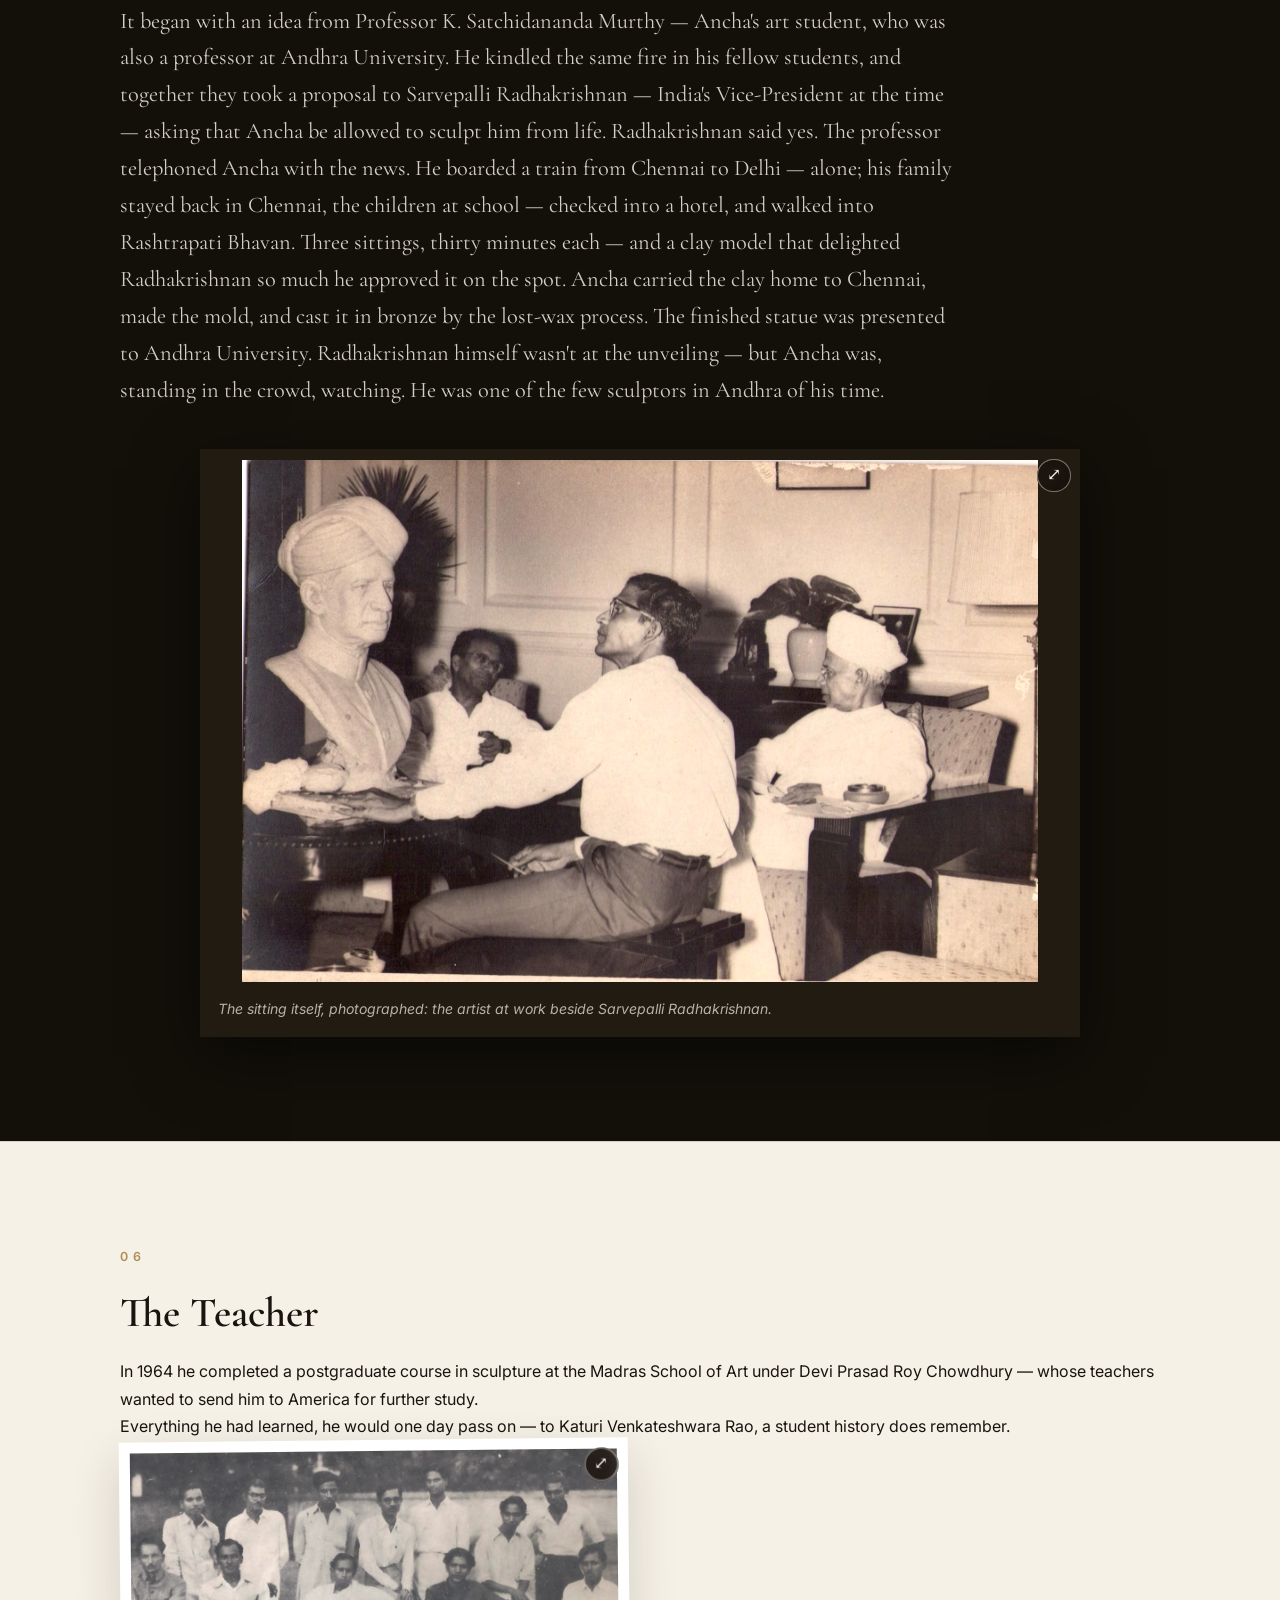
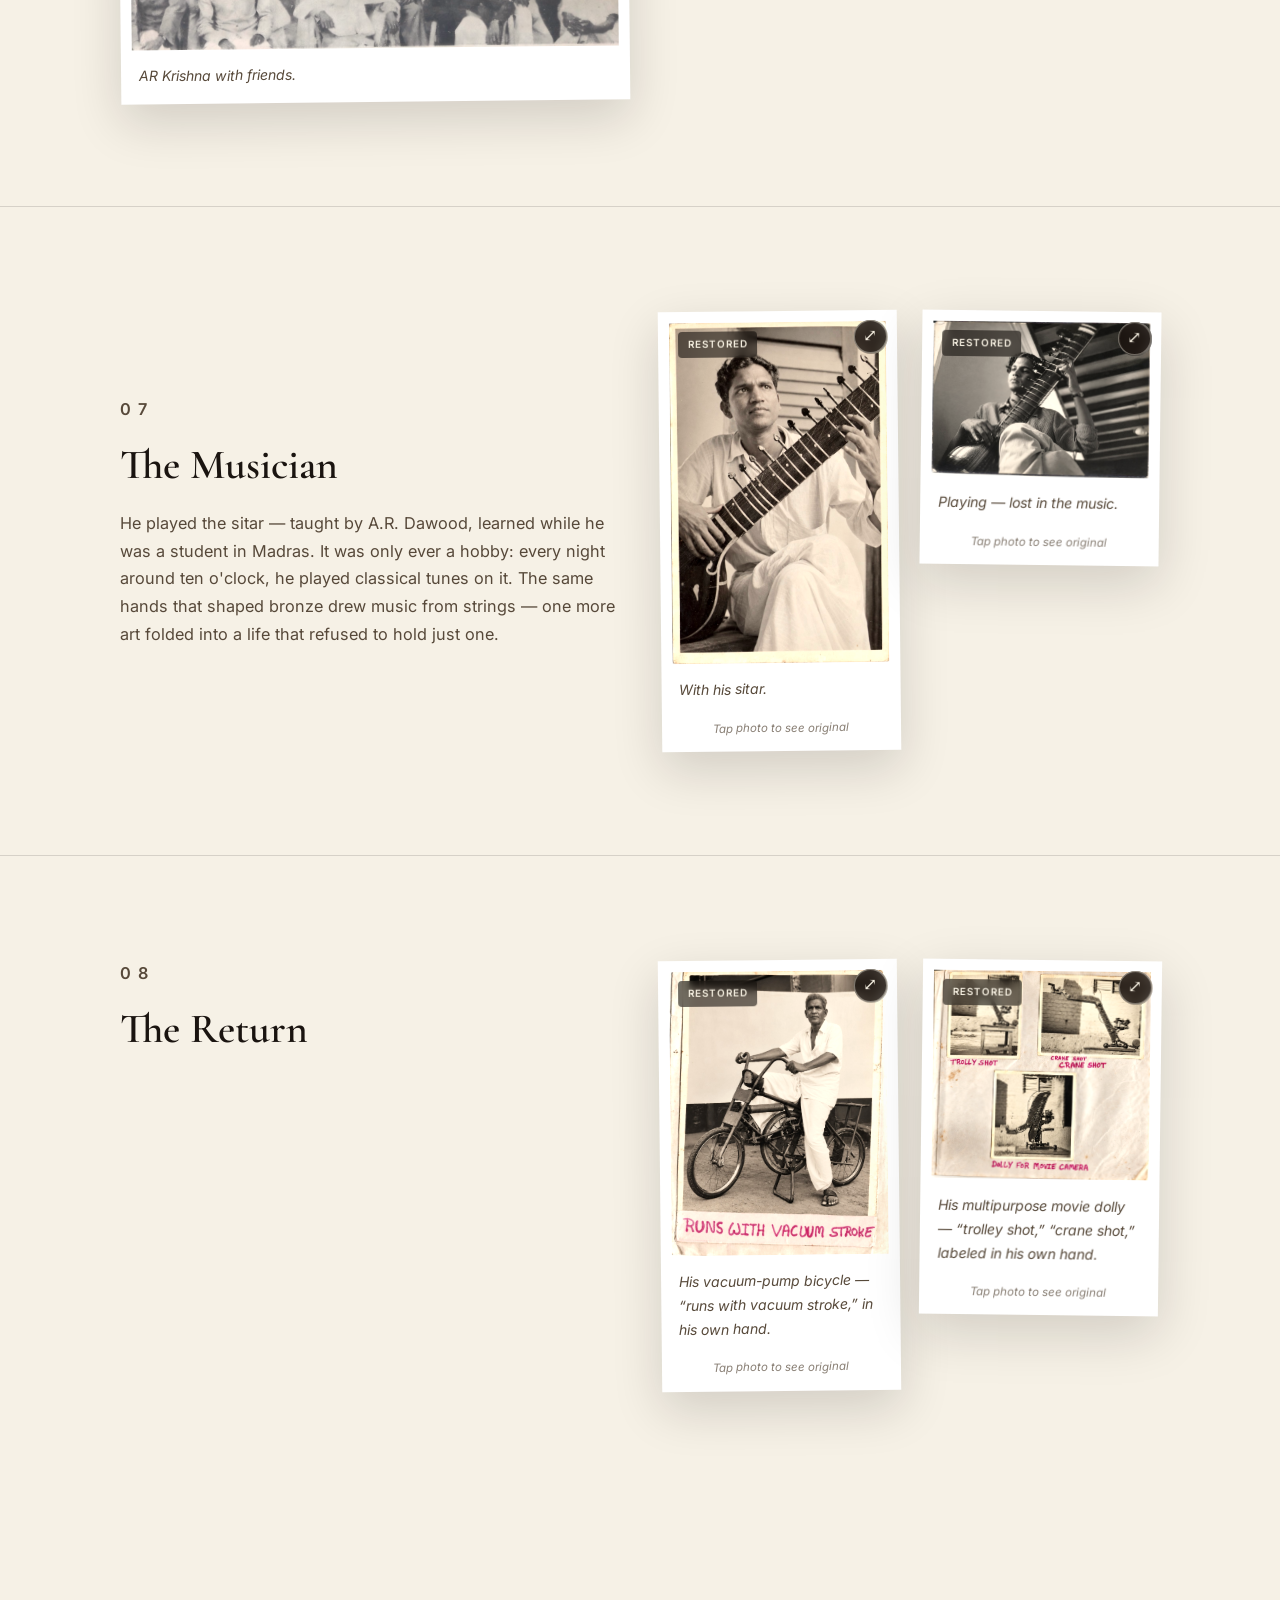
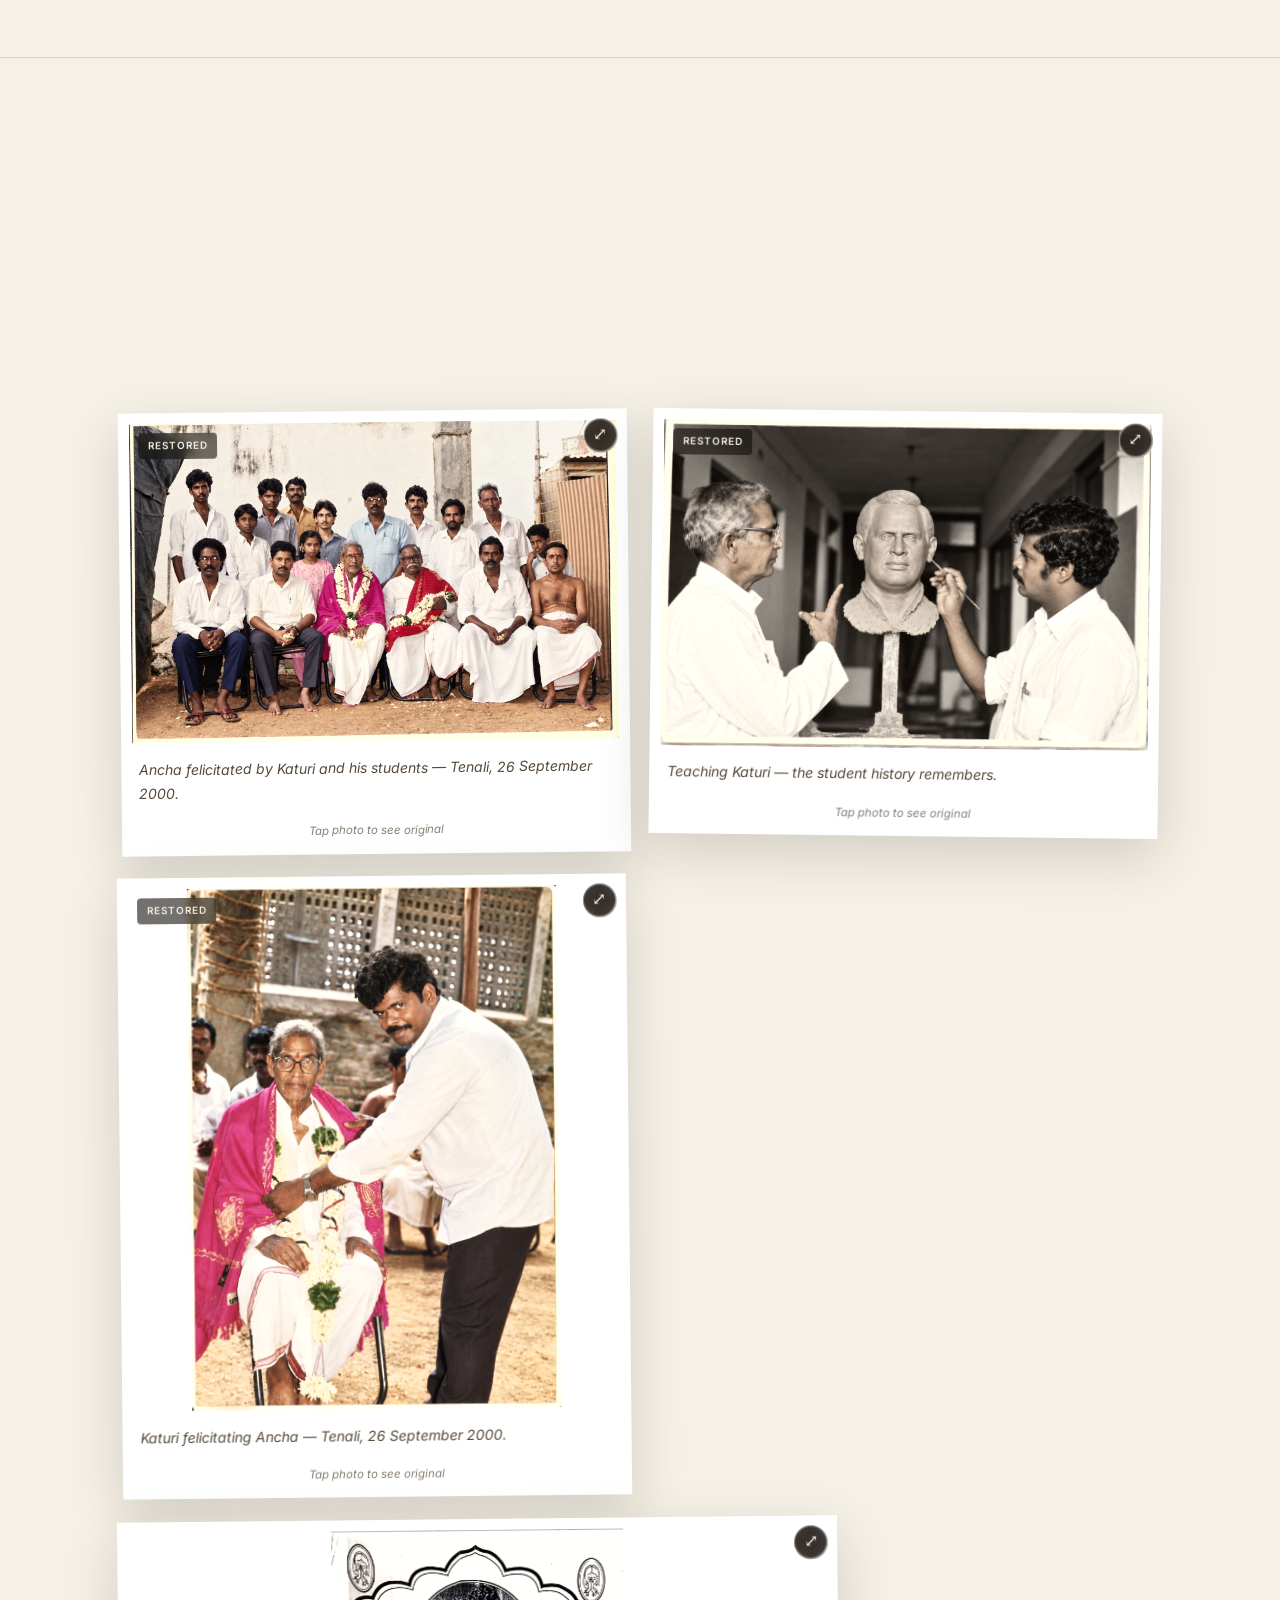
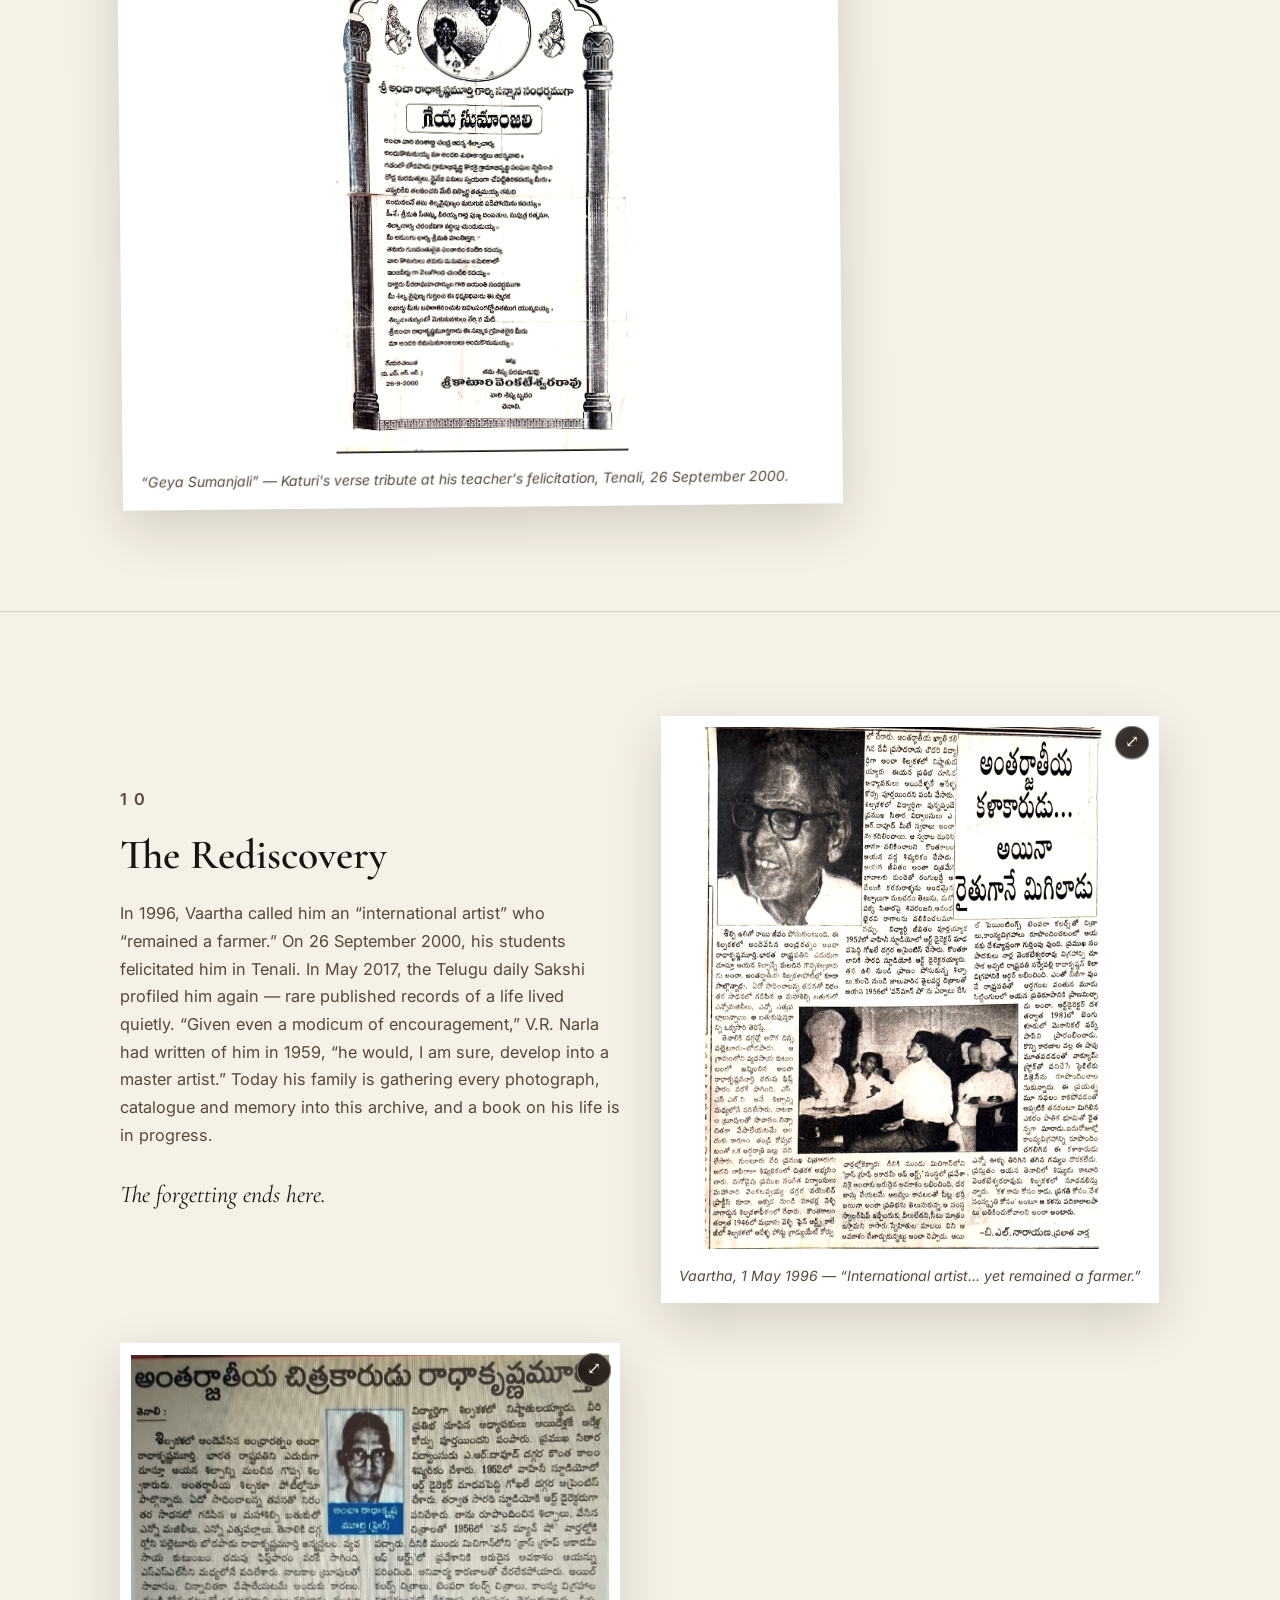
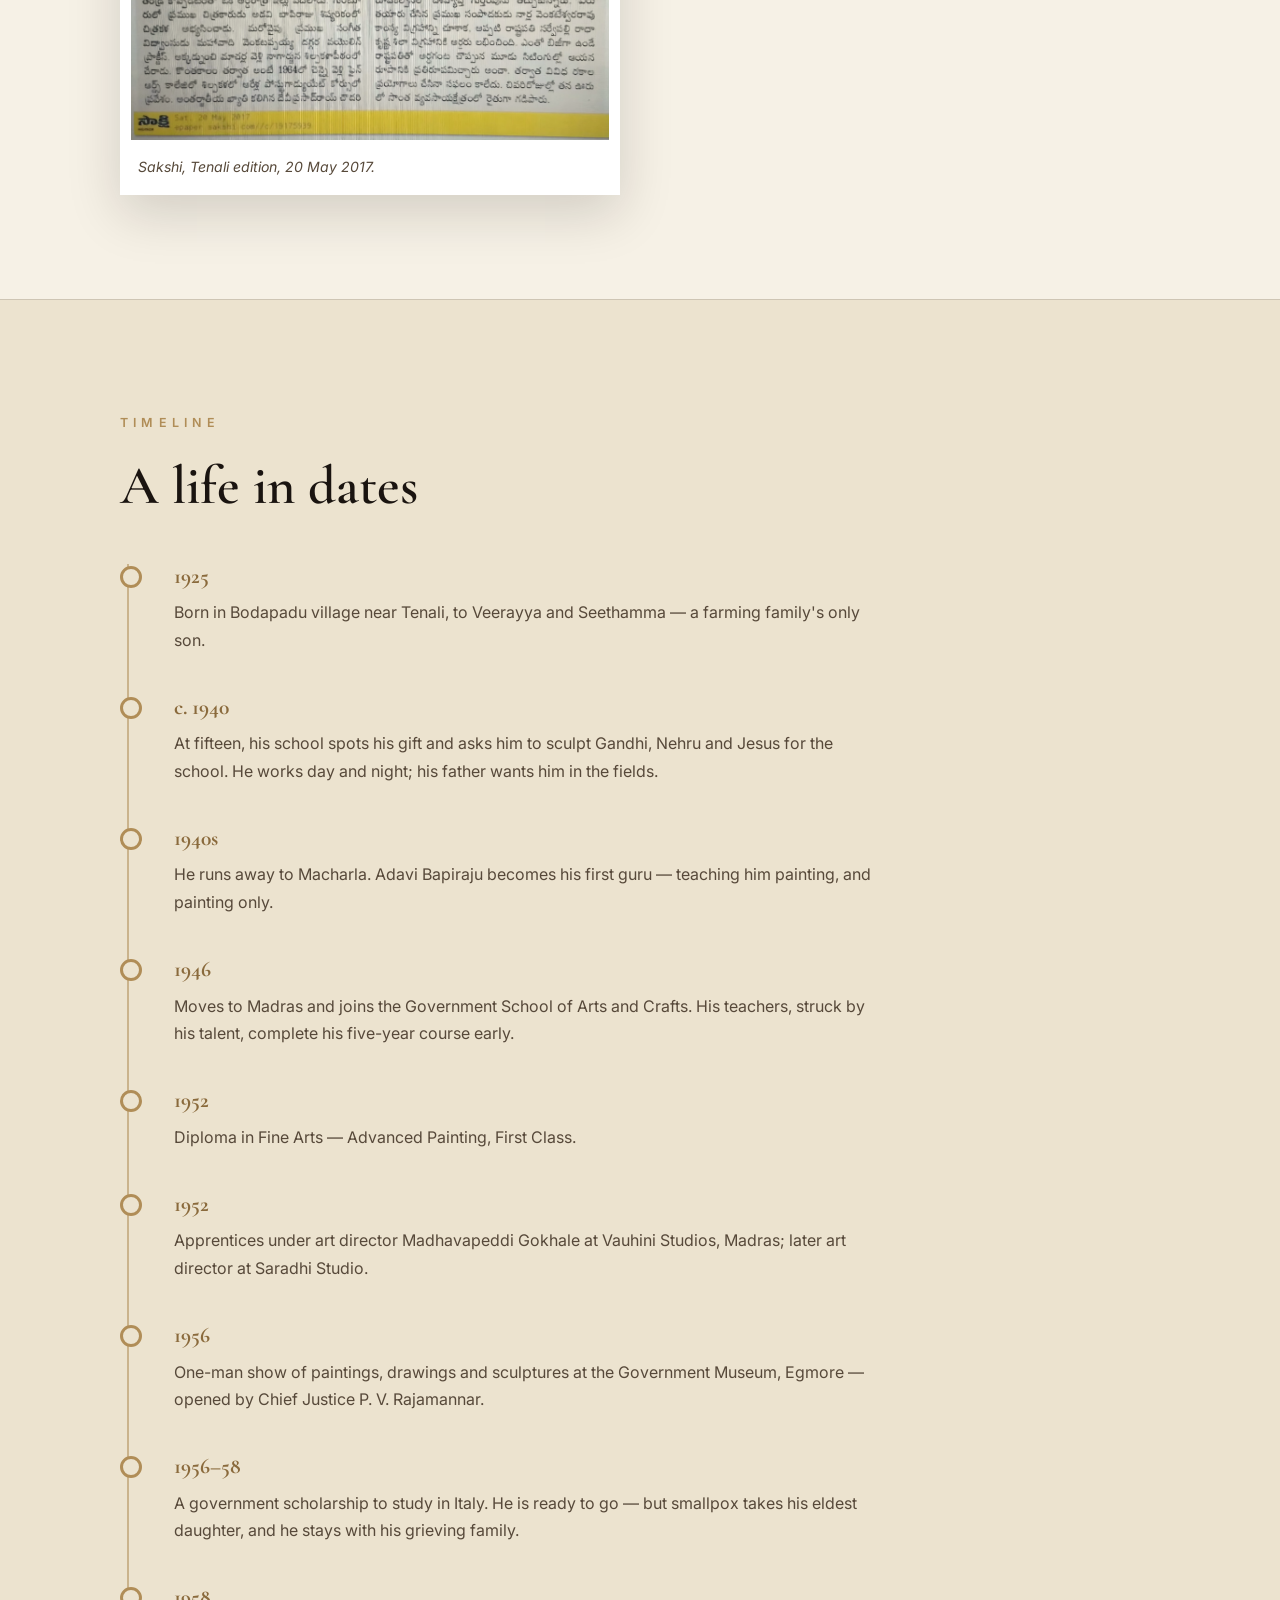
==== commit 059dd001: "Wire ANR back-label to finished bust" ====
--- a/index.html
+++ b/index.html
@@ -400,7 +400,7 @@
       <h2 class="section-title reveal" data-en="Sculptures" data-te="శిల్పాలు">Sculptures</h2>
       <div class="gallery-grid">
         <figure class="g-item reveal photo-compare"><div class="compare-frame"><img class="compare-hd" src="assets/images/sculptures/ancha-sculpting-anr-bust-clay-1958-hd.jpg" alt="The artist sculpting the ANR bust" loading="lazy"><img class="compare-orig" src="assets/images/sculptures/ancha-sculpting-anr-bust-clay-1958-original.jpg" alt="" aria-hidden="true" loading="lazy"><span class="restore-tag">Restored</span></div><figcaption data-en="Sculpting ANR (Akkineni Nageswara Rao), 1958" data-te="ANR (అక్కినేని నాగేశ్వరరావు) విగ్రహం మలుస్తూ, 1958">Sculpting ANR (Akkineni Nageswara Rao), 1958</figcaption><p class="tap-hint">Tap photo to see original</p></figure>
-        <figure class="g-item reveal photo-compare"><div class="compare-frame"><img class="compare-hd" src="assets/images/sculptures/anr-bust-finished-1958-hd.jpg" alt="Finished bust of ANR (Akkineni Nageswara Rao), with one of Ancha's paintings behind it" loading="lazy"><img class="compare-orig" src="assets/images/sculptures/anr-bust-finished-1958-original.jpg" alt="" aria-hidden="true" loading="lazy"><span class="restore-tag">Restored</span></div><figcaption data-en="ANR (Akkineni Nageswara Rao) — finished bust, 1958, with one of his paintings behind it" data-te="ANR (అక్కినేని నాగేశ్వరరావు) — పూర్తయిన విగ్రహం, 1958, వెనుక ఆయన చిత్రం">ANR (Akkineni Nageswara Rao) — finished bust, 1958, with one of his paintings behind it</figcaption><p class="tap-hint">Tap photo to see original</p></figure>
+        <figure class="g-item reveal photo-compare" data-badge-a-en="Front" data-badge-a-te="ముందు" data-badge-b-en="Back" data-badge-b-te="వెనుక"><div class="compare-frame"><img class="compare-hd" src="assets/images/sculptures/anr-bust-finished-1958-hd.jpg" alt="ANR — finished bronze, 1958. Gifted to the actor; kept in his house" loading="lazy"><img class="compare-orig" src="assets/images/documents/anr-bust-back-label.jpg" alt="Back of ANR bust photo with artist's handwritten note" aria-hidden="true" loading="lazy"><span class="restore-tag">Front</span></div><figcaption data-en="ANR — finished bronze, 1958. Gifted to the actor; kept in his house" data-te="ANR (అక్కినేని నాగేశ్వరరావు) — పూర్తయిన విగ్రహం, 1958, వెనుక ఆయన చిత్రం">ANR — finished bronze, 1958. Gifted to the actor; kept in his house</figcaption><p class="tap-hint">Tap photo to see back</p></figure>
         <figure class="g-item reveal photo-compare" data-badge-a-en="Front" data-badge-a-te="ముందు" data-badge-b-en="Back" data-badge-b-te="వెనుక"><div class="compare-frame"><img class="compare-hd" src="assets/images/sculptures/tanguturi-prakasam-bust.jpg" alt="Tanguturi Prakasam — bronze unveiled at Singareni Collieries" loading="lazy"><img class="compare-orig" src="assets/images/documents/prakasam-bust-back-label.jpg" alt="Back of Tanguturi Prakasam bust with artist's handwritten note" aria-hidden="true" loading="lazy"><span class="restore-tag">Front</span></div><figcaption data-en="Tanguturi Prakasam — bronze unveiled at Singareni Collieries" data-te="టంగుటూరి ప్రకాశం — ఆంధ్ర తొలి ముఖ్యమంత్రి">Tanguturi Prakasam — bronze unveiled at Singareni Collieries</figcaption><p class="tap-hint">Tap photo to see back</p></figure>
         <figure class="g-item reveal photo-compare" data-badge-a-en="Front" data-badge-a-te="ముందు" data-badge-b-en="Back" data-badge-b-te="వెనుక"><div class="compare-frame"><img class="compare-hd" src="assets/images/sculptures/kopalle-hanumantha-rao-bust.jpg" alt="Kopalle Hanumantha Rao — founder, National College, Machilipatnam" loading="lazy"><img class="compare-orig" src="assets/images/documents/kopalle-hanumantha-rao-back-label.jpg" alt="Back of Kopalle Hanumantha Rao — founder, National College, Machilipatnam with artist's handwritten title" aria-hidden="true" loading="lazy"><span class="restore-tag">Front</span></div><figcaption data-en="Kopalle Hanumantha Rao — founder, National College, Machilipatnam" data-te="కొపల్లె హనుమంతరావు — నేషనల్ కాలేజీ వ్యవస్థాపకుడు, మచిలీపట్నం">Kopalle Hanumantha Rao — founder, National College, Machilipatnam</figcaption><p class="tap-hint">Tap photo to see back</p></figure>
         <figure class="g-item reveal"><img src="assets/images/sculptures/anr-bust-bronze-profile-1958.jpg" alt="ANR bust, finished bronze, profile view" loading="lazy"><figcaption data-en="ANR — finished bronze, 1958. Gifted to the actor; kept in his house." data-te="ANR — కాంస్య రూపం, 1958. నటుడికి బహుమతిగా ఇచ్చాడు; ఆయన ఇంట్లోనే ఉంది.">ANR — finished bronze, 1958. Gifted to the actor; kept in his house.</figcaption></figure>
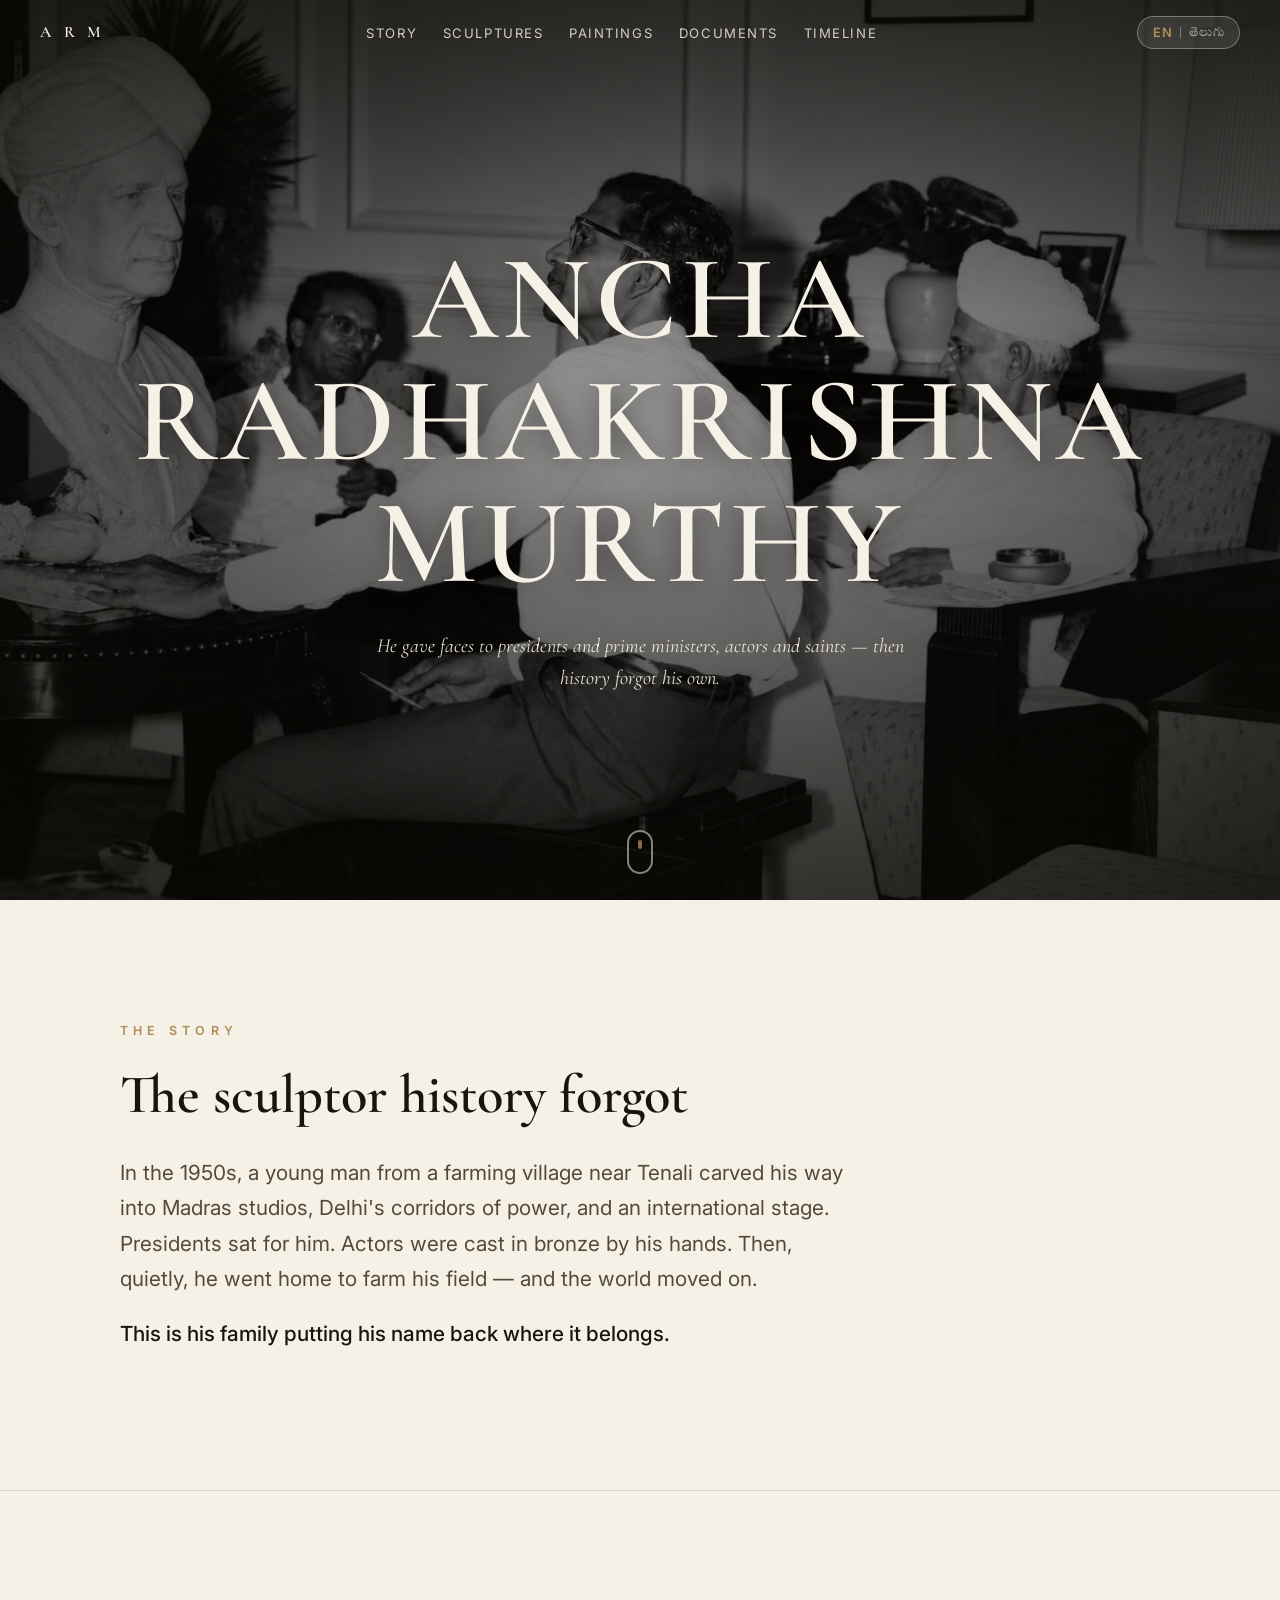
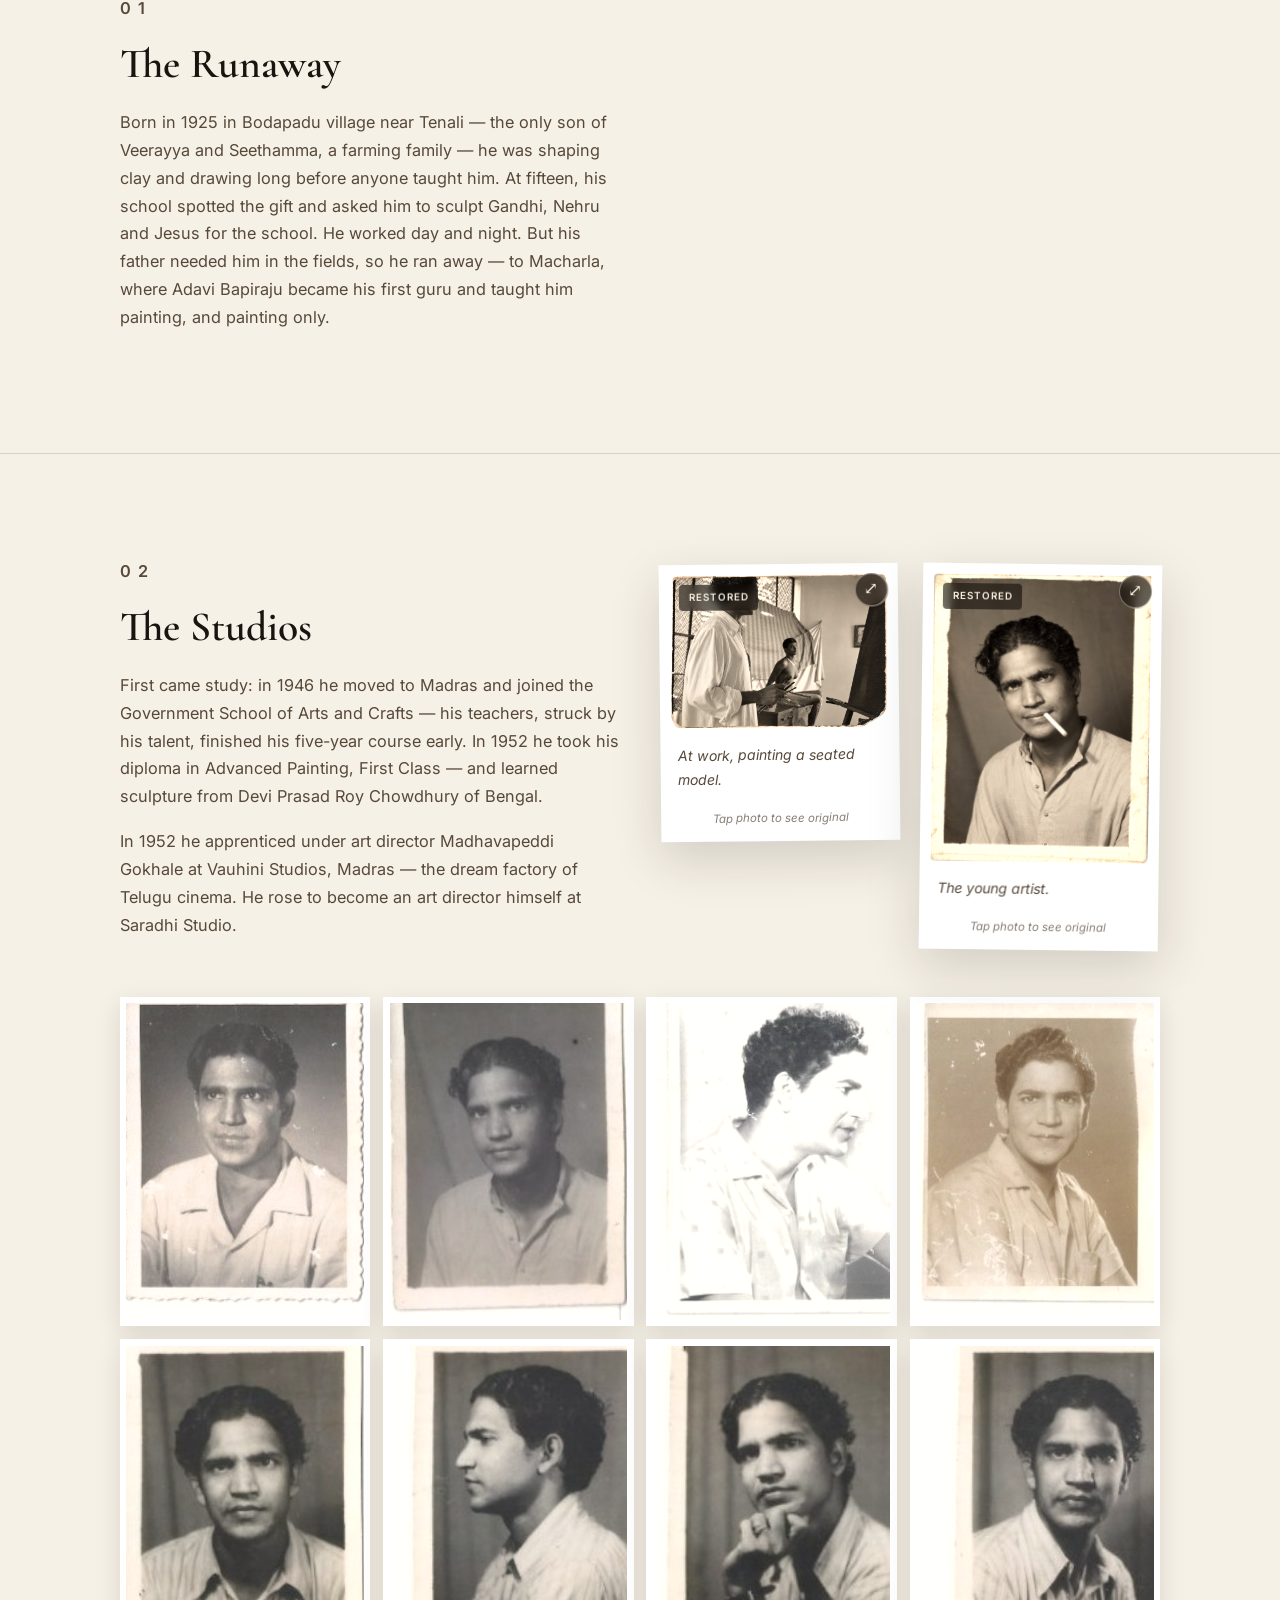
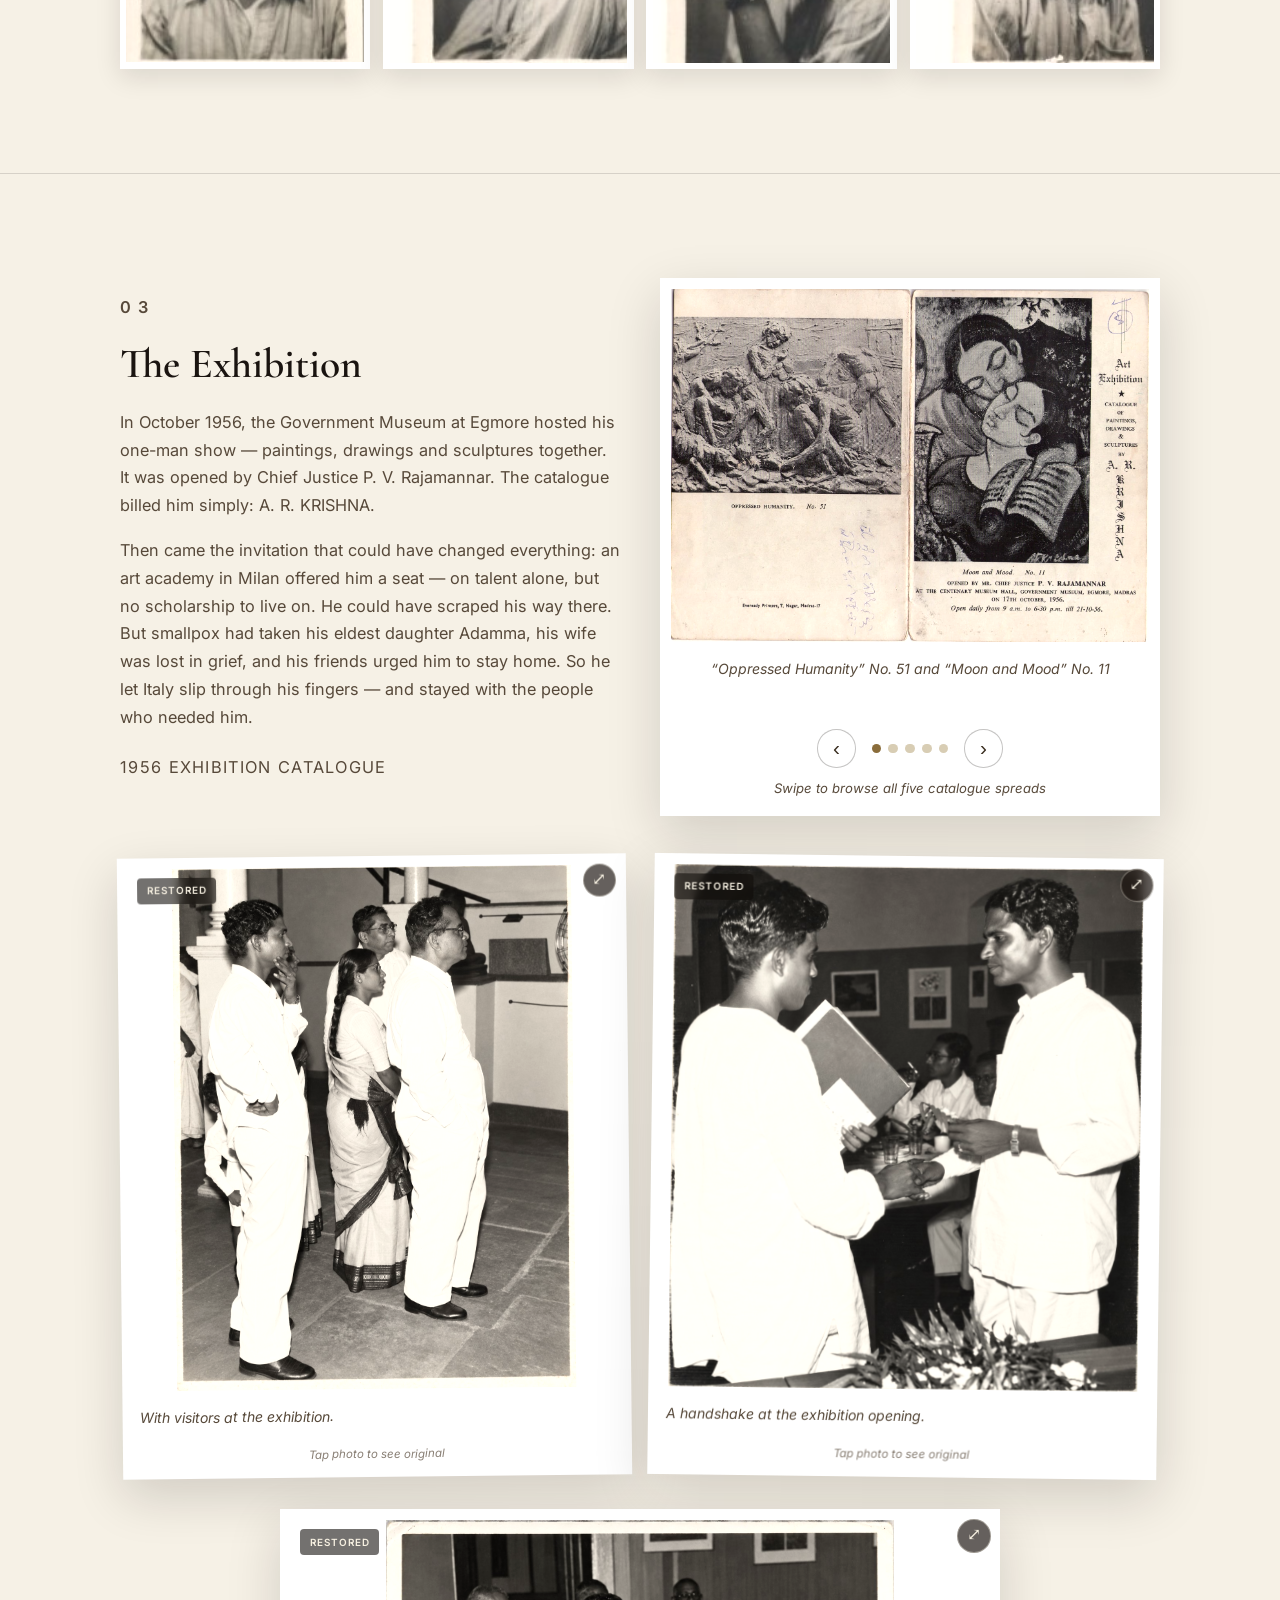
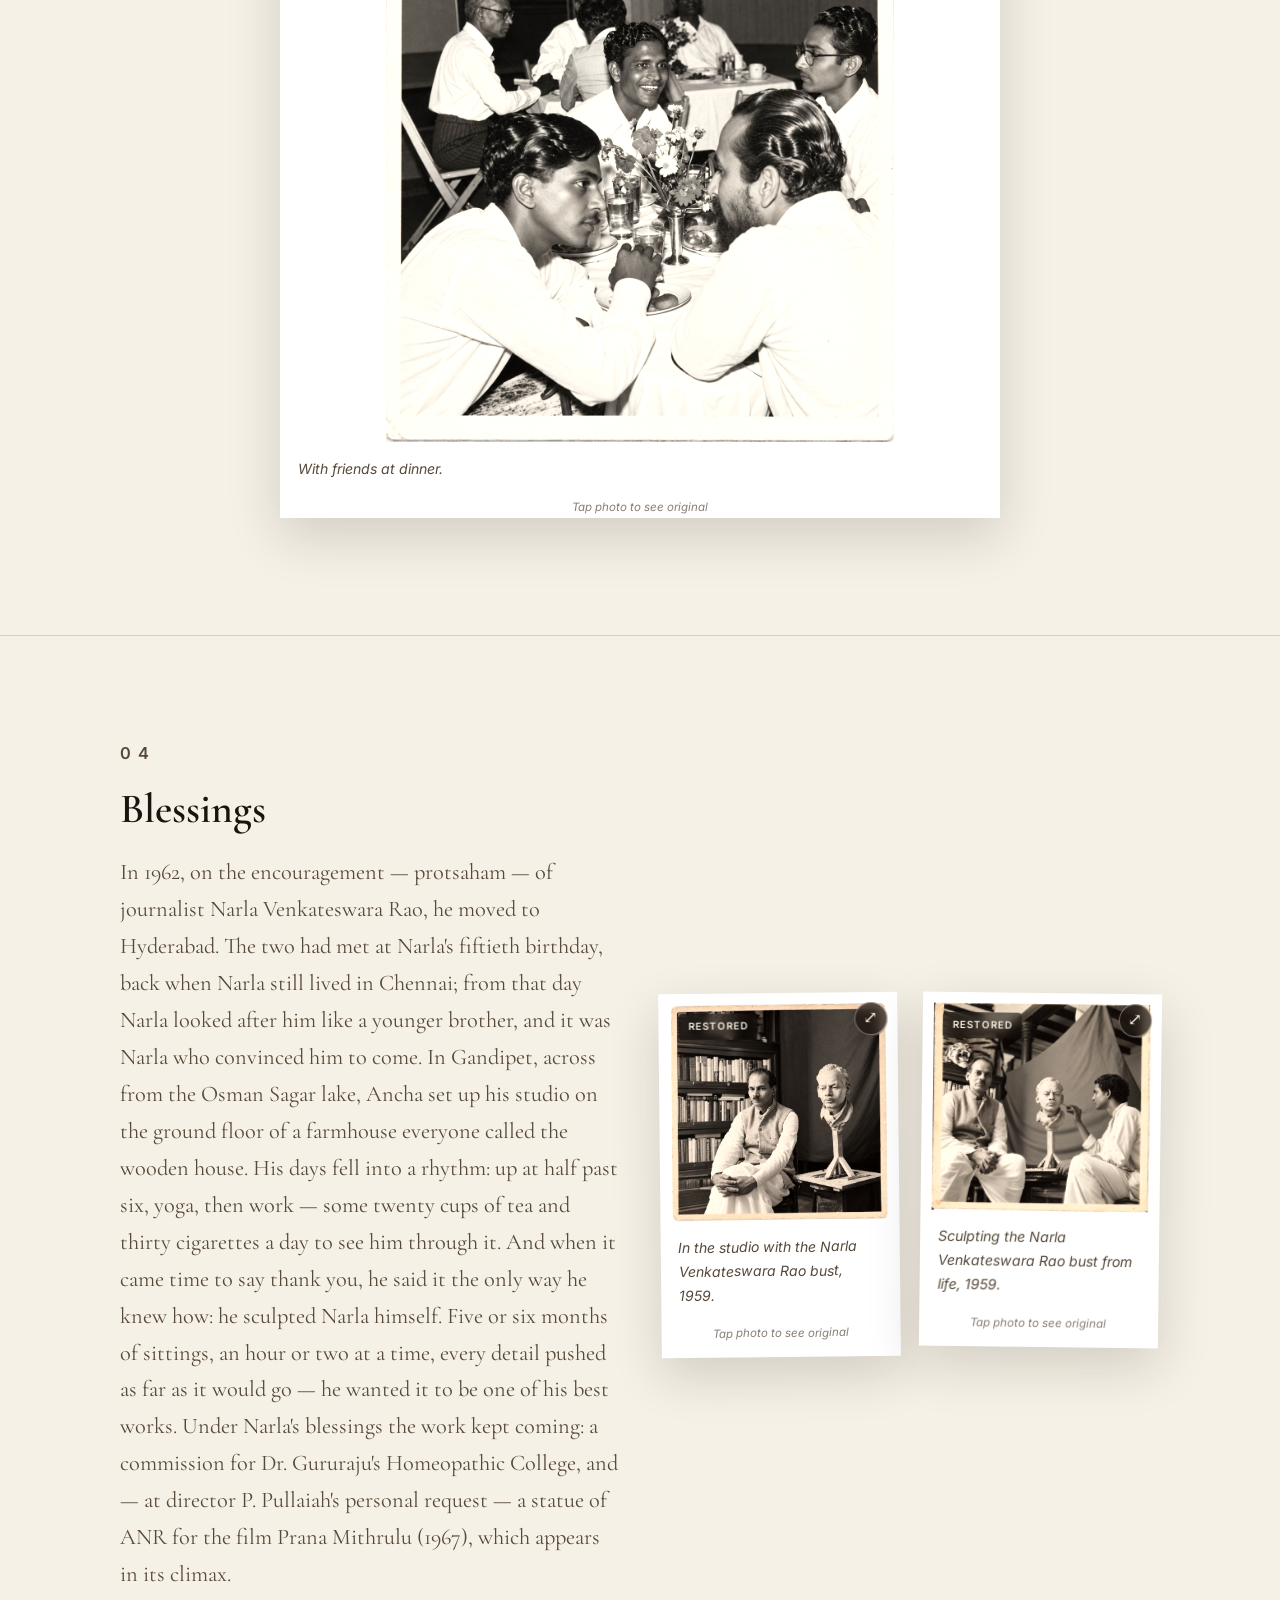
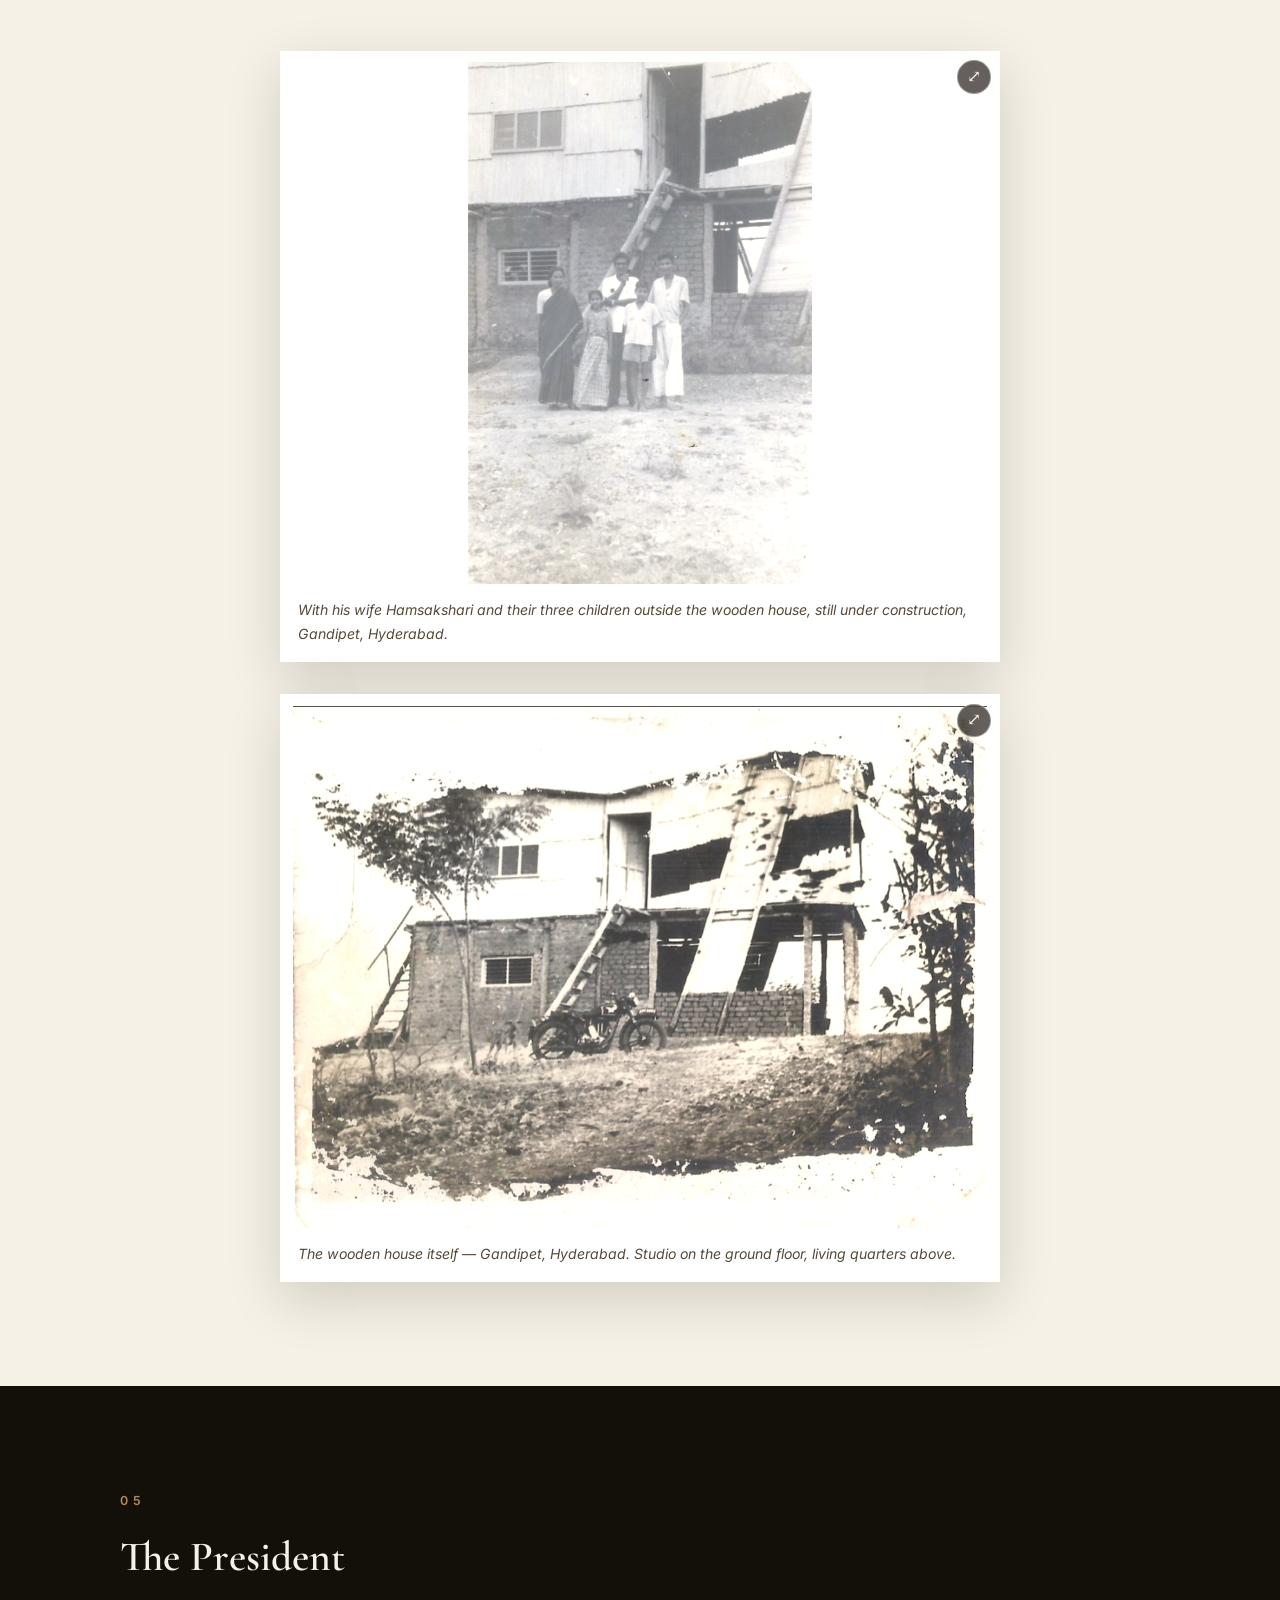
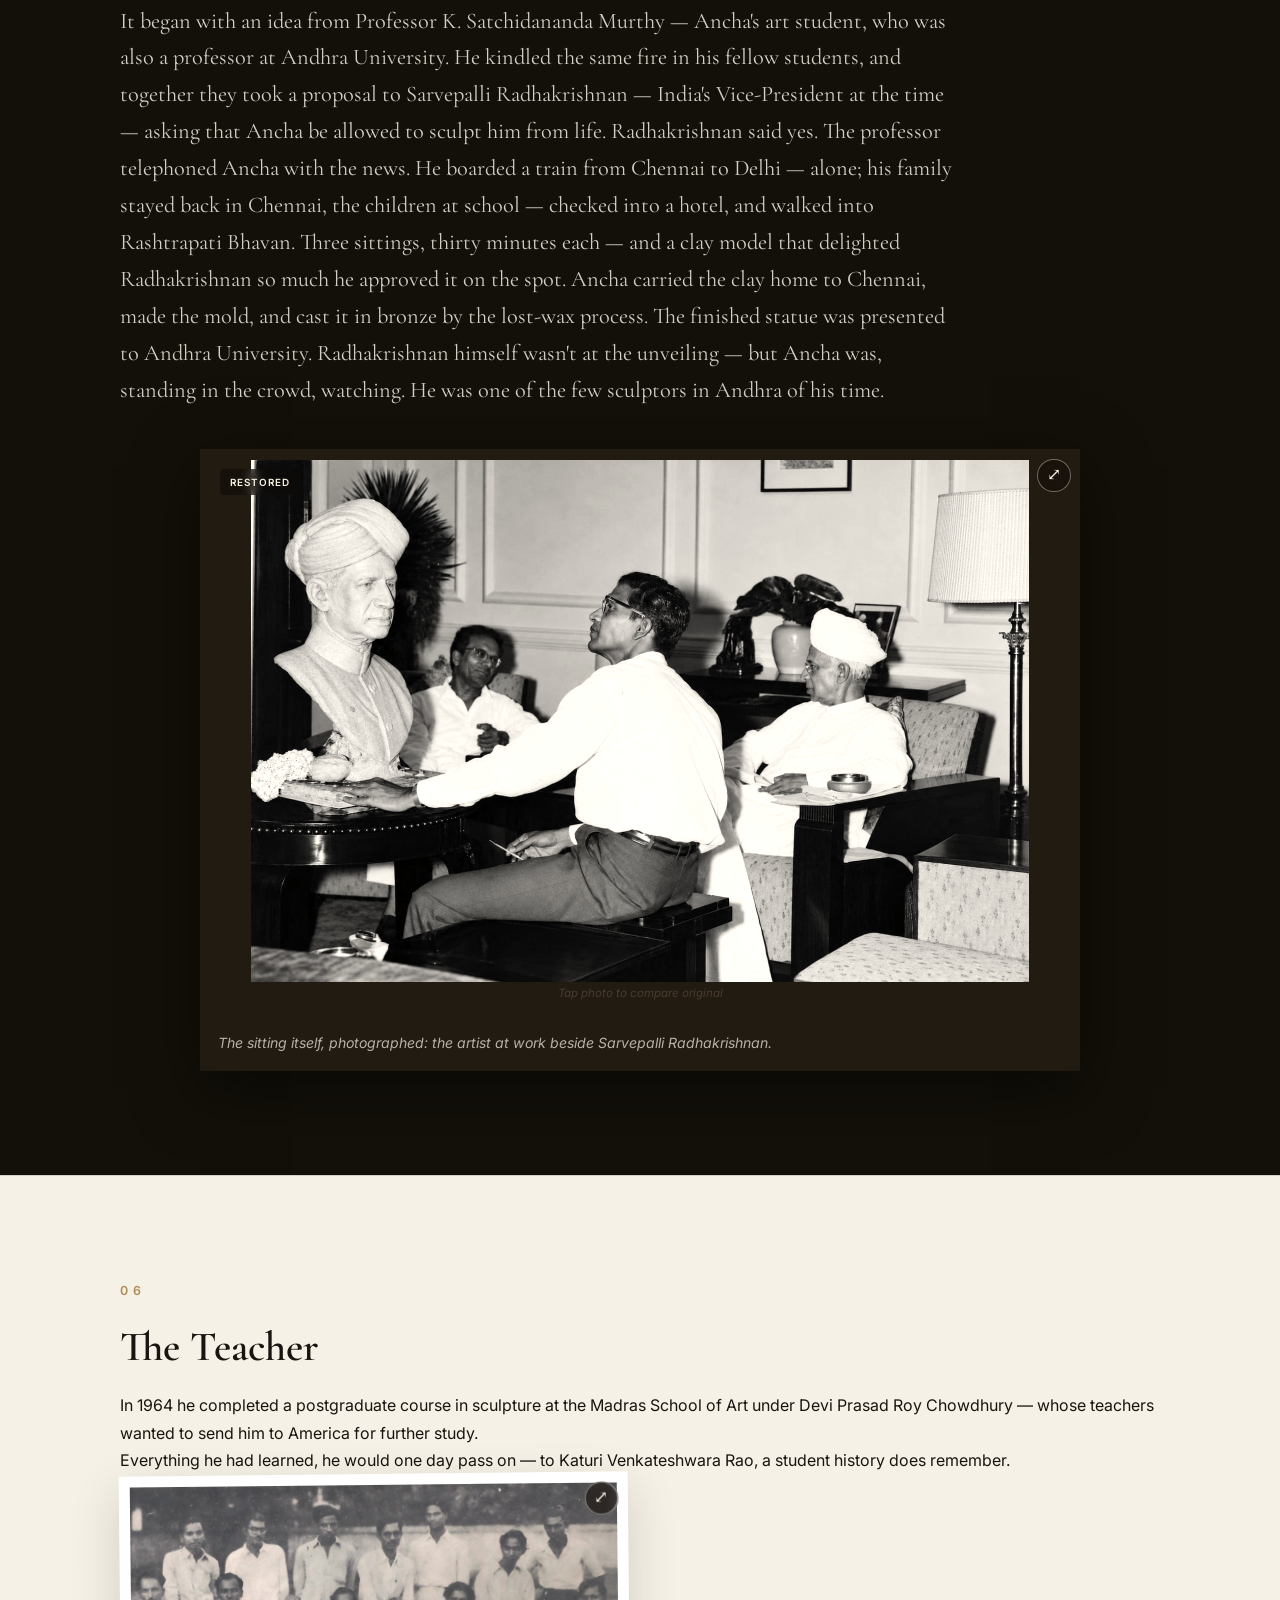
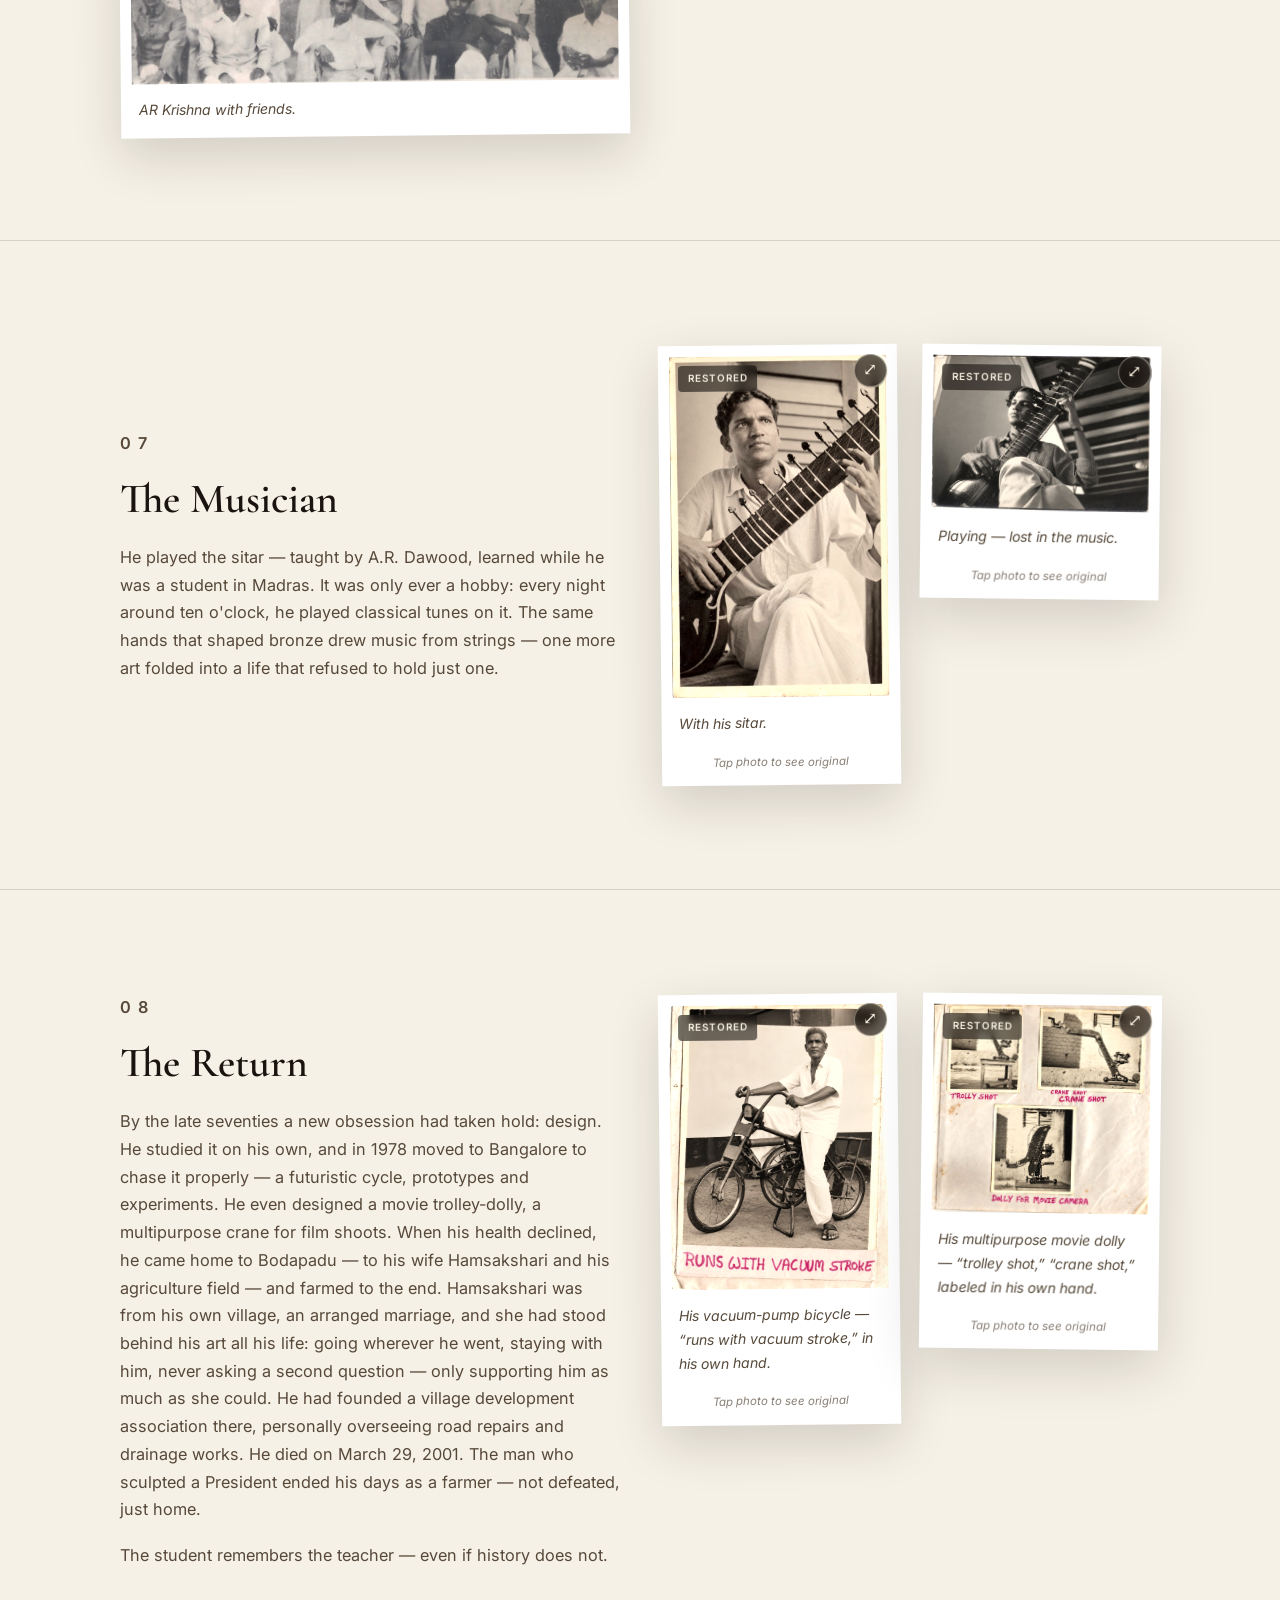
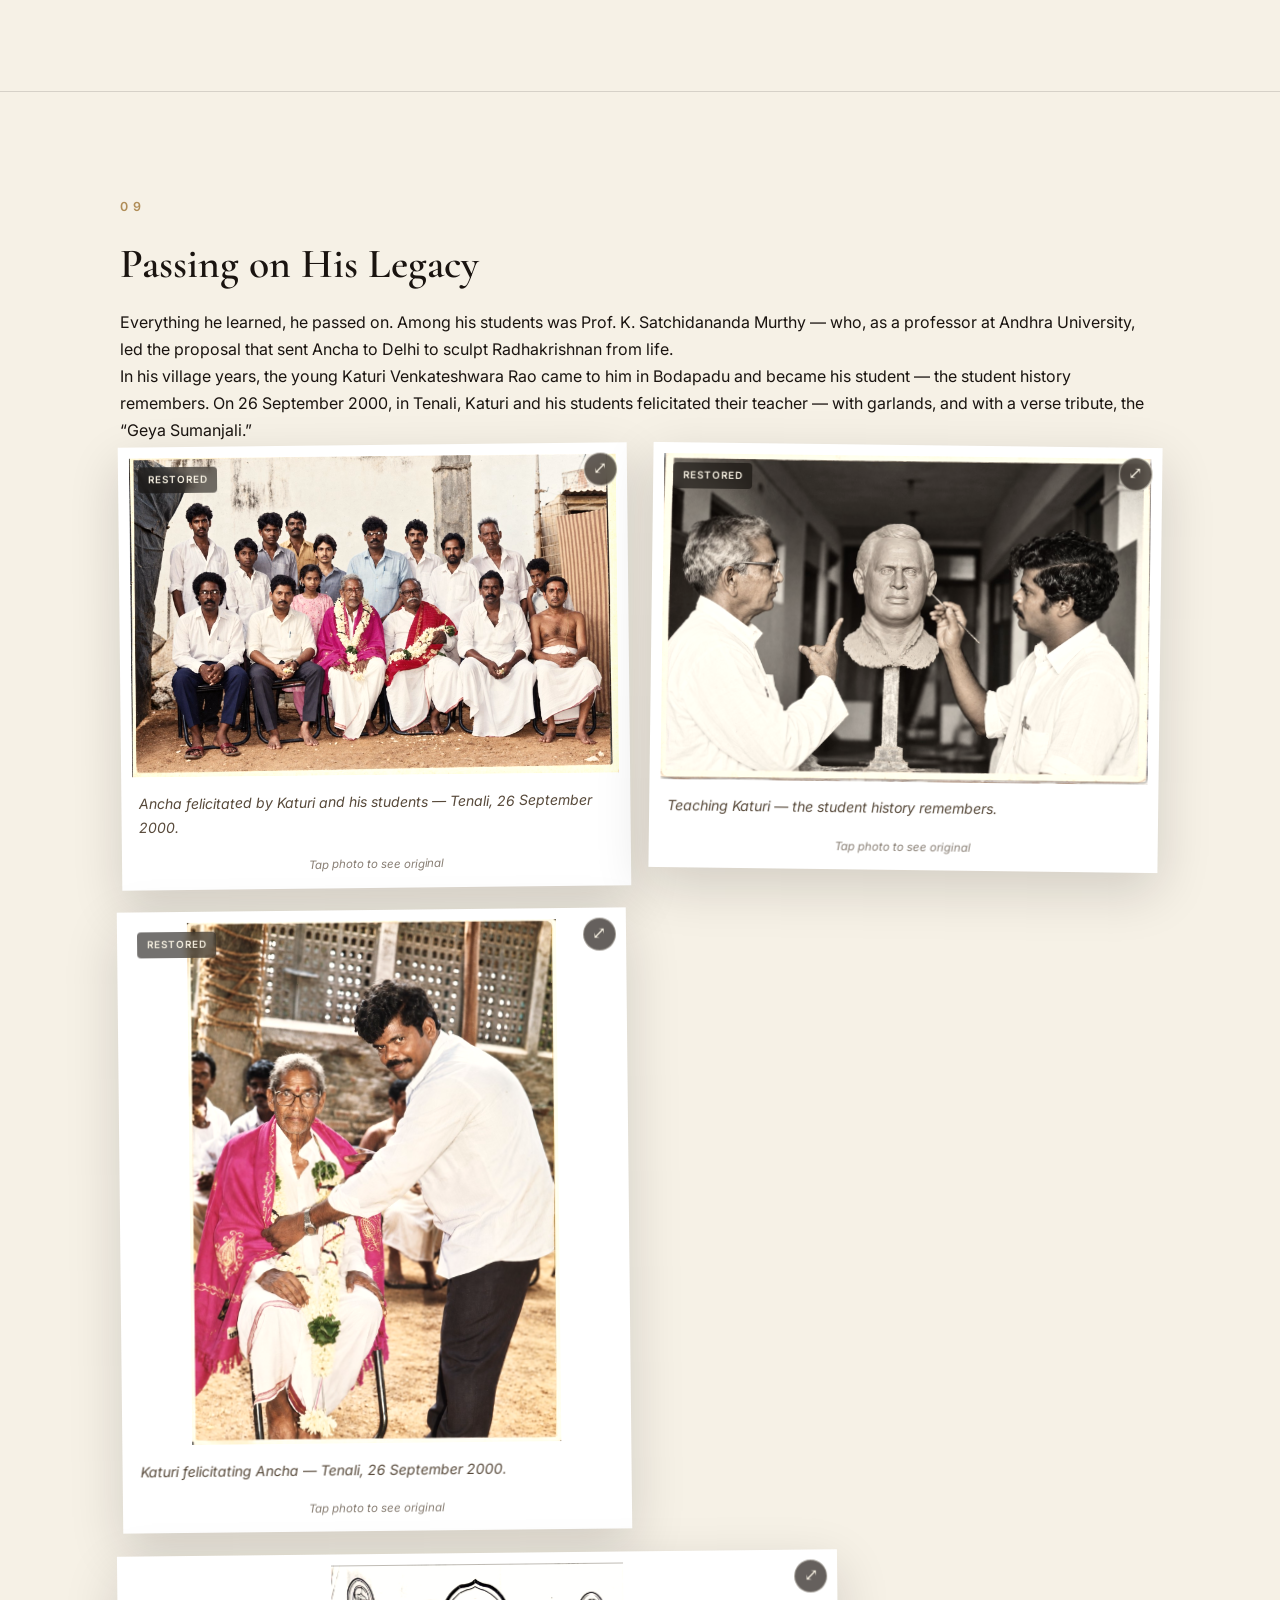
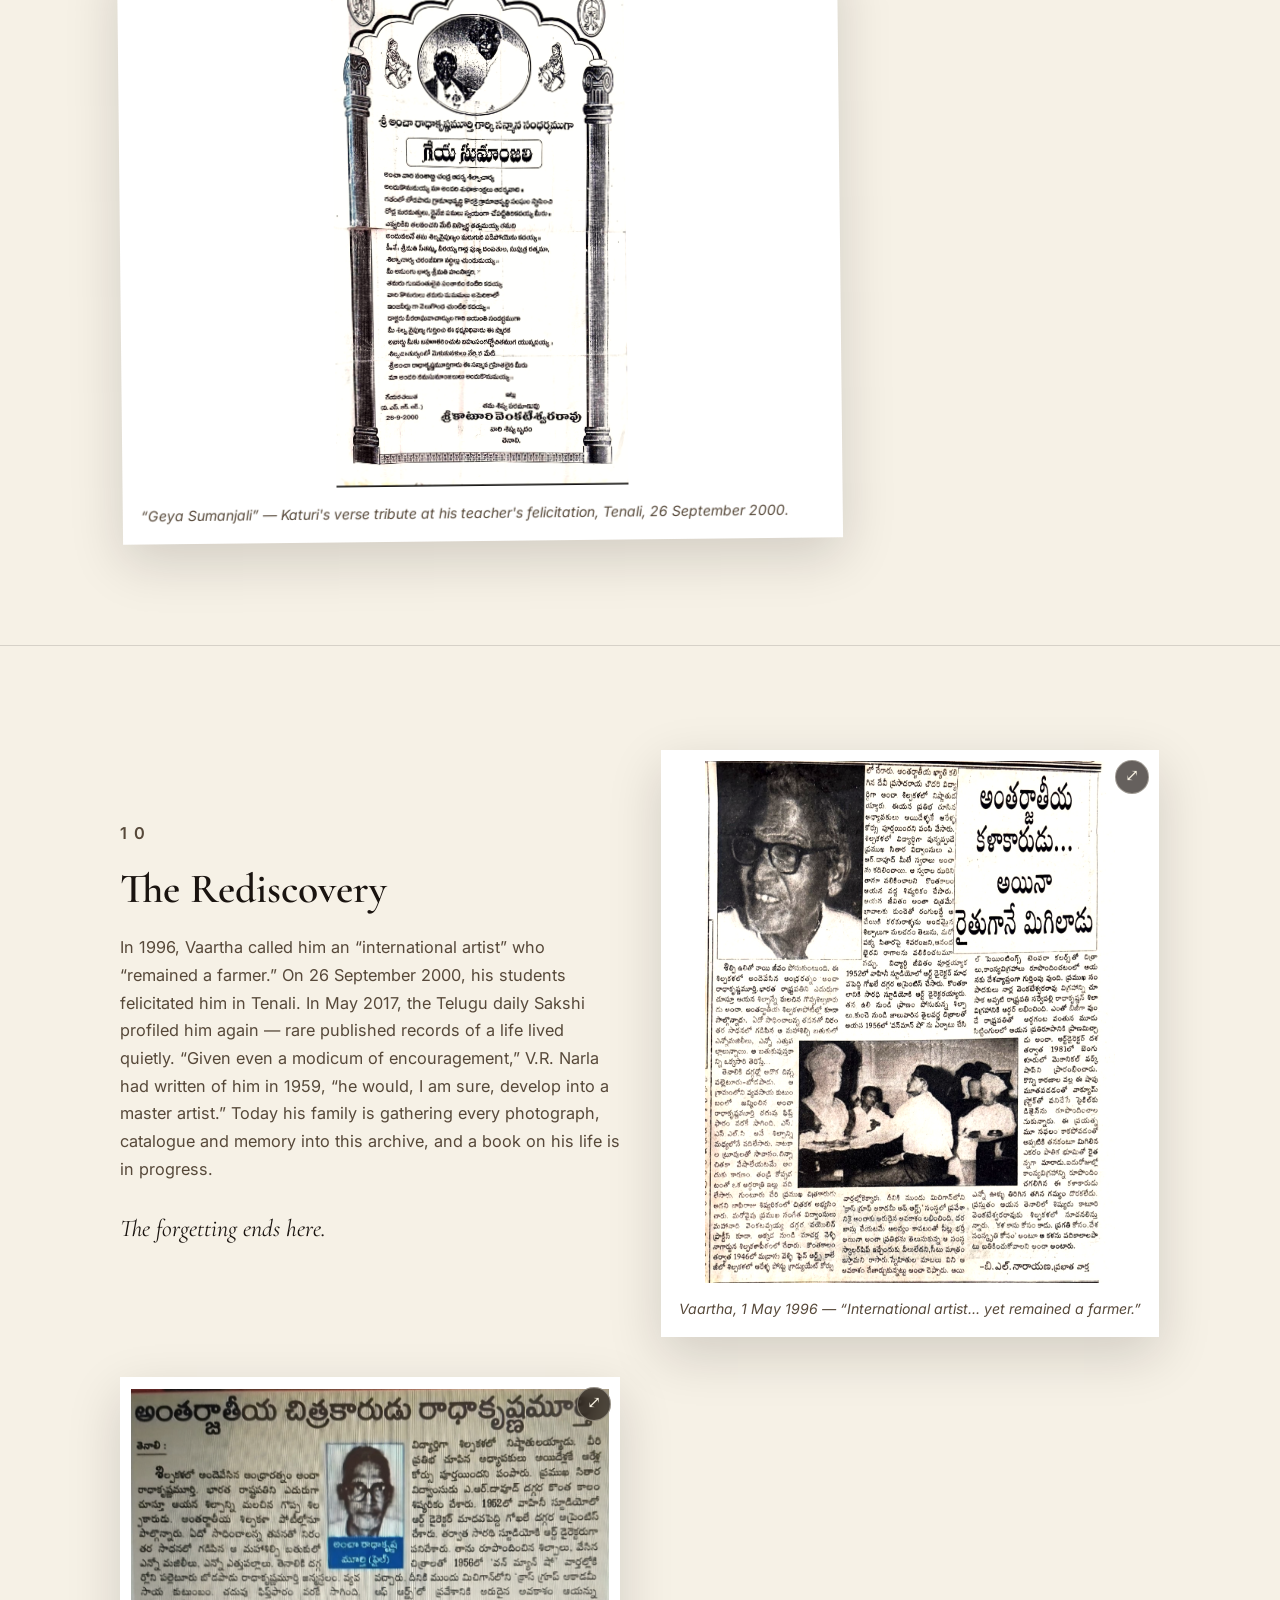
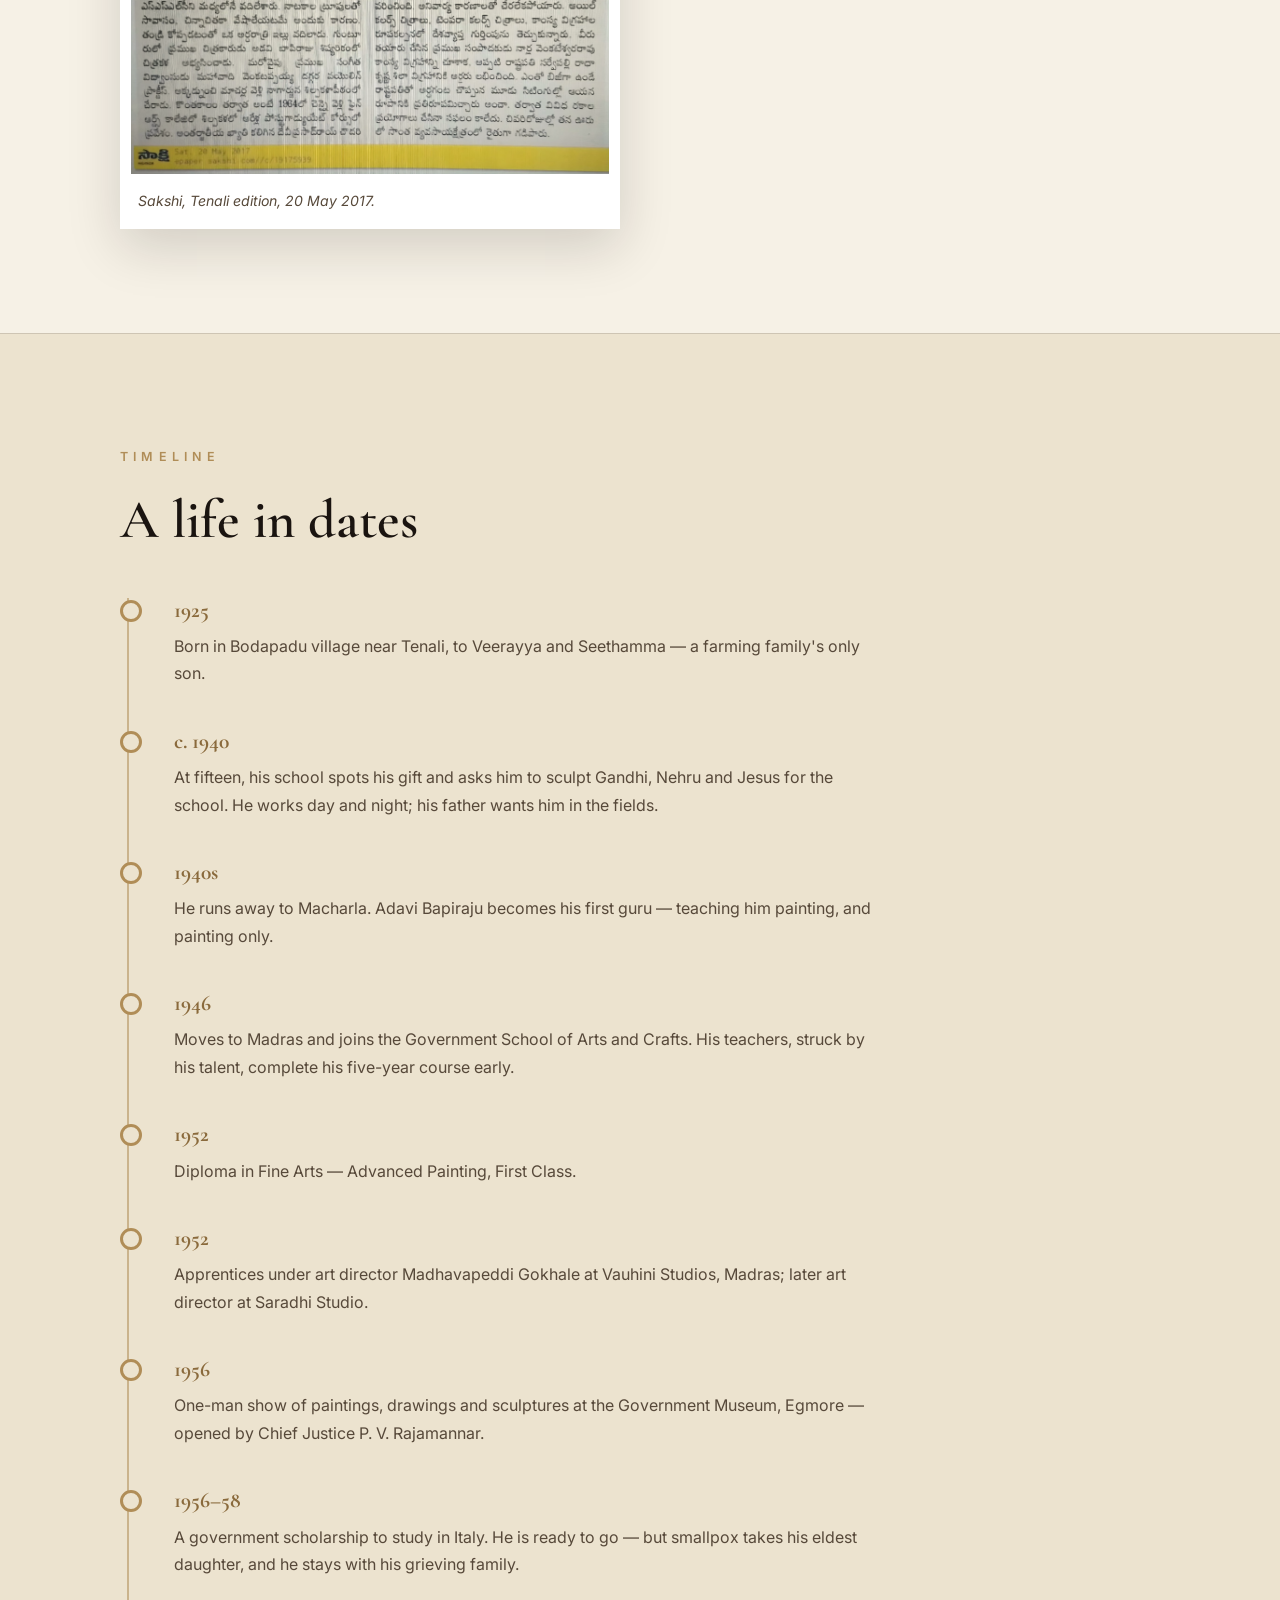
==== commit dad00388: "Sitting photo restored/original pair; fix doubled file" ====
--- a/index.html
+++ b/index.html
@@ -195,8 +195,9 @@
         <div class="reveal chapter-lede">
           <p data-en="It began with an idea from Professor K. Satchidananda Murthy — Ancha's art student, who was also a professor at Andhra University. He kindled the same fire in his fellow students, and together they took a proposal to Sarvepalli Radhakrishnan — India's Vice-President at the time — asking that Ancha be allowed to sculpt him from life. Radhakrishnan said yes. The professor telephoned Ancha with the news. He boarded a train from Chennai to Delhi — alone; his family stayed back in Chennai, the children at school — checked into a hotel, and walked into Rashtrapati Bhavan. Three sittings, thirty minutes each — and a clay model that delighted Radhakrishnan so much he approved it on the spot. Ancha carried the clay home to Chennai, made the mold, and cast it in bronze by the lost-wax process. The finished statue was presented to Andhra University. Radhakrishnan himself wasn't at the unveiling — but Ancha was, standing in the crowd, watching. He was one of the few sculptors in Andhra of his time." data-te="ఆలోచన ప్రొఫెసర్ కె. సచ్చిదానంద మూర్తిది — ఒకప్పుడు అంచా దగ్గర కళ నేర్చుకున్న శిష్యుడు, అప్పటికి ఆంధ్ర యూనివర్సిటీలో ప్రొఫెసర్. తోటి శిష్యుల్లో అదే ఉత్సాహం రగిలించి అందరూ కలిసి అప్పటి ఉపరాష్ట్రపతి సర్వేపల్లి రాధాకృష్ణన్‌కు ప్రతిపాదన తీసుకెళ్లారు: అంచా ఆయన్ను ప్రత్యక్షంగా చూసి శిల్పం చెక్కనివ్వండి. రాధాకృష్ణన్ సరేనన్నారు. ప్రొఫెసర్ ఫోన్ చేసి అంచాకు శుభవార్త చెప్పారు. చెన్నై నుంచి రైలెక్కి ఢిల్లీ వెళ్లాడు — ఒంటరిగా; కుటుంబం చెన్నైలోనే ఉండిపోయింది, పిల్లలు బడిలో — హోటల్‌లో దిగి, రాష్ట్రపతి భవన్‌లో అడుగుపెట్టాడు. మూడు సిట్టింగులు, ఒక్కోటి ముప్పై నిమిషాలు — మట్టి నమూనా చూసి రాధాకృష్ణన్ ఎంతగానో మెచ్చి వెంటనే ఆమోదించారు. మట్టి నమూనాను చెన్నైకి తెచ్చి అచ్చు తయారుచేసి లాస్ట్-వాక్స్ పద్ధతిలో కాంస్య విగ్రహంగా మలిచాడు. పూర్తైన విగ్రహాన్ని ఆంధ్ర యూనివర్సిటీకి అందజేశాడు. ఆవిష్కరణకు రాధాకృష్ణన్ రాలేదు — కానీ అంచా వచ్చాడు, జనంలో నిలబడి చూస్తూ. ఆ రోజుల్లో ఆంధ్రలో అతికొద్ది మంది శిల్పుల్లో అతనొకడు.">It began with an idea from Professor K. Satchidananda Murthy — Ancha's art student, who was also a professor at Andhra University. He kindled the same fire in his fellow students, and together they took a proposal to Sarvepalli Radhakrishnan — India's Vice-President at the time — asking that Ancha be allowed to sculpt him from life. Radhakrishnan said yes. The professor telephoned Ancha with the news. He boarded a train from Chennai to Delhi — alone; his family stayed back in Chennai, the children at school — checked into a hotel, and walked into Rashtrapati Bhavan. Three sittings, thirty minutes each — and a clay model that delighted Radhakrishnan so much he approved it on the spot. Ancha carried the clay home to Chennai, made the mold, and cast it in bronze by the lost-wax process. The finished statue was presented to Andhra University. Radhakrishnan himself wasn't at the unveiling — but Ancha was, standing in the crowd, watching. He was one of the few sculptors in Andhra of his time.</p>
         </div>
-        <figure class="chapter-figure figure-wide reveal">
-          <img src="assets/images/portraits/ancha-sculpting-radhakrishnan-1962.jpg" alt="Ancha Radhakrishna Murthy sculpting Sarvepalli Radhakrishnan from life" loading="lazy">
+        <figure class="chapter-figure figure-wide reveal photo-compare">
+          <div class="compare-frame"><img class="compare-hd" src="assets/images/portraits/ancha-sculpting-radhakrishnan-1962-hd.jpg" alt="Ancha Radhakrishna Murthy sculpting Sarvepalli Radhakrishnan from life" loading="lazy"><img class="compare-orig" src="assets/images/portraits/ancha-sculpting-radhakrishnan-1962-original.jpg" alt="Original scan of Ancha sculpting Radhakrishnan" aria-hidden="true" loading="lazy"><span class="restore-tag">Restored</span></div>
+          <p class="tap-hint">Tap photo to compare original</p>
           <figcaption data-en="The sitting itself, photographed: the artist at work beside Sarvepalli Radhakrishnan." data-te="సిట్టింగ్ ఫోటో: రాధాకృష్ణన్ పక్కన పనిచేస్తున్న కళాకారుడు.">The sitting itself, photographed: the artist at work beside Sarvepalli Radhakrishnan.</figcaption>
         </figure>
       </div>
@@ -485,395 +486,4 @@
 
 <script src="js/main.js"></script>
 </body>
-</html><figure class="chapter-figure photo-compare" data-badge-a-en="Front" data-badge-b-en="Back" data-badge-a-te="ముందు" data-badge-b-te="వెనుక">
-        <span class="restore-tag">Front</span>
-        <img src="assets/images/portraits/ancha-sculpting-radhakrishnan-1962.jpg" alt="Sculpting Radhakrishnan" data-front="assets/images/portraits/ancha-sculpting-radhakrishnan-1962.jpg" data-back="assets/images/documents/radhakrishnan-statue-back-label.jpg">
-        <span class="tap-hint">Tap photo to see back</span>
-        <figcaption>Sculpting Radhakrishnan</figcaption>
-      </figure>
-          <figure class="chapter-figure photo-compare"><div class="compare-frame"><img class="compare-hd" src="assets/images/portraits/ancha-young-portrait-hd.jpg" alt="Young portrait of Ancha Radhakrishna Murthy smoking a cigarette" loading="lazy"><img class="compare-orig" src="assets/images/portraits/ancha-young-portrait-original.jpg" alt="" aria-hidden="true" loading="lazy"><span class="restore-tag">Restored</span></div><figcaption data-en="The young artist." data-te="యువ కళాకారుడు.">The young artist.</figcaption><p class="tap-hint">Tap photo to see original</p></figure>
-        </div>
-      </div>
-      <div class="wrap" style="margin-top:2.5rem">
-        <div class="portrait-grid reveal">
-          <figure class="portrait-cell"><img src="assets/images/portraits/ancha-passport-1.jpg" alt="Young Ancha, studio portrait 1" loading="lazy"></figure>
-          <figure class="portrait-cell"><img src="assets/images/portraits/ancha-passport-2.jpg" alt="Young Ancha, studio portrait 2" loading="lazy"></figure>
-          <figure class="portrait-cell"><img src="assets/images/portraits/ancha-passport-3.jpg" alt="Young Ancha, studio portrait 3" loading="lazy"></figure>
-          <figure class="portrait-cell"><img src="assets/images/portraits/ancha-passport-4.jpg" alt="Young Ancha, studio portrait 4" loading="lazy"></figure>
-          <figure class="portrait-cell"><img src="assets/images/portraits/ancha-passport-5.jpg" alt="Young Ancha, studio portrait 5" loading="lazy"></figure>
-          <figure class="portrait-cell"><img src="assets/images/portraits/ancha-passport-6.jpg" alt="Young Ancha, studio portrait 6" loading="lazy"></figure>
-          <figure class="portrait-cell"><img src="assets/images/portraits/ancha-passport-7.jpg" alt="Young Ancha, studio portrait 7" loading="lazy"></figure>
-          <figure class="portrait-cell"><img src="assets/images/portraits/ancha-passport-8.jpg" alt="Young Ancha, studio portrait 8" loading="lazy"></figure>
-        </div>
-      </div>
-    </section>
-
-    <section class="chapter chapter-media">
-      <div class="wrap chapter-grid">
-        <div class="chapter-text">
-          <p class="kicker reveal">03</p>
-          <h3 class="reveal" data-en="The Exhibition" data-te="ప్రదర్శన">The Exhibition</h3>
-          <div class="reveal">
-            <p data-en="In October 1956, the Government Museum at Egmore hosted his one-man show — paintings, drawings and sculptures together. It was opened by Chief Justice P. V. Rajamannar. The catalogue billed him simply: A. R. KRISHNA." data-te="1956 అక్టోబరులో ఎగ్మూరు ప్రభుత్వ మ్యూజియంలో అతని వన్-మ్యాన్ షో జరిగింది — చిత్రాలు, డ్రాయింగులు, శిల్పాలు అన్నీ కలిపి. ప్రధాన న్యాయమూర్తి పి. వి. రాజమన్నారు ప్రారంభించారు. కేటలాగ్‌లో అతని పేరు సింపుల్‌గా ఉంది: ఎ. ఆర్. కృష్ణ.">In October 1956, the Government Museum at Egmore hosted his one-man show — paintings, drawings and sculptures together. It was opened by Chief Justice P. V. Rajamannar. The catalogue billed him simply: A. R. KRISHNA.</p>
-            <p data-en="Then came the invitation that could have changed everything: an art academy in Milan offered him a seat — on talent alone, but no scholarship to live on. He could have scraped his way there. But smallpox had taken his eldest daughter Adamma, his wife was lost in grief, and his friends urged him to stay home. So he let Italy slip through his fingers — and stayed with the people who needed him." data-te="అప్పుడు జీవితాన్ని మార్చే ఆహ్వానం వచ్చింది: మిలాన్‌లోని ఒక కళా అకాడమీ అతనికి సీటు ఇచ్చింది — ప్రతిభ చూసి, కానీ జీవనానికి స్కాలర్‌షిప్ లేకుండా. ఎలాగోలా వెళ్లగలిగేవాడు. కానీ మశూచి అతని పెద్ద కూతురు అడమ్మను తీసుకెళ్లింది, భార్య దుఃఖంలో మునిగిపోయింది, స్నేహితులు ఇంట్లోనే ఉండమని చెప్పారు. అందుకే ఇటలీని చేజార్చుకున్నాడు — తనని అవసరమైన వాళ్లతోనే ఉండిపోయాడు.">Then came the invitation that could have changed everything: an art academy in Milan offered him a seat — on talent alone, but no scholarship to live on. He could have scraped his way there. But smallpox had taken his eldest daughter Adamma, his wife was lost in grief, and his friends urged him to stay home. So he let Italy slip through his fingers — and stayed with the people who needed him.</p>
-          </div>
-          <p class="source reveal" data-en="1956 exhibition catalogue" data-te="1956 ప్రదర్శన కేటలాగ్">1956 exhibition catalogue</p>
-        </div>
-        <div class="catalogue-carousel reveal">
-          <div class="carousel-track">
-            <figure class="carousel-slide">
-              <img src="assets/images/documents/exhibition-catalogue-1956-spread-1.jpg" alt="1956 catalogue pages" loading="lazy">
-              <figcaption>“Oppressed Humanity” No. 51 and “Moon and Mood” No. 11</figcaption>
-            </figure>
-            <figure class="carousel-slide">
-              <img src="assets/images/documents/exhibition-catalogue-1956-spread-2.jpg" alt="1956 catalogue pages" loading="lazy">
-              <figcaption>“Soaring Rocks and Still Waters” No. 31 and “Gudipati Venkatachalam” No. 21</figcaption>
-            </figure>
-            <figure class="carousel-slide">
-              <img src="assets/images/documents/exhibition-catalogue-1956-spread-3.jpg" alt="1956 catalogue pages" loading="lazy">
-              <figcaption>“Self Portrait” No. 22 and “Man and Machine” No. 7</figcaption>
-            </figure>
-            <figure class="carousel-slide">
-              <img src="assets/images/documents/exhibition-catalogue-1956-spread-4.jpg" alt="1956 catalogue pages" loading="lazy">
-              <figcaption>“Sree V. R. Narla” sculpture No. 49 and About the Artist</figcaption>
-            </figure>
-            <figure class="carousel-slide">
-              <img src="assets/images/documents/exhibition-catalogue-1956-spread-5.jpg" alt="1956 catalogue pages" loading="lazy">
-              <figcaption>“Naked Truth” No. 70 and “Blooming Beauty” No. 52</figcaption>
-            </figure>
-          </div>
-          <div class="carousel-nav">
-            <button class="carousel-prev" aria-label="Previous spread">‹</button>
-            <div class="carousel-dots"></div>
-            <button class="carousel-next" aria-label="Next spread">›</button>
-          </div>
-          <p class="swipe-hint">Swipe to browse all five catalogue spreads</p>
-        </div>
-      </div>
-      <div class="wrap" style="margin-top:2.5rem">
-        <div class="figure-pair reveal">
-          <figure class="chapter-figure photo-compare"><div class="compare-frame"><img class="compare-hd" src="assets/images/portraits/ancha-with-group-gallery-hd.jpg" alt="Ancha with visitors at the exhibition" loading="lazy"><img class="compare-orig" src="assets/images/portraits/ancha-with-group-gallery-original.jpg" alt="" aria-hidden="true" loading="lazy"><span class="restore-tag">Restored</span></div><figcaption data-en="With visitors at the exhibition." data-te="ప్రదర్శనలో సందర్శకులతో.">With visitors at the exhibition.</figcaption><p class="tap-hint">Tap photo to see original</p></figure>
-          <figure class="chapter-figure photo-compare"><div class="compare-frame"><img class="compare-hd" src="assets/images/portraits/ancha-handshake-exhibition-hd.jpg" alt="Ancha shaking hands at the exhibition" loading="lazy"><img class="compare-orig" src="assets/images/portraits/ancha-handshake-exhibition-original.jpg" alt="" aria-hidden="true" loading="lazy"><span class="restore-tag">Restored</span></div><figcaption data-en="A handshake at the exhibition opening." data-te="ప్రదర్శన ప్రారంభంలో కరచాలనం.">A handshake at the exhibition opening.</figcaption><p class="tap-hint">Tap photo to see original</p></figure>
-        </div>
-        <figure class="chapter-figure reveal photo-compare" style="margin-top:2rem"><div class="compare-frame"><img class="compare-hd" src="assets/images/portraits/ancha-with-friends-dinner-hd.jpg" alt="Ancha with friends at dinner" loading="lazy"><img class="compare-orig" src="assets/images/portraits/ancha-with-friends-dinner-original.jpg" alt="" aria-hidden="true" loading="lazy"><span class="restore-tag">Restored</span></div><figcaption data-en="With friends at dinner." data-te="స్నేహితులతో విందులో.">With friends at dinner.</figcaption><p class="tap-hint">Tap photo to see original</p></figure>
-      </div>
-    </section>
-
-    <section class="chapter chapter-media">
-      <div class="wrap chapter-grid">
-        <div class="chapter-text">
-          <p class="kicker reveal">04</p>
-          <h3 class="reveal" data-en="Blessings" data-te="ప్రోత్సాహం">Blessings</h3>
-          <div class="reveal chapter-lede">
-            <p data-en="In 1962, on the encouragement — protsaham — of journalist Narla Venkateswara Rao, he moved to Hyderabad. The two had met at Narla's fiftieth birthday, back when Narla still lived in Chennai; from that day Narla looked after him like a younger brother, and it was Narla who convinced him to come. In Gandipet, across from the Osman Sagar lake, Ancha set up his studio on the ground floor of a farmhouse everyone called the wooden house. His days fell into a rhythm: up at half past six, yoga, then work — some twenty cups of tea and thirty cigarettes a day to see him through it. And when it came time to say thank you, he said it the only way he knew how: he sculpted Narla himself. Five or six months of sittings, an hour or two at a time, every detail pushed as far as it would go — he wanted it to be one of his best works. Under Narla's blessings the work kept coming: a commission for Dr. Gururaju's Homeopathic College, and — at director P. Pullaiah's personal request — a statue of ANR for the film Prana Mithrulu (1967), which appears in its climax." data-te="1962లో పాత్రికేయుడు నార్ల వెంకటేశ్వరరావు ప్రోత్సాహంతో హైదరాబాద్ వెళ్లాడు. నార్ల యాభైవ పుట్టినరోజున వారు కలిశారు — అప్పుడు నార్ల చెన్నైలో ఉండేవారు; ఆ రోజు నుంచి తమ్ముడిలా చూసుకున్నారు, హైదరాబాద్ రమ్మని ఒప్పించింది ఆయనే. గండిపేటలో ఉస్మాన్ సాగర్ ఎదురుగా అందరూ 'చెక్క ఇల్లు' అని పిలిచే ఫామ్‌హౌస్ కింది అంతస్తులో స్టూడియో పెట్టుకున్నాడు. రోజులు ఒక క్రమంలో సాగాయి: ఉదయం ఆరున్నరకు లేచి యోగా, తర్వాత పని — రోజుకు ఇరవై కప్పుల టీ, ముప్పై సిగరెట్లు. కృతజ్ఞత చెప్పాలనుకున్నప్పుడు తనకు తెలిసిన ఏకైక భాషలో చెప్పాడు — నార్ల విగ్రహమే చెక్కాడు. ఐదారు నెలలు, రోజుకు గంటా రెండు గంటల కూర్చోబెట్టింపులు, ప్రతి వివరాన్నీ శక్తిమేరకు — అది తన మేటి రచనల్లో ఒకటి కావాలనుకున్నాడు. నార్ల ఆశీస్సులతో పని వస్తూనే ఉంది: డా. గురురాజు హోమియో కళాశాల కోసం, దర్శకుడు పి. పుల్లయ్య కోరికపై ప్రాణమిత్రులు (1967) సినిమా కోసం ఎ.ఎన్.ఆర్ విగ్రహం — అది క్లైమాక్స్‌లో కనిపిస్తుంది.">In 1962, on the encouragement — protsaham — of journalist Narla Venkateswara Rao, he moved to Hyderabad. The two had met at Narla's fiftieth birthday, back when Narla still lived in Chennai; from that day Narla looked after him like a younger brother, and it was Narla who convinced him to come. In Gandipet, across from the Osman Sagar lake, Ancha set up his studio on the ground floor of a farmhouse everyone called the wooden house. His days fell into a rhythm: up at half past six, yoga, then work — some twenty cups of tea and thirty cigarettes a day to see him through it. And when it came time to say thank you, he said it the only way he knew how: he sculpted Narla himself. Five or six months of sittings, an hour or two at a time, every detail pushed as far as it would go — he wanted it to be one of his best works. Under Narla's blessings the work kept coming: a commission for Dr. Gururaju's Homeopathic College, and — at director P. Pullaiah's personal request — a statue of ANR for the film Prana Mithrulu (1967), which appears in its climax.</p>
-          </div>
-        </div>
-        <div class="figure-pair reveal">
-          <figure class="chapter-figure photo-compare"><div class="compare-frame"><img class="compare-hd" src="assets/images/portraits/ancha-with-narla-bust-in-studio-1959-hd.jpg" alt="The artist in his studio beside a clay bust" loading="lazy"><img class="compare-orig" src="assets/images/portraits/ancha-with-narla-bust-in-studio-1959-original.jpg" alt="" aria-hidden="true" loading="lazy"><span class="restore-tag">Restored</span></div><figcaption data-en="In the studio with the Narla Venkateswara Rao bust, 1959." data-te="1959లో నార్ల వెంకటేశ్వరరావు విగ్రహంతో స్టూడియోలో.">In the studio with the Narla Venkateswara Rao bust, 1959.</figcaption><p class="tap-hint">Tap photo to see original</p></figure>
-          <figure class="chapter-figure photo-compare"><div class="compare-frame"><img class="compare-hd" src="assets/images/portraits/ancha-sculpting-narla-bust-1959-hd.jpg" alt="The artist sculpting the clay bust of Narla Venkateswara Rao from life" loading="lazy"><img class="compare-orig" src="assets/images/portraits/ancha-sculpting-narla-bust-1959-original.jpg" alt="" aria-hidden="true" loading="lazy"><span class="restore-tag">Restored</span></div><figcaption data-en="Sculpting the Narla Venkateswara Rao bust from life, 1959." data-te="నార్ల వెంకటేశ్వరరావు విగ్రహం మలుస్తూ, 1959.">Sculpting the Narla Venkateswara Rao bust from life, 1959.</figcaption><p class="tap-hint">Tap photo to see original</p></figure>
-        </div>
-      </div>
-      <div class="wrap" style="margin-top:2.5rem">
-        <figure class="chapter-figure reveal"><img src="assets/images/portraits/ancha-family-hyderabad-wooden-house.jpg" alt="Ancha with his wife Hamsakshari and their three children outside the wooden house, still under construction, Gandipet, Hyderabad" loading="lazy"><figcaption data-en="With his wife Hamsakshari and their three children outside the wooden house, still under construction, Gandipet, Hyderabad." data-te="భార్య హంసాక్షరి మరియు ముగ్గురు పిల్లలతో — గండిపేట చెక్క ఇంటి ముందు, హైదరాబాద్.">With his wife Hamsakshari and their three children outside the wooden house, still under construction, Gandipet, Hyderabad.</figcaption></figure>
-        <figure class="chapter-figure reveal" style="margin-top:2rem"><img src="assets/images/portraits/wooden-house-gandipet-hyderabad.jpg" alt="The wooden house at Gandipet, Hyderabad — brick ground floor with studio, wooden upper floor" loading="lazy"><figcaption data-en="The wooden house itself — Gandipet, Hyderabad. Studio on the ground floor, living quarters above." data-te="చెక్క ఇల్లు — గండిపేట, హైదరాబాద్. కింది అంతస్తులో స్టూడియో, పైన నివాసం.">The wooden house itself — Gandipet, Hyderabad. Studio on the ground floor, living quarters above.</figcaption></figure>
-      </div>
-    </section>
-
-    <section class="chapter chapter-dark">
-      <div class="wrap">
-        <p class="kicker reveal">05</p>
-        <h3 class="reveal" data-en="The President" data-te="రాష్ట్రపతి">The President</h3>
-        <div class="reveal chapter-lede">
-          <p data-en="It began with an idea from Professor K. Satchidananda Murthy — Ancha's art student, who was also a professor at Andhra University. He kindled the same fire in his fellow students, and together they took a proposal to Sarvepalli Radhakrishnan — India's Vice-President at the time — asking that Ancha be allowed to sculpt him from life. Radhakrishnan said yes. The professor telephoned Ancha with the news. He boarded a train from Chennai to Delhi — alone; his family stayed back in Chennai, the children at school — checked into a hotel, and walked into Rashtrapati Bhavan. Three sittings, thirty minutes each — and a clay model that delighted Radhakrishnan so much he approved it on the spot. Ancha carried the clay home to Chennai, made the mold, and cast it in bronze by the lost-wax process. The finished statue was presented to Andhra University. Radhakrishnan himself wasn't at the unveiling — but Ancha was, standing in the crowd, watching. He was one of the few sculptors in Andhra of his time." data-te="ఆలోచన ప్రొఫెసర్ కె. సచ్చిదానంద మూర్తిది — ఒకప్పుడు అంచా దగ్గర కళ నేర్చుకున్న శిష్యుడు, అప్పటికి ఆంధ్ర యూనివర్సిటీలో ప్రొఫెసర్. తోటి శిష్యుల్లో అదే ఉత్సాహం రగిలించి అందరూ కలిసి అప్పటి ఉపరాష్ట్రపతి సర్వేపల్లి రాధాకృష్ణన్‌కు ప్రతిపాదన తీసుకెళ్లారు: అంచా ఆయన్ను ప్రత్యక్షంగా చూసి శిల్పం చెక్కనివ్వండి. రాధాకృష్ణన్ సరేనన్నారు. ప్రొఫెసర్ ఫోన్ చేసి అంచాకు శుభవార్త చెప్పారు. చెన్నై నుంచి రైలెక్కి ఢిల్లీ వెళ్లాడు — ఒంటరిగా; కుటుంబం చెన్నైలోనే ఉండిపోయింది, పిల్లలు బడిలో — హోటల్‌లో దిగి, రాష్ట్రపతి భవన్‌లో అడుగుపెట్టాడు. మూడు సిట్టింగులు, ఒక్కోటి ముప్పై నిమిషాలు — మట్టి నమూనా చూసి రాధాకృష్ణన్ ఎంతగానో మెచ్చి వెంటనే ఆమోదించారు. మట్టి నమూనాను చెన్నైకి తెచ్చి అచ్చు తయారుచేసి లాస్ట్-వాక్స్ పద్ధతిలో కాంస్య విగ్రహంగా మలిచాడు. పూర్తైన విగ్రహాన్ని ఆంధ్ర యూనివర్సిటీకి అందజేశాడు. ఆవిష్కరణకు రాధాకృష్ణన్ రాలేదు — కానీ అంచా వచ్చాడు, జనంలో నిలబడి చూస్తూ. ఆ రోజుల్లో ఆంధ్రలో అతికొద్ది మంది శిల్పుల్లో అతనొకడు.">It began with an idea from Professor K. Satchidananda Murthy — Ancha's art student, who was also a professor at Andhra University. He kindled the same fire in his fellow students, and together they took a proposal to Sarvepalli Radhakrishnan — India's Vice-President at the time — asking that Ancha be allowed to sculpt him from life. Radhakrishnan said yes. The professor telephoned Ancha with the news. He boarded a train from Chennai to Delhi — alone; his family stayed back in Chennai, the children at school — checked into a hotel, and walked into Rashtrapati Bhavan. Three sittings, thirty minutes each — and a clay model that delighted Radhakrishnan so much he approved it on the spot. Ancha carried the clay home to Chennai, made the mold, and cast it in bronze by the lost-wax process. The finished statue was presented to Andhra University. Radhakrishnan himself wasn't at the unveiling — but Ancha was, standing in the crowd, watching. He was one of the few sculptors in Andhra of his time.</p>
-        </div>
-        <figure class="chapter-figure figure-wide reveal">
-          <img src="assets/images/portraits/ancha-sculpting-radhakrishnan-1962.jpg" alt="Ancha Radhakrishna Murthy sculpting Sarvepalli Radhakrishnan from life" loading="lazy">
-          <figcaption data-en="The sitting itself, photographed: the artist at work beside Sarvepalli Radhakrishnan." data-te="సిట్టింగ్ ఫోటో: రాధాకృష్ణన్ పక్కన పనిచేస్తున్న కళాకారుడు.">The sitting itself, photographed: the artist at work beside Sarvepalli Radhakrishnan.</figcaption>
-        </figure>
-      </div>
-    </section>
-
-    <section class="chapter">
-      <div class="wrap">
-        <p class="kicker reveal">06</p>
-        <h3 class="reveal" data-en="The Teacher" data-te="గురువు">The Teacher</h3>
-        <div class="reveal">
-          <p data-en="In 1964 he completed a postgraduate course in sculpture at the Madras School of Art under Devi Prasad Roy Chowdhury — whose teachers wanted to send him to America for further study." data-te="1964లో మద్రాసు స్కూల్ ఆఫ్ ఆర్ట్‌లో దేవీప్రసాద్ రాయ్ చౌదరి వద్ద శిల్పకళలో పోస్ట్ గ్రాడ్యుయేషన్ పూర్తి చేశాడు — అతని గురువులు ఉన్నత విద్య కోసం అమెరికా పంపాలనుకున్నారు.">In 1964 he completed a postgraduate course in sculpture at the Madras School of Art under Devi Prasad Roy Chowdhury — whose teachers wanted to send him to America for further study.</p>
-          <p data-en="Everything he had learned, he would one day pass on — to Katuri Venkateshwara Rao, a student history does remember." data-te="తాను నేర్చినదంతా ఒకనాడు అందించాడు — చరిత్ర గుర్తుంచుకునే శిష్యుడు కాటూరి వెంకటేశ్వరరావుకి.">Everything he had learned, he would one day pass on — to Katuri Venkateshwara Rao, a student history does remember.</p>
-        </div>
-        <div class="figure-pair reveal">
-          <figure class="chapter-figure">
-            <img src="assets/images/portraits/ancha-with-friends-group-photo.jpg" alt="AR Krishna with friends in a group photograph" loading="lazy">
-            <figcaption data-en="AR Krishna with friends." data-te="స్నేహితులతో AR కృష్ణ.">AR Krishna with friends.</figcaption>
-          </figure>
-        </div>
-      </div>
-    </section>
-
-    <section class="chapter chapter-media">
-      <div class="wrap chapter-grid">
-        <div class="chapter-text">
-          <p class="kicker reveal">07</p>
-          <h3 class="reveal" data-en="The Musician" data-te="సంగీతకారుడు">The Musician</h3>
-          <div class="reveal">
-            <p data-en="He played the sitar — taught by A.R. Dawood, learned while he was a student in Madras. It was only ever a hobby: every night around ten o'clock, he played classical tunes on it. The same hands that shaped bronze drew music from strings — one more art folded into a life that refused to hold just one." data-te="అతను సితార్ వాయించేవాడు — మద్రాసులో విద్యార్థిగా ఉన్నప్పుడు ఎ. ఆర్. దావూద్ దగ్గర నేర్చుకున్నాడు. అది కేవలం హాబీ మాత్రమే: ప్రతిరోజూ రాత్రి పది గంటలకు శాస్త్రీయ రాగాలు వాయించేవాడు. కాంస్యాన్ని మలిచిన చేతులే తీగల నుంచి సంగీతాన్ని కూడా పలికించాయి — ఒక్క కళకే పరిమితం కాని జీవితంలో మరో కళ.">He played the sitar — taught by A.R. Dawood, learned while he was a student in Madras. It was only ever a hobby: every night around ten o'clock, he played classical tunes on it. The same hands that shaped bronze drew music from strings — one more art folded into a life that refused to hold just one.</p>
-          </div>
-        </div>
-        <div class="figure-pair reveal">
-          <figure class="chapter-figure photo-compare"><div class="compare-frame"><img class="compare-hd" src="assets/images/portraits/ancha-with-sitar-hd-1.jpg" alt="The young artist with his sitar, restored" loading="lazy"><img class="compare-orig" src="assets/images/portraits/ancha-with-sitar-original-1.jpg" alt="" aria-hidden="true" loading="lazy"><span class="restore-tag">Restored</span></div><figcaption data-en="With his sitar." data-te="తన సితార్‌తో.">With his sitar.</figcaption><p class="tap-hint">Tap photo to see original</p></figure>
-          <figure class="chapter-figure photo-compare"><div class="compare-frame"><img class="compare-hd" src="assets/images/portraits/ancha-with-sitar-hd-2.jpg" alt="The young artist playing his sitar, restored" loading="lazy"><img class="compare-orig" src="assets/images/portraits/ancha-with-sitar-original-2.jpg" alt="" aria-hidden="true" loading="lazy"><span class="restore-tag">Restored</span></div><figcaption data-en="Playing — lost in the music." data-te="వాయిస్తూ — సంగీతంలో లీనమై.">Playing — lost in the music.</figcaption><p class="tap-hint">Tap photo to see original</p></figure>
-        </div>
-      </div>
-    </section>
-
-    <section class="chapter">
-      <div class="wrap chapter-grid">
-        <div class="chapter-text">
-          <p class="kicker reveal">08</p>
-          <h3 class="reveal" data-en="The Return" data-te="తిరుగు ప్రయాణం">The Return</h3>
-          <div class="reveal">
-            <p data-en="By the late seventies a new obsession had taken hold: design. He studied it on his own, and in 1978 moved to Bangalore to chase it properly — a futuristic cycle, prototypes and experiments. He even designed a movie trolley-dolly, a multipurpose crane for film shoots. When his health declined, he came home to Bodapadu — to his wife Hamsakshari and his agriculture field — and farmed to the end. Hamsakshari was from his own village, an arranged marriage, and she had stood behind his art all his life: going wherever he went, staying with him, never asking a second question — only supporting him as much as she could. He had founded a village development association there, personally overseeing road repairs and drainage works. He died on March 29, 2001. The man who sculpted a President ended his days as a farmer — not defeated, just home." data-te="డెబ్భైల చివర్లో కొత్త ఆసక్తి పట్టుకుంది — డిజైన్. స్వయంగా నేర్చుకుని 1978లో బెంగళూరు వెళ్లాడు — భవిష్యత్తు సైకిల్ కలతో, నమూనాలు, ప్రయోగాలు. సినిమా షూటింగుల కోసం ట్రాలీ-డాలీ క్రేన్ కూడా డిజైన్ చేశాడు. ఆరోగ్యం క్షీణించడంతో బొడపాడు తిరిగివచ్చాడు — భార్య హంసాక్షరి దగ్గరకు, తన ఎకరం పాతిక పొలానికి — చివరిదాకా వ్యవసాయమే చేశాడు. హంసాక్షరి అతని ఊరి అమ్మాయే, పెళ్లి కుదిర్చినదే — జీవితాంతం అతని కళకు అండగా నిలిచింది: అతను ఎక్కడికి వెళ్తే అక్కడికి వెళ్లి, అతనితోనే ఉండి, రెండో ప్రశ్న అడగకుండా — చేతనైనంత అండగా. అక్కడ గ్రామాభివృద్ధి సంఘం స్థాపించి రోడ్ల మరమ్మతులు, డ్రైనేజీ పనులు స్వయంగా చూసుకున్నాడు. 2001 మార్చి 29న కన్నుమూశాడు. రాష్ట్రపతి విగ్రహం చెక్కిన వ్యక్తి రైతుగా తుదిశ్వాస విడిచాడు — ఓడిపోయి కాదు, ఇంటికి చేరి.">By the late seventies a new obsession had taken hold: design. He studied it on his own, and in 1978 moved to Bangalore to chase it properly — a futuristic cycle, prototypes and experiments. He even designed a movie trolley-dolly, a multipurpose crane for film shoots. When his health declined, he came home to Bodapadu — to his wife Hamsakshari and his agriculture field — and farmed to the end. Hamsakshari was from his own village, an arranged marriage, and she had stood behind his art all his life: going wherever he went, staying with him, never asking a second question — only supporting him as much as she could. He had founded a village development association there, personally overseeing road repairs and drainage works. He died on March 29, 2001. The man who sculpted a President ended his days as a farmer — not defeated, just home.</p>
-            <p data-en="The student remembers the teacher — even if history does not." data-te="చరిత్ర మర్చిపోయినా శిష్యుడు గురువును మర్చిపోలేదు.">The student remembers the teacher — even if history does not.</p>
-          </div>
-        </div>
-        <div class="figure-pair reveal">
-          <figure class="chapter-figure photo-compare"><div class="compare-frame"><img class="compare-hd" src="assets/images/portraits/ancha-with-vacuum-bicycle-hd.jpg" alt="Ancha Radhakrishna Murthy with his vacuum-powered bicycle" loading="lazy"><img class="compare-orig" src="assets/images/portraits/ancha-with-vacuum-bicycle-original.jpg" alt="" aria-hidden="true" loading="lazy"><span class="restore-tag">Restored</span></div><figcaption data-en="His vacuum-pump bicycle — “runs with vacuum stroke,” in his own hand." data-te="ఆయన వ్యాక్యూమ్-పంప్ సైకిల్ — “వ్యాక్యూమ్ స్ట్రోక్‌తో నడుస్తుంది” అని స్వంత చేతిరాతలో.">His vacuum-pump bicycle — “runs with vacuum stroke,” in his own hand.</figcaption><p class="tap-hint">Tap photo to see original</p></figure>
-          <figure class="chapter-figure photo-compare"><div class="compare-frame"><img class="compare-hd" src="assets/images/portraits/movie-trolley-dolly-hd.jpg" alt="Prototype of Ancha's multipurpose movie camera dolly-crane" loading="lazy"><img class="compare-orig" src="assets/images/portraits/movie-trolley-dolly-original.jpg" alt="" aria-hidden="true" loading="lazy"><span class="restore-tag">Restored</span></div><figcaption data-en="His multipurpose movie dolly — “trolley shot,” “crane shot,” labeled in his own hand." data-te="ఆయన మల్టీపర్పస్ మూవీ డాలీ — “ట్రాలీ షాట్,” “క్రేన్ షాట్” అని స్వంత చేతిరాతలో.">His multipurpose movie dolly — “trolley shot,” “crane shot,” labeled in his own hand.</figcaption><p class="tap-hint">Tap photo to see original</p></figure>
-        </div>
-      </div>
-    </section>
-
-        <section class="chapter">
-      <div class="wrap">
-        <p class="kicker reveal">09</p>
-        <h3 class="reveal" data-en="Passing on His Legacy" data-te="వారసత్వం">Passing on His Legacy</h3>
-        <div class="reveal">
-          <p data-en="Everything he learned, he passed on. Among his students was Prof. K. Satchidananda Murthy — who, as a professor at Andhra University, led the proposal that sent Ancha to Delhi to sculpt Radhakrishnan from life." data-te="తాను నేర్చినదంతా అందించాడు. అతని శిష్యులలో ప్రొఫెసర్ కె. సచ్చిదానందమూర్తి ఒకరు — ఆంధ్ర విశ్వవిద్యాలయంలో ఆచార్యుడిగా ఉంటూ అంచాను ఢిల్లీకి పంపి రాధాకృష్ణన్ విగ్రహాన్ని చేయించిన ప్రతిపాదనకు నాయకత్వం వహించారు.">Everything he learned, he passed on. Among his students was Prof. K. Satchidananda Murthy — who, as a professor at Andhra University, led the proposal that sent Ancha to Delhi to sculpt Radhakrishnan from life.</p>
-          <p data-en="In his village years, the young Katuri Venkateshwara Rao came to him in Bodapadu and became his student — the student history remembers. On 26 September 2000, in Tenali, Katuri and his students felicitated their teacher — with garlands, and with a verse tribute, the “Geya Sumanjali.”" data-te="పల్లె జీవితంలో యువ కాటూరి వెంకటేశ్వరరావు బొడపాడులో అతన్ని కలిసి శిష్యుడయ్యాడు — చరిత్ర గుర్తుంచుకునే శిష్యుడు. 2000 సెప్టెంబర్ 26న తెనాలిలో కాటూరి, అతని విద్యార్థులు తమ గురువును సన్మానించారు — దండలతో, “గేయ సుమాంజలి” అనే పద్య నివాళితో.">In his village years, the young Katuri Venkateshwara Rao came to him in Bodapadu and became his student — the student history remembers. On 26 September 2000, in Tenali, Katuri and his students felicitated their teacher — with garlands, and with a verse tribute, the “Geya Sumanjali.”</p>
-        </div>
-        <div class="figure-pair reveal">
-          <figure class="chapter-figure photo-compare"><div class="compare-frame"><img class="compare-hd" src="assets/images/portraits/ancha-felicitated-by-katuri-students-hd.jpg" alt="Ancha being felicitated by Katuri and his students" loading="lazy"><img class="compare-orig" src="assets/images/portraits/ancha-felicitated-by-katuri-students-original.jpg" alt="" aria-hidden="true" loading="lazy"><span class="restore-tag">Restored</span></div><figcaption data-en="Ancha felicitated by Katuri and his students — Tenali, 26 September 2000." data-te="కాటూరి, అతని విద్యార్థులు అంచాను సన్మానిస్తూ — తెనాలి, 26 సెప్టెంబర్ 2000.">Ancha felicitated by Katuri and his students — Tenali, 26 September 2000.</figcaption><p class="tap-hint">Tap photo to see original</p></figure>
-          <figure class="chapter-figure photo-compare"><div class="compare-frame"><img class="compare-hd" src="assets/images/portraits/ancha-teaching-katuri-hd.jpg" alt="Ancha Radhakrishna Murthy teaching Katuri sculpting" loading="lazy"><img class="compare-orig" src="assets/images/portraits/ancha-teaching-katuri-original.jpg" alt="" aria-hidden="true" loading="lazy"><span class="restore-tag">Restored</span></div><figcaption data-en="Teaching Katuri — the student history remembers." data-te="కాటూరికి నేర్పిస్తూ — చరిత్ర మర్చిపోని శిష్యుడు.">Teaching Katuri — the student history remembers.</figcaption><p class="tap-hint">Tap photo to see original</p></figure>
-          <figure class="chapter-figure photo-compare"><div class="compare-frame"><img class="compare-hd" src="assets/images/portraits/ancha-felicitated-by-katuri-hd.jpg" alt="Katuri felicitating Ancha with a garland" loading="lazy"><img class="compare-orig" src="assets/images/portraits/ancha-felicitated-by-katuri-original.jpg" alt="" aria-hidden="true" loading="lazy"><span class="restore-tag">Restored</span></div><figcaption data-en="Katuri felicitating Ancha — Tenali, 26 September 2000." data-te="కాటూరి అంచాను సన్మానిస్తూ — తెనాలి, 26 సెప్టెంబర్ 2000.">Katuri felicitating Ancha — Tenali, 26 September 2000.</figcaption><p class="tap-hint">Tap photo to see original</p></figure>
-          <figure class="chapter-figure" style="grid-column:1/-1">
-            <img src="assets/images/documents/geya-sumanjali-tribute-by-katuri-2000-09-26.jpg" alt="Geya Sumanjali — Katuri's verse tribute at Ancha's felicitation" loading="lazy">
-            <figcaption data-en="“Geya Sumanjali” — Katuri's verse tribute at his teacher's felicitation, Tenali, 26 September 2000." data-te="“గేయ సుమాంజలి” — తెనాలిలో గురువు సన్మానం సందర్భంగా కాటూరి పద్య నివాళి, 26 సెప్టెంబర్ 2000.">“Geya Sumanjali” — Katuri's verse tribute at his teacher's felicitation, Tenali, 26 September 2000.</figcaption>
-          </figure>
-        </div>
-      </div>
-    </section>
-
-<section class="chapter chapter-media">
-      <div class="wrap chapter-grid">
-        <div class="chapter-text">
-          <p class="kicker reveal">10</p>
-          <h3 class="reveal" data-en="The Rediscovery" data-te="పునరుద్ధరణ">The Rediscovery</h3>
-          <div class="reveal">
-            <p data-en="In 1996, Vaartha called him an “international artist” who “remained a farmer.” On 26 September 2000, his students felicitated him in Tenali. In May 2017, the Telugu daily Sakshi profiled him again — rare published records of a life lived quietly. “Given even a modicum of encouragement,” V.R. Narla had written of him in 1959, “he would, I am sure, develop into a master artist.” Today his family is gathering every photograph, catalogue and memory into this archive, and a book on his life is in progress." data-te="1996లో వార్త అతన్ని “అంతర్జాతీయ కళాకారుడు” అని, “రైతుగానే మిగిలాడు” అని రాసింది. 2000 సెప్టెంబర్ 26న శిష్యులు తెనాలిలో సన్మానించారు. 2017 మేలో సాక్షి మళ్లీ పరిచయం చేసింది — నిశ్శబ్దంగా గడిచిన జీవితంపై అరుదైన ప్రచురణలు. 1959లో వి. ఆర్. నార్ల అతని గురించి రాశారు: “కొంచెం ప్రోత్సాహం లభించినా గొప్ప కళాకారుడయ్యేవాడు.” ఈరోజు అతని కుటుంబం ప్రతి ఫోటోను, కేటలాగ్‌ను, జ్ఞాపకాన్ని ఈ ఆర్కైవ్‌లో కూరుస్తోంది; అతని జీవితంపై పుస్తకం రూపుదిద్దుకుంటోంది.">In 1996, Vaartha called him an “international artist” who “remained a farmer.” On 26 September 2000, his students felicitated him in Tenali. In May 2017, the Telugu daily Sakshi profiled him again — rare published records of a life lived quietly. “Given even a modicum of encouragement,” V.R. Narla had written of him in 1959, “he would, I am sure, develop into a master artist.” Today his family is gathering every photograph, catalogue and memory into this archive, and a book on his life is in progress.</p>
-            <p class="closing-line" data-en="The forgetting ends here." data-te="మరపు ఇక్కడితో ఆగుతుంది.">The forgetting ends here.</p>
-          </div>
-                  </div>
-        <figure class="chapter-figure reveal">
-          <img src="assets/images/documents/vaartha-newspaper-1996-05-01.jpg" alt="Vaartha newspaper profile, 1 May 1996" loading="lazy">
-          <figcaption data-en="Vaartha, 1 May 1996 — “International artist... yet remained a farmer.”" data-te="వార్త, 1 మే 1996 — “అంతర్జాతీయ కళాకారుడు... అయినా రైతుగానే మిగిలాడు.”">Vaartha, 1 May 1996 — “International artist... yet remained a farmer.”</figcaption>
-        </figure>
-        <figure class="chapter-figure reveal">
-          <img src="assets/images/documents/sakshi-profile-2017-05-20.jpg" alt="Sakshi newspaper profile, 20 May 2017" loading="lazy">
-          <figcaption data-en="Sakshi, Tenali edition, 20 May 2017." data-te="సాక్షి, తెనాలి ఎడిషన్, 20 మే 2017.">Sakshi, Tenali edition, 20 May 2017.</figcaption>
-        </figure>
-      </div>
-    </section>
-
-  </div><!-- /chapters -->
-
-  <!-- TIMELINE -->
-  <section class="timeline-section" id="timeline">
-    <div class="wrap">
-      <p class="kicker reveal" data-en="Timeline" data-te="కాలరేఖ">Timeline</p>
-      <h2 class="section-title reveal" data-en="A life in dates" data-te="తేదీల్లో జీవితం">A life in dates</h2>
-            <ol class="timeline">
-        <li class="reveal">
-          <span class="t-date">1925</span>
-          <p data-en="Born in Bodapadu village near Tenali, to Veerayya and Seethamma — a farming family's only son." data-te="తెనాలి దగ్గర బొడపాడులో వీరయ్య, సీతమ్మలకు జననం — రైతు కుటుంబంలో ఏకైక కొడుకు.">Born in Bodapadu village near Tenali, to Veerayya and Seethamma — a farming family's only son.</p>
-        </li>
-        <li class="reveal">
-          <span class="t-date" data-en="c. 1940" data-te="సుమారు 1940">c. 1940</span>
-          <p data-en="At fifteen, his school spots his gift and asks him to sculpt Gandhi, Nehru and Jesus for the school. He works day and night; his father wants him in the fields." data-te="పదిహేనేళ్ల వయసులో స్కూలు వాళ్లు ప్రతిభ గుర్తించి గాంధీ, నెహ్రూ, జీసస్ విగ్రహాలు చేయమంటారు. రేయింబవళ్లూ అదే పని; నాన్న మాత్రం పొలం పనికి రమ్మంటాడు.">At fifteen, his school spots his gift and asks him to sculpt Gandhi, Nehru and Jesus for the school. He works day and night; his father wants him in the fields.</p>
-        </li>
-        <li class="reveal">
-          <span class="t-date" data-en="1940s" data-te="1940లు">1940s</span>
-          <p data-en="He runs away to Macharla. Adavi Bapiraju becomes his first guru — teaching him painting, and painting only." data-te="మాచర్లకు పారిపోతాడు. అడవి బాపిరాజు మొదటి గురువవుతాడు — చిత్రలేఖనం మాత్రమే నేర్పుతాడు.">He runs away to Macharla. Adavi Bapiraju becomes his first guru — teaching him painting, and painting only.</p>
-        </li>
-        <li class="reveal">
-          <span class="t-date">1946</span>
-          <p data-en="Moves to Madras and joins the Government School of Arts and Crafts. His teachers, struck by his talent, complete his five-year course early." data-te="మద్రాసు వెళ్లి ప్రభుత్వ ఆర్ట్స్ కళాశాలలో చేరతాడు. ప్రతిభ చూసి అధ్యాపకులు అయిదేళ్ల కోర్సును ముందే పూర్తి చేయిస్తారు.">Moves to Madras and joins the Government School of Arts and Crafts. His teachers, struck by his talent, complete his five-year course early.</p>
-        </li>
-        <li class="reveal">
-          <span class="t-date">1952</span>
-          <p data-en="Diploma in Fine Arts — Advanced Painting, First Class." data-te="ఫైన్ ఆర్ట్స్ డిప్లొమా — అడ్వాన్స్‌డ్ పెయింటింగ్, ఫస్ట్ క్లాసు.">Diploma in Fine Arts — Advanced Painting, First Class.</p>
-        </li>
-        <li class="reveal">
-          <span class="t-date">1952</span>
-          <p data-en="Apprentices under art director Madhavapeddi Gokhale at Vauhini Studios, Madras; later art director at Saradhi Studio." data-te="మద్రాసు వౌహినీ స్టూడియోలో మాధవపెద్ది గోఖలే దగ్గర చేరిక; తర్వాత సారథి స్టూడియోలో కళా దర్శకుడు.">Apprentices under art director Madhavapeddi Gokhale at Vauhini Studios, Madras; later art director at Saradhi Studio.</p>
-        </li>
-        <li class="reveal">
-          <span class="t-date">1956</span>
-          <p data-en="One-man show of paintings, drawings and sculptures at the Government Museum, Egmore — opened by Chief Justice P. V. Rajamannar." data-te="ఎగ్మూరు ప్రభుత్వ మ్యూజియంలో చిత్రాలు, డ్రాయింగులు, శిల్పాల వన్-మ్యాన్ షో — ప్రధాన న్యాయమూర్తి పి. వి. రాజమన్నారు ప్రారంభించారు.">One-man show of paintings, drawings and sculptures at the Government Museum, Egmore — opened by Chief Justice P. V. Rajamannar.</p>
-        </li>
-        <li class="reveal">
-          <span class="t-date">1956–58</span>
-          <p data-en="A government scholarship to study in Italy. He is ready to go — but smallpox takes his eldest daughter, and he stays with his grieving family." data-te="ఇటలీలో చదువుకు ప్రభుత్వ స్కాలర్‌షిప్. వెళ్లడానికి సిద్ధం — కానీ మశూచితో పెద్ద కూతురు మరణం; దుఃఖంలోని కుటుంబంతోనే ఉండిపోతాడు.">A government scholarship to study in Italy. He is ready to go — but smallpox takes his eldest daughter, and he stays with his grieving family.</p>
-        </li>
-        <li class="reveal">
-          <span class="t-date">1958</span>
-          <p data-en="Bust of Akkineni Nageswara Rao — gifted to the actor out of respect; ANR kept it in his house." data-te="అక్కినేని నాగేశ్వరరావు విగ్రహం — గౌరవంతో నటుడికి బహుమతి; ఆయన ఇంట్లోనే ఉంచుకున్నారు.">Bust of Akkineni Nageswara Rao — gifted to the actor out of respect; ANR kept it in his house.</p>
-        </li>
-        <li class="reveal">
-          <span class="t-date">1959</span>
-          <p data-en="Bust of Narla Venkateswara Rao — a token of appreciation for the journalist who treated him like a younger brother. Narla, then a Rajya Sabha MP, writes him a glowing testimonial." data-te="నార్ల వెంకటేశ్వరరావు విగ్రహం — తమ్ముడిలా చూసుకున్న పాత్రికేయుడికి కృతజ్ఞతగా. అప్పటి రాజ్యసభ సభ్యుడైన నార్ల అతనికి ప్రశంసాపత్రం రాస్తారు.">Bust of Narla Venkateswara Rao — a token of appreciation for the journalist who treated him like a younger brother. Narla, then a Rajya Sabha MP, writes him a glowing testimonial.</p>
-        </li>
-        <li class="reveal">
-          <span class="t-date">1960–61</span>
-          <p data-en="Duggirala Gopala Krishnayya statue — sculpted in Chennai at Pragada Kotaiah's request, installed in Chirala." data-te="దుగ్గిరాల గోపాలకృష్ణయ్య విగ్రహం — ప్రగడ కోటయ్య కోరికపై చెన్నైలో చెక్కి చీరాలలో ప్రతిష్ఠించారు.">Duggirala Gopala Krishnayya statue — sculpted in Chennai at Pragada Kotaiah's request, installed in Chirala.</p>
-        </li>
-        <li class="reveal">
-          <span class="t-date" data-en="1962" data-te="1962">1962</span>
-          <p data-en="New Delhi → Waltair: his students arrange three thirty-minute sittings with Vice-President Sarvepalli Radhakrishnan at Rashtrapati Bhavan; the approved clay is cast in bronze in Chennai and presented to Andhra University (received 12 February 1962), unveiled with the sculptor present." data-te="న్యూఢిల్లీ → వాల్తేరు: అతని శిష్యులు ఉపరాష్ట్రపతి సర్వేపల్లి రాధాకృష్ణన్‌తో రాష్ట్రపతి భవన్‌లో మూడు ముప్పై నిమిషాల సిట్టింగులు ఏర్పాటు చేస్తారు; ఆమోదించిన మట్టి నమూనాను చెన్నైలో కాంస్యంగా మలిచి ఆంధ్ర యూనివర్సిటీకి అందజేస్తారు (12 ఫిబ్రవరి 1962న అందుకున్నారు), శిల్పి సమక్షంలోనే ఆవిష్కరిస్తారు.">New Delhi → Waltair: his students arrange three thirty-minute sittings with Vice-President Sarvepalli Radhakrishnan at Rashtrapati Bhavan; the approved clay is cast in bronze in Chennai and presented to Andhra University (received 12 February 1962), unveiled with the sculptor present.</p>
-        </li>
-        <li class="reveal">
-          <span class="t-date">1962</span>
-          <p data-en="Moves to Hyderabad on Narla Venkateswara Rao's protsaham (encouragement) — the journalist treated him like a younger brother." data-te="నార్ల వెంకటేశ్వరరావు ప్రోత్సాహంతో హైదరాబాద్‌కు మకాం — ఆ పాత్రికేయుడు అతన్ని తమ్ముడిలా చూసుకునేవాడు.">Moves to Hyderabad on Narla Venkateswara Rao's protsaham (encouragement) — the journalist treated him like a younger brother.</p>
-        </li>
-        <li class="reveal">
-          <span class="t-date">1964</span>
-          <p data-en="Postgraduate course in sculpture, Madras School of Art, under Devi Prasad Roy Chowdhury." data-te="మద్రాసు స్కూల్ ఆఫ్ ఆర్ట్‌లో శిల్పకళలో పోస్ట్ గ్రాడ్యుయేషన్.">Postgraduate course in sculpture, Madras School of Art, under Devi Prasad Roy Chowdhury.</p>
-        </li>
-        <li class="reveal">
-          <span class="t-date">1964–65</span>
-          <p data-en="Statue of Dr. Gururaju for the Government Homoeopathic Medical College he founded." data-te="ఆయన స్థాపించిన ప్రభుత్వ హోమియో వైద్య కళాశాల కోసం డా. గురురాజు విగ్రహం.">Statue of Dr. Gururaju for the Government Homoeopathic Medical College he founded.</p>
-        </li>
-        <li class="reveal">
-          <span class="t-date">1978–85</span>
-          <p data-en="Bangalore — opens a mechanical workshop (1981); after it closes, he prototypes the aerocycle, a flying bicycle — experiments until his health declines." data-te="బెంగళూరు — 1981లో మెకానికల్ వర్క్‌షాప్ ప్రారంభం; అది మూతపడ్డాక ఏరోసైకిల్ (ఎగిరే సైకిల్) నమూనాలు — ఆరోగ్యం క్షీణించేదాకా ప్రయోగాలు.">Bangalore — opens a mechanical workshop (1981); after it closes, he prototypes the aerocycle, a flying bicycle — experiments until his health declines.</p>
-        </li>
-        <li class="reveal">
-          <span class="t-date" data-en="Late 1980s" data-te="1980ల చివర">Late 1980s</span>
-          <p data-en="Returns to Bodapadu and farms his agriculture field. There, Katuri Venkateshwara Rao meets him and becomes his student." data-te="బొడపాడు తిరిగివచ్చి ఎకరం పాతిక పొలం సాగు. అక్కడే కాటూరి వెంకటేశ్వరరావు కలిసి శిష్యుడవుతాడు.">Returns to Bodapadu and farms his agriculture field. There, Katuri Venkateshwara Rao meets him and becomes his student.</p>
-        </li>
-        <li class="reveal">
-          <span class="t-date">1996</span>
-          <p data-en="Vaartha profiles him: “International artist... yet remained a farmer.”" data-te="వార్తలో పరిచయం: “అంతర్జాతీయ కళాకారుడు... అయినా రైతుగానే మిగిలాడు.”">Vaartha profiles him: “International artist... yet remained a farmer.”</p>
-        </li>
-        <li class="reveal">
-          <span class="t-date">2000</span>
-          <p data-en="Felicitated in Tenali — his student Katuri presents the “Geya Sumanjali” tribute." data-te="తెనాలిలో సన్మానం — శిష్యుడు కాటూరి “గేయ సుమాంజలి” సమర్పిస్తారు.">Felicitated in Tenali — his student Katuri presents the “Geya Sumanjali” tribute.</p>
-        </li>
-        <li class="reveal">
-          <span class="t-date">2001</span>
-          <p data-en="March 29 — dies in Bodapadu, a farmer to the end." data-te="మార్చి 29 — బొడపాడులో మరణం; చివరిదాకా రైతు.">March 29 — dies in Bodapadu, a farmer to the end.</p>
-        </li>
-        <li class="reveal">
-          <span class="t-date">2017</span>
-          <p data-en="Sakshi profiles him as an “international artist” — a rare published record." data-te="సాక్షిలో “అంతర్జాతీయ చిత్రకారుడు”గా పరిచయం — అరుదైన ప్రచురిత రికార్డు.">Sakshi profiles him as an “international artist” — a rare published record.</p>
-        </li>
-        <li class="reveal">
-          <span class="t-date" data-en="Today" data-te="ఈరోజు">Today</span>
-          <p data-en="A book on his life is in progress." data-te="అతని జీవితంపై పుస్తకం తయారవుతోంది.">A book on his life is in progress.</p>
-        </li>
-      </ol>
-    </div>
-  </section>
-
-  <!-- GALLERIES -->
-  <section class="gallery-section" id="sculptures">
-    <div class="wrap">
-      <p class="kicker reveal" data-en="The work" data-te="రచనలు">The work</p>
-      <h2 class="section-title reveal" data-en="Sculptures" data-te="శిల్పాలు">Sculptures</h2>
-      <div class="gallery-grid">
-        <figure class="g-item reveal photo-compare"><div class="compare-frame"><img class="compare-hd" src="assets/images/sculptures/ancha-sculpting-anr-bust-clay-1958-hd.jpg" alt="The artist sculpting the ANR bust" loading="lazy"><img class="compare-orig" src="assets/images/sculptures/ancha-sculpting-anr-bust-clay-1958-original.jpg" alt="" aria-hidden="true" loading="lazy"><span class="restore-tag">Restored</span></div><figcaption data-en="Sculpting ANR (Akkineni Nageswara Rao), 1958" data-te="ANR (అక్కినేని నాగేశ్వరరావు) విగ్రహం మలుస్తూ, 1958">Sculpting ANR (Akkineni Nageswara Rao), 1958</figcaption><p class="tap-hint">Tap photo to see original</p></figure>
-        <figure class="g-item reveal photo-compare"><div class="compare-frame"><img class="compare-hd" src="assets/images/sculptures/anr-bust-finished-1958-hd.jpg" alt="Finished bust of ANR (Akkineni Nageswara Rao), with one of Ancha's paintings behind it" loading="lazy"><img class="compare-orig" src="assets/images/sculptures/anr-bust-finished-1958-original.jpg" alt="" aria-hidden="true" loading="lazy"><span class="restore-tag">Restored</span></div><figcaption data-en="ANR (Akkineni Nageswara Rao) — finished bust, 1958, with one of his paintings behind it" data-te="ANR (అక్కినేని నాగేశ్వరరావు) — పూర్తయిన విగ్రహం, 1958, వెనుక ఆయన చిత్రం">ANR (Akkineni Nageswara Rao) — finished bust, 1958, with one of his paintings behind it</figcaption><p class="tap-hint">Tap photo to see original</p></figure>
-        <figure class="g-item reveal"><img src="assets/images/sculptures/tanguturi-prakasam-bust.jpg" alt="Bust of Tanguturi Prakasam" loading="lazy"><figcaption data-en="Tanguturi Prakasam — first Chief Minister of Andhra" data-te="టంగుటూరి ప్రకాశం — ఆంధ్ర తొలి ముఖ్యమంత్రి">Tanguturi Prakasam — first Chief Minister of Andhra</figcaption></figure>
-        <figure class="g-item reveal photo-compare" data-badge-a-en="Front" data-badge-a-te="ముందు" data-badge-b-en="Back" data-badge-b-te="వెనుక"><div class="compare-frame"><img class="compare-hd" src="assets/images/sculptures/kopalle-hanumantha-rao-bust.jpg" alt="Kopalle Hanumantha Rao — founder, National College, Machilipatnam" loading="lazy"><img class="compare-orig" src="assets/images/documents/kopalle-hanumantha-rao-back-label.jpg" alt="Back of Kopalle Hanumantha Rao — founder, National College, Machilipatnam with artist's handwritten title" aria-hidden="true" loading="lazy"><span class="restore-tag">Front</span></div><figcaption data-en="Kopalle Hanumantha Rao — founder, National College, Machilipatnam" data-te="కొపల్లె హనుమంతరావు — నేషనల్ కాలేజీ వ్యవస్థాపకుడు, మచిలీపట్నం">Kopalle Hanumantha Rao — founder, National College, Machilipatnam</figcaption><p class="tap-hint">Tap photo to see back</p></figure>
-        <figure class="g-item reveal"><img src="assets/images/sculptures/anr-bust-bronze-profile-1958.jpg" alt="ANR bust, finished bronze, profile view" loading="lazy"><figcaption data-en="ANR — finished bronze, 1958. Gifted to the actor; kept in his house." data-te="ANR — కాంస్య రూపం, 1958. నటుడికి బహుమతిగా ఇచ్చాడు; ఆయన ఇంట్లోనే ఉంది.">ANR — finished bronze, 1958. Gifted to the actor; kept in his house.</figcaption></figure>
-                <figure class="g-item reveal photo-compare"><div class="compare-frame"><img class="compare-hd" src="assets/images/sculptures/duggirala-head-study-clay-hd.jpg" alt="Duggirala Gopala Krishnayya — head study in clay" loading="lazy"><img class="compare-orig" src="assets/images/sculptures/duggirala-head-study-clay-original.jpg" alt="" aria-hidden="true" loading="lazy"><span class="restore-tag">Restored</span></div><figcaption>Duggirala Gopala Krishnayya — head study in clay, before the full statue</figcaption></figure>
-<figure class="g-item reveal photo-compare"><div class="compare-frame"><img class="compare-hd" src="assets/images/sculptures/ancha-with-duggirala-gopala-krishnayya-statue-chirala-hd.jpg" alt="The artist beside the Duggirala Gopala Krishnayya statue" loading="lazy"><img class="compare-orig" src="assets/images/sculptures/ancha-with-duggirala-gopala-krishnayya-statue-chirala-original.jpg" alt="" aria-hidden="true" loading="lazy"><span class="restore-tag">Restored</span></div><figcaption data-en="Duggirala Gopala Krishnayya statue, Chirala (1960–61)" data-te="దుగ్గిరాల గోపాలకృష్ణయ్య విగ్రహం, చీరాల (1960–61)">Duggirala Gopala Krishnayya statue, Chirala (1960–61)</figcaption><p class="tap-hint">Tap photo to see original</p></figure>
-
-        <figure class="g-item reveal photo-compare"><div class="compare-frame"><img class="compare-hd" src="assets/images/portraits/ancha-with-narla-bust-in-studio-1959-hd.jpg" alt="The artist in his studio beside the clay bust of Narla Venkateswara Rao" loading="lazy"><img class="compare-orig" src="assets/images/portraits/ancha-with-narla-bust-in-studio-1959-original.jpg" alt="" aria-hidden="true" loading="lazy"><span class="restore-tag">Restored</span></div><figcaption data-en="Narla Venkateswara Rao — clay bust, 1959. A token of appreciation." data-te="నార్ల వెంకటేశ్వరరావు — మట్టి విగ్రహం, 1959. కృతజ్ఞతకు గుర్తుగా.">Narla Venkateswara Rao — clay bust, 1959. A token of appreciation.</figcaption><p class="tap-hint">Tap photo to see original</p></figure>
-        <figure class="g-item reveal"><img src="assets/images/sculptures/oppressed-humanity-relief.jpg" alt="Oppressed Humanity relief sculpture" loading="lazy"><figcaption data-en="“Oppressed Humanity”, relief — exhibited 1956" data-te="“అణచివేతకు గురైన మానవత్వం”, రిలీఫ్ — 1956 ప్రదర్శన">“Oppressed Humanity”, relief — exhibited 1956</figcaption></figure>
-        <figure class="g-item reveal"><img src="assets/images/sculptures/vr-narla-bust-sculpture-no49.jpg" alt="V. R. Narla bust, catalogue No. 49" loading="lazy"><figcaption>“Sree V. R. Narla”, bust — catalogue No. 49, exhibited 1956</figcaption></figure>
-        <figure class="g-item reveal"><img src="assets/images/sculptures/lal-bahadur-shastri-bust-bronze.jpg" alt="Bronze bust of Lal Bahadur Shastri" loading="lazy"><figcaption data-en="Lal Bahadur Shastri — bronze bust" data-te="లాల్ బహదూర్ శాస్త్రి — కాంస్య విగ్రహం">Lal Bahadur Shastri — bronze bust</figcaption></figure>
-      </div>
-    </div>
-  </section>
-
-  <section class="gallery-section alt" id="paintings">
-    <div class="wrap">
-      <h2 class="section-title reveal" data-en="Paintings" data-te="చిత్రాలు">Paintings</h2>
-      <div class="gallery-grid">
-        <figure class="g-item reveal"><img src="assets/images/paintings/gudipati-venkatachalam-portrait.jpg" alt="Portrait painting of Telugu writer Gudipati Venkatachalam (Chalam) in profile, signed AR" loading="lazy"><figcaption data-en="Gudipati Venkatachalam (Chalam), writer — portrait in profile, signed AR" data-te="గుడిపాటి వెంకటాచలం (చలం), రచయిత — ప్రొఫైల్ చిత్రం, AR సంతకంతో">Gudipati Venkatachalam (Chalam), writer — portrait in profile, signed AR</figcaption></figure>
-        <figure class="g-item reveal photo-compare" data-badge-a-en="Front" data-badge-a-te="ముందు" data-badge-b-en="Back" data-badge-b-te="వెనుక"><div class="compare-frame"><img class="compare-hd" src="assets/images/paintings/wheather-peace-painting.jpg" alt="Wheather Peace?" loading="lazy"><img class="compare-orig" src="assets/images/documents/wheather-peace-back-label.jpg" alt="Back of Wheather Peace? with artist's handwritten title" aria-hidden="true" loading="lazy"><span class="restore-tag">Front</span></div><figcaption data-en="Wheather Peace?" data-te="వెదర్ పీస్?">Wheather Peace?</figcaption><p class="tap-hint">Tap photo to see back</p></figure>
-        <figure class="g-item reveal photo-compare" data-badge-a-en="Front" data-badge-a-te="ముందు వైపు" data-badge-b-en="Back" data-badge-b-te="వెనుక వైపు"><div class="compare-frame"><img class="compare-hd" src="assets/images/paintings/queens-bath-painting.jpg" alt="Painting titled Queen's Bath" loading="lazy"><img class="compare-orig" src="assets/images/paintings/queens-bath-painting-back.jpg" alt="" aria-hidden="true" loading="lazy"><span class="restore-tag">Restored</span></div><figcaption data-en="“Queen's Bath” — tap to see the back: the title and his signature, in his own hand." data-te="“క్వీన్స్ బాత్” — వెనుక వైపు చూడటానికి నొక్కండి: శీర్షిక, సంతకం స్వంత చేతిరాతలో.">“Queen's Bath” — tap to see the back: the title and his signature, in his own hand.</figcaption><p class="tap-hint">Tap photo to see original</p></figure>
-        <figure class="g-item reveal"><img src="assets/images/paintings/retired-army-man-portrait.jpg" alt="Portrait painting of a retired army man" loading="lazy"><figcaption data-en="Retired army man — portrait" data-te="రిటైర్డ్ సైనికుడు — చిత్రం">Retired army man — portrait</figcaption></figure>
-        <figure class="g-item reveal"><img src="assets/images/paintings/moon-and-mood-no11.jpg" alt="Moon and Mood, No. 11" loading="lazy"><figcaption data-en="“Moon and Mood”, No. 11 — exhibited 1956" data-te="“మూన్ అండ్ మూడ్”, నం. 11 — 1956 ప్రదర్శన">“Moon and Mood”, No. 11 — exhibited 1956</figcaption></figure>
-        <figure class="g-item reveal photo-compare" data-badge-a-en="Front" data-badge-a-te="ముందు" data-badge-b-en="Back" data-badge-b-te="వెనుక"><div class="compare-frame"><img class="compare-hd" src="assets/images/paintings/the-grove-painting.jpg" alt="The Grove" loading="lazy"><img class="compare-orig" src="assets/images/documents/the-grove-back-label.jpg" alt="Back of The Grove with artist's handwritten title" aria-hidden="true" loading="lazy"><span class="restore-tag">Front</span></div><figcaption data-en="The Grove" data-te="ది గ్రోవ్">The Grove</figcaption><p class="tap-hint">Tap photo to see back</p></figure>
-        <figure class="g-item reveal photo-compare" data-badge-a-en="Front" data-badge-a-te="ముందు" data-badge-b-en="Back" data-badge-b-te="వెనుక"><div class="compare-frame"><img class="compare-hd" src="assets/images/paintings/landscape-painting.jpg" alt="Landscape" loading="lazy"><img class="compare-orig" src="assets/images/documents/landscape-back-label.jpg" alt="Back of Landscape with artist's handwritten title" aria-hidden="true" loading="lazy"><span class="restore-tag">Front</span></div><figcaption data-en="Landscape" data-te="ల్యాండ్‌స్కేప్">Landscape</figcaption><p class="tap-hint">Tap photo to see back</p></figure>
-        <figure class="g-item reveal"><img src="assets/images/paintings/soaring-rocks-and-still-waters-painting.jpg" alt="Soaring Rocks and Still Waters, No. 31" loading="lazy"><figcaption data-en="“Soaring Rocks and Still Waters”, No. 31 — exhibited 1956" data-te="“సోరింగ్ రాక్స్ అండ్ స్టిల్ వాటర్స్”, నం. 31 — 1956 ప్రదర్శన">“Soaring Rocks and Still Waters”, No. 31 — exhibited 1956</figcaption></figure>
-        <figure class="g-item reveal"><img src="assets/images/paintings/self-portrait-no22-painting.jpg" alt="Self Portrait, No. 22" loading="lazy"><figcaption>“Self Portrait”, No. 22 — exhibited 1956</figcaption></figure>
-        <figure class="g-item reveal"><img src="assets/images/paintings/man-and-machine-no7-painting.jpg" alt="Man and Machine, No. 7" loading="lazy"><figcaption>“Man and Machine”, No. 7 — exhibited 1956</figcaption></figure>
-        <figure class="g-item reveal"><img src="assets/images/paintings/naked-truth-no70-painting.jpg" alt="Naked Truth, from life, No. 70" loading="lazy"><figcaption>“Naked Truth”, from life, No. 70 — exhibited 1956</figcaption></figure>
-        <figure class="g-item reveal"><img src="assets/images/paintings/blooming-beauty-no52-painting.jpg" alt="Blooming Beauty, No. 52" loading="lazy"><figcaption>“Blooming Beauty”, No. 52 — exhibited 1956</figcaption></figure>
-        <figure class="g-item reveal"><img src="assets/images/paintings/ebb-and-tide-painting.jpg" alt="Ebb and Tide" loading="lazy"><figcaption>Ebb and Tide</figcaption></figure>
-        <figure class="g-item reveal"><img src="assets/images/paintings/portals-of-light-painting.jpg" alt="Portals of Light" loading="lazy"><figcaption>Portals of Light</figcaption></figure>
-        <figure class="g-item reveal"><img src="assets/images/paintings/morning-mood-painting.jpg" alt="Morning Mood" loading="lazy"><figcaption>Morning Mood</figcaption></figure>
-        <figure class="g-item reveal"><img src="assets/images/paintings/lambadi-darling-painting.jpg" alt="Lambadi Darling" loading="lazy"><figcaption>Lambadi Darling</figcaption></figure>
-      <figure class="g-item reveal"><img src="assets/images/paintings/hill-side-painting.jpg" alt="Hill Side" data-en="Hill Side" data-te="కొండ వాలు"><figcaption><span class="g-cap" data-en="Hill Side" data-te="కొండ వాలు">Hill Side</span><button class="g-expand-btn" type="button">⤢ View larger</button></figcaption></figure>
-      <figure class="g-item reveal"><img src="assets/images/paintings/rhythm-of-nature-painting.jpg" alt="Rhythm of Nature" data-en="Rhythm of Nature" data-te="ప్రకృతి లయ"><figcaption><span class="g-cap" data-en="Rhythm of Nature" data-te="ప్రకృతి లయ">Rhythm of Nature</span><button class="g-expand-btn" type="button">⤢ View larger</button></figcaption></figure>
-      </div>
-    </div>
-  </section>
-
-  <section class="gallery-section" id="documents">
-    <div class="wrap">
-      <h2 class="section-title reveal" data-en="Documents" data-te="పత్రాలు">Documents</h2>
-      <div class="gallery-grid docs">
-        <figure class="g-item reveal"><img src="assets/images/documents/fine-arts-diploma-advanced-painting-1952-08-01.jpg" alt="Fine Arts diploma, 1952" loading="lazy"><figcaption data-en="Fine Arts diploma — Advanced Painting, First Class, 1952" data-te="ఫైన్ ఆర్ట్స్ డిప్లొమా — అడ్వాన్స్‌డ్ పెయింటింగ్, ఫస్ట్ క్లాసు, 1952">Fine Arts diploma — Advanced Painting, First Class, 1952</figcaption></figure>
-        <figure class="g-item reveal"><img src="assets/images/documents/exhibition-catalogue-1956-spread-1.jpg" alt="1956 catalogue: Oppressed Humanity; Moon and Mood" loading="lazy"><figcaption data-en="1956 catalogue: “Oppressed Humanity” No. 51; “Moon and Mood” No. 11" data-te="1956 కేటలాగ్: “అణచివేతకు గురైన మానవత్వం” నం. 51; “మూన్ అండ్ మూడ్” నం. 11">1956 catalogue: “Oppressed Humanity” No. 51; “Moon and Mood” No. 11</figcaption></figure>
-        <figure class="g-item reveal"><img src="assets/images/documents/exhibition-catalogue-1956-spread-2.jpg" alt="1956 catalogue: Soaring Rocks and Still Waters; Gudipati Venkatachalam" loading="lazy"><figcaption data-en="1956 catalogue: “Soaring Rocks and Still Waters” No. 31; “Gudipati Venkatachalam” No. 21" data-te="1956 కేటలాగ్: “సోరింగ్ రాక్స్” నం. 31; “గుడిపాటి వెంకటచలం” నం. 21">1956 catalogue: “Soaring Rocks and Still Waters” No. 31; “Gudipati Venkatachalam” No. 21</figcaption></figure>
-        <figure class="g-item reveal"><img src="assets/images/documents/exhibition-catalogue-1956-spread-3.jpg" alt="1956 catalogue: Self Portrait; Man and Machine" loading="lazy"><figcaption>1956 catalogue: “Self Portrait” No. 22; “Man and Machine” No. 7</figcaption></figure>
-        <figure class="g-item reveal"><img src="assets/images/documents/exhibition-catalogue-1956-spread-4.jpg" alt="1956 catalogue: Narla bust; About the Artist" loading="lazy"><figcaption>1956 catalogue: “Sree V. R. Narla” No. 49; About the Artist</figcaption></figure>
-        <figure class="g-item reveal"><img src="assets/images/documents/exhibition-catalogue-1956-spread-5.jpg" alt="1956 catalogue: Naked Truth; Blooming Beauty" loading="lazy"><figcaption>1956 catalogue: “Naked Truth” No. 70; “Blooming Beauty” No. 52</figcaption></figure>
-        <figure class="g-item reveal"><img src="assets/images/documents/about-the-artist-catalogue-1956.jpg" alt="About the Artist, from the 1956 catalogue" loading="lazy"><figcaption>About the Artist — from the 1956 exhibition catalogue</figcaption></figure>
-        <figure class="g-item reveal"><img src="assets/images/documents/ajnata-bandhitudu-unknown-prisoner-print.jpg" alt="The Unknown Prisoner, sculpture sent to an international competition" loading="lazy"><figcaption data-en="“The Unknown Prisoner” — sent to an international sculpture competition. Credit: “Sculptor: Sri Ancha Radhakrishnamurthy”" data-te="“అజ్ఞాత బంధితుడు” — అంతర్జాతీయ శిల్ప పోటీకి పంపిన శిల్పం. “శిల్పి: శ్రీ అంచా రాధాకృష్ణమూర్తి”">“The Unknown Prisoner” — sent to an international sculpture competition. Credit: “Sculptor: Sri Ancha Radhakrishnamurthy”</figcaption></figure>
-        <figure class="g-item reveal"><img src="assets/images/documents/nayudamma-delhi-apology-1959-06-08.jpg" alt="Y. Nayudamma letter, 8 June 1959" loading="lazy"><figcaption data-en="Y. Nayudamma (CLRI) letter, 8 June 1959 — a missed meeting in Delhi" data-te="\u0c35\u0c48. \u0c28\u0c2f\u0c41\u0c26\u0c2e\u0c4d\u0c2e \u0c32\u0c47\u0c16, 8 \u0c1c\u0c42\u0c28\u0c4d 1959 — \u0c22\u0c3f\u0c32\u0c4d\u0c32\u0c40\u0c32\u0c4b \u0c24\u0c2a\u0c4d\u0c2a\u0c3f\u0c2a\u0c4b\u0c2f\u0c3f\u0c28 \u0c38\u0c2e\u0c3e\u0c35\u0c47\u0c36\u0c02">Y. Nayudamma (CLRI) letter, 8 June 1959 — a missed meeting in Delhi</figcaption></figure>
-        <figure class="g-item reveal"><img src="assets/images/documents/narla-testimonial-letter-1959-06-26.jpg" alt="V.R. Narla testimonial, 26 June 1959" loading="lazy"><figcaption data-en="V.R. Narla’s testimonial, 26 June 1959 — “…develop into a master artist”" data-te="వి. ఆర్. నార్ల ప్రశంసాపత్రం, 26 జూన్ 1959">V.R. Narla’s testimonial, 26 June 1959 — “…develop into a master artist”</figcaption></figure>
-        <figure class="g-item reveal"><img src="assets/images/documents/andhra-university-bust-letter-1962-02-13.jpg" alt="Andhra University letter, 13 February 1962" loading="lazy"><figcaption data-en="Andhra University letter, 13 Feb 1962 — the Vice-President’s bust received" data-te="ఆంధ్ర యూనివర్సిటీ లేఖ, 13 ఫిబ్రవరి 1962 — ఉపరాష్ట్రపతి విగ్రహం అందుకున్నారు">Andhra University letter, 13 Feb 1962 — the Vice-President’s bust received</figcaption></figure>
-        <figure class="g-item reveal"><img src="assets/images/documents/world-family-notice-1970-07-31.jpg" alt="The World Family meeting notice, 31 July 1970" loading="lazy"><figcaption data-en="“The World Family” meeting notice, 31 July 1970, Hyderabad" data-te="“ది వరల్డ్ ఫ్యామిలీ” సమావేశ నోటీసు, 31 జూలై 1970, హైదరాబాద్">“The World Family” meeting notice, 31 July 1970, Hyderabad</figcaption></figure>
-        <figure class="g-item reveal"><img src="assets/images/documents/vaartha-newspaper-1996-05-01.jpg" alt="Vaartha newspaper profile, 1 May 1996" loading="lazy"><figcaption data-en="Vaartha profile, 1 May 1996 — “International artist... yet remained a farmer”" data-te="వార్త ప్రొఫైల్, 1 మే 1996 — “అంతర్జాతీయ కళాకారుడు... అయినా రైతుగానే మిగిలాడు”">Vaartha profile, 1 May 1996 — “International artist... yet remained a farmer”</figcaption></figure>
-        <figure class="g-item reveal"><img src="assets/images/documents/geya-sumanjali-tribute-by-katuri-2000-09-26.jpg" alt="Geya Sumanjali tribute by Katuri, 26 September 2000" loading="lazy"><figcaption data-en="“Geya Sumanjali” — Katuri’s tribute at his felicitation, Tenali, 26 Sept 2000" data-te="“గేయ సుమాంజలి” — తెనాలిలో సన్మానం సందర్భంగా కాటూరి నివాళి, 26 సెప్టెంబర్ 2000">“Geya Sumanjali” — Katuri’s tribute at his felicitation, Tenali, 26 Sept 2000</figcaption></figure>
-        <figure class="g-item reveal"><img src="assets/images/documents/vaartha-obituary-2001-03-31.jpg" alt="Vaartha obituary, 31 March 2001" loading="lazy"><figcaption data-en="Vaartha obituary, 31 March 2001 — \u201cInternational sculptor A.R. Krishna passes away\u201d" data-te="\u0c35\u0c3e\u0c30\u0c4d\u0c24 \u0c38\u0c02\u0c26\u0c47\u0c36 \u0c35\u0c4d\u0c2f\u0c3e\u0c38\u0c02, 31 \u0c2e\u0c3e\u0c30\u0c4d\u0c1a\u0c3f 2001">Vaartha obituary, 31 March 2001 — \u201cInternational sculptor A.R. Krishna passes away\u201d</figcaption></figure>
-
-        <figure class="g-item reveal"><img src="assets/images/documents/sakshi-profile-2017-05-20.jpg" alt="Sakshi newspaper profile, 20 May 2017" loading="lazy"><figcaption data-en="Sakshi, Tenali edition, 20 May 2017" data-te="\u0c38\u0c3e\u0c15\u0c4d\u0c37\u0c3f, \u0c24\u0c46\u0c28\u0c3e\u0c32\u0c3f \u0c0e\u0c21\u0c3f\u0c37\u0c28\u0c4d, 20 \u0c2e\u0c47 2017">Sakshi, Tenali edition, 20 May 2017</figcaption></figure>
-      </div>
-    </div>
-  </section>
-
-  <!-- FOOTER -->
-  <footer class="site-footer">
-    <div class="wrap">
-      <p class="footer-name" data-en="ANCHA RADHAKRISHNA MURTHY" data-te="అంచా రాధాకృష్ణమూర్తి">ANCHA RADHAKRISHNA MURTHY</p>
-      <p class="footer-years">1925 – 2001</p>
-      <p data-en="A book on his life is in progress." data-te="అతని జీవితంపై పుస్తకం రూపుదిద్దుకుంటోంది.">A book on his life is in progress.</p>
-    </div>
-  </footer>
-
-</main>
-
-<div class="lightbox" id="lightbox" aria-hidden="true">
-  <button class="lightbox-close" id="lightboxClose" aria-label="Close">×</button>
-  <img id="lightboxImg" alt="">
-  <p id="lightboxCap"></p>
-</div>
-
-<script src="js/main.js"></script>
-</body>
-</html>
+</html>
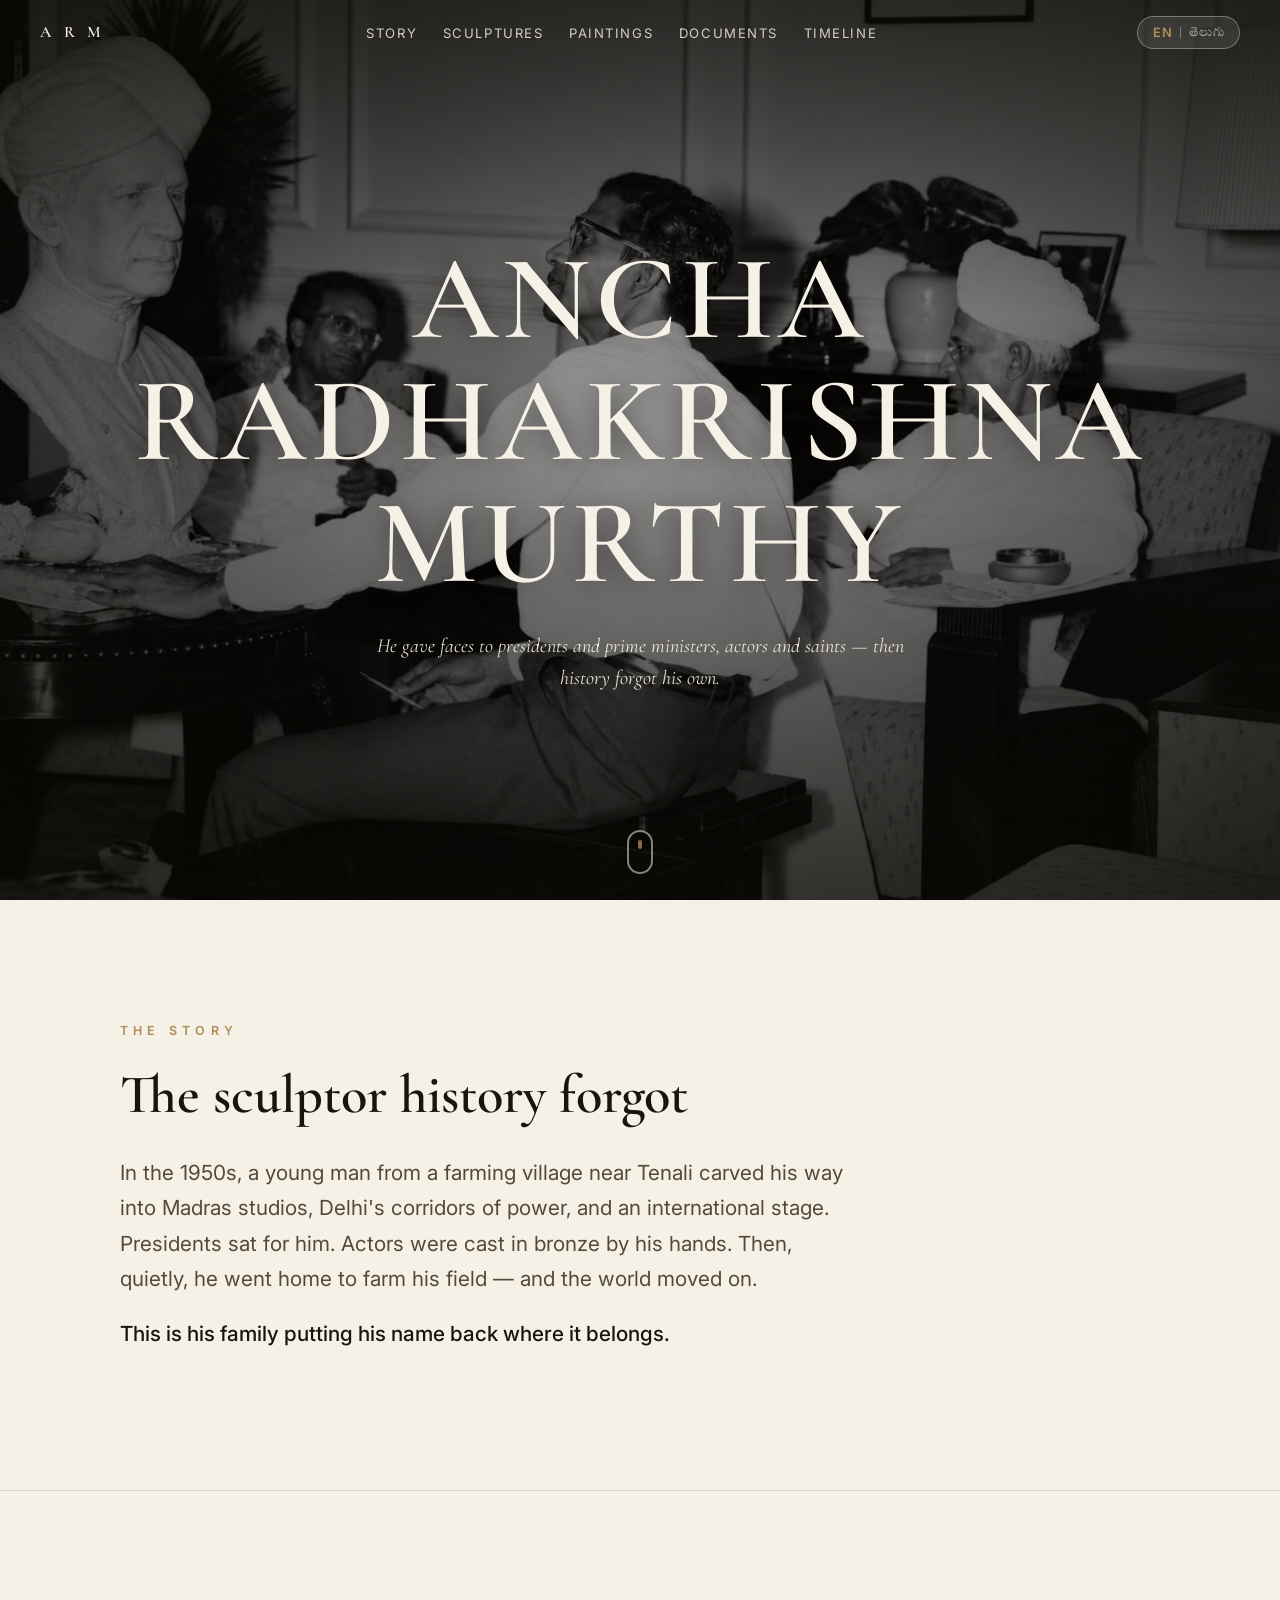
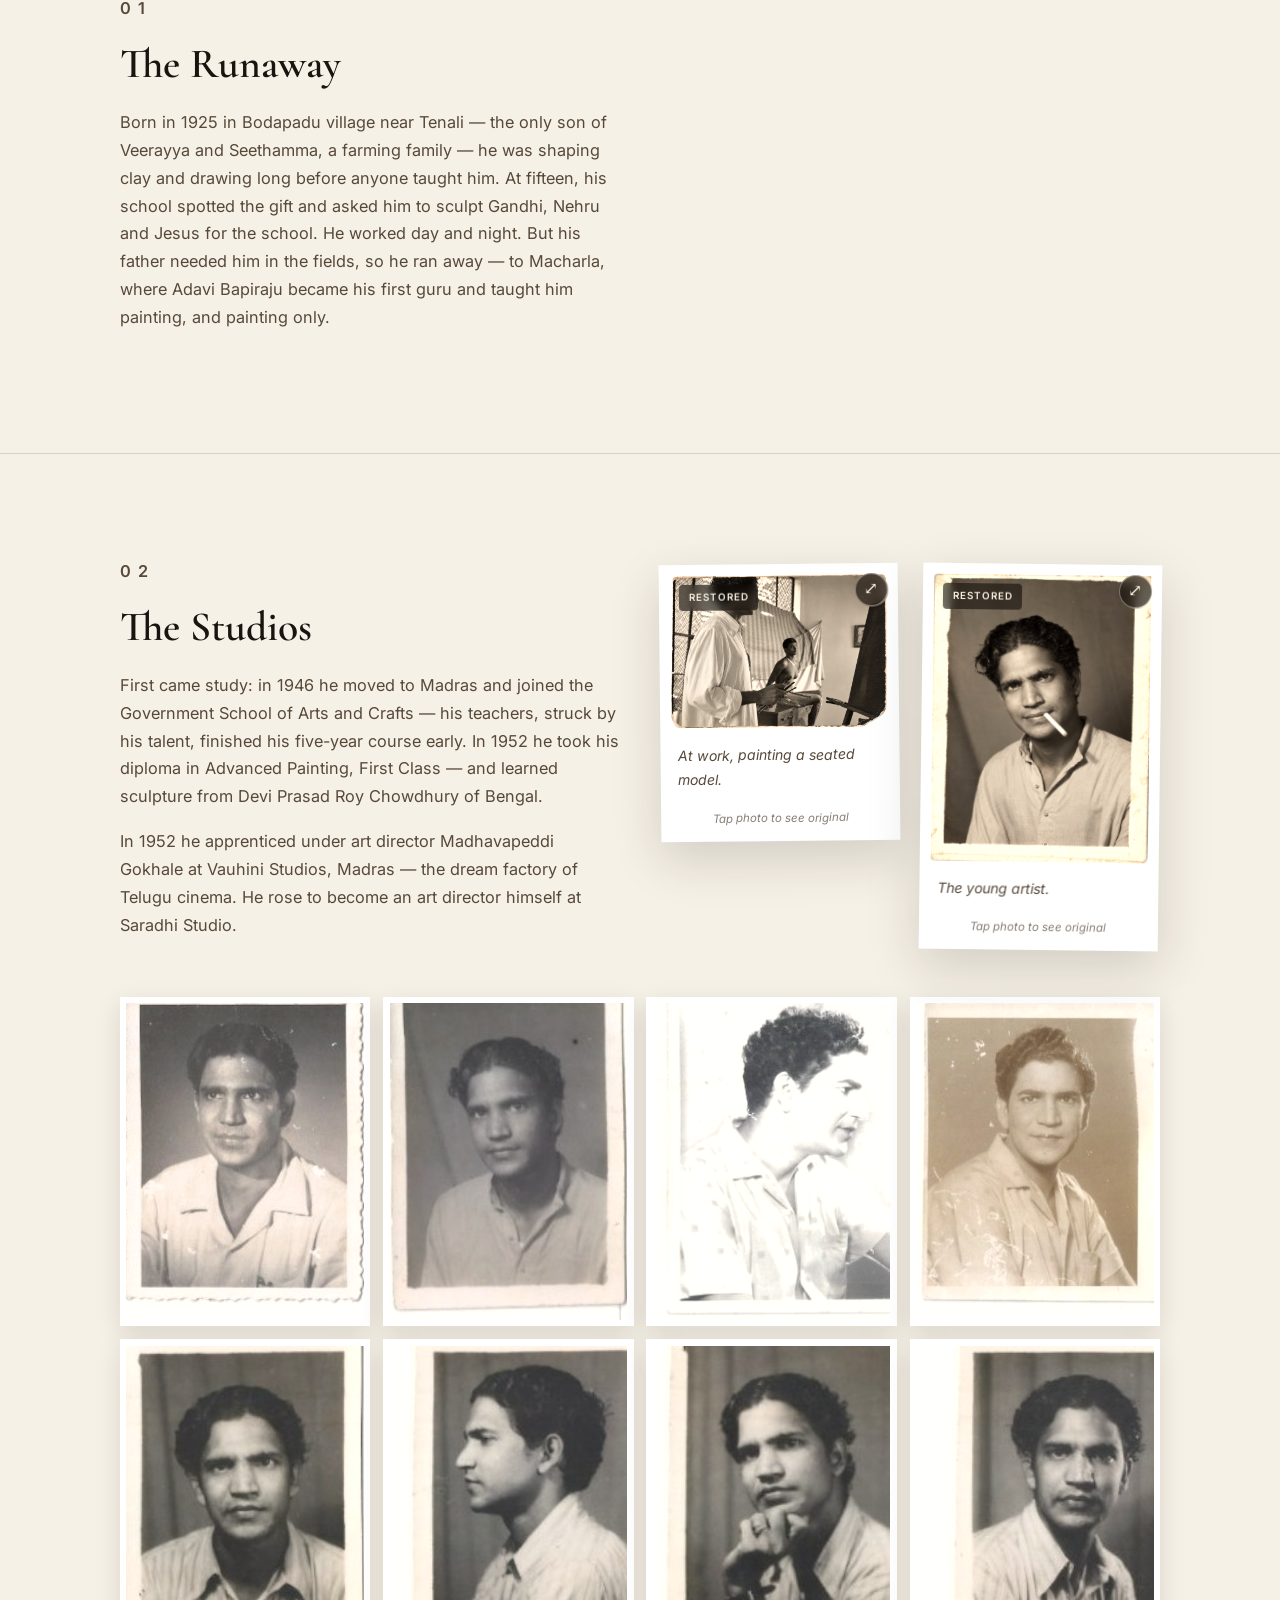
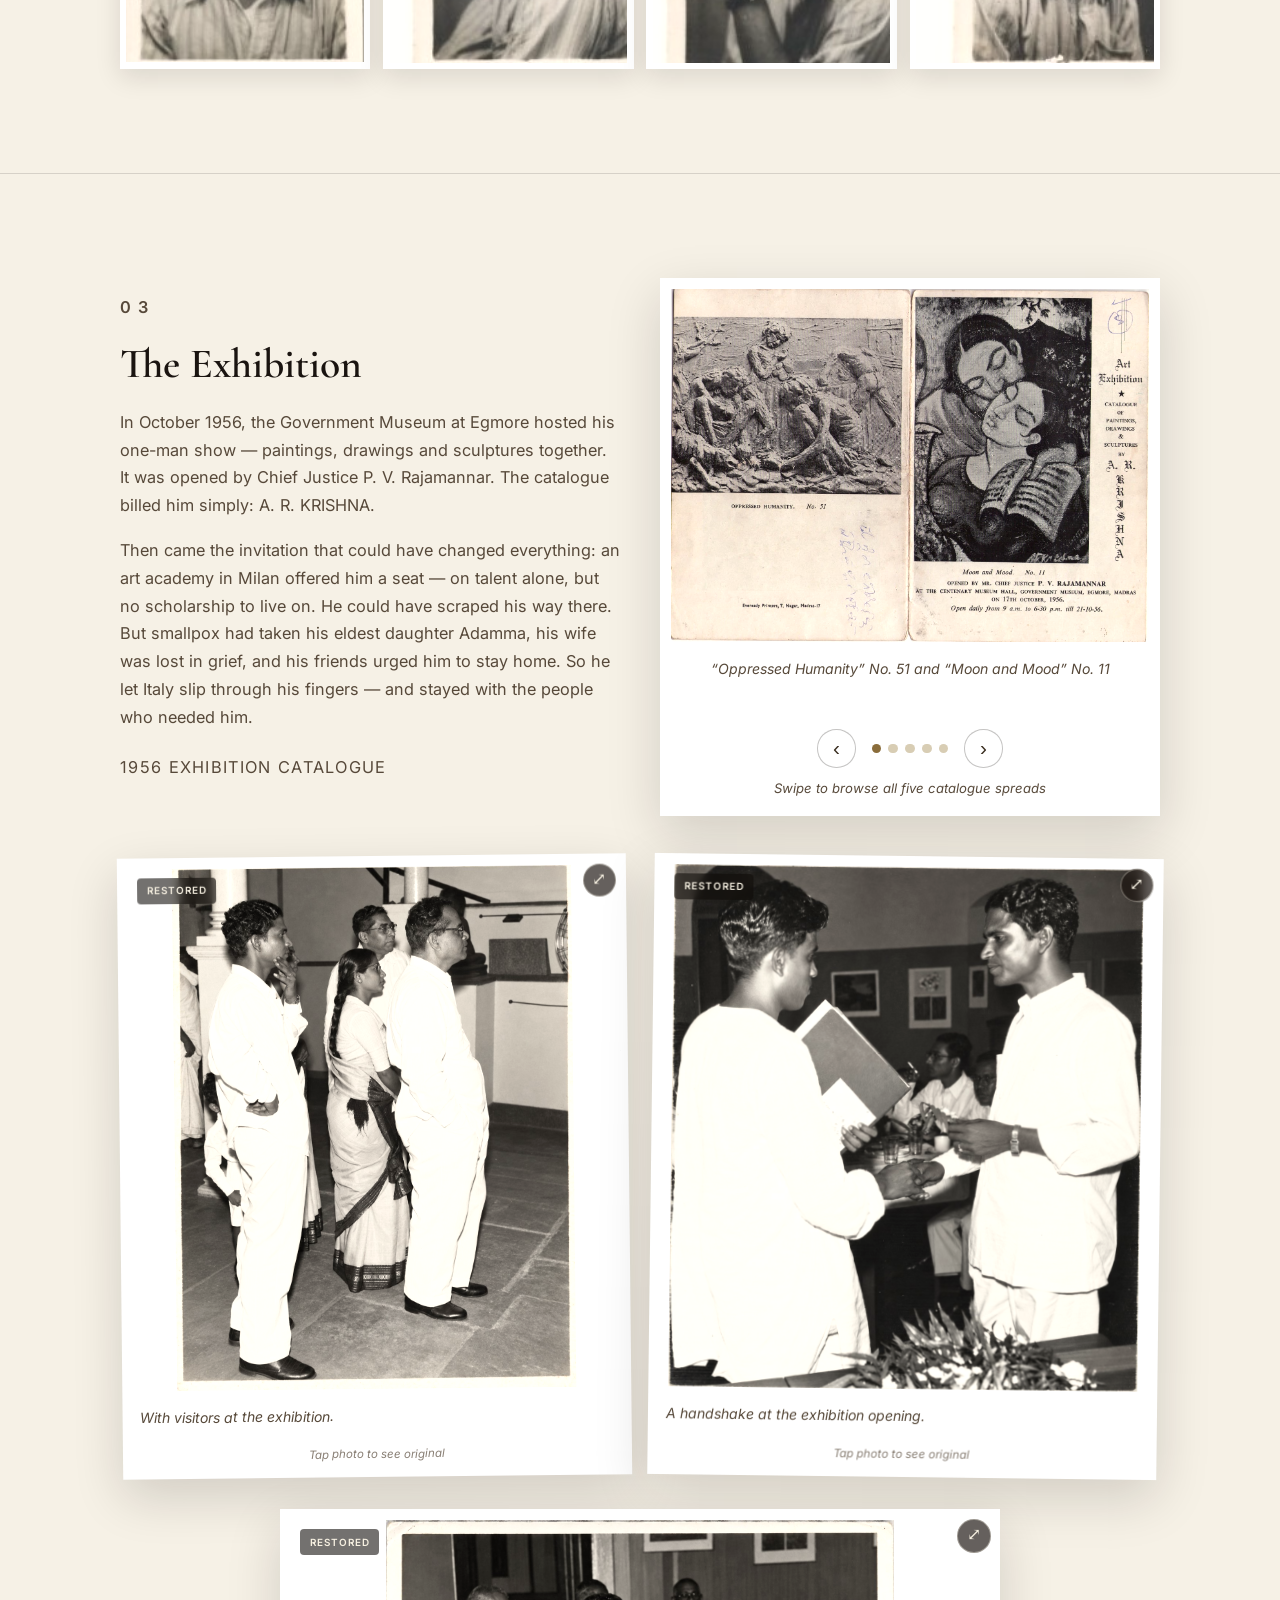
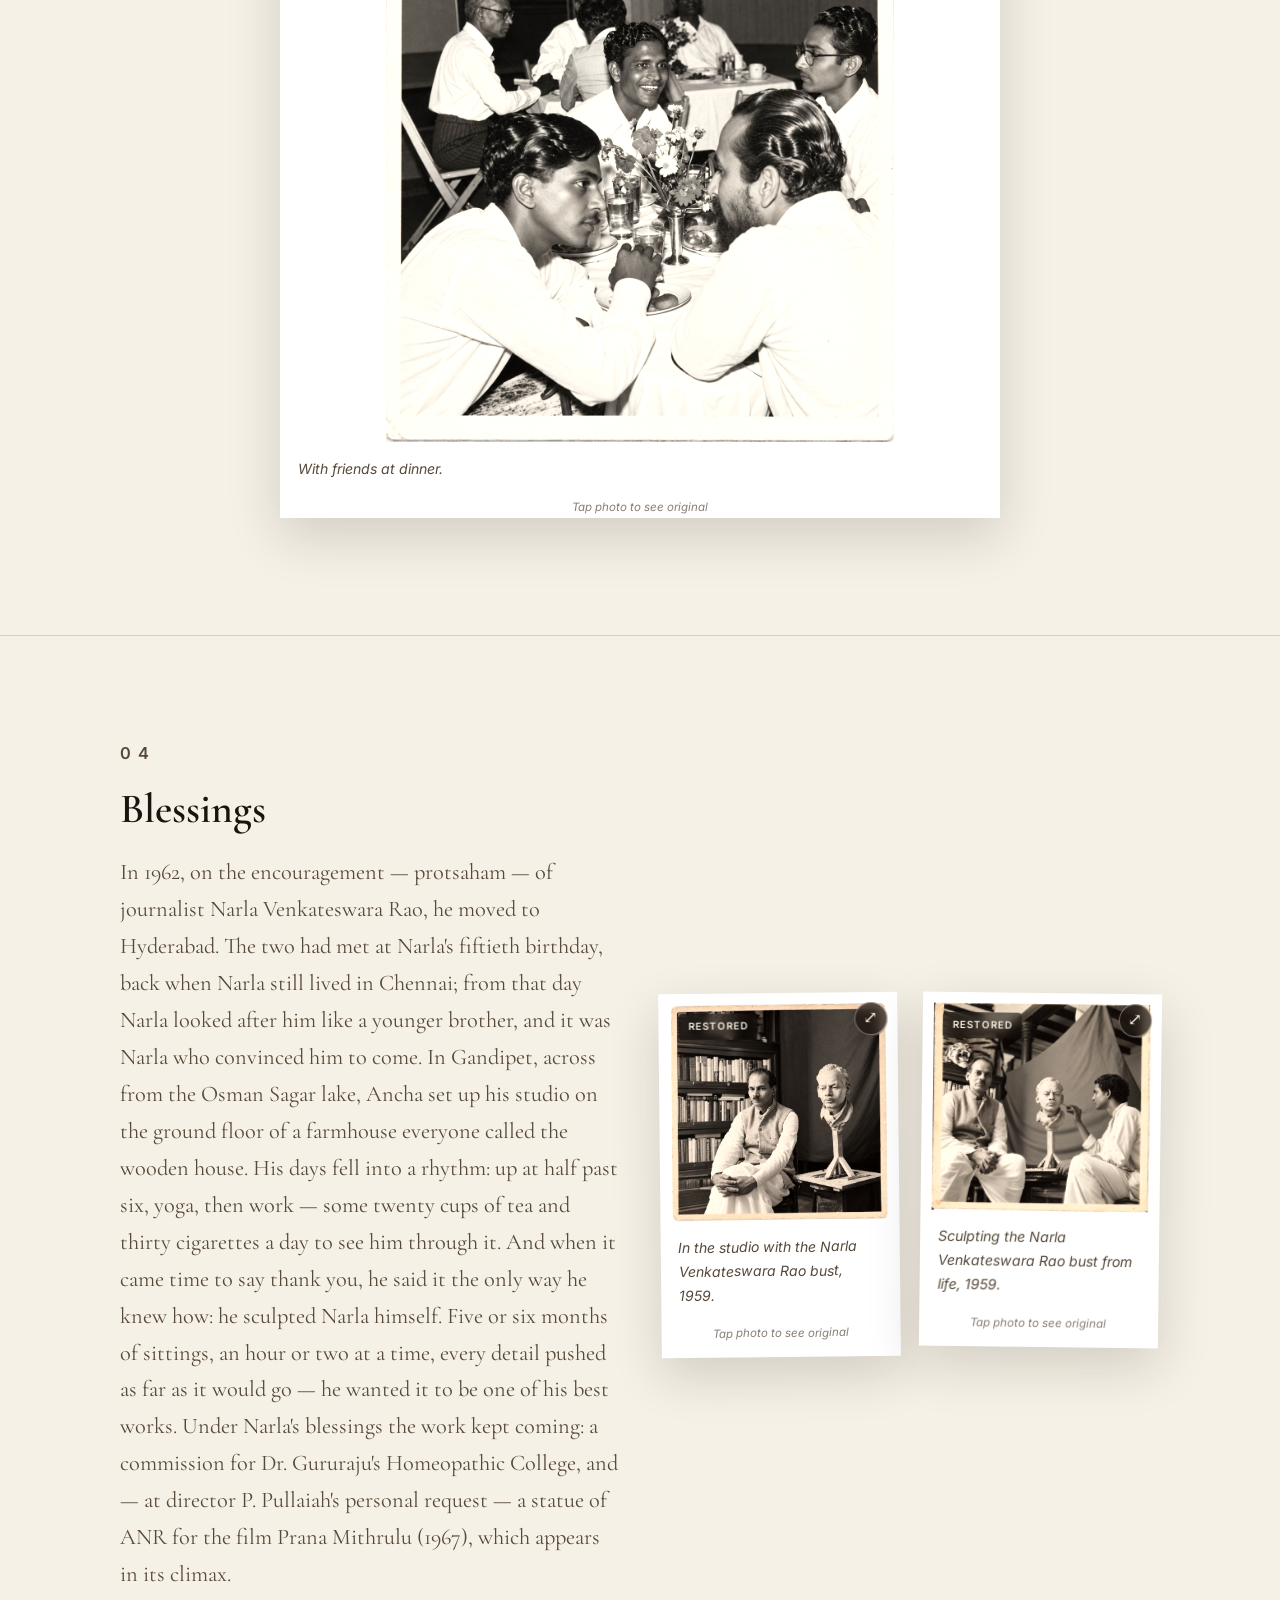
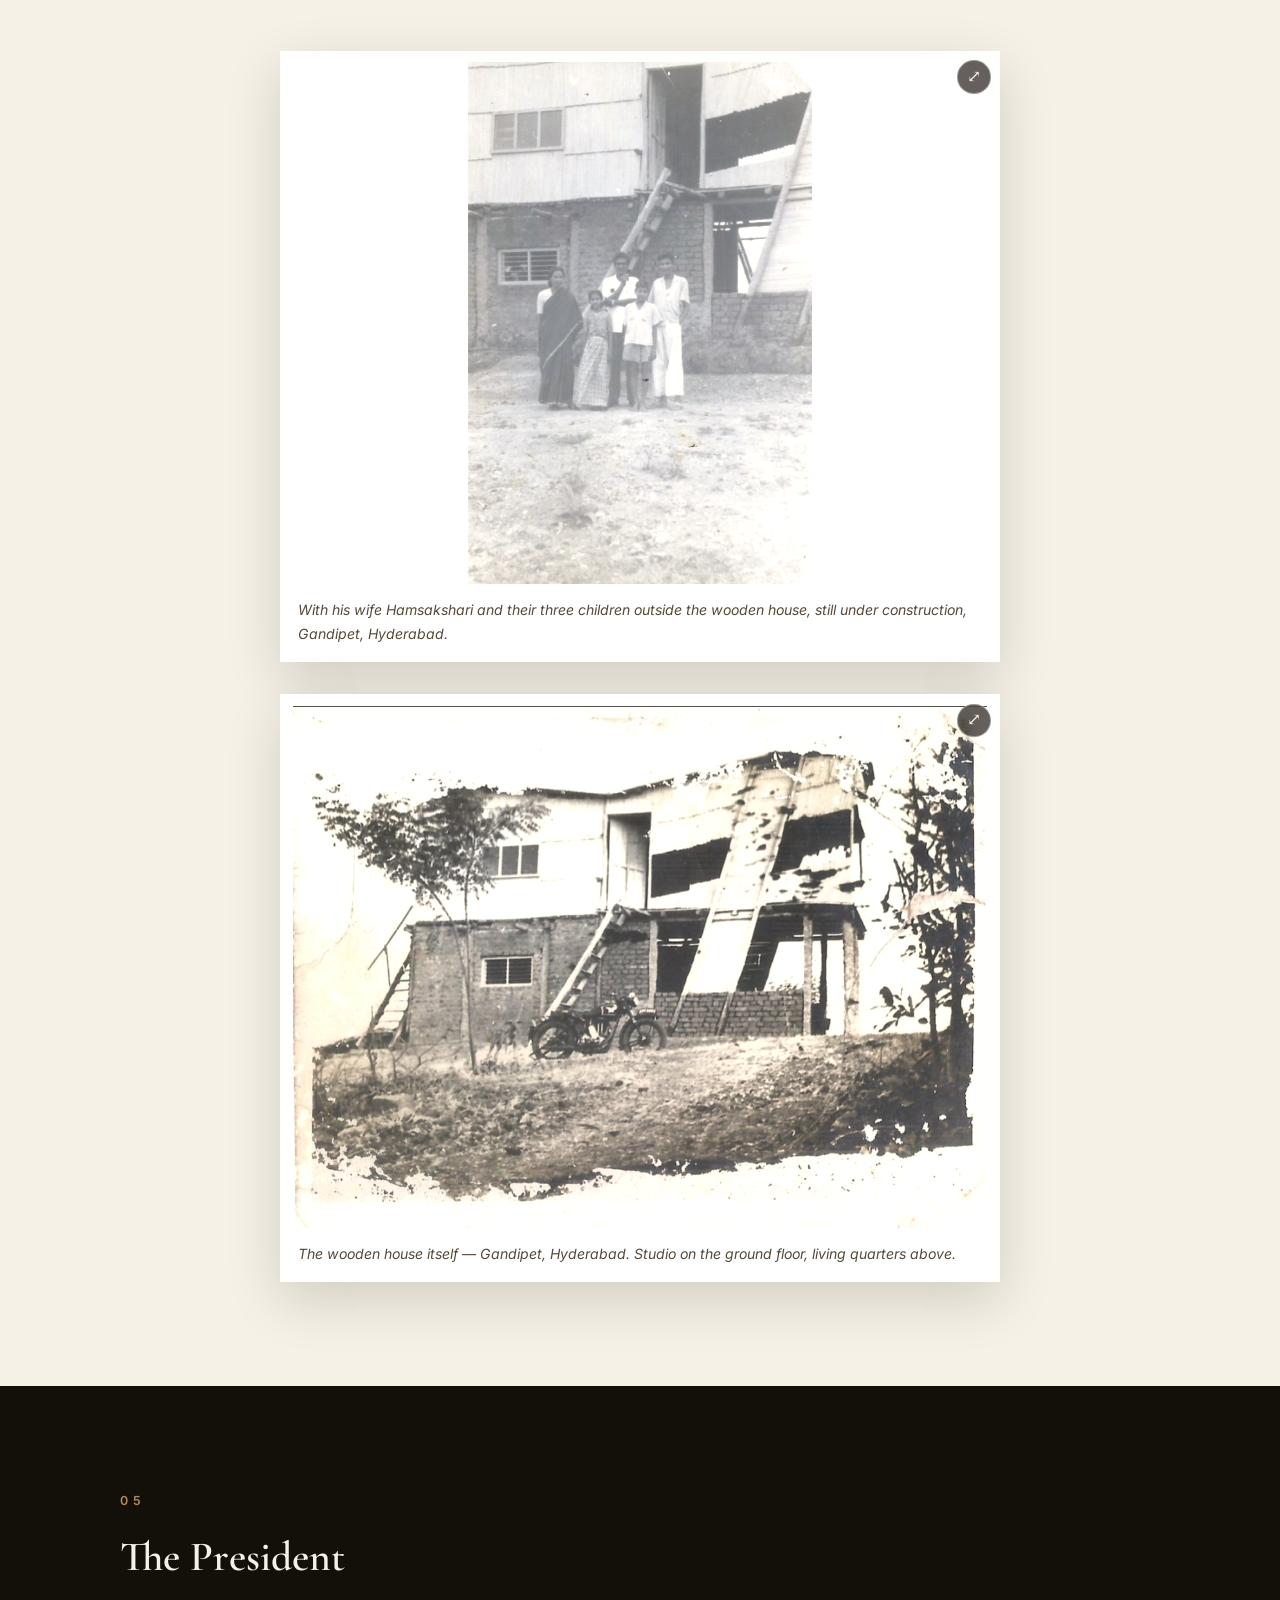
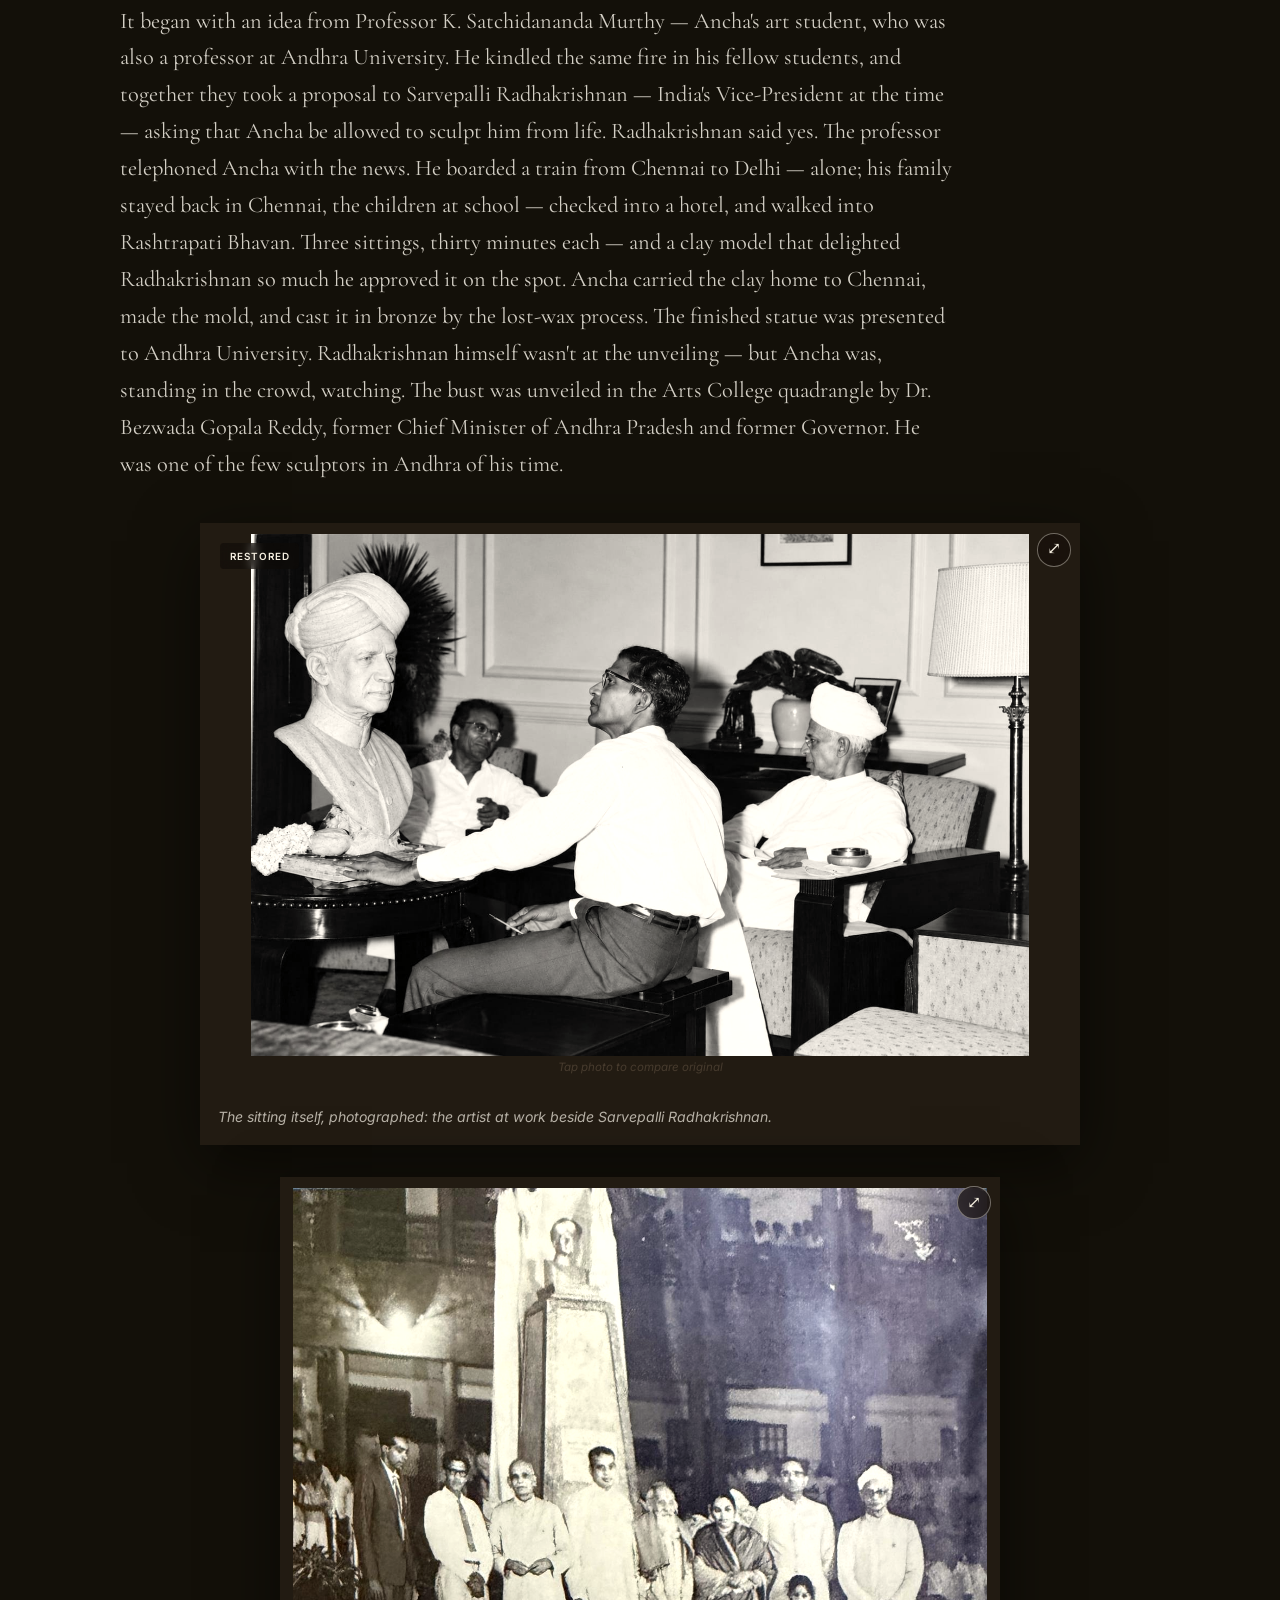
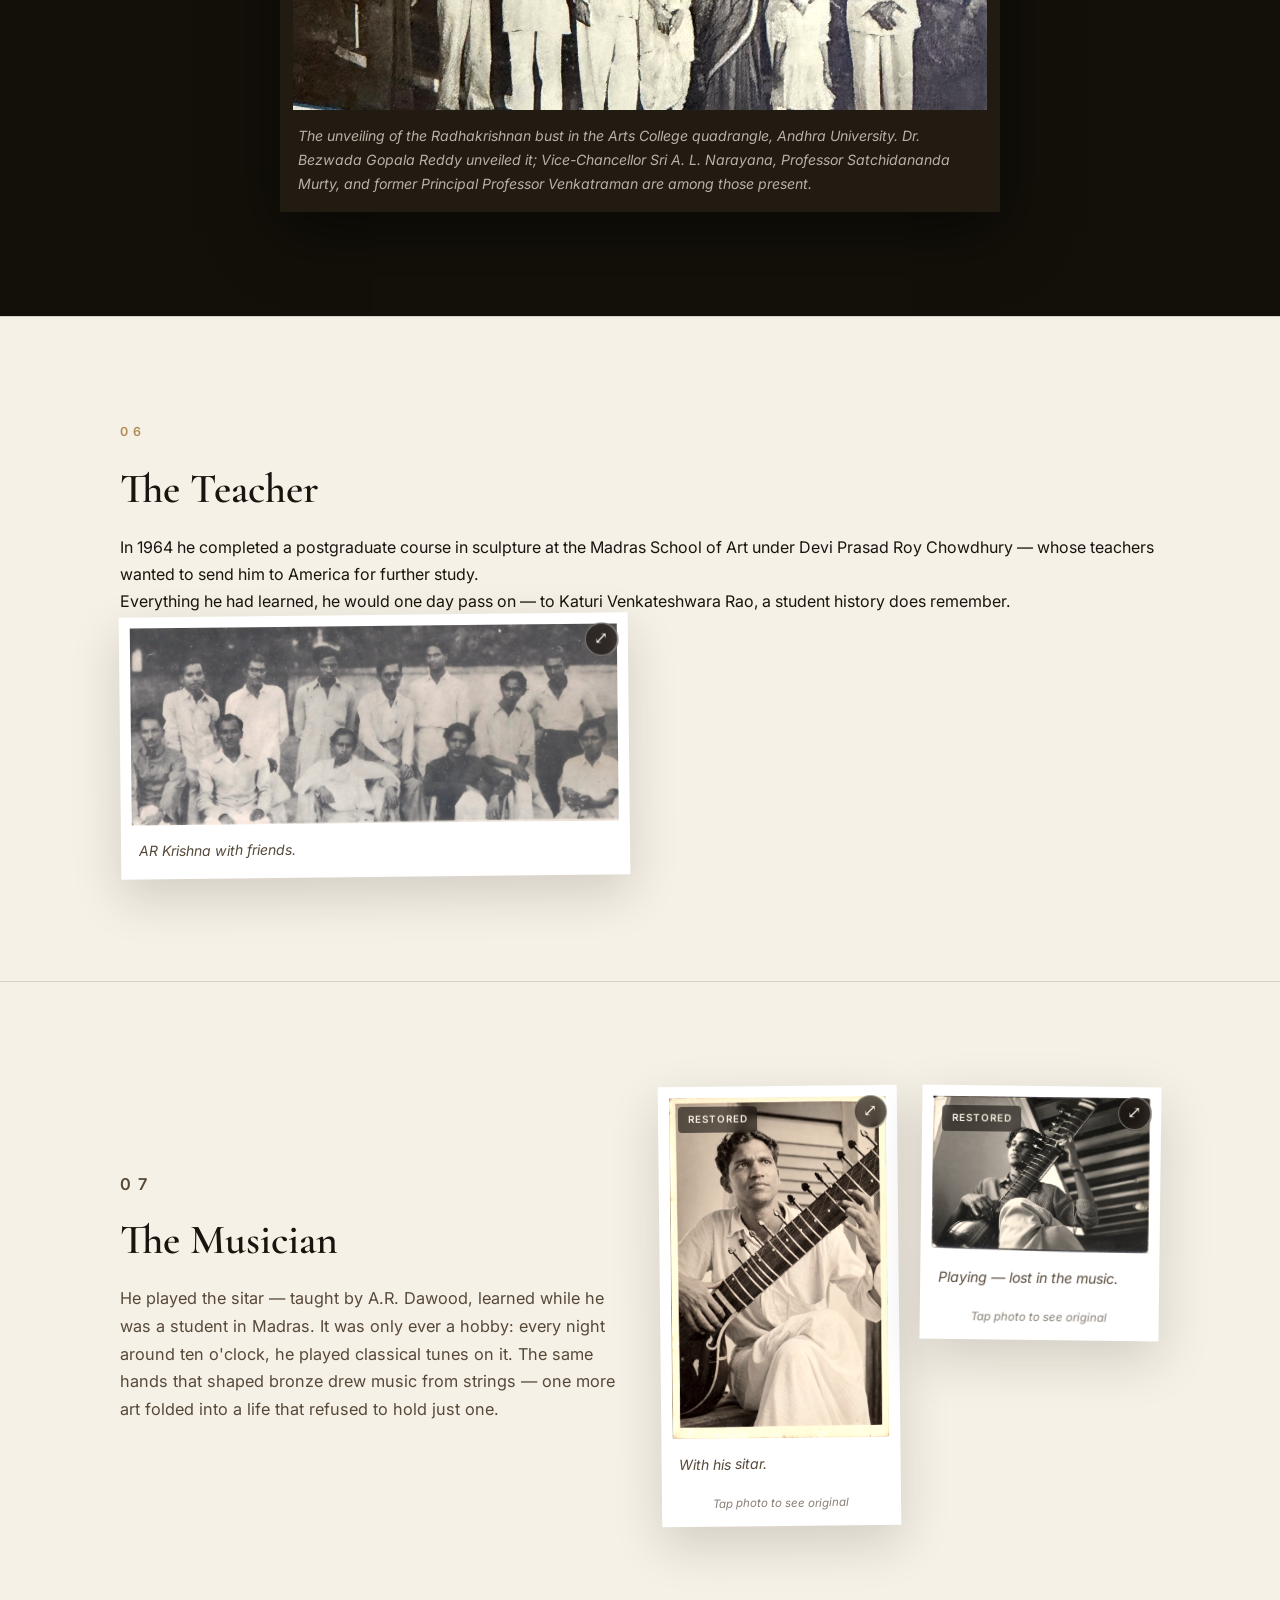
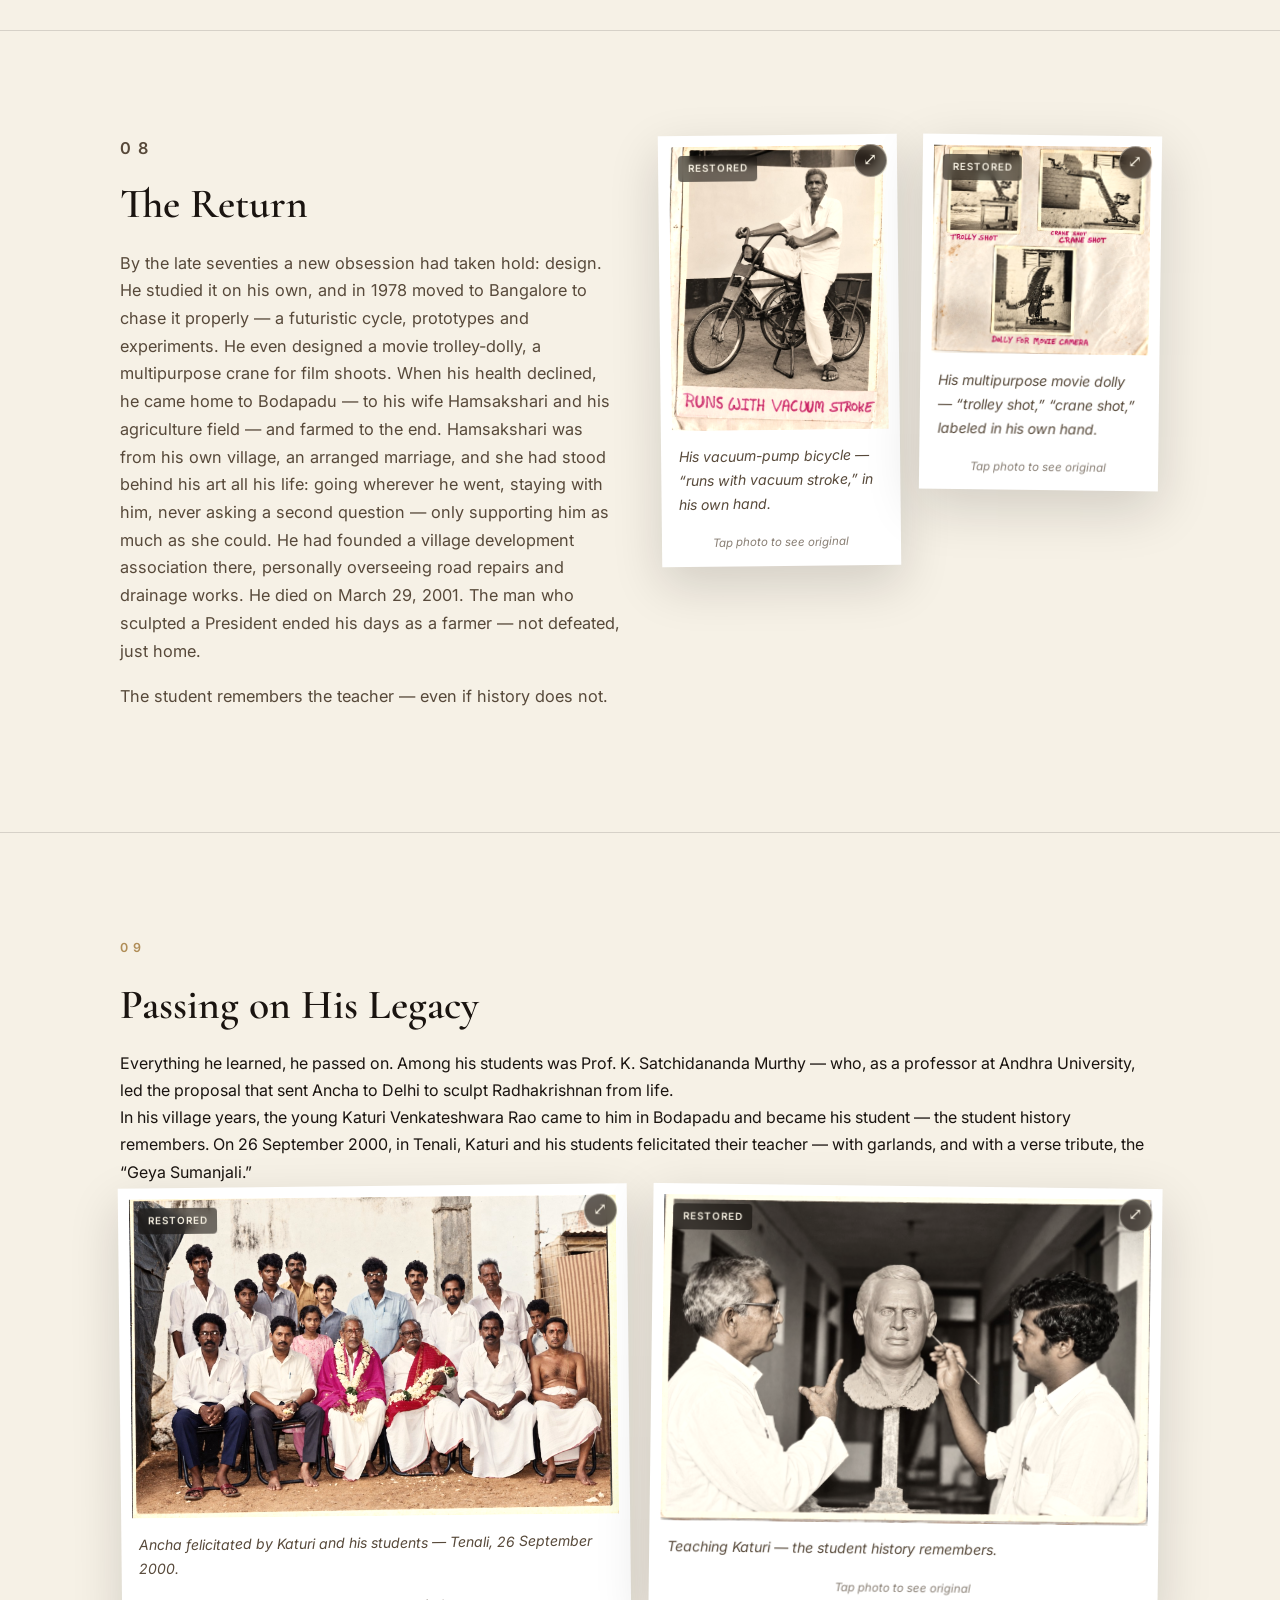
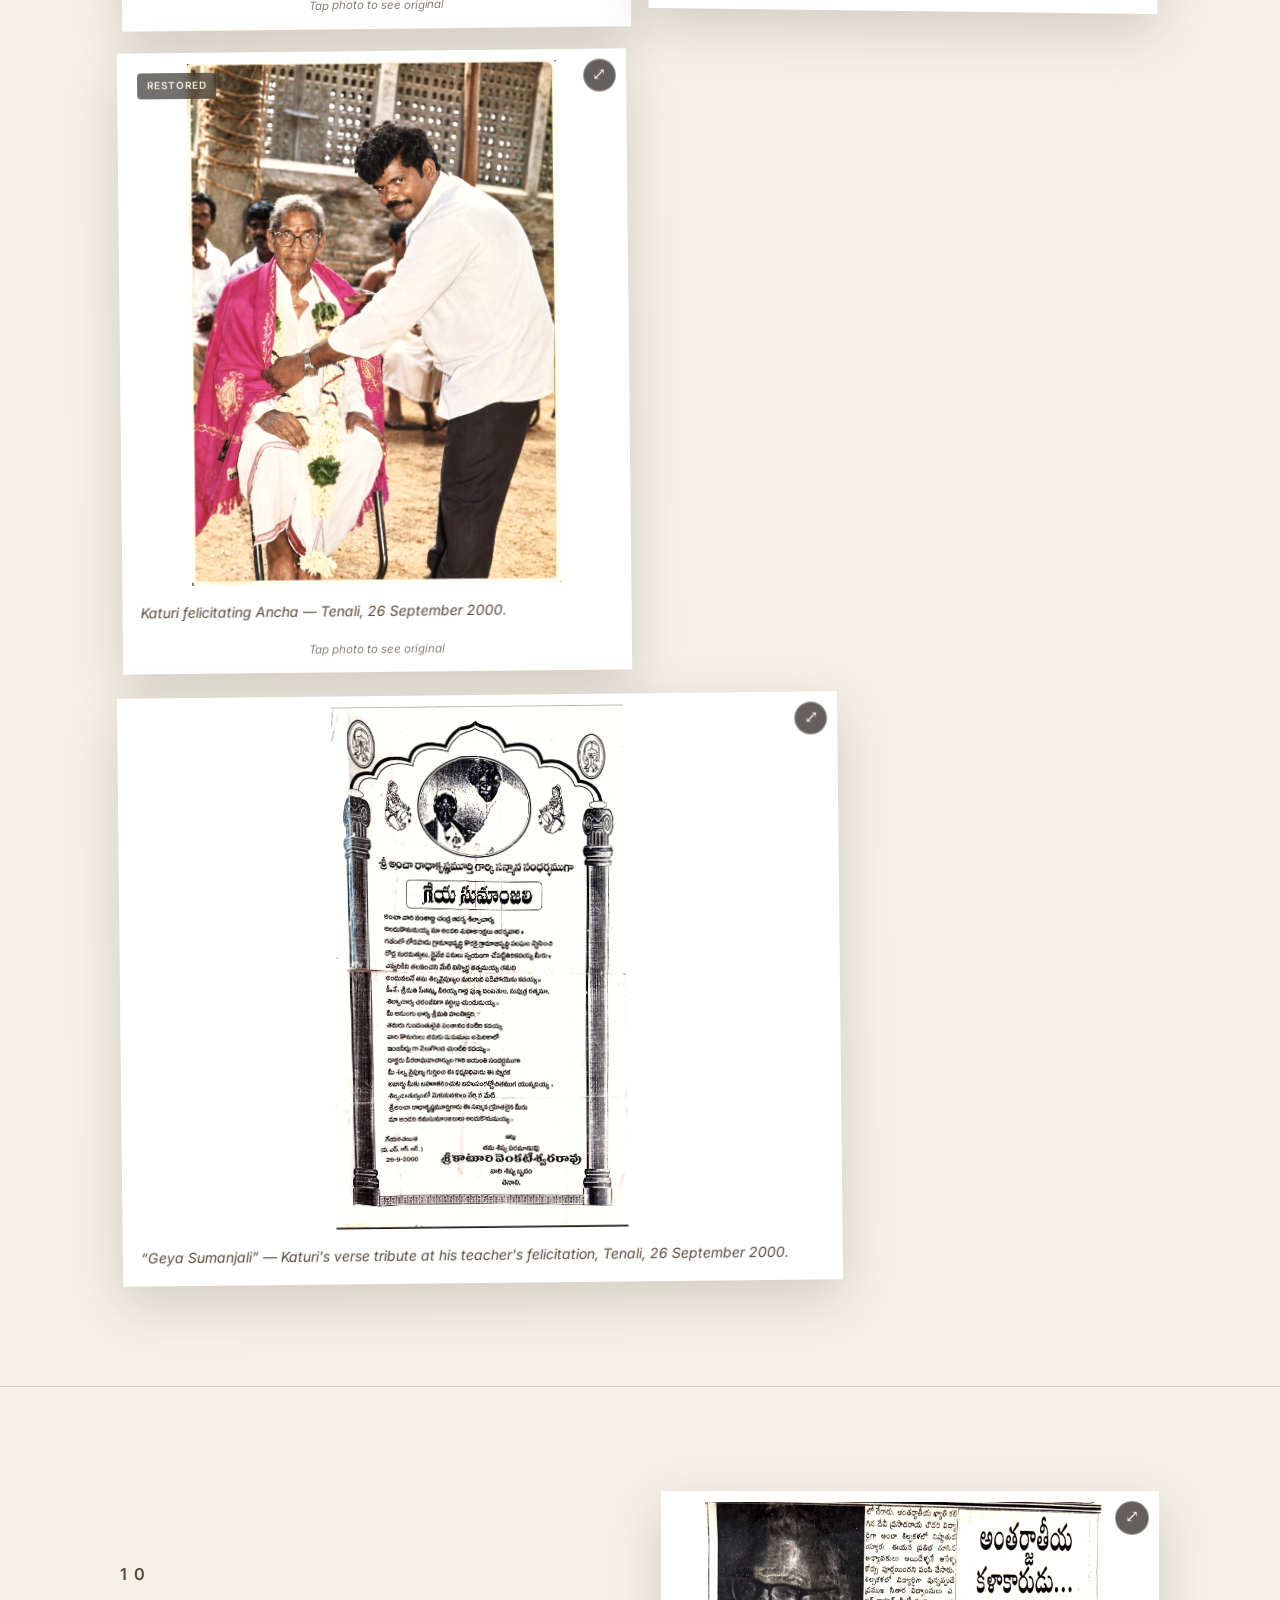
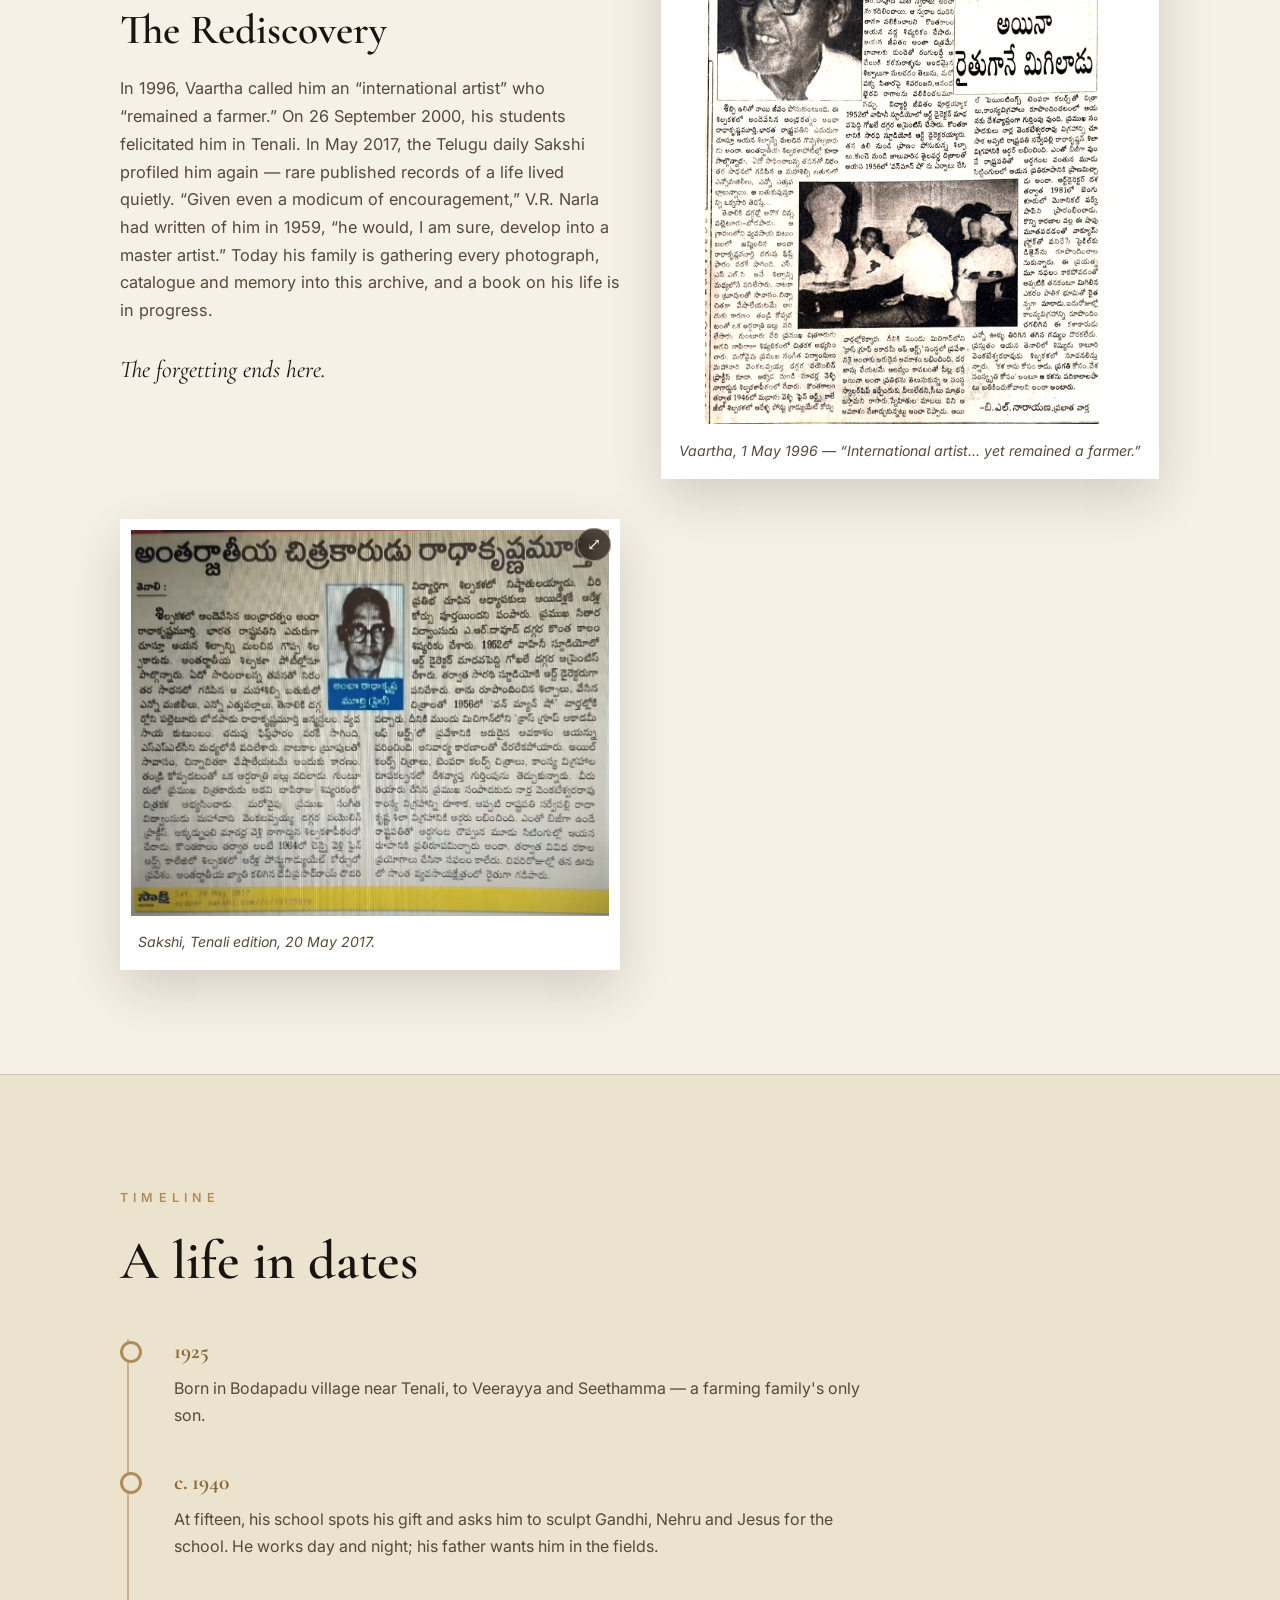
==== commit cf2a762a: "Add Radhakrishnan unveiling photo + Gopala Reddy unveiling detail to President chapter" ====
--- a/index.html
+++ b/index.html
@@ -193,13 +193,14 @@
         <p class="kicker reveal">05</p>
         <h3 class="reveal" data-en="The President" data-te="రాష్ట్రపతి">The President</h3>
         <div class="reveal chapter-lede">
-          <p data-en="It began with an idea from Professor K. Satchidananda Murthy — Ancha's art student, who was also a professor at Andhra University. He kindled the same fire in his fellow students, and together they took a proposal to Sarvepalli Radhakrishnan — India's Vice-President at the time — asking that Ancha be allowed to sculpt him from life. Radhakrishnan said yes. The professor telephoned Ancha with the news. He boarded a train from Chennai to Delhi — alone; his family stayed back in Chennai, the children at school — checked into a hotel, and walked into Rashtrapati Bhavan. Three sittings, thirty minutes each — and a clay model that delighted Radhakrishnan so much he approved it on the spot. Ancha carried the clay home to Chennai, made the mold, and cast it in bronze by the lost-wax process. The finished statue was presented to Andhra University. Radhakrishnan himself wasn't at the unveiling — but Ancha was, standing in the crowd, watching. He was one of the few sculptors in Andhra of his time." data-te="ఆలోచన ప్రొఫెసర్ కె. సచ్చిదానంద మూర్తిది — ఒకప్పుడు అంచా దగ్గర కళ నేర్చుకున్న శిష్యుడు, అప్పటికి ఆంధ్ర యూనివర్సిటీలో ప్రొఫెసర్. తోటి శిష్యుల్లో అదే ఉత్సాహం రగిలించి అందరూ కలిసి అప్పటి ఉపరాష్ట్రపతి సర్వేపల్లి రాధాకృష్ణన్‌కు ప్రతిపాదన తీసుకెళ్లారు: అంచా ఆయన్ను ప్రత్యక్షంగా చూసి శిల్పం చెక్కనివ్వండి. రాధాకృష్ణన్ సరేనన్నారు. ప్రొఫెసర్ ఫోన్ చేసి అంచాకు శుభవార్త చెప్పారు. చెన్నై నుంచి రైలెక్కి ఢిల్లీ వెళ్లాడు — ఒంటరిగా; కుటుంబం చెన్నైలోనే ఉండిపోయింది, పిల్లలు బడిలో — హోటల్‌లో దిగి, రాష్ట్రపతి భవన్‌లో అడుగుపెట్టాడు. మూడు సిట్టింగులు, ఒక్కోటి ముప్పై నిమిషాలు — మట్టి నమూనా చూసి రాధాకృష్ణన్ ఎంతగానో మెచ్చి వెంటనే ఆమోదించారు. మట్టి నమూనాను చెన్నైకి తెచ్చి అచ్చు తయారుచేసి లాస్ట్-వాక్స్ పద్ధతిలో కాంస్య విగ్రహంగా మలిచాడు. పూర్తైన విగ్రహాన్ని ఆంధ్ర యూనివర్సిటీకి అందజేశాడు. ఆవిష్కరణకు రాధాకృష్ణన్ రాలేదు — కానీ అంచా వచ్చాడు, జనంలో నిలబడి చూస్తూ. ఆ రోజుల్లో ఆంధ్రలో అతికొద్ది మంది శిల్పుల్లో అతనొకడు.">It began with an idea from Professor K. Satchidananda Murthy — Ancha's art student, who was also a professor at Andhra University. He kindled the same fire in his fellow students, and together they took a proposal to Sarvepalli Radhakrishnan — India's Vice-President at the time — asking that Ancha be allowed to sculpt him from life. Radhakrishnan said yes. The professor telephoned Ancha with the news. He boarded a train from Chennai to Delhi — alone; his family stayed back in Chennai, the children at school — checked into a hotel, and walked into Rashtrapati Bhavan. Three sittings, thirty minutes each — and a clay model that delighted Radhakrishnan so much he approved it on the spot. Ancha carried the clay home to Chennai, made the mold, and cast it in bronze by the lost-wax process. The finished statue was presented to Andhra University. Radhakrishnan himself wasn't at the unveiling — but Ancha was, standing in the crowd, watching. He was one of the few sculptors in Andhra of his time.</p>
+          <p data-en="It began with an idea from Professor K. Satchidananda Murthy — Ancha's art student, who was also a professor at Andhra University. He kindled the same fire in his fellow students, and together they took a proposal to Sarvepalli Radhakrishnan — India's Vice-President at the time — asking that Ancha be allowed to sculpt him from life. Radhakrishnan said yes. The professor telephoned Ancha with the news. He boarded a train from Chennai to Delhi — alone; his family stayed back in Chennai, the children at school — checked into a hotel, and walked into Rashtrapati Bhavan. Three sittings, thirty minutes each — and a clay model that delighted Radhakrishnan so much he approved it on the spot. Ancha carried the clay home to Chennai, made the mold, and cast it in bronze by the lost-wax process. The finished statue was presented to Andhra University. Radhakrishnan himself wasn't at the unveiling — but Ancha was, standing in the crowd, watching. The bust was unveiled in the Arts College quadrangle by Dr. Bezwada Gopala Reddy, former Chief Minister of Andhra Pradesh and former Governor. He was one of the few sculptors in Andhra of his time." data-te="ఆలోచన ప్రొఫెసర్ కె. సచ్చిదానంద మూర్తిది — ఒకప్పుడు అంచా దగ్గర కళ నేర్చుకున్న శిష్యుడు, అప్పటికి ఆంధ్ర యూనివర్సిటీలో ప్రొఫెసర్. తోటి శిష్యుల్లో అదే ఉత్సాహం రగిలించి అందరూ కలిసి అప్పటి ఉపరాష్ట్రపతి సర్వేపల్లి రాధాకృష్ణన్‌కు ప్రతిపాదన తీసుకెళ్లారు: అంచా ఆయన్ను ప్రత్యక్షంగా చూసి శిల్పం చెక్కనివ్వండి. రాధాకృష్ణన్ సరేనన్నారు. ప్రొఫెసర్ ఫోన్ చేసి అంచాకు శుభవార్త చెప్పారు. చెన్నై నుంచి రైలెక్కి ఢిల్లీ వెళ్లాడు — ఒంటరిగా; కుటుంబం చెన్నైలోనే ఉండిపోయింది, పిల్లలు బడిలో — హోటల్‌లో దిగి, రాష్ట్రపతి భవన్‌లో అడుగుపెట్టాడు. మూడు సిట్టింగులు, ఒక్కోటి ముప్పై నిమిషాలు — మట్టి నమూనా చూసి రాధాకృష్ణన్ ఎంతగానో మెచ్చి వెంటనే ఆమోదించారు. మట్టి నమూనాను చెన్నైకి తెచ్చి అచ్చు తయారుచేసి లాస్ట్-వాక్స్ పద్ధతిలో కాంస్య విగ్రహంగా మలిచాడు. పూర్తైన విగ్రహాన్ని ఆంధ్ర యూనివర్సిటీకి అందజేశాడు. ఆవిష్కరణకు రాధాకృష్ణన్ రాలేదు — కానీ అంచా వచ్చాడు, జనంలో నిలబడి చూస్తూ. ఆ విగ్రహాన్ని ఆంధ్ర యూనివర్సిటీ ఆర్ట్స్ కాలేజీ ప్రాంగణంలో మాజీ ముఖ్యమంత్రి, మాజీ గవర్నర్ డా. బెజవాడ గోపాల రెడ్డి ఆవిష్కరించారు. ఆ రోజుల్లో ఆంధ్రలో అతికొద్ది మంది శిల్పుల్లో అతనొకడు.">It began with an idea from Professor K. Satchidananda Murthy — Ancha's art student, who was also a professor at Andhra University. He kindled the same fire in his fellow students, and together they took a proposal to Sarvepalli Radhakrishnan — India's Vice-President at the time — asking that Ancha be allowed to sculpt him from life. Radhakrishnan said yes. The professor telephoned Ancha with the news. He boarded a train from Chennai to Delhi — alone; his family stayed back in Chennai, the children at school — checked into a hotel, and walked into Rashtrapati Bhavan. Three sittings, thirty minutes each — and a clay model that delighted Radhakrishnan so much he approved it on the spot. Ancha carried the clay home to Chennai, made the mold, and cast it in bronze by the lost-wax process. The finished statue was presented to Andhra University. Radhakrishnan himself wasn't at the unveiling — but Ancha was, standing in the crowd, watching. The bust was unveiled in the Arts College quadrangle by Dr. Bezwada Gopala Reddy, former Chief Minister of Andhra Pradesh and former Governor. He was one of the few sculptors in Andhra of his time.</p>
         </div>
         <figure class="chapter-figure figure-wide reveal photo-compare">
           <div class="compare-frame"><img class="compare-hd" src="assets/images/portraits/ancha-sculpting-radhakrishnan-1962-hd.jpg" alt="Ancha Radhakrishna Murthy sculpting Sarvepalli Radhakrishnan from life" loading="lazy"><img class="compare-orig" src="assets/images/portraits/ancha-sculpting-radhakrishnan-1962-original.jpg" alt="Original scan of Ancha sculpting Radhakrishnan" aria-hidden="true" loading="lazy"><span class="restore-tag">Restored</span></div>
           <p class="tap-hint">Tap photo to compare original</p>
           <figcaption data-en="The sitting itself, photographed: the artist at work beside Sarvepalli Radhakrishnan." data-te="సిట్టింగ్ ఫోటో: రాధాకృష్ణన్ పక్కన పనిచేస్తున్న కళాకారుడు.">The sitting itself, photographed: the artist at work beside Sarvepalli Radhakrishnan.</figcaption>
         </figure>
+        <figure class="chapter-figure reveal" style="margin-top:2rem"><img src="assets/images/radhakrishnan-bust-unveiling-arts-college.jpg" alt="The unveiling of the Radhakrishnan bust in the Arts College quadrangle, Andhra University" loading="lazy"><figcaption data-en="The unveiling of the Radhakrishnan bust in the Arts College quadrangle, Andhra University. Dr. Bezwada Gopala Reddy unveiled it; Vice-Chancellor Sri A. L. Narayana, Professor Satchidananda Murty, and former Principal Professor Venkatraman are among those present." data-te="ఆంధ్ర యూనివర్సిటీ ఆర్ట్స్ కాలేజీ ప్రాంగణంలో రాధాకృష్ణన్ విగ్రహ ఆవిష్కరణ. డా. బెజవాడ గోపాల రెడ్డి ఆవిష్కరించారు; వైస్ ఛాన్సలర్ శ్రీ ఎ. ఎల్. నారాయణ, ప్రొఫెసర్ సచ్చిదానంద మూర్తి, మాజీ ప్రిన్సిపాల్ ప్రొఫెసర్ వెంకట్రామన్ తదితరులు హాజరయ్యారు.">The unveiling of the Radhakrishnan bust in the Arts College quadrangle, Andhra University. Dr. Bezwada Gopala Reddy unveiled it; Vice-Chancellor Sri A. L. Narayana, Professor Satchidananda Murty, and former Principal Professor Venkatraman are among those present.</figcaption></figure>
       </div>
     </section>
 
@@ -411,6 +412,7 @@
         <figure class="g-item reveal photo-compare"><div class="compare-frame"><img class="compare-hd" src="assets/images/portraits/ancha-with-narla-bust-in-studio-1959-hd.jpg" alt="The artist in his studio beside the clay bust of Narla Venkateswara Rao" loading="lazy"><img class="compare-orig" src="assets/images/portraits/ancha-with-narla-bust-in-studio-1959-original.jpg" alt="" aria-hidden="true" loading="lazy"><span class="restore-tag">Restored</span></div><figcaption data-en="Narla Venkateswara Rao — clay bust, 1959. A token of appreciation." data-te="నార్ల వెంకటేశ్వరరావు — మట్టి విగ్రహం, 1959. కృతజ్ఞతకు గుర్తుగా.">Narla Venkateswara Rao — clay bust, 1959. A token of appreciation.</figcaption><p class="tap-hint">Tap photo to see original</p></figure>
         <figure class="g-item reveal"><img src="assets/images/sculptures/oppressed-humanity-relief.jpg" alt="Oppressed Humanity relief sculpture" loading="lazy"><figcaption data-en="“Oppressed Humanity”, relief — exhibited 1956" data-te="“అణచివేతకు గురైన మానవత్వం”, రిలీఫ్ — 1956 ప్రదర్శన">“Oppressed Humanity”, relief — exhibited 1956</figcaption></figure>
         <figure class="g-item reveal"><img src="assets/images/sculptures/vr-narla-bust-sculpture-no49.jpg" alt="V. R. Narla bust, catalogue No. 49" loading="lazy"><figcaption>“Sree V. R. Narla”, bust — catalogue No. 49, exhibited 1956</figcaption></figure>
+      <figure class="g-item reveal"><img src="assets/images/sculptures/narla-bust-at-family-home-today.jpg" alt="The Narla bust today, at the Narla family home" data-en="The Narla bust today, at the Narla family home" data-te="నేడు నార్లా కుటుంబ గృహంలో నార్లా విగ్రహం"><figcaption><span class="g-cap" data-en="The Narla bust today, at the Narla family home" data-te="నేడు నార్లా కుటుంబ గృహంలో నార్లా విగ్రహం">The Narla bust today, at the Narla family home</span><button class="g-expand-btn" type="button">⤢ View larger</button></figcaption></figure>
         <figure class="g-item reveal"><img src="assets/images/sculptures/lal-bahadur-shastri-bust-bronze.jpg" alt="Bronze bust of Lal Bahadur Shastri" loading="lazy"><figcaption data-en="Lal Bahadur Shastri — bronze bust" data-te="లాల్ బహదూర్ శాస్త్రి — కాంస్య విగ్రహం">Lal Bahadur Shastri — bronze bust</figcaption></figure>
       </div>
     </div>
